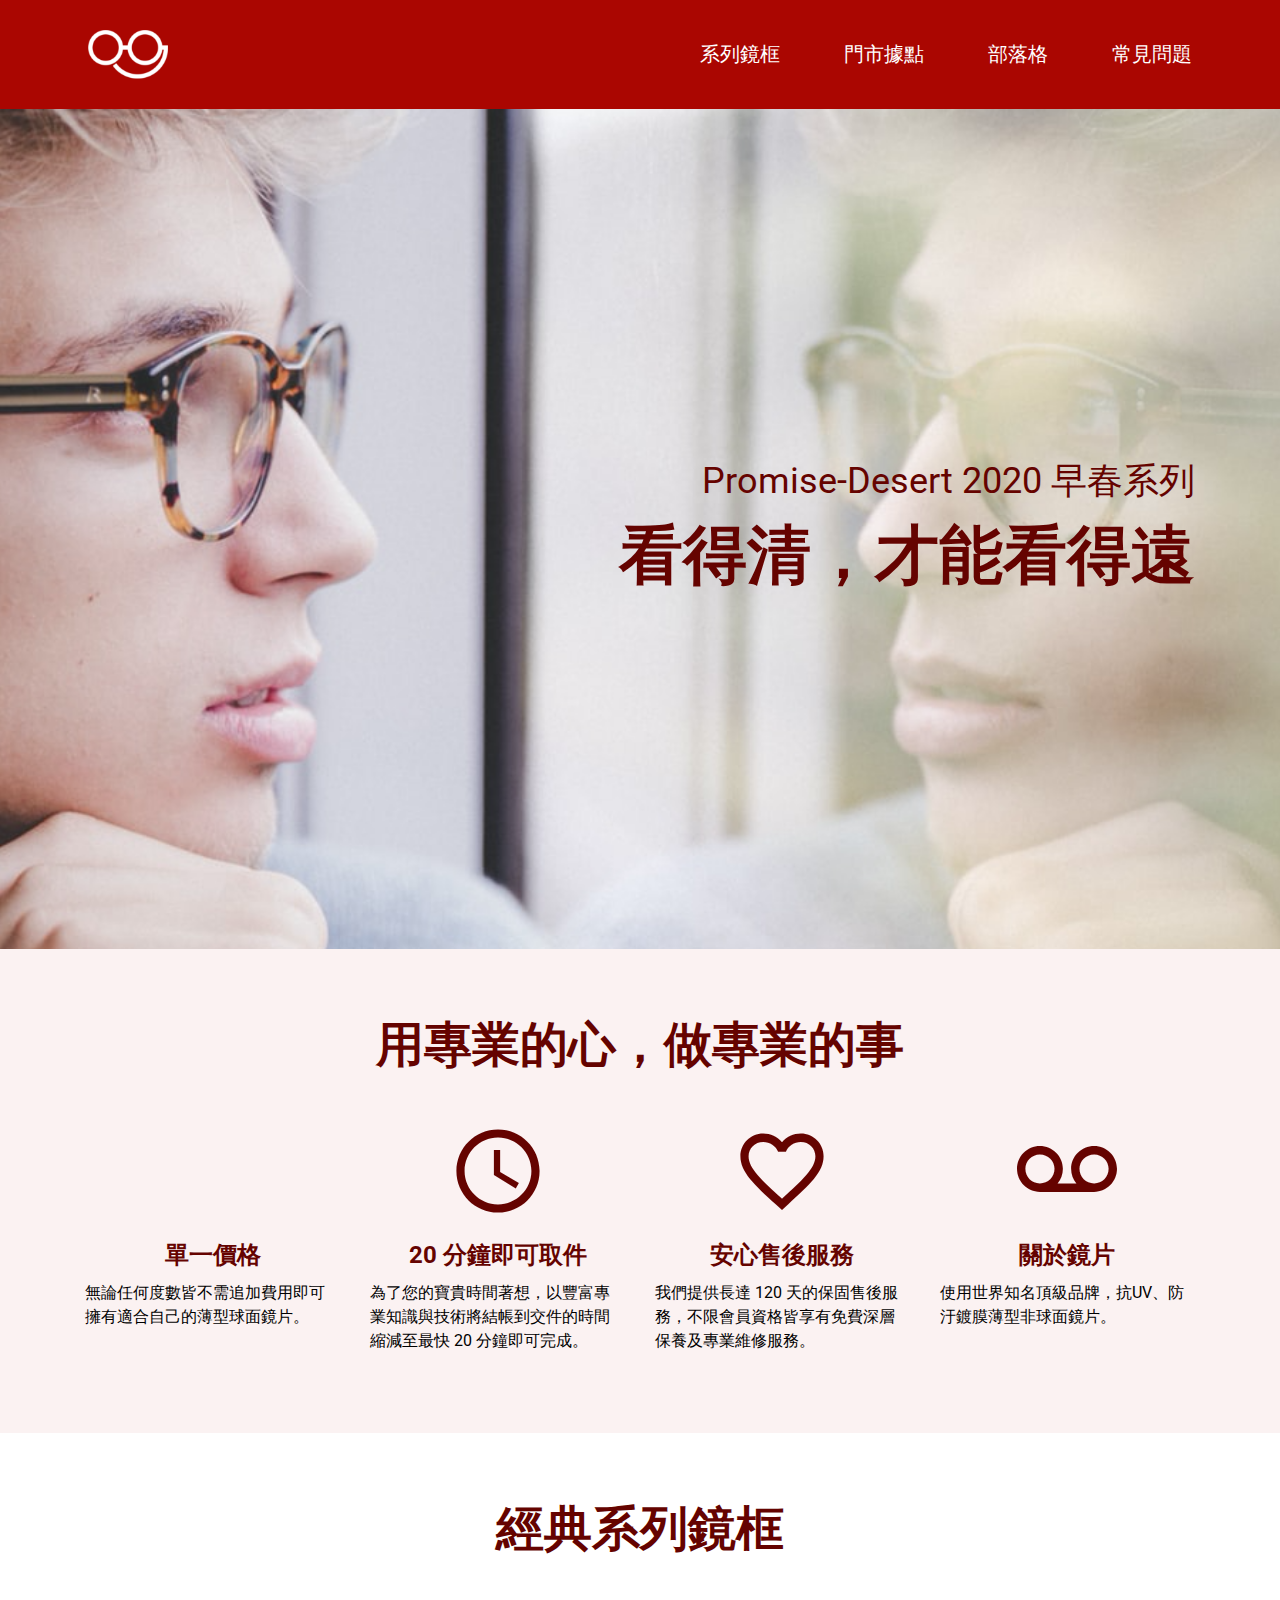
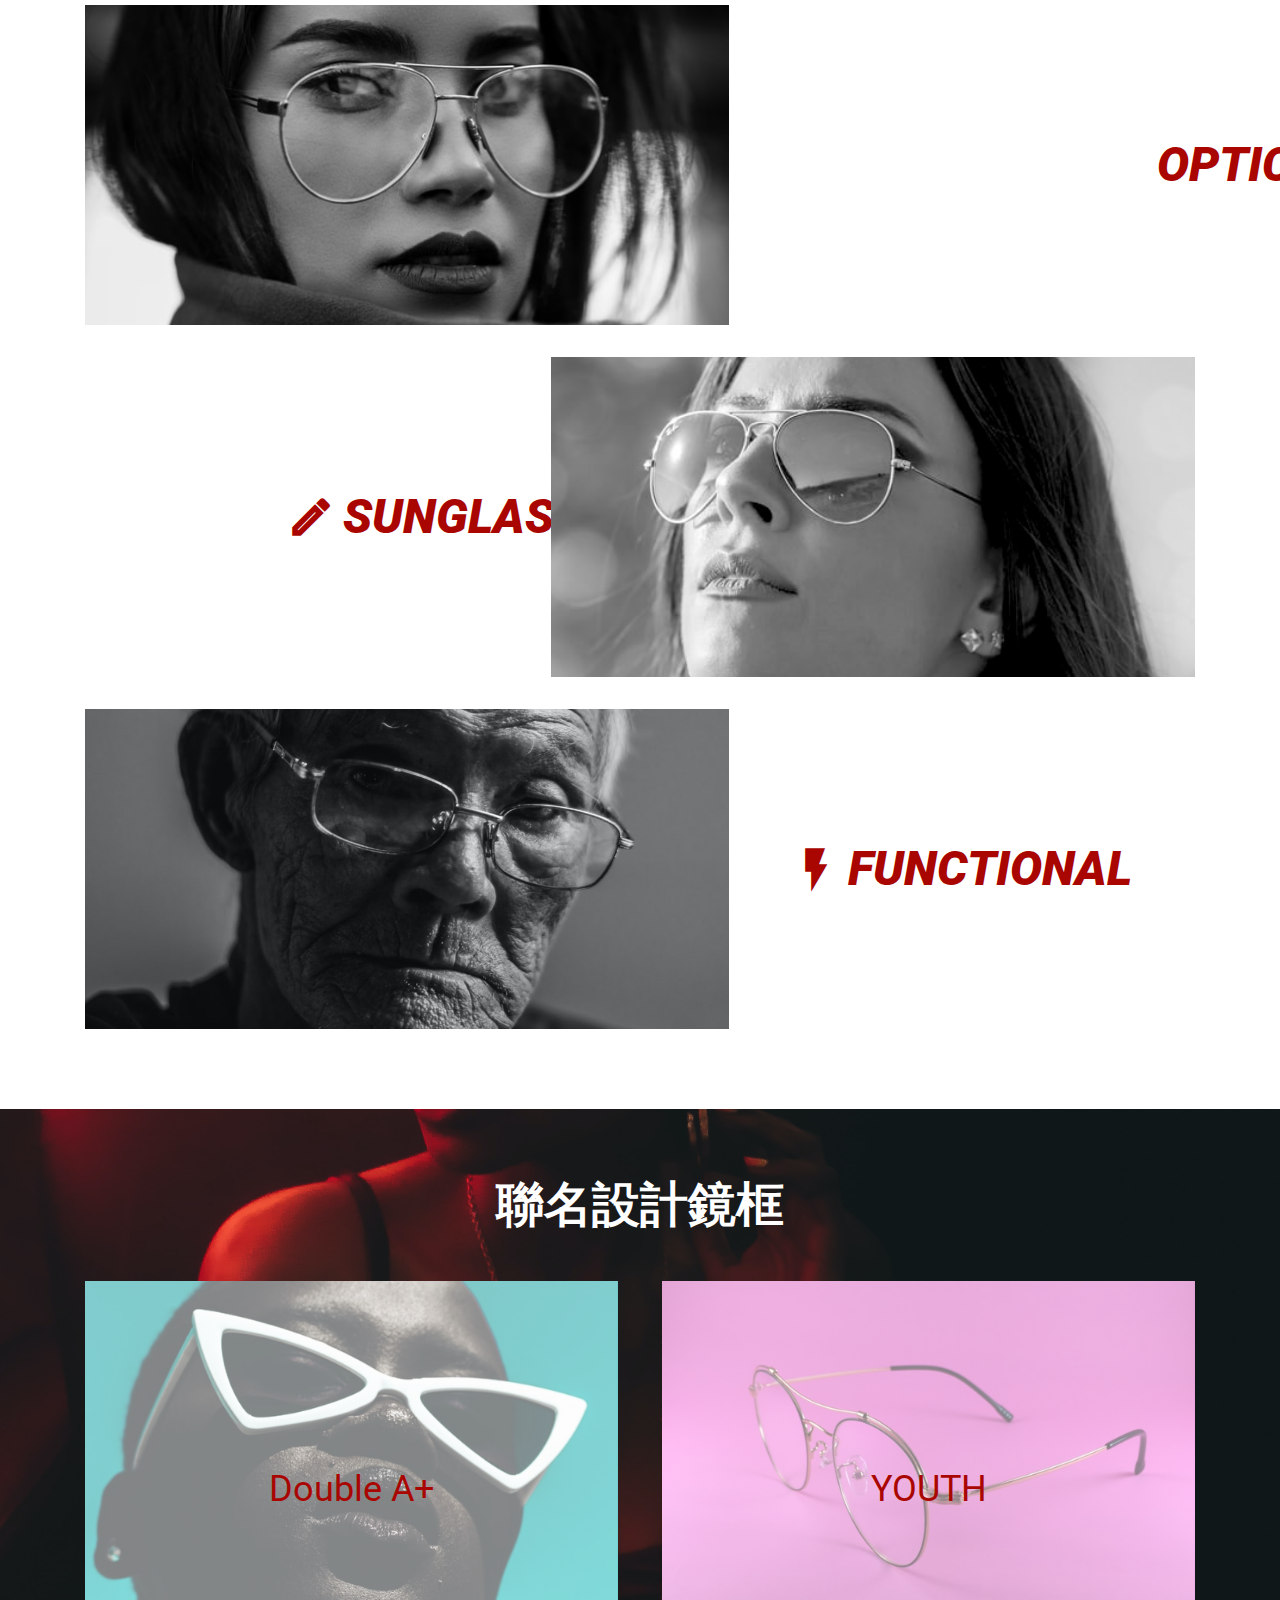
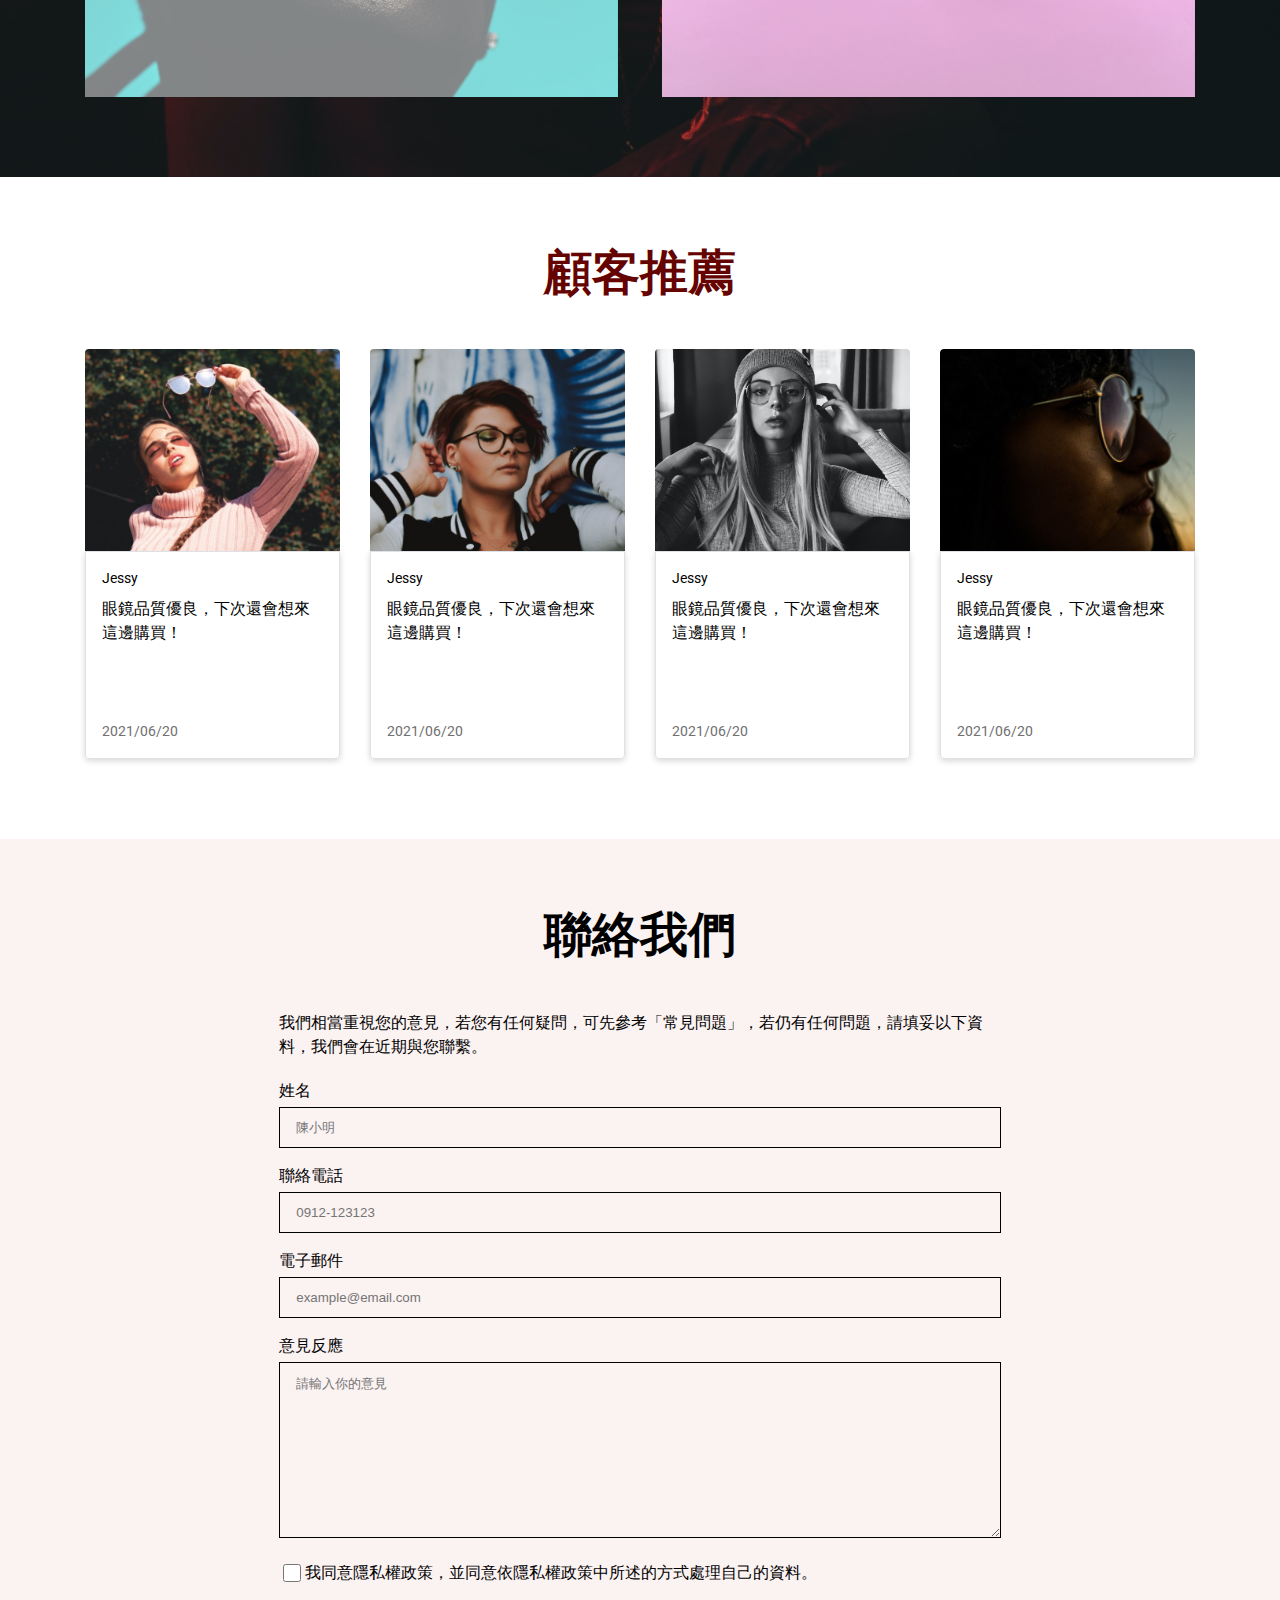
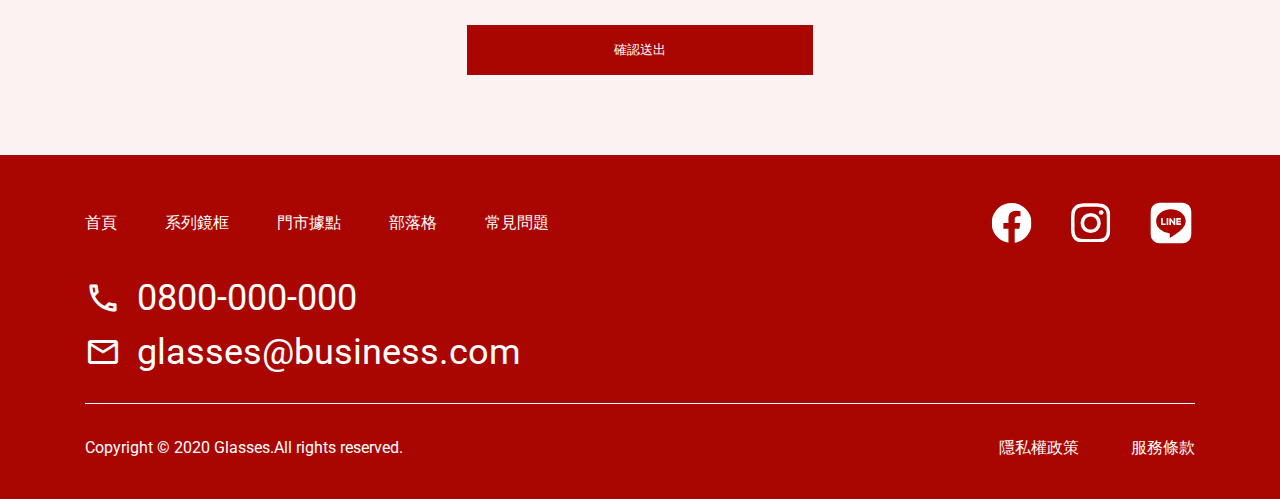
==== index.html @ 15dde813 "Update 2021-07-30T09:55:52.260Z" ====
<!DOCTYPE html>
<html lang="en">

<head>
  <meta charset="UTF-8">
  <meta name="viewport" content="width=device-width, initial-scale=1.0">
  <meta http-equiv="X-UA-Compatible" content="ie=edge">
  <title>首頁</title>
  <link href="https://fonts.googleapis.com/css?family=Material+Icons|Material+Icons+Outlined" rel="stylesheet" />
  <link rel="stylesheet" href="./assets/style/all.css">
</head>

<body>
  <header class="header bg-primary">
    <a class="header__logo" href="./index.html"><img class="img-fluid" src="./assets/images/logo.png" alt="logo"></a>
    <nav class="header__nav">
      <ul class="menu">
        <li class="menu__item border-sm"><a class="menu__link header__link-white" href="./product.html">系列鏡框</a></li>
        <li class="menu__item border-sm"><a class="menu__link header__link-white" href="./location.html">門市據點</a></li>
        <li class="menu__item border-sm"><a class="menu__link header__link-white" href="./blog.html">部落格</a></li>
        <li class="menu__item border-sm"><a class="menu__link header__link-white" href="./faq.html">常見問題</a></li>
      </ul>
    </nav>
  </header>
  <main>
    
<main>
  <section class="hero text-secondary bg_center-cover">
    <div class="hero__wrap container">
      <div>
        <h1 class="hero__title">
          <span class="hero__text">Promise-Desert 2020 早春系列</span
          >看得清，才能看得遠
        </h1>
      </div>
    </div>
  </section>
  <section class="service text-secondary">
    <div class="container">
      <h2 class="service__title">用專業的心，做專業的事</h2>
      <ul class="service__list">
        <li class="service__item">
          <div class="service__top">
            <span class="material-icons-outlined fz-100">paid</span>
          </div>
          <h3 class="service__subtitle">單一價格</h3>
          <p class="service__content text-black">
            無論任何度數皆不需追加費用即可擁有適合自己的薄型球面鏡片。
          </p>
        </li>
        <li class="service__item">
          <div class="service__top">
            <span class="material-icons-outlined fz-100">schedule</span>
          </div>
          <h3 class="service__subtitle">20 分鐘即可取件</h3>
          <p class="service__content text-black">
            為了您的寶貴時間著想，以豐富專業知識與技術將結帳到交件的時間縮減至最快
            20 分鐘即可完成。
          </p>
        </li>
        <li class="service__item">
          <div class="service__top">
            <span class="material-icons-outlined fz-100">favorite_border</span>
          </div>
          <h3 class="service__subtitle">安心售後服務</h3>
          <p class="service__content text-black">
            我們提供長達 120
            天的保固售後服務，不限會員資格皆享有免費深層保養及專業維修服務。
          </p>
        </li>
        <li class="service__item">
          <div class="service__top">
            <span class="material-icons-outlined fz-100">voicemail</span>
          </div>
          <h3 class="service__subtitle">關於鏡片</h3>
          <p class="service__content text-black">
            使用世界知名頂級品牌，抗UV、防汙鍍膜薄型非球面鏡片。
          </p>
        </li>
      </ul>
    </div>
  </section>
  <section class="series">
    <div class="container">
      <h2 class="series__title text-secondary">經典系列鏡框</h2>
      <ul class="series__list">
        <li class="series__item">
          <div
            class="series__image bg_center-cover"
            style="background-image: url('./assets/images/product-1.png');"
          ></div>
          <div class="series__content text-primary font_italic">
            <span class="material-icons-outlined"> auto_awesome </span>
            <p class="text-uppercase">
              optical
            </p>
          </div>
        </li>
        <li class="series__item series__even">
          <div
            class="series__image bg_center-cover"
            style="background-image: url('./assets/images/product-2.png');"
          ></div>
          <div class="series__content text-primary font_italic">
            <span class="material-icons-outlined"> light_mode </span>
            <p class="text-uppercase">
              sunglasses
            </p>
          </div>
        </li>
        <li class="series__item">
          <div
            class="series__image bg_center-cover"
            style="background-image: url('./assets/images/product-3.png');"
          ></div>
          <div class="series__content text-primary font_italic">
            <span class="material-icons-outlined"> flash_on </span>
            <p class="text-uppercase">
              functional
            </p>
          </div>
        </li>
      </ul>
    </div>
  </section>
  <section class="classic bg_center-cover">
    <div class="container">
      <h2 class="classic__title text-white">聯名設計鏡框</h2>
      <ul class="classic__list text-primary">
        <li class="classic__item bg_center-cover classic__img1">
          <h3 class="classic__content">Double A+</h3>
        </li>
        <li class="classic__item bg_center-cover classic__img2">
          <h3 class="classic__content">YOUTH</h3>
        </li>
      </ul>
    </div>
  </section>
  <section class="recommend">
    <div class="container">
      <h2 class="recommend__title text-secondary">顧客推薦</h2>
      <ul class="recommend__list">
        <li class="card">
          <img
            class="card__img"
            src="./assets/images/rec-1.png"
            alt="customer-img"
          />
          <div class="card__body">
            <h3 class="card__title">Jessy</h3>
            <p class="card__content">眼鏡品質優良，下次還會想來這邊購買！</p>
            <div class="card__footer">2021/06/20</div>
          </div>
        </li>
        <li class="card">
          <img
            class="card__img"
            src="./assets/images/rec-2.png"
            alt="customer-img"
          />
          <div class="card__body">
            <h3 class="card__title">Jessy</h3>
            <p class="card__content">眼鏡品質優良，下次還會想來這邊購買！</p>
            <div class="card__footer">2021/06/20</div>
          </div>
        </li>
        <li class="card">
          <img
            class="card__img"
            src="./assets/images/rec-3.png"
            alt="customer-img"
          />
          <div class="card__body">
            <h3 class="card__title">Jessy</h3>
            <p class="card__content">眼鏡品質優良，下次還會想來這邊購買！</p>
            <div class="card__footer">2021/06/20</div>
          </div>
        </li>
        <li class="card">
          <img
            class="card__img"
            src="./assets/images/rec-4.png"
            alt="customer-img"
          />
          <div class="card__body">
            <h3 class="card__title">Jessy</h3>
            <p class="card__content">眼鏡品質優良，下次還會想來這邊購買！</p>
            <div class="card__footer">2021/06/20</div>
          </div>
        </li>
      </ul>
    </div>
  </section>
  <section class="contactUs">
    <div class="container">
      <h2 class="contactUs__title">聯絡我們</h2>
      <div class="contactUs__body">
        <p class="contactUs__content">
          我們相當重視您的意見，若您有任何疑問，可先參考「常見問題」，若仍有任何問題，請填妥以下資料，我們會在近期與您聯繫。
        </p>
        <form class="userInfo" action="#">
          <div class="userInfo__item">
            <label class="d-block" for="">姓名</label>
            <input class="userInfo__input" type="text" placeholder="陳小明" />
          </div>
          <div class="userInfo__item">
            <label class="d-block" for="">聯絡電話</label>
            <input
              class="userInfo__input"
              type="text"
              placeholder="0912-123123"
            />
          </div>
          <div class="userInfo__item">
            <label class="d-block" for="">電子郵件</label>
            <input
              class="userInfo__input"
              type="text"
              placeholder="example@email.com"
            />
          </div>
          <div class="userInfo__item">
            <label class="d-block" for="">意見反應</label>
            <textarea
              class="userInfo__input"
              name=""
              id=""
              cols="30"
              rows="10"
              placeholder="請輸入你的意見"
            ></textarea>
          </div>
          <div class="userInfo__item userInfo__item-last">
            <input class="userInfo__checkbox" type="checkbox" id="vehicle1" name="vehicle1" value="Bike">
            <label for=""
              >我同意隱私權政策，並同意依隱私權政策中所述的方式處理自己的資料。</label
            >
          </div>
          <button type="button" class="userInfo__button">確認送出</button>
        </form>
      </div>
    </div>
  </section>
</main>

  </main>
  
  <footer class="footer">
    <div class="container">
      <div class="footer-wrap">
        <div>
          <ul class="footerMenu">
            <li class="footerMenu-item"><a class="footerMenu-link" href="">首頁</a></li>
            <li class="footerMenu-item"><a class="footerMenu-link" href="">系列鏡框</a></li>
            <li class="footerMenu-item"><a class="footerMenu-link" href="">門市據點</a></li>
            <li class="footerMenu-item"><a class="footerMenu-link" href="">部落格</a></li>
            <li class="footerMenu-item"><a class="footerMenu-link" href="">常見問題</a></li>
          </ul>
          <ul class="contact">
            <li><a href="#" class="contact-link"><span class="material-icons-outlined lg-36 md-24 sm-18">
              call
              </span>
              0800-000-000</a></li>
            <li><a href="#" class="contact-link"><span class="material-icons-outlined lg-36 md-24 sm-18">
              email
              </span>glasses@business.com</a></li>
          </ul>
        </div>
        <div>
          <ul class="social">
            <li class="social-item"><a class="social-link bg-fb" href="#"></a></li>
            <li class="social-item"><a class="social-link bg-ig" href="#"></a></li>
            <li class="social-item"><a class="social-link bg-line" href="#"></a></li>
          </ul>
        </div>
      </div>
      <div class="copyright">
        <p>Copyright © 2020 Glasses.All rights reserved.</p>
        <div class="term">
          <a href="#" class="term-link">隱私權政策</a>
          <a href="#" class="term-link">服務條款</a>
        </div>
      </div>
    </div>
  </footer>
  <script src="./assets/js/vendors.js"></script>
  <script src="./assets/js/all.js"></script>
</body>

</html>
---- assets/style/all.css ----
@import url("https://fonts.googleapis.com/css2?family=Roboto:ital,wght@0,400;0,500;0,700;0,900;1,400;1,500;1,700;1,900&display=swap");
@import url("https://fonts.googleapis.com/css2?family=Noto+Sans+TC:wght@400;500;700&display=swap");
/* http://meyerweb.com/eric/tools/css/reset/ 
   v2.0 | 20110126
   License: none (public domain)
*/
html, body, div, span, applet, object, iframe,
h1, h2, h3, h4, h5, h6, p, blockquote, pre,
a, abbr, acronym, address, big, cite, code,
del, dfn, em, img, ins, kbd, q, s, samp,
small, strike, strong, sub, sup, tt, var,
b, u, i, center,
dl, dt, dd, ol, ul, li,
fieldset, form, label, legend,
table, caption, tbody, tfoot, thead, tr, th, td,
article, aside, canvas, details, embed,
figure, figcaption, footer, header, hgroup,
menu, nav, output, ruby, section, summary,
time, mark, audio, video {
  margin: 0;
  padding: 0;
  border: 0;
  font-size: 100%;
  font: inherit;
  vertical-align: baseline; }

/* HTML5 display-role reset for older browsers */
article, aside, details, figcaption, figure,
footer, header, hgroup, menu, nav, section {
  display: block; }

body {
  line-height: 1; }

ol, ul {
  list-style: none; }

blockquote, q {
  quotes: none; }

blockquote:before, blockquote:after,
q:before, q:after {
  content: '';
  content: none; }

table {
  border-collapse: collapse;
  border-spacing: 0; }

*,
*::before,
*::after {
  -webkit-box-sizing: border-box;
          box-sizing: border-box; }

img {
  max-width: 100%;
  height: auto;
  display: block; }

a {
  text-decoration: none; }

body {
  font-family: "Roboto", "Noto Sans", sans-serif;
  line-height: 1.5; }

h1,
.h1 {
  font-size: 4rem; }

h2,
.h2 {
  font-size: 3rem; }

h3,
.h3 {
  font-size: 2.25rem; }

.header {
  display: -webkit-box;
  display: -ms-flexbox;
  display: flex;
  -webkit-box-pack: justify;
      -ms-flex-pack: justify;
          justify-content: space-between;
  -webkit-box-align: center;
      -ms-flex-align: center;
          align-items: center;
  padding: 30px 88px; }
  @media (max-width: 768px) {
    .header {
      padding: 30px 39px; } }
  @media (max-width: 375px) {
    .header {
      -webkit-box-orient: vertical;
      -webkit-box-direction: normal;
          -ms-flex-direction: column;
              flex-direction: column;
      padding: 0; } }
  .header__logo {
    display: block;
    width: 80px; }
    @media (max-width: 375px) {
      .header__logo {
        width: 48px;
        margin: 10px 0; } }
  @media (max-width: 375px) {
    .header__nav {
      width: 100%; } }
  .header .menu {
    display: -webkit-box;
    display: -ms-flexbox;
    display: flex;
    -ms-flex-wrap: wrap;
        flex-wrap: wrap; }
    @media (max-width: 375px) {
      .header .menu .menu__item {
        width: 50%;
        padding: 8px 0; } }
    .header .menu .menu__item + .menu__item {
      margin-left: 4rem; }
      @media (max-width: 768px) {
        .header .menu .menu__item + .menu__item {
          margin-left: 2.5rem; } }
      @media (max-width: 375px) {
        .header .menu .menu__item + .menu__item {
          margin-left: 0rem; } }
    .header .menu .menu__link {
      display: block; }
  .header .header__link-white {
    color: #fff;
    font-size: 1.25rem;
    line-height: 1.35; }
    @media (max-width: 768px) {
      .header .header__link-white {
        text-align: center; } }

.footer {
  background-color: #aa0601;
  padding-top: 44px;
  padding-bottom: 39px; }
  @media (max-width: 768px) {
    .footer {
      padding-top: 32px;
      padding-bottom: 21px; } }
  @media (max-width: 375px) {
    .footer {
      padding-top: 25px;
      padding-bottom: 24px; } }
  .footer .footer-wrap {
    display: -webkit-box;
    display: -ms-flexbox;
    display: flex;
    -webkit-box-pack: justify;
        -ms-flex-pack: justify;
            justify-content: space-between;
    margin-bottom: 1.5rem; }
    @media (max-width: 768px) {
      .footer .footer-wrap {
        margin-bottom: 1.25rem; } }
  .footer, .footer a {
    color: #fff; }
  .footer .footerMenu {
    display: -webkit-box;
    display: -ms-flexbox;
    display: flex;
    margin-bottom: 24px;
    padding: 12px 0; }
    @media (max-width: 768px) {
      .footer .footerMenu {
        padding: 0;
        margin-top: 6px;
        margin-bottom: 18px; } }
    @media (max-width: 375px) {
      .footer .footerMenu {
        display: none; } }
    .footer .footerMenu .footerMenu-item + .footerMenu-item {
      margin-left: 3rem; }
    .footer .footerMenu .footerMenu-link {
      font-size: 16px; }
  .footer .contact .contact-link {
    display: -webkit-box;
    display: -ms-flexbox;
    display: flex;
    -webkit-box-align: center;
        -ms-flex-align: center;
            align-items: center;
    font-size: 2.25rem; }
    @media (max-width: 768px) {
      .footer .contact .contact-link {
        font-size: 1.25rem; } }
    @media (max-width: 375px) {
      .footer .contact .contact-link {
        font-size: 1rem; } }
    .footer .contact .contact-link span {
      margin-right: 1rem; }
      @media (max-width: 768px) {
        .footer .contact .contact-link span {
          margin-right: 5px; } }
    @media (max-width: 768px) {
      .footer .contact .contact-link li + li {
        margin-top: 12px; } }
  .footer .social {
    display: -webkit-box;
    display: -ms-flexbox;
    display: flex; }
    .footer .social .social-link {
      display: block;
      width: 48px;
      height: 48px; }
      @media (max-width: 768px) {
        .footer .social .social-link {
          width: 24px;
          height: 24px; } }
    .footer .social .social-item + .social-item {
      margin-left: 2rem; }
      @media (max-width: 768px) {
        .footer .social .social-item + .social-item {
          margin-left: 1.5rem; } }
  .footer .copyright {
    padding-top: 2rem;
    border-top: 1px solid #fff;
    display: -webkit-box;
    display: -ms-flexbox;
    display: flex;
    -webkit-box-pack: justify;
        -ms-flex-pack: justify;
            justify-content: space-between; }
    @media (max-width: 768px) {
      .footer .copyright {
        padding-top: 1.5rem; } }
    @media (max-width: 375px) {
      .footer .copyright {
        padding-top: 1rem;
        -webkit-box-orient: vertical;
        -webkit-box-direction: normal;
            -ms-flex-direction: column;
                flex-direction: column; } }
    @media (max-width: 768px) {
      .footer .copyright .term {
        margin-top: 12px; } }
    @media (max-width: 375px) {
      .footer .copyright .term {
        margin-top: 0.5rem;
        display: -webkit-box;
        display: -ms-flexbox;
        display: flex;
        -webkit-box-orient: vertical;
        -webkit-box-direction: normal;
            -ms-flex-direction: column;
                flex-direction: column; } }
    .footer .copyright .term .term-link + .term-link {
      margin-left: 3rem; }
      @media (max-width: 768px) {
        .footer .copyright .term .term-link + .term-link {
          margin-left: 1.5rem; } }
      @media (max-width: 375px) {
        .footer .copyright .term .term-link + .term-link {
          margin-left: 0;
          margin-top: 0.5rem; } }

main {
  min-height: calc(100vh - 109px - 344px); }
  @media (max-width: 768px) {
    main {
      min-height: calc(100vh - 109px - 190px); } }
  @media (max-width: 375px) {
    main {
      min-height: calc(100vh - 146px - 233px); } }

.bg-primary {
  background-color: #aa0601; }

.text-white {
  color: #fff !important; }

.text-primary {
  color: #aa0601 !important; }

.text-secondary {
  color: #650300 !important; }

.text-black {
  color: #000 !important; }

.fz-100 {
  font-size: 100px; }

.font_italic {
  font-style: italic !important; }

.text-uppercase {
  text-transform: uppercase !important; }

.bg_center-cover {
  background-position: center center;
  background-size: cover;
  background-repeat: no-repeat; }

.container {
  max-width: 1140px;
  margin: 0 auto;
  padding: 0 15px; }
  @media (max-width: 768px) {
    .container {
      max-width: 720px; } }
  @media (max-width: 375px) {
    .container {
      max-width: 375px; } }

.img-fluid {
  max-width: 100%;
  height: auto; }

@media (max-width: 375px) {
  .border-sm {
    border: 1px solid #fff; } }

.d-block {
  display: block; }

.material-icons.sm-18,
.material-icons-outlined.sm-18 {
  font-size: 18px; }

.material-icons.sm-24,
.material-icons-outlined.sm-24 {
  font-size: 24px; }

.material-icons.sm-36,
.material-icons-outlined.sm-36 {
  font-size: 36px; }

.material-icons.sm-40,
.material-icons-outlined.sm-40 {
  font-size: 40px; }

.material-icons.sm-48,
.material-icons-outlined.sm-48 {
  font-size: 48px; }

.material-icons.md-18,
.material-icons-outlined.md-18 {
  font-size: 18px; }

.material-icons.md-24,
.material-icons-outlined.md-24 {
  font-size: 24px; }

.material-icons.md-36,
.material-icons-outlined.md-36 {
  font-size: 36px; }

.material-icons.md-40,
.material-icons-outlined.md-40 {
  font-size: 40px; }

.material-icons.md-48,
.material-icons-outlined.md-48 {
  font-size: 48px; }

.material-icons.lg-18,
.material-icons-outlined.lg-18 {
  font-size: 18px; }

.material-icons.lg-24,
.material-icons-outlined.lg-24 {
  font-size: 24px; }

.material-icons.lg-36,
.material-icons-outlined.lg-36 {
  font-size: 36px; }

.material-icons.lg-40,
.material-icons-outlined.lg-40 {
  font-size: 40px; }

.material-icons.lg-48,
.material-icons-outlined.lg-48 {
  font-size: 48px; }

.bg-fb {
  background-image: url("../images/icon-fb.svg");
  background-repeat: no-repeat;
  background-position: center center;
  background-size: cover; }

.bg-ig {
  background-image: url("../images/icon-ig.svg");
  background-repeat: no-repeat;
  background-position: center center;
  background-size: cover; }

.bg-line {
  background-image: url("../images/icon-line.svg");
  background-repeat: no-repeat;
  background-position: center center;
  background-size: cover; }

.m-0 {
  margin: 0; }

.my-0 {
  margin-top: 0;
  margin-bottom: 0; }

.mx-0 {
  margin-left: 0;
  margin-right: 0; }

.mt-0 {
  margin-top: 0; }

.mb-0 {
  margin-bottom: 0; }

.ms-0 {
  margin-left: 0; }

.me-0 {
  margin-right: 0; }

.m-1 {
  margin: 4px; }

.my-1 {
  margin-top: 4px;
  margin-bottom: 4px; }

.mx-1 {
  margin-left: 4px;
  margin-right: 4px; }

.mt-1 {
  margin-top: 4px; }

.mb-1 {
  margin-bottom: 4px; }

.ms-1 {
  margin-left: 4px; }

.me-1 {
  margin-right: 4px; }

.m-2 {
  margin: 8px; }

.my-2 {
  margin-top: 8px;
  margin-bottom: 8px; }

.mx-2 {
  margin-left: 8px;
  margin-right: 8px; }

.mt-2 {
  margin-top: 8px; }

.mb-2 {
  margin-bottom: 8px; }

.ms-2 {
  margin-left: 8px; }

.me-2 {
  margin-right: 8px; }

.m-3 {
  margin: 16px; }

.my-3 {
  margin-top: 16px;
  margin-bottom: 16px; }

.mx-3 {
  margin-left: 16px;
  margin-right: 16px; }

.mt-3 {
  margin-top: 16px; }

.mb-3 {
  margin-bottom: 16px; }

.ms-3 {
  margin-left: 16px; }

.me-3 {
  margin-right: 16px; }

.m-4 {
  margin: 24px; }

.my-4 {
  margin-top: 24px;
  margin-bottom: 24px; }

.mx-4 {
  margin-left: 24px;
  margin-right: 24px; }

.mt-4 {
  margin-top: 24px; }

.mb-4 {
  margin-bottom: 24px; }

.ms-4 {
  margin-left: 24px; }

.me-4 {
  margin-right: 24px; }

.m-5 {
  margin: 32px; }

.my-5 {
  margin-top: 32px;
  margin-bottom: 32px; }

.mx-5 {
  margin-left: 32px;
  margin-right: 32px; }

.mt-5 {
  margin-top: 32px; }

.mb-5 {
  margin-bottom: 32px; }

.ms-5 {
  margin-left: 32px; }

.me-5 {
  margin-right: 32px; }

.m-6 {
  margin: 40px; }

.my-6 {
  margin-top: 40px;
  margin-bottom: 40px; }

.mx-6 {
  margin-left: 40px;
  margin-right: 40px; }

.mt-6 {
  margin-top: 40px; }

.mb-6 {
  margin-bottom: 40px; }

.ms-6 {
  margin-left: 40px; }

.me-6 {
  margin-right: 40px; }

.m-7 {
  margin: 48px; }

.my-7 {
  margin-top: 48px;
  margin-bottom: 48px; }

.mx-7 {
  margin-left: 48px;
  margin-right: 48px; }

.mt-7 {
  margin-top: 48px; }

.mb-7 {
  margin-bottom: 48px; }

.ms-7 {
  margin-left: 48px; }

.me-7 {
  margin-right: 48px; }

.m-8 {
  margin: 56px; }

.my-8 {
  margin-top: 56px;
  margin-bottom: 56px; }

.mx-8 {
  margin-left: 56px;
  margin-right: 56px; }

.mt-8 {
  margin-top: 56px; }

.mb-8 {
  margin-bottom: 56px; }

.ms-8 {
  margin-left: 56px; }

.me-8 {
  margin-right: 56px; }

.m-9 {
  margin: 64px; }

.my-9 {
  margin-top: 64px;
  margin-bottom: 64px; }

.mx-9 {
  margin-left: 64px;
  margin-right: 64px; }

.mt-9 {
  margin-top: 64px; }

.mb-9 {
  margin-bottom: 64px; }

.ms-9 {
  margin-left: 64px; }

.me-9 {
  margin-right: 64px; }

.hero {
  width: 100%;
  height: 840px;
  background-image: url("../images/banner.png"); }
  @media (max-width: 375px) {
    .hero {
      height: 394px; } }
  .hero__wrap {
    height: 100%;
    width: 100%;
    display: -webkit-box;
    display: -ms-flexbox;
    display: flex;
    -webkit-box-pack: end;
        -ms-flex-pack: end;
            justify-content: flex-end;
    -webkit-box-align: center;
        -ms-flex-align: center;
            align-items: center; }
  .hero__title {
    font-size: 4rem;
    font-weight: bold;
    text-align: right; }
    @media (max-width: 768px) {
      .hero__title {
        font-size: 3rem; } }
    @media (max-width: 375px) {
      .hero__title {
        font-size: 2rem; } }
  .hero__text {
    display: block;
    font-size: 2.25rem;
    font-weight: normal; }
    @media (max-width: 768px) {
      .hero__text {
        font-size: 1.25rem; } }
    @media (max-width: 375px) {
      .hero__text {
        font-size: 1rem; } }

.service {
  padding-top: 60px;
  padding-bottom: 48px;
  background-color: #fbf2f2; }
  @media (max-width: 768px) {
    .service {
      padding-top: 40px;
      padding-bottom: 24px; } }
  @media (max-width: 375px) {
    .service {
      padding-top: 32px;
      padding-bottom: 2px; } }
  .service__title {
    text-align: center;
    font-weight: bold;
    margin-bottom: 40px; }
    @media (max-width: 768px) {
      .service__title {
        margin-bottom: 32px;
        font-size: 2rem; } }
    @media (max-width: 375px) {
      .service__title {
        margin-bottom: 20px;
        font-size: 1.5rem; } }
  .service__list {
    display: -webkit-box;
    display: -ms-flexbox;
    display: flex;
    -webkit-box-pack: justify;
        -ms-flex-pack: justify;
            justify-content: space-between;
    -ms-flex-wrap: wrap;
        flex-wrap: wrap; }
    @media (max-width: 768px) {
      .service__list {
        -ms-flex-pack: distribute;
            justify-content: space-around; } }
  .service__item {
    width: 23%;
    display: -webkit-box;
    display: -ms-flexbox;
    display: flex;
    -webkit-box-orient: vertical;
    -webkit-box-direction: normal;
        -ms-flex-direction: column;
            flex-direction: column;
    -webkit-box-align: center;
        -ms-flex-align: center;
            align-items: center;
    margin-bottom: 32px; }
    @media (max-width: 768px) {
      .service__item {
        width: 48%; } }
    @media (max-width: 375px) {
      .service__item {
        width: 100%; } }
  .service__top {
    display: -webkit-box;
    display: -ms-flexbox;
    display: flex;
    -webkit-box-pack: center;
        -ms-flex-pack: center;
            justify-content: center;
    margin-bottom: 1rem; }
  .service__subtitle {
    font-size: 24px;
    font-weight: bold;
    text-align: center;
    margin-bottom: 0.5rem; }
  .service__content {
    max-width: 255px; }

.series {
  padding-top: 60px;
  padding-bottom: 48px; }
  @media (max-width: 768px) {
    .series {
      padding-top: 40px; } }
  @media (max-width: 375px) {
    .series {
      padding-top: 32px;
      padding-bottom: 32px; } }
  .series__title {
    font-weight: bold;
    margin-bottom: 40px;
    text-align: center; }
    @media (max-width: 768px) {
      .series__title {
        margin-bottom: 32px;
        font-size: 2rem; } }
    @media (max-width: 375px) {
      .series__title {
        font-size: 1.25rem; } }
  .series__item {
    position: relative;
    display: -webkit-box;
    display: -ms-flexbox;
    display: flex;
    margin-bottom: 2rem; }
    @media (max-width: 768px) {
      .series__item {
        margin-bottom: 0.5rem; } }
    @media (max-width: 375px) {
      .series__item {
        padding: 49px 0; } }
  .series__even {
    -webkit-box-orient: horizontal;
    -webkit-box-direction: reverse;
        -ms-flex-direction: row-reverse;
            flex-direction: row-reverse; }
    @media (max-width: 768px) {
      .series__even {
        -webkit-box-orient: horizontal;
        -webkit-box-direction: normal;
            -ms-flex-direction: row;
                flex-direction: row; } }
  .series__image {
    width: 58%;
    min-height: 320px; }
    @media (max-width: 768px) {
      .series__image {
        min-height: 168px; } }
    @media (max-width: 375px) {
      .series__image {
        position: absolute;
        width: 100%;
        min-height: auto;
        top: 0;
        left: 0;
        right: 0;
        bottom: 0;
        z-index: -1; } }
  .series__content {
    width: 42%;
    padding: 30px;
    display: -webkit-box;
    display: -ms-flexbox;
    display: flex;
    -webkit-box-pack: center;
        -ms-flex-pack: center;
            justify-content: center;
    -webkit-box-align: center;
        -ms-flex-align: center;
            align-items: center; }
    @media (max-width: 375px) {
      .series__content {
        width: 100%;
        padding: 0px; } }
    .series__content,
    .series__content .material-icons-outlined {
      font-size: 3rem;
      font-weight: 900; }
      @media (max-width: 768px) {
        .series__content,
        .series__content .material-icons-outlined {
          font-size: 1.75rem; } }
    .series__content .material-icons-outlined {
      margin-right: 0.5rem; }

.classic {
  padding-top: 60px;
  padding-bottom: 80px;
  background-image: url("../images/bg.png"); }
  @media (max-width: 768px) {
    .classic {
      padding-top: 40px;
      padding-bottom: 56px; } }
  @media (max-width: 375px) {
    .classic {
      padding-top: 32px;
      padding-bottom: 24px; } }
  .classic__title {
    font-size: 3rem;
    text-align: center;
    margin-bottom: 40px;
    font-weight: bold; }
    @media (max-width: 768px) {
      .classic__title {
        font-size: 2rem;
        margin-bottom: 32px; } }
    @media (max-width: 375px) {
      .classic__title {
        font-size: 1.25rem;
        margin-bottom: 20px; } }
  .classic__list {
    display: -webkit-box;
    display: -ms-flexbox;
    display: flex;
    -webkit-box-pack: justify;
        -ms-flex-pack: justify;
            justify-content: space-between;
    -ms-flex-wrap: wrap;
        flex-wrap: wrap; }
  .classic__item {
    position: relative;
    width: 48%;
    padding: 181px 0;
    display: -webkit-box;
    display: -ms-flexbox;
    display: flex;
    -webkit-box-pack: center;
        -ms-flex-pack: center;
            justify-content: center;
    -webkit-box-align: center;
        -ms-flex-align: center;
            align-items: center; }
    @media (max-width: 375px) {
      .classic__item {
        width: 100%;
        margin-bottom: 1rem; } }
  .classic__img1 {
    background-image: -webkit-gradient(linear, left top, left bottom, from(rgba(255, 255, 255, 0.5)), to(rgba(255, 255, 255, 0.5))), url("../images/product-8.png");
    background-image: -o-linear-gradient(rgba(255, 255, 255, 0.5), rgba(255, 255, 255, 0.5)), url("../images/product-8.png");
    background-image: linear-gradient(rgba(255, 255, 255, 0.5), rgba(255, 255, 255, 0.5)), url("../images/product-8.png"); }
  .classic__img2 {
    background-image: -webkit-gradient(linear, left top, left bottom, from(rgba(255, 255, 255, 0.5)), to(rgba(255, 255, 255, 0.5))), url("../images/product-9.png");
    background-image: -o-linear-gradient(rgba(255, 255, 255, 0.5), rgba(255, 255, 255, 0.5)), url("../images/product-9.png");
    background-image: linear-gradient(rgba(255, 255, 255, 0.5), rgba(255, 255, 255, 0.5)), url("../images/product-9.png"); }

.recommend {
  padding-top: 60px;
  padding-bottom: 80px; }
  @media (max-width: 768px) {
    .recommend {
      padding-top: 40px;
      padding-bottom: 0px; } }
  @media (max-width: 375px) {
    .recommend {
      padding-top: 32px;
      padding-bottom: 24px; } }
  .recommend__title {
    font-size: 3rem;
    text-align: center;
    margin-bottom: 40px;
    font-weight: bold; }
    @media (max-width: 768px) {
      .recommend__title {
        font-size: 2rem;
        margin-bottom: 32px; } }
    @media (max-width: 375px) {
      .recommend__title {
        font-size: 1.25rem;
        margin-bottom: 20px; } }
  .recommend__list {
    display: -webkit-box;
    display: -ms-flexbox;
    display: flex;
    -webkit-box-pack: justify;
        -ms-flex-pack: justify;
            justify-content: space-between;
    -ms-flex-wrap: wrap;
        flex-wrap: wrap;
    margin: 0 auto; }
    @media (max-width: 768px) {
      .recommend__list {
        margin-bottom: 1.5rem; } }
    @media (max-width: 375px) {
      .recommend__list {
        -ms-flex-wrap: nowrap;
            flex-wrap: nowrap;
        -webkit-box-orient: vertical;
        -webkit-box-direction: normal;
            -ms-flex-direction: column;
                flex-direction: column; } }

.card {
  display: block;
  max-width: 23%;
  border-radius: 4px; }
  @media (max-width: 768px) {
    .card {
      max-width: 48%;
      margin-bottom: 2rem; } }
  @media (max-width: 375px) {
    .card {
      max-width: 100%;
      margin-bottom: 1rem; } }
  .card__title {
    font-size: 14px;
    margin-bottom: 0.5rem; }
  .card__img {
    border-radius: 4px 4px 0px 0px;
    width: 100%; }
  .card__body {
    padding: 1rem;
    font-size: 14px;
    border-radius: 0px 0px 4px 4px;
    border: 1px solid #dee2e6;
    -webkit-box-shadow: 0px 2px 6px #00000029;
            box-shadow: 0px 2px 6px #00000029; }
  .card__content {
    min-height: 108px;
    font-size: 16px; }
  .card__footer {
    margin-top: 1rem;
    color: #707070; }

.contactUs {
  background-color: #fbf2f2;
  padding-top: 60px;
  padding-bottom: 48px; }
  @media (max-width: 768px) {
    .contactUs {
      padding-top: 40px; } }
  @media (max-width: 375px) {
    .contactUs {
      padding-top: 30px;
      padding-bottom: 32px; } }
  .contactUs__title {
    text-align: center;
    margin-bottom: 1.5rem;
    font-weight: bold;
    margin-bottom: 40px;
    text-align: center; }
    @media (max-width: 768px) {
      .contactUs__title {
        font-size: 2rem;
        margin-bottom: 24px; } }
    @media (max-width: 375px) {
      .contactUs__title {
        font-size: 1.25rem;
        margin-bottom: 20px; } }
  .contactUs__body {
    width: 65%;
    margin: 0 auto; }
    @media (max-width: 768px) {
      .contactUs__body {
        width: 58%; } }
    @media (max-width: 375px) {
      .contactUs__body {
        width: 100%; } }
  .contactUs__content {
    margin-bottom: 1.25rem; }
    @media (max-width: 768px) {
      .contactUs__content {
        margin-bottom: 1rem; } }
    @media (max-width: 375px) {
      .contactUs__content {
        margin-bottom: 0.5rem; } }
  .contactUs .userInfo__item {
    margin-bottom: 1rem; }
    @media (max-width: 768px) {
      .contactUs .userInfo__item {
        margin-bottom: 0.5rem; } }
  .contactUs .userInfo__item-last {
    margin-bottom: 2.5rem;
    display: -webkit-box;
    display: -ms-flexbox;
    display: flex;
    -webkit-box-align: center;
        -ms-flex-align: center;
            align-items: center; }
    @media (max-width: 768px) {
      .contactUs .userInfo__item-last {
        margin-bottom: 1.25rem; } }
  .contactUs .userInfo__input {
    padding: 12px 16px;
    width: 100%;
    background-color: transparent;
    border: 1px solid #000;
    margin-top: 4px; }
    .contactUs .userInfo__input ::-webkit-input-placeholder {
      color: rgba(0, 0, 0, 0.2); }
    .contactUs .userInfo__input ::-moz-placeholder {
      color: rgba(0, 0, 0, 0.2); }
    .contactUs .userInfo__input :-ms-input-placeholder {
      color: rgba(0, 0, 0, 0.2); }
    .contactUs .userInfo__input ::-ms-input-placeholder {
      color: rgba(0, 0, 0, 0.2); }
    .contactUs .userInfo__input ::placeholder {
      color: rgba(0, 0, 0, 0.2); }
    .contactUs .userInfo__input:focus {
      background-color: #fff; }
  .contactUs .userInfo__checkbox {
    background-color: transparent;
    color: transparent;
    border: 1px solid #000;
    width: 18px;
    height: 18px;
    margin-right: 4px; }
  .contactUs .userInfo__button {
    display: block;
    width: 48%;
    margin: 0 auto;
    color: #fff;
    background-color: #aa0601;
    padding: 1rem;
    border-width: 0;
    margin-bottom: 2rem; }
    @media (max-width: 768px) {
      .contactUs .userInfo__button {
        padding: 10px;
        margin-bottom: 8px; } }

/*# sourceMappingURL=all.css.map */
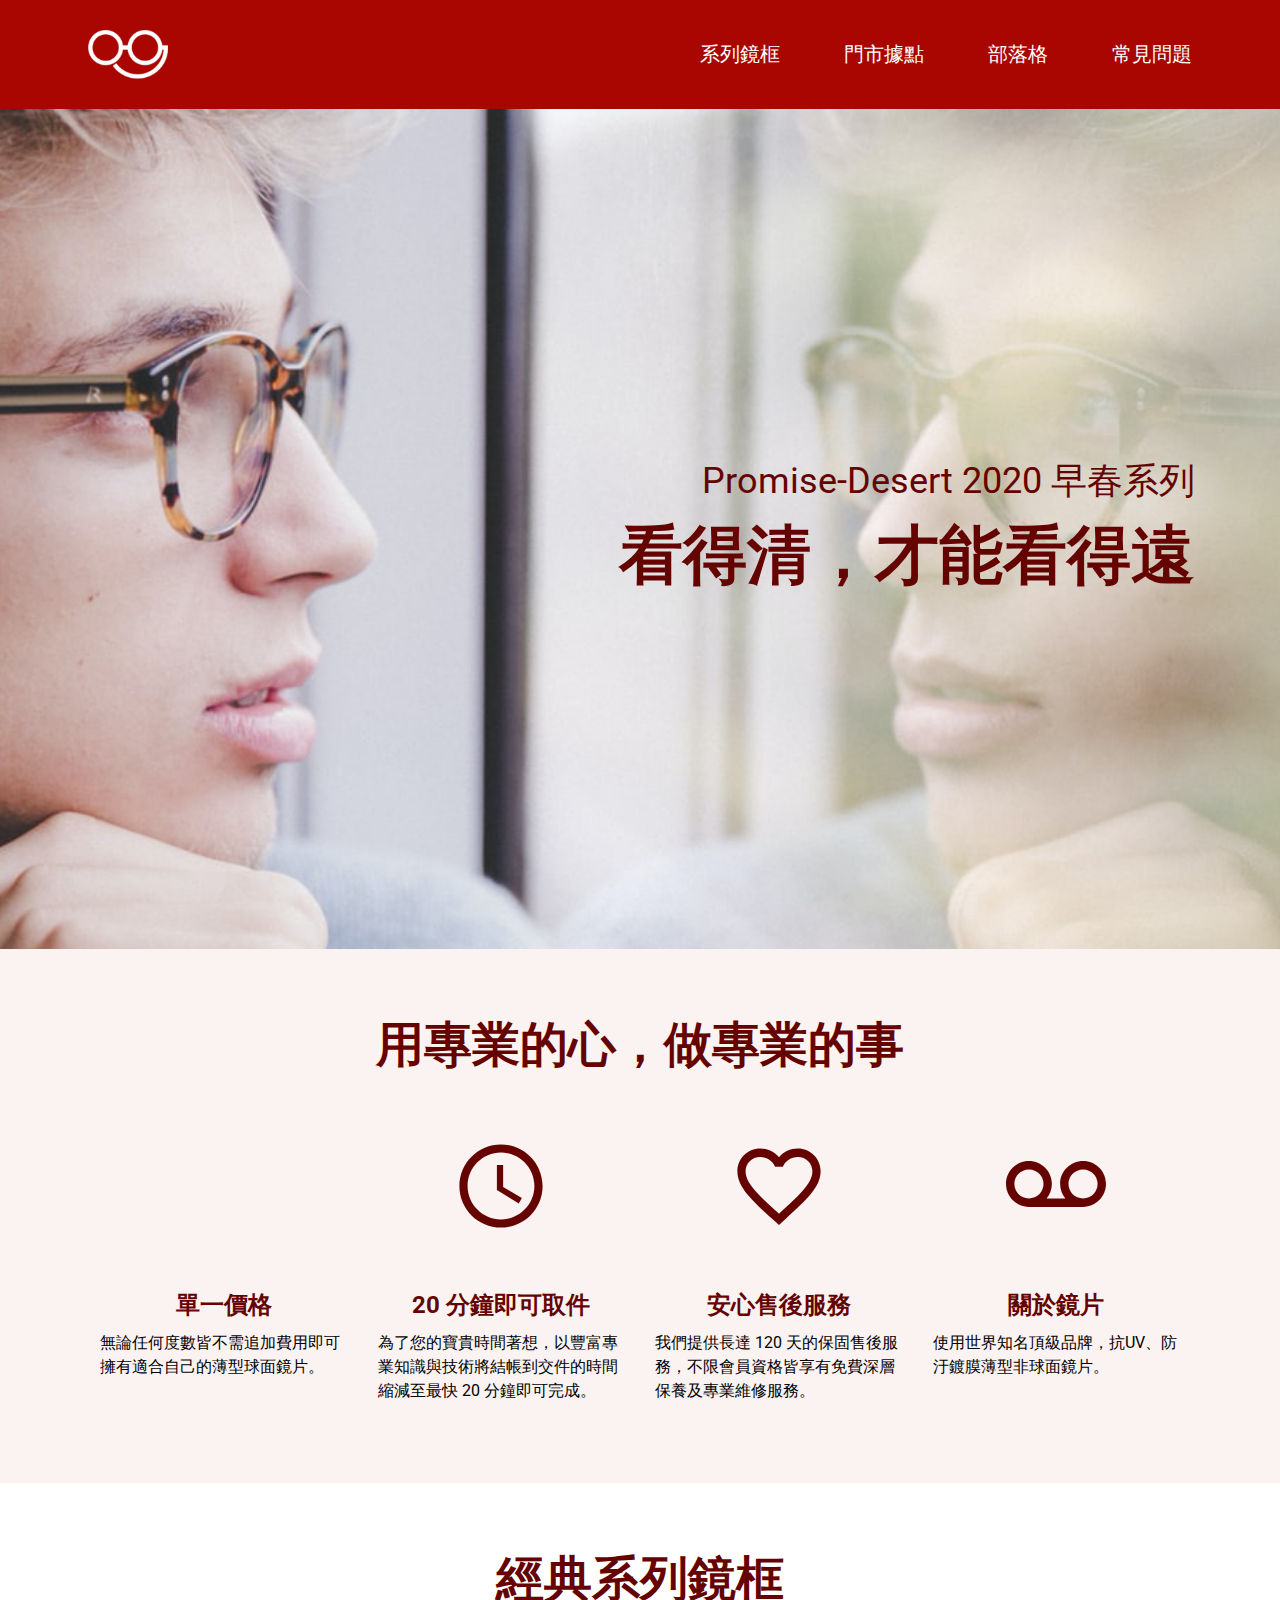
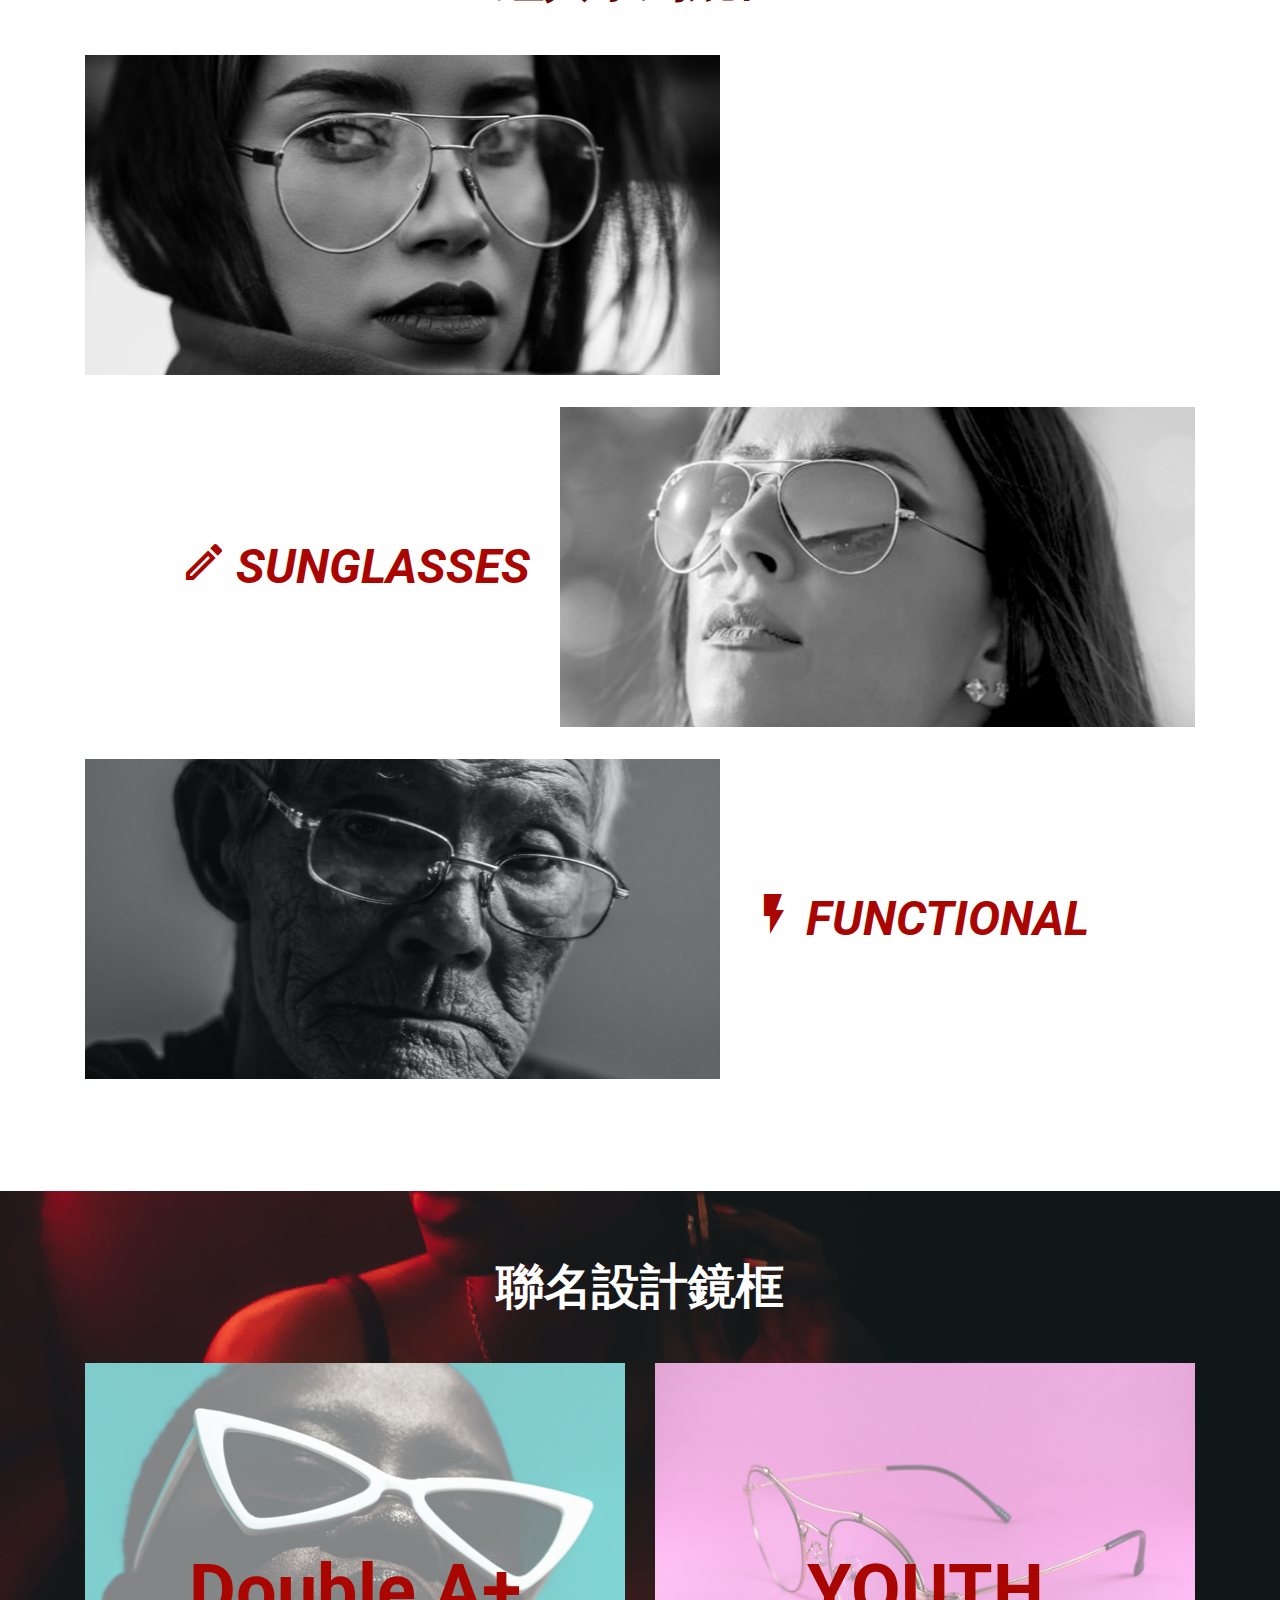
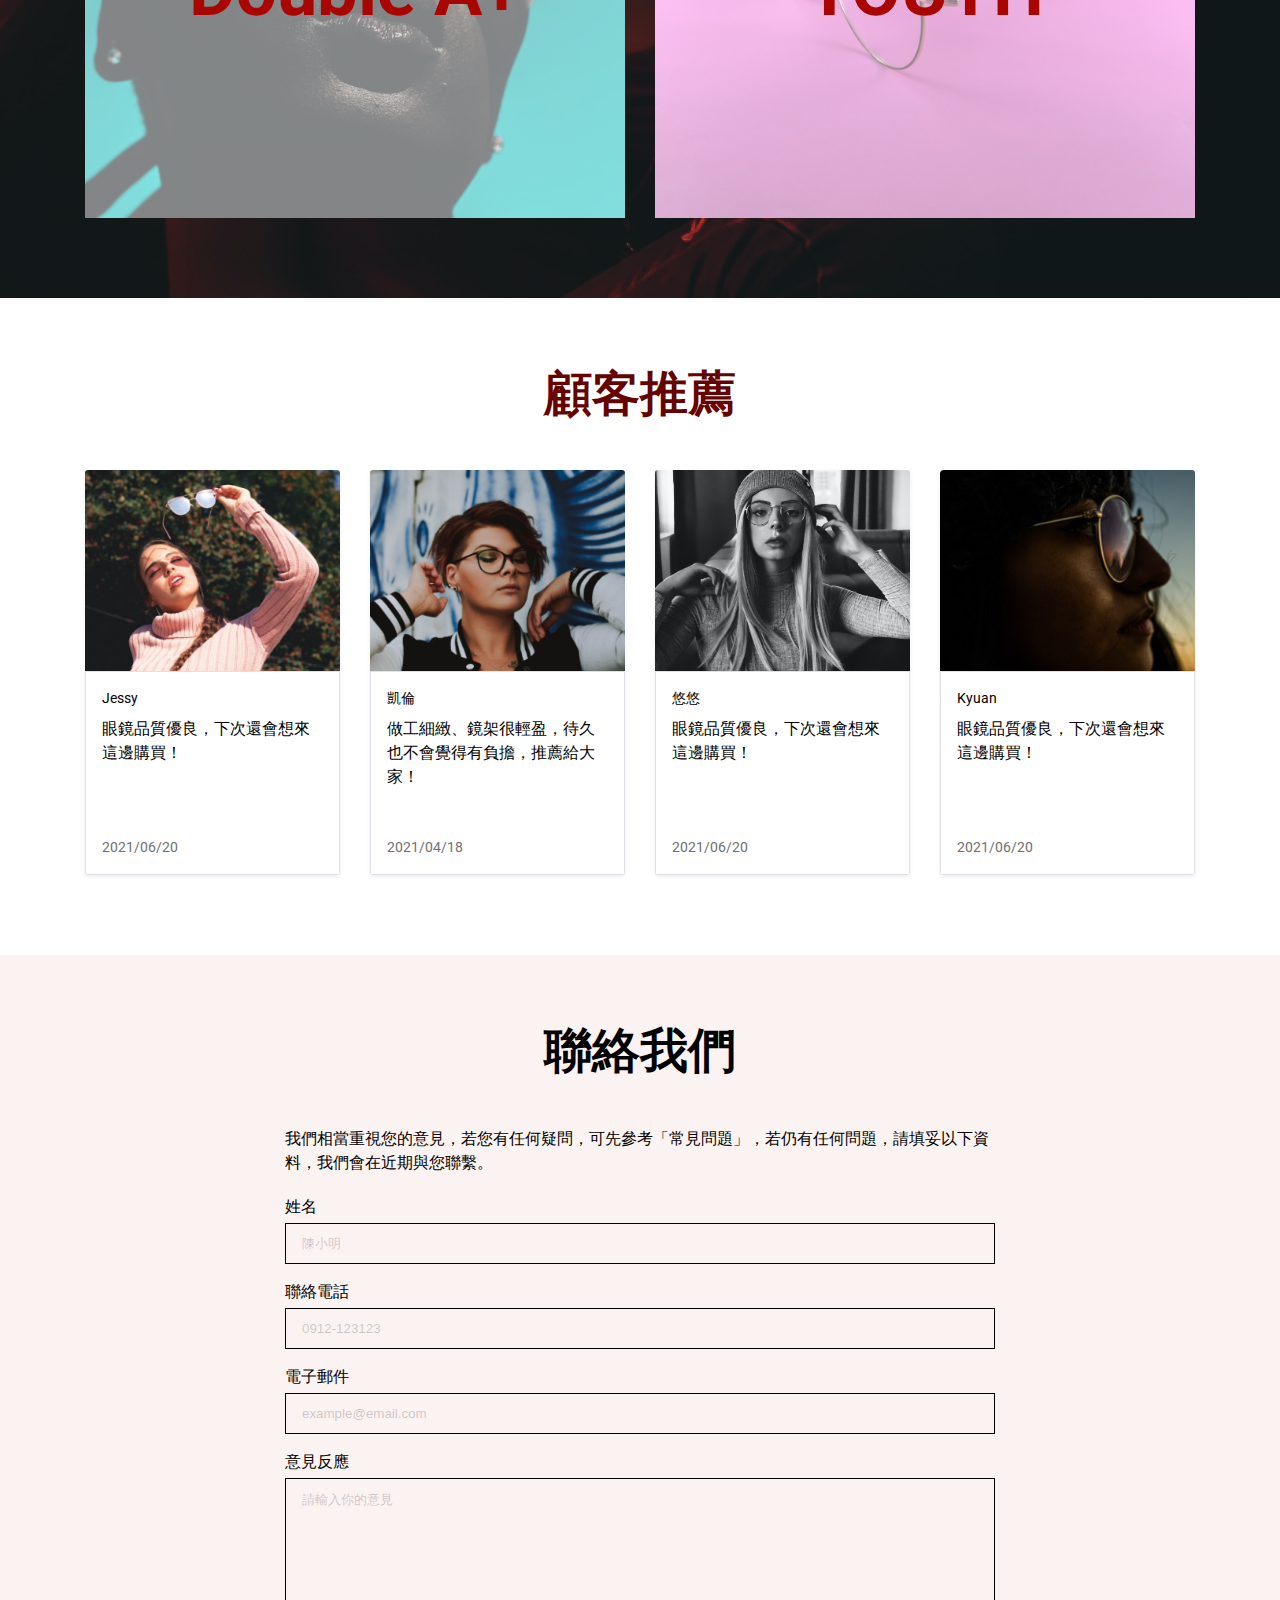
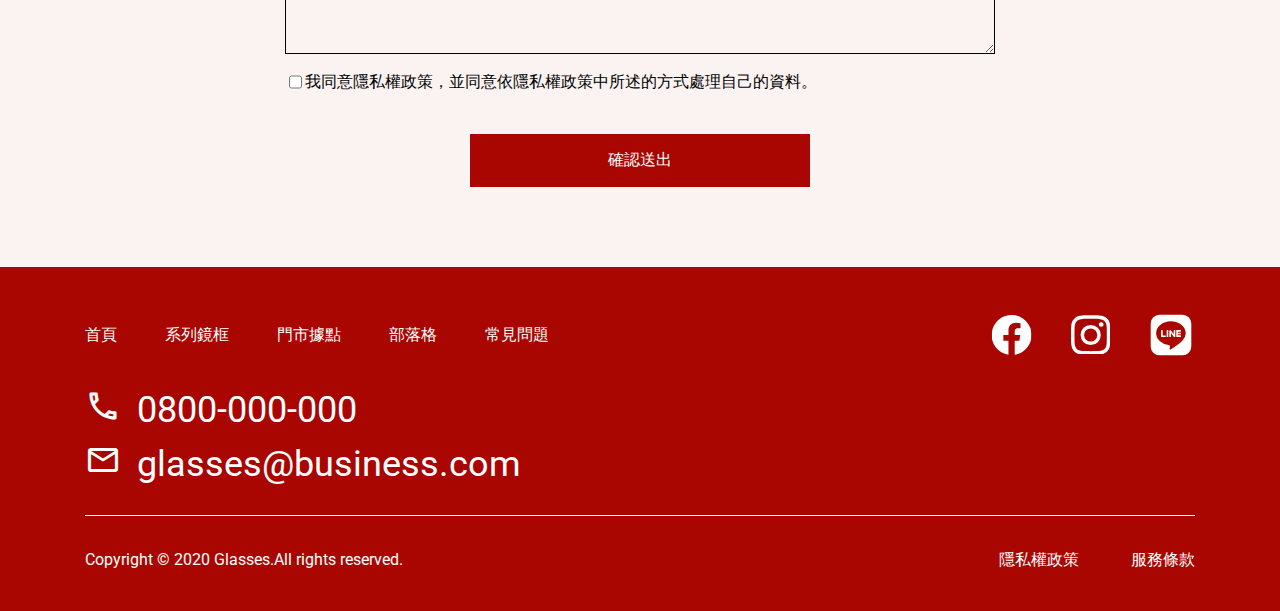
==== commit 61c1eb63: "Update 2021-08-01T11:05:45.981Z" ====
--- a/index.html
+++ b/index.html
@@ -5,7 +5,7 @@
   <meta charset="UTF-8">
   <meta name="viewport" content="width=device-width, initial-scale=1.0">
   <meta http-equiv="X-UA-Compatible" content="ie=edge">
-  <title>首頁</title>
+  <title>眼鏡電商-首頁</title>
   <link href="https://fonts.googleapis.com/css?family=Material+Icons|Material+Icons+Outlined" rel="stylesheet" />
   <link rel="stylesheet" href="./assets/style/all.css">
 </head>
@@ -22,99 +22,125 @@
       </ul>
     </nav>
   </header>
-  <main>
-    
+  
 <main>
-  <section class="hero text-secondary bg_center-cover">
-    <div class="hero__wrap container">
-      <div>
-        <h1 class="hero__title">
-          <span class="hero__text">Promise-Desert 2020 早春系列</span
-          >看得清，才能看得遠
-        </h1>
-      </div>
-    </div>
-  </section>
-  <section class="service text-secondary">
-    <div class="container">
-      <h2 class="service__title">用專業的心，做專業的事</h2>
-      <ul class="service__list">
-        <li class="service__item">
-          <div class="service__top">
-            <span class="material-icons-outlined fz-100">paid</span>
-          </div>
-          <h3 class="service__subtitle">單一價格</h3>
+  <section class="hero bg-center-cover hero__bg text-secondary ">
+    <div class="container h-100 d-flex justify-content-end align-items-center">
+      <h1 class="font-bold flex-grow-1 font-size-md-8 font-size-sm-6 text-end">
+        <span
+          class="d-block font-normal font-size-7 font-size-md-3 font-size-sm-2"
+          >Promise-Desert 2020 早春系列</span
+        >看得清，才能看得遠
+      </h1>
+    </div>
+  </section>
+  <section
+    class="service index-container text-secondary bg-light pb-md-4 pb-sm-2"
+  >
+    <div class="container">
+      <h2
+        class="text-center font-bold font-size-md-6 font-size-sm-4 mb-6 mb-md-5 mb-sm-3d5"
+      >
+        用專業的心，做專業的事
+      </h2>
+      <ul class="row mx-auto">
+        <li
+          class="col-3 col-md-6 col-sm-12 d-flex flex-column align-items-center pb-md-5"
+        >
+          <span class="material-icons-outlined font-size-xxl mb-3">paid</span>
+          <h3 class="font-bold text-center mb-2">單一價格</h3>
           <p class="service__content text-black">
             無論任何度數皆不需追加費用即可擁有適合自己的薄型球面鏡片。
           </p>
         </li>
-        <li class="service__item">
-          <div class="service__top">
-            <span class="material-icons-outlined fz-100">schedule</span>
-          </div>
-          <h3 class="service__subtitle">20 分鐘即可取件</h3>
-          <p class="service__content text-black">
-            為了您的寶貴時間著想，以豐富專業知識與技術將結帳到交件的時間縮減至最快
-            20 分鐘即可完成。
-          </p>
-        </li>
-        <li class="service__item">
-          <div class="service__top">
-            <span class="material-icons-outlined fz-100">favorite_border</span>
-          </div>
-          <h3 class="service__subtitle">安心售後服務</h3>
-          <p class="service__content text-black">
-            我們提供長達 120
-            天的保固售後服務，不限會員資格皆享有免費深層保養及專業維修服務。
-          </p>
-        </li>
-        <li class="service__item">
-          <div class="service__top">
-            <span class="material-icons-outlined fz-100">voicemail</span>
-          </div>
-          <h3 class="service__subtitle">關於鏡片</h3>
-          <p class="service__content text-black">
-            使用世界知名頂級品牌，抗UV、防汙鍍膜薄型非球面鏡片。
-          </p>
-        </li>
-      </ul>
-    </div>
-  </section>
-  <section class="series">
-    <div class="container">
-      <h2 class="series__title text-secondary">經典系列鏡框</h2>
-      <ul class="series__list">
-        <li class="series__item">
-          <div
-            class="series__image bg_center-cover"
-            style="background-image: url('./assets/images/product-1.png');"
-          ></div>
-          <div class="series__content text-primary font_italic">
-            <span class="material-icons-outlined"> auto_awesome </span>
+        <li class="col-3 col-md-6 col-sm-12">
+          <div class="d-flex flex-column align-items-center mb-md-5">
+            <span class="material-icons-outlined font-size-xxl mb-3"
+              >schedule</span
+            >
+            <h3 class="font-bold text-center mb-2">20 分鐘即可取件</h3>
+            <p class="service__content text-black">
+              為了您的寶貴時間著想，以豐富專業知識與技術將結帳到交件的時間縮減至最快
+              20 分鐘即可完成。
+            </p>
+          </div>
+        </li>
+        <li class="col-3 col-md-6 col-sm-12">
+          <div class="d-flex flex-column align-items-center mb-md-5">
+            <span class="material-icons-outlined font-size-xxl mb-3"
+              >favorite_border</span
+            >
+            <h3 class="font-bold text-center mb-2">安心售後服務</h3>
+            <p class="service__content text-black">
+              我們提供長達 120
+              天的保固售後服務，不限會員資格皆享有免費深層保養及專業維修服務。
+            </p>
+          </div>
+        </li>
+        <li class="col-3 col-md-6 col-sm-12">
+          <div class="d-flex flex-column align-items-center mb-md-5">
+            <span class="material-icons-outlined font-size-xxl mb-3"
+              >voicemail</span
+            >
+            <h3 class="font-bold text-center mb-2">關於鏡片</h3>
+            <p class="service__content text-black">
+              使用世界知名頂級品牌，抗UV、防汙鍍膜薄型非球面鏡片。
+            </p>
+          </div>
+        </li>
+      </ul>
+    </div>
+  </section>
+  <section class="series index-container pb-sm-5">
+    <div class="container">
+      <h2
+        class="text-center font-bold font-size-md-6 font-size-sm-4 text-secondary mb-6 mb-md-5 mb-sm-3d5"
+      >
+        經典系列鏡框
+      </h2>
+      <ul>
+        <li class="row position-relative mb-5 mb-md-2">
+          <div class="col-7">
+            <div class="series__image series__img1 bg-center-cover"></div>
+          </div>
+          <div
+            class="col-5 col-sm-12 font-size-9 font-size-md-5 d-flex justify-start justify-sm-center align-items-center text-primary font-bold font-italic py-sm-7"
+          >
+            <span class="material-icons-outlined text-reset me-2">
+              auto_awesome
+            </span>
             <p class="text-uppercase">
               optical
             </p>
           </div>
         </li>
-        <li class="series__item series__even">
-          <div
-            class="series__image bg_center-cover"
-            style="background-image: url('./assets/images/product-2.png');"
-          ></div>
-          <div class="series__content text-primary font_italic">
-            <span class="material-icons-outlined"> light_mode </span>
+        <li
+          class="row position-relative mb-5 mb-md-2 flex-row-reverse flex-md-row"
+        >
+          <div class="col-7">
+            <div class="series__image series__img2 bg-center-cover"></div>
+          </div>
+          <div
+            class="col-5 col-sm-12 font-size-9 font-size-md-5 d-flex justify-end justify-sm-center justify-md-start align-items-center text-primary font-bold font-italic py-sm-7"
+          >
+            <span class="material-icons-outlined text-reset me-2">
+              light_mode
+            </span>
             <p class="text-uppercase">
               sunglasses
             </p>
           </div>
         </li>
-        <li class="series__item">
-          <div
-            class="series__image bg_center-cover"
-            style="background-image: url('./assets/images/product-3.png');"
-          ></div>
-          <div class="series__content text-primary font_italic">
-            <span class="material-icons-outlined"> flash_on </span>
+        <li class="row position-relative mb-5 mb-md-2">
+          <div class="col-7">
+            <div class="series__image series__img3 bg-center-cover"></div>
+          </div>
+          <div
+            class="col-5 col-sm-12 font-size-9 font-size-md-5 d-flex justify-start justify-sm-center align-items-center text-primary font-bold font-italic py-sm-7"
+          >
+            <span class="material-icons-outlined text-reset me-2">
+              flash_on
+            </span>
             <p class="text-uppercase">
               functional
             </p>
@@ -123,106 +149,142 @@
       </ul>
     </div>
   </section>
-  <section class="classic bg_center-cover">
-    <div class="container">
-      <h2 class="classic__title text-white">聯名設計鏡框</h2>
-      <ul class="classic__list text-primary">
-        <li class="classic__item bg_center-cover classic__img1">
-          <h3 class="classic__content">Double A+</h3>
-        </li>
-        <li class="classic__item bg_center-cover classic__img2">
-          <h3 class="classic__content">YOUTH</h3>
-        </li>
-      </ul>
-    </div>
-  </section>
-  <section class="recommend">
-    <div class="container">
-      <h2 class="recommend__title text-secondary">顧客推薦</h2>
-      <ul class="recommend__list">
-        <li class="card">
-          <img
-            class="card__img"
-            src="./assets/images/rec-1.png"
-            alt="customer-img"
-          />
-          <div class="card__body">
-            <h3 class="card__title">Jessy</h3>
-            <p class="card__content">眼鏡品質優良，下次還會想來這邊購買！</p>
-            <div class="card__footer">2021/06/20</div>
-          </div>
-        </li>
-        <li class="card">
-          <img
-            class="card__img"
-            src="./assets/images/rec-2.png"
-            alt="customer-img"
-          />
-          <div class="card__body">
-            <h3 class="card__title">Jessy</h3>
-            <p class="card__content">眼鏡品質優良，下次還會想來這邊購買！</p>
-            <div class="card__footer">2021/06/20</div>
-          </div>
-        </li>
-        <li class="card">
-          <img
-            class="card__img"
-            src="./assets/images/rec-3.png"
-            alt="customer-img"
-          />
-          <div class="card__body">
-            <h3 class="card__title">Jessy</h3>
-            <p class="card__content">眼鏡品質優良，下次還會想來這邊購買！</p>
-            <div class="card__footer">2021/06/20</div>
-          </div>
-        </li>
-        <li class="card">
-          <img
-            class="card__img"
-            src="./assets/images/rec-4.png"
-            alt="customer-img"
-          />
-          <div class="card__body">
-            <h3 class="card__title">Jessy</h3>
-            <p class="card__content">眼鏡品質優良，下次還會想來這邊購買！</p>
-            <div class="card__footer">2021/06/20</div>
-          </div>
-        </li>
-      </ul>
-    </div>
-  </section>
-  <section class="contactUs">
-    <div class="container">
-      <h2 class="contactUs__title">聯絡我們</h2>
-      <div class="contactUs__body">
-        <p class="contactUs__content">
-          我們相當重視您的意見，若您有任何疑問，可先參考「常見問題」，若仍有任何問題，請填妥以下資料，我們會在近期與您聯繫。
-        </p>
-        <form class="userInfo" action="#">
-          <div class="userInfo__item">
+  <section class="classic index-container classic__bg bg-center-cover">
+    <div class="container">
+      <h2
+        class="text-center font-bold text-white font-size-md-6 font-size-sm-4 text-whit mb-6 mb-md-5 mb-sm-3d5"
+      >
+        聯名設計鏡框
+      </h2>
+      <ul class="row text-primary flex-sm-column">
+        <li class="col-6 col-sm-12 mb-sm-3">
+          <div
+            class="bg-center-cover classic__block classic__img1 d-flex justify-center align-items-center"
+          >
+            <h3 class="font-bold font-size-12 font-size-md-6">Double A+</h3>
+          </div>
+        </li>
+        <li class="col-6 col-sm-12">
+          <div
+            class="bg-center-cover classic__block classic__img2 d-flex justify-center align-items-center"
+          >
+            <h3 class="font-bold font-size-12 font-size-md-6">YOUTH</h3>
+          </div>
+        </li>
+      </ul>
+    </div>
+  </section>
+  <section class="recommend index-container pb-md-4 pb-sm-2">
+    <div class="container">
+      <h2
+        class="text-center font-bold font-size-md-6 font-size-sm-4 text-secondary mb-6 mb-md-5 mb-sm-3d5"
+      >
+        顧客推薦
+      </h2>
+      <ul class="row">
+        <li class="col-3 col-md-6 col-sm-12">
+          <div class="card font-size-1 shadow-sm rounded-1 mb-md-5">
+            <img
+              class="card__img w-100"
+              src="./assets/images/rec-1.png"
+              alt="customer-img"
+            />
+            <div class="border p-3 px-md-4">
+              <h3 class="text-reset">Jessy</h3>
+              <p class="card__content my-2 font-size-2">
+                眼鏡品質優良，下次還會想來這邊購買！
+              </p>
+              <div class="text-reset text-gray">2021/06/20</div>
+            </div>
+          </div>
+        </li>
+        <li class="col-3 col-md-6 col-sm-12">
+          <div class="card font-size-1 shadow-sm rounded-1 mb-md-5">
+            <img
+              class="card__img w-100"
+              src="./assets/images/rec-2.png"
+              alt="customer-img"
+            />
+            <div class="border p-3 px-md-4">
+              <h3 class="text-reset">凱倫</h3>
+              <p class="card__content my-2 font-size-2">
+                做工細緻、鏡架很輕盈，待久也不會覺得有負擔，推薦給大家！
+              </p>
+              <div class="text-reset text-gray">2021/04/18</div>
+            </div>
+          </div>
+        </li>
+        <li class="col-3 col-md-6 col-sm-12">
+          <div class="card font-size-1 shadow-sm rounded-1 mb-md-5">
+            <img
+              class="card__img w-100"
+              src="./assets/images/rec-3.png"
+              alt="customer-img"
+            />
+            <div class="border p-3 px-md-4">
+              <h3 class="text-reset">悠悠</h3>
+              <p class="card__content my-2 font-size-2">
+                眼鏡品質優良，下次還會想來這邊購買！
+              </p>
+              <div class="text-reset text-gray">2021/06/20</div>
+            </div>
+          </div>
+        </li>
+        <li class="col-3 col-md-6 col-sm-12">
+          <div class="card font-size-1 shadow-sm rounded-1 mb-md-5">
+            <img
+              class="card__img w-100"
+              src="./assets/images/rec-4.png"
+              alt="customer-img"
+            />
+            <div class="border p-3 px-md-4">
+              <h3 class="text-reset">Kyuan</h3>
+              <p class="card__content my-2 font-size-2">
+                眼鏡品質優良，下次還會想來這邊購買！
+              </p>
+              <div class="text-reset text-gray">2021/06/20</div>
+            </div>
+          </div>
+        </li>
+      </ul>
+    </div>
+  </section>
+  <section class="contactUs bg-light index-container">
+    <div class="container">
+      <h2
+        class="text-center text-black font-bold font-size-md-6 font-size-sm-4 text-secondary mb-6 mb-md-5 mb-sm-3d5"
+      >
+        聯絡我們
+      </h2>
+      <form action="#" class="font-size-md-1">
+        <div class="col-8 col-sm-12 mx-auto">
+          <p class="mb-3d5 mb-md-3 mb-sm-2">
+            我們相當重視您的意見，若您有任何疑問，可先參考「常見問題」，若仍有任何問題，請填妥以下資料，我們會在近期與您聯繫。
+          </p>
+          <div class="d-flex flex-column mb-3 mb-md-2">
             <label class="d-block" for="">姓名</label>
-            <input class="userInfo__input" type="text" placeholder="陳小明" />
-          </div>
-          <div class="userInfo__item">
+            <input class="contactUs__input" type="text" placeholder="陳小明" />
+          </div>
+          <div class="d-flex flex-column mb-3 mb-md-2">
             <label class="d-block" for="">聯絡電話</label>
             <input
-              class="userInfo__input"
+              class="contactUs__input"
               type="text"
               placeholder="0912-123123"
             />
           </div>
-          <div class="userInfo__item">
+          <div class="d-flex flex-column mb-3 mb-md-2">
             <label class="d-block" for="">電子郵件</label>
             <input
-              class="userInfo__input"
+              class="contactUs__input"
               type="text"
               placeholder="example@email.com"
             />
           </div>
-          <div class="userInfo__item">
+          <div class="d-flex flex-column mb-3 mb-md-2">
             <label class="d-block" for="">意見反應</label>
             <textarea
-              class="userInfo__input"
+              class="contactUs__input"
               name=""
               id=""
               cols="30"
@@ -230,31 +292,35 @@
               placeholder="請輸入你的意見"
             ></textarea>
           </div>
-          <div class="userInfo__item userInfo__item-last">
-            <input class="userInfo__checkbox" type="checkbox" id="vehicle1" name="vehicle1" value="Bike">
+          <div class="d-flex mb-6 mb-md-3d5">
+            <input
+              type="checkbox"
+              name="policy"
+              value="Bike"
+            />
             <label for=""
               >我同意隱私權政策，並同意依隱私權政策中所述的方式處理自己的資料。</label
             >
           </div>
-          <button type="button" class="userInfo__button">確認送出</button>
-        </form>
-      </div>
+        </div>
+        <div class="col-4 col-sm-6 mx-auto">
+          <button type="button" class="btn w-100 font-size-md-1">確認送出</button>
+        </div>
+      </form>
     </div>
   </section>
 </main>
 
-  </main>
-  
-  <footer class="footer">
+  <footer class="footer bg-primary">
     <div class="container">
       <div class="footer-wrap">
         <div>
           <ul class="footerMenu">
-            <li class="footerMenu-item"><a class="footerMenu-link" href="">首頁</a></li>
-            <li class="footerMenu-item"><a class="footerMenu-link" href="">系列鏡框</a></li>
-            <li class="footerMenu-item"><a class="footerMenu-link" href="">門市據點</a></li>
-            <li class="footerMenu-item"><a class="footerMenu-link" href="">部落格</a></li>
-            <li class="footerMenu-item"><a class="footerMenu-link" href="">常見問題</a></li>
+            <li class="footerMenu-item"><a class="footerMenu-link" href="./index.html">首頁</a></li>
+            <li class="footerMenu-item"><a class="footerMenu-link" href="./product.html">系列鏡框</a></li>
+            <li class="footerMenu-item"><a class="footerMenu-link" href="./location.html">門市據點</a></li>
+            <li class="footerMenu-item"><a class="footerMenu-link" href="./blog.html">部落格</a></li>
+            <li class="footerMenu-item"><a class="footerMenu-link" href="./faq.html">常見問題</a></li>
           </ul>
           <ul class="contact">
             <li><a href="#" class="contact-link"><span class="material-icons-outlined lg-36 md-24 sm-18">
@@ -268,9 +334,9 @@
         </div>
         <div>
           <ul class="social">
-            <li class="social-item"><a class="social-link bg-fb" href="#"></a></li>
-            <li class="social-item"><a class="social-link bg-ig" href="#"></a></li>
-            <li class="social-item"><a class="social-link bg-line" href="#"></a></li>
+            <li class="social-item"><a class="social-link social__bg-fb bg-center-cover" href="#"></a></li>
+            <li class="social-item"><a class="social-link social__bg-ig bg-center-cover" href="#"></a></li>
+            <li class="social-item"><a class="social-link social__bg-line bg-center-cover" href="#"></a></li>
           </ul>
         </div>
       </div>
--- a/assets/style/all.css
+++ b/assets/style/all.css
@@ -75,7 +75,298 @@
 
 h3,
 .h3 {
-  font-size: 2.25rem; }
+  font-size: 1.5rem; }
+
+h4,
+.h4 {
+  font-size: 1.5rem; }
+
+h5,
+.h5 {
+  font-size: 1rem; }
+
+h6,
+.h6 {
+  font-size: 0.875rem; }
+
+.material-icons, .material-icons-outlined {
+  display: inline-block;
+  font-size: inherit;
+  line-height: inherit;
+  vertical-align: middle;
+  -webkit-transform: translateY(-0.1em);
+      -ms-transform: translateY(-0.1em);
+          transform: translateY(-0.1em); }
+
+.container {
+  max-width: 1140px;
+  margin: 0 auto;
+  padding-left: 15px;
+  padding-right: 15px; }
+  @media (max-width: 768px) {
+    .container {
+      max-width: 720px; } }
+  @media (max-width: 375px) {
+    .container {
+      max-width: 375px; } }
+
+.container-fluid {
+  max-width: 100%;
+  margin: 0 auto;
+  padding-left: 15px;
+  padding-right: 15px; }
+  @media (max-width: 768px) {
+    .container-fluid {
+      max-width: 100%; } }
+  @media (max-width: 375px) {
+    .container-fluid {
+      max-width: 100%; } }
+
+.row {
+  display: -webkit-box;
+  display: -ms-flexbox;
+  display: flex;
+  -ms-flex-wrap: wrap;
+      flex-wrap: wrap;
+  margin-left: -15px;
+  margin-right: -15px; }
+
+.col-0 {
+  padding-left: 0;
+  padding-right: 0; }
+
+.col {
+  padding-left: 15px;
+  padding-right: 15px;
+  -webkit-box-flex: 1;
+      -ms-flex-positive: 1;
+          flex-grow: 1; }
+
+.col-1 {
+  padding-left: 15px;
+  padding-right: 15px;
+  width: 8.33333%; }
+
+.col-2 {
+  padding-left: 15px;
+  padding-right: 15px;
+  width: 16.66667%; }
+
+.col-3 {
+  padding-left: 15px;
+  padding-right: 15px;
+  width: 25%; }
+
+.col-4 {
+  padding-left: 15px;
+  padding-right: 15px;
+  width: 33.33333%; }
+
+.col-5 {
+  padding-left: 15px;
+  padding-right: 15px;
+  width: 41.66667%; }
+
+.col-6 {
+  padding-left: 15px;
+  padding-right: 15px;
+  width: 50%; }
+
+.col-7 {
+  padding-left: 15px;
+  padding-right: 15px;
+  width: 58.33333%; }
+
+.col-8 {
+  padding-left: 15px;
+  padding-right: 15px;
+  width: 66.66667%; }
+
+.col-9 {
+  padding-left: 15px;
+  padding-right: 15px;
+  width: 75%; }
+
+.col-10 {
+  padding-left: 15px;
+  padding-right: 15px;
+  width: 83.33333%; }
+
+.col-11 {
+  padding-left: 15px;
+  padding-right: 15px;
+  width: 91.66667%; }
+
+.col-12 {
+  padding-left: 15px;
+  padding-right: 15px;
+  width: 100%; }
+
+@media (max-width: 768px) {
+  .col-md-1 {
+    padding-left: 15px;
+    padding-right: 15px;
+    width: 8.33333%; } }
+
+@media (max-width: 768px) {
+  .col-md-2 {
+    padding-left: 15px;
+    padding-right: 15px;
+    width: 16.66667%; } }
+
+@media (max-width: 768px) {
+  .col-md-3 {
+    padding-left: 15px;
+    padding-right: 15px;
+    width: 25%; } }
+
+@media (max-width: 768px) {
+  .col-md-4 {
+    padding-left: 15px;
+    padding-right: 15px;
+    width: 33.33333%; } }
+
+@media (max-width: 768px) {
+  .col-md-5 {
+    padding-left: 15px;
+    padding-right: 15px;
+    width: 41.66667%; } }
+
+@media (max-width: 768px) {
+  .col-md-6 {
+    padding-left: 15px;
+    padding-right: 15px;
+    width: 50%; } }
+
+@media (max-width: 768px) {
+  .col-md-7 {
+    padding-left: 15px;
+    padding-right: 15px;
+    width: 58.33333%; } }
+
+@media (max-width: 768px) {
+  .col-md-8 {
+    padding-left: 15px;
+    padding-right: 15px;
+    width: 66.66667%; } }
+
+@media (max-width: 768px) {
+  .col-md-9 {
+    padding-left: 15px;
+    padding-right: 15px;
+    width: 75%; } }
+
+@media (max-width: 768px) {
+  .col-md-10 {
+    padding-left: 15px;
+    padding-right: 15px;
+    width: 83.33333%; } }
+
+@media (max-width: 768px) {
+  .col-md-11 {
+    padding-left: 15px;
+    padding-right: 15px;
+    width: 91.66667%; } }
+
+@media (max-width: 768px) {
+  .col-md-12 {
+    padding-left: 15px;
+    padding-right: 15px;
+    width: 100%; } }
+
+@media (max-width: 768px) {
+  .col-md-0 {
+    padding-left: 0;
+    padding-right: 0; }
+  .col {
+    padding-left: 15px;
+    padding-right: 15px;
+    -webkit-box-flex: 1;
+        -ms-flex-positive: 1;
+            flex-grow: 1; } }
+
+@media (max-width: 375px) {
+  .col-sm-1 {
+    padding-left: 15px;
+    padding-right: 15px;
+    width: 8.33333%; } }
+
+@media (max-width: 375px) {
+  .col-sm-2 {
+    padding-left: 15px;
+    padding-right: 15px;
+    width: 16.66667%; } }
+
+@media (max-width: 375px) {
+  .col-sm-3 {
+    padding-left: 15px;
+    padding-right: 15px;
+    width: 25%; } }
+
+@media (max-width: 375px) {
+  .col-sm-4 {
+    padding-left: 15px;
+    padding-right: 15px;
+    width: 33.33333%; } }
+
+@media (max-width: 375px) {
+  .col-sm-5 {
+    padding-left: 15px;
+    padding-right: 15px;
+    width: 41.66667%; } }
+
+@media (max-width: 375px) {
+  .col-sm-6 {
+    padding-left: 15px;
+    padding-right: 15px;
+    width: 50%; } }
+
+@media (max-width: 375px) {
+  .col-sm-7 {
+    padding-left: 15px;
+    padding-right: 15px;
+    width: 58.33333%; } }
+
+@media (max-width: 375px) {
+  .col-sm-8 {
+    padding-left: 15px;
+    padding-right: 15px;
+    width: 66.66667%; } }
+
+@media (max-width: 375px) {
+  .col-sm-9 {
+    padding-left: 15px;
+    padding-right: 15px;
+    width: 75%; } }
+
+@media (max-width: 375px) {
+  .col-sm-10 {
+    padding-left: 15px;
+    padding-right: 15px;
+    width: 83.33333%; } }
+
+@media (max-width: 375px) {
+  .col-sm-11 {
+    padding-left: 15px;
+    padding-right: 15px;
+    width: 91.66667%; } }
+
+@media (max-width: 375px) {
+  .col-sm-12 {
+    padding-left: 15px;
+    padding-right: 15px;
+    width: 100%; } }
+
+@media (max-width: 375px) {
+  .col-sm-0 {
+    padding-left: 0;
+    padding-right: 0; }
+  .col {
+    padding-left: 15px;
+    padding-right: 15px;
+    -webkit-box-flex: 1;
+        -ms-flex-positive: 1;
+            flex-grow: 1; } }
 
 .header {
   display: -webkit-box;
@@ -137,7 +428,6 @@
         text-align: center; } }
 
 .footer {
-  background-color: #aa0601;
   padding-top: 44px;
   padding-bottom: 39px; }
   @media (max-width: 768px) {
@@ -205,6 +495,12 @@
     display: -webkit-box;
     display: -ms-flexbox;
     display: flex; }
+    .footer .social__bg-fb {
+      background-image: url("../images/icon-fb.svg"); }
+    .footer .social__bg-ig {
+      background-image: url("../images/icon-ig.svg"); }
+    .footer .social__bg-line {
+      background-image: url("../images/icon-line.svg"); }
     .footer .social .social-link {
       display: block;
       width: 48px;
@@ -269,45 +565,360 @@
     main {
       min-height: calc(100vh - 146px - 233px); } }
 
+.categoryMenu__item {
+  padding: 27px 0;
+  background-image: -webkit-gradient(linear, left top, left bottom, from(rgba(170, 6, 1, 0.2)), to(rgba(170, 6, 1, 0.2)));
+  background-image: -o-linear-gradient(rgba(170, 6, 1, 0.2), rgba(170, 6, 1, 0.2));
+  background-image: linear-gradient(rgba(170, 6, 1, 0.2), rgba(170, 6, 1, 0.2));
+  background-position: left bottom;
+  background-size: 0 8px;
+  background-repeat: no-repeat;
+  -webkit-transition: background-size 0.3s;
+  -o-transition: background-size 0.3s;
+  transition: background-size 0.3s; }
+  @media (max-width: 768px) {
+    .categoryMenu__item {
+      padding: 14px 0; } }
+  @media (max-width: 375px) {
+    .categoryMenu__item {
+      padding: 6px 0; } }
+  .categoryMenu__item.active {
+    background-image: -webkit-gradient(linear, left top, left bottom, from(#aa0601), to(#aa0601));
+    background-image: -o-linear-gradient(#aa0601, #aa0601);
+    background-image: linear-gradient(#aa0601, #aa0601);
+    background-size: 100% 8px; }
+  .categoryMenu__item:not(.active):hover {
+    background-size: 100% 8px; }
+
+.banner__img {
+  min-height: 304px; }
+  @media (max-width: 375px) {
+    .banner__img {
+      min-height: 148px; } }
+
+.breadcrumb {
+  display: -webkit-box;
+  display: -ms-flexbox;
+  display: flex; }
+  .breadcrumb a {
+    color: #000; }
+  .breadcrumb-item.active {
+    color: #aa0601; }
+  .breadcrumb-item + .breadcrumb-item {
+    margin-left: 1.5rem;
+    position: relative; }
+    .breadcrumb-item + .breadcrumb-item::after {
+      content: '/';
+      position: absolute;
+      left: -0.75rem; }
+
+.text-reset {
+  font-size: inherit !important;
+  color: inherit !important; }
+
+.text-white {
+  color: #fff !important; }
+
+.text-primary {
+  color: #aa0601 !important; }
+
+.text-gray {
+  color: #707070 !important; }
+
+.text-gray500 {
+  color: #555555 !important; }
+
+.text-secondary {
+  color: #650300 !important; }
+
+.text-black {
+  color: #000 !important; }
+
+.text-uppercase {
+  text-transform: uppercase !important; }
+
+.text-lowercase {
+  text-transform: lowercase !important; }
+
+.text-start {
+  text-align: left; }
+
+.text-end {
+  text-align: right; }
+
+.text-center {
+  text-align: center; }
+
+@media (max-width: 768px) {
+  .text-md-reset {
+    font-size: inherit !important;
+    color: inherit !important; }
+  .text-md-white {
+    color: #fff !important; }
+  .text-md-primary {
+    color: #aa0601 !important; }
+  .text-md-gray {
+    color: #707070 !important; }
+  .text-md-gray500 {
+    color: #555555 !important; }
+  .text-md-secondary {
+    color: #650300 !important; }
+  .text-md-black {
+    color: #000 !important; }
+  .text-md-uppercase {
+    text-transform: uppercase !important; }
+  .text-md-lowercase {
+    text-transform: lowercase !important; }
+  .text-md-start {
+    text-align: left; }
+  .text-md-end {
+    text-align: right; }
+  .text-md-center {
+    text-align: center; } }
+
+@media (max-width: 375px) {
+  .text-sm-reset {
+    font-size: inherit !important;
+    color: inherit !important; }
+  .text-sm-white {
+    color: #fff !important; }
+  .text-sm-primary {
+    color: #aa0601 !important; }
+  .text-sm-gray {
+    color: #707070 !important; }
+  .text-sm-gray500 {
+    color: #555555 !important; }
+  .text-sm-secondary {
+    color: #650300 !important; }
+  .text-sm-black {
+    color: #000 !important; }
+  .text-sm-uppercase {
+    text-transform: uppercase !important; }
+  .text-sm-lowercase {
+    text-transform: lowercase !important; }
+  .text-sm-start {
+    text-align: left; }
+  .text-sm-end {
+    text-align: right; }
+  .text-sm-center {
+    text-align: center; } }
+
+.white-space-nowrap {
+  white-space: nowrap; }
+
 .bg-primary {
   background-color: #aa0601; }
 
-.text-white {
-  color: #fff !important; }
-
-.text-primary {
-  color: #aa0601 !important; }
-
-.text-secondary {
-  color: #650300 !important; }
-
-.text-black {
-  color: #000 !important; }
-
-.fz-100 {
-  font-size: 100px; }
-
-.font_italic {
-  font-style: italic !important; }
-
-.text-uppercase {
-  text-transform: uppercase !important; }
-
-.bg_center-cover {
+.bg-secondary {
+  background-color: #650300; }
+
+.bg-center-cover {
   background-position: center center;
   background-size: cover;
   background-repeat: no-repeat; }
 
-.container {
-  max-width: 1140px;
-  margin: 0 auto;
-  padding: 0 15px; }
-  @media (max-width: 768px) {
-    .container {
-      max-width: 720px; } }
-  @media (max-width: 375px) {
-    .container {
-      max-width: 375px; } }
+.bg-light {
+  background-color: #fbf2f2; }
+
+.bg-black {
+  background-color: #000 !important; }
+
+.font-bold {
+  font-weight: bold !important; }
+
+.font-italic {
+  font-style: italic !important; }
+
+.font-normal {
+  font-weight: normal !important; }
+
+.font-regular {
+  font-weight: 400 !important; }
+
+.font-medium {
+  font-weight: 500 !important; }
+
+.font-black {
+  font-weight: 900 !important; }
+
+@media (max-width: 375px) {
+  .font-sm-bold {
+    font-weight: bold !important; }
+  .font-sm-italic {
+    font-style: italic !important; }
+  .font-sm-normal {
+    font-weight: normal !important; }
+  .font-sm-regular {
+    font-weight: 400 !important; }
+  .font-sm-medium {
+    font-weight: 500 !important; }
+  .font-sm-black {
+    font-weight: 900 !important; } }
+
+.font-size-0 {
+  font-size: 0 !important; }
+
+.font-size-1 {
+  font-size: 0.875rem !important; }
+
+.font-size-2 {
+  font-size: 1rem !important; }
+
+.font-size-3 {
+  font-size: 1.25rem !important; }
+
+.font-size-4 {
+  font-size: 1.5rem !important; }
+
+.font-size-5 {
+  font-size: 1.75rem !important; }
+
+.font-size-6 {
+  font-size: 2rem !important; }
+
+.font-size-7 {
+  font-size: 2.25rem !important; }
+
+.font-size-8 {
+  font-size: 2.5rem !important; }
+
+.font-size-9 {
+  font-size: 3rem !important; }
+
+.font-size-10 {
+  font-size: 3.5rem !important; }
+
+.font-size-11 {
+  font-size: 4rem !important; }
+
+.font-size-12 {
+  font-size: 4.5rem !important; }
+
+.font-size-xxl {
+  font-size: 6.25rem !important; }
+
+.font-size-8d5 {
+  font-size: 2.625rem !important; }
+
+@media (max-width: 768px) {
+  .font-size-md-0 {
+    font-size: 0 !important; } }
+
+@media (max-width: 768px) {
+  .font-size-md-1 {
+    font-size: 0.875rem !important; } }
+
+@media (max-width: 768px) {
+  .font-size-md-2 {
+    font-size: 1rem !important; } }
+
+@media (max-width: 768px) {
+  .font-size-md-3 {
+    font-size: 1.25rem !important; } }
+
+@media (max-width: 768px) {
+  .font-size-md-4 {
+    font-size: 1.5rem !important; } }
+
+@media (max-width: 768px) {
+  .font-size-md-5 {
+    font-size: 1.75rem !important; } }
+
+@media (max-width: 768px) {
+  .font-size-md-6 {
+    font-size: 2rem !important; } }
+
+@media (max-width: 768px) {
+  .font-size-md-7 {
+    font-size: 2.25rem !important; } }
+
+@media (max-width: 768px) {
+  .font-size-md-8 {
+    font-size: 2.5rem !important; } }
+
+@media (max-width: 768px) {
+  .font-size-md-9 {
+    font-size: 3rem !important; } }
+
+@media (max-width: 768px) {
+  .font-size-md-10 {
+    font-size: 3.5rem !important; } }
+
+@media (max-width: 768px) {
+  .font-size-md-11 {
+    font-size: 4rem !important; } }
+
+@media (max-width: 768px) {
+  .font-size-md-12 {
+    font-size: 4.5rem !important; } }
+
+@media (max-width: 768px) {
+  .font-size-md-xxl {
+    font-size: 6.25rem !important; } }
+
+@media (max-width: 768px) {
+  .font-size-md-8d5 {
+    font-size: 2.625rem !important; } }
+
+@media (max-width: 375px) {
+  .font-size-sm-0 {
+    font-size: 0 !important; } }
+
+@media (max-width: 375px) {
+  .font-size-sm-1 {
+    font-size: 0.875rem !important; } }
+
+@media (max-width: 375px) {
+  .font-size-sm-2 {
+    font-size: 1rem !important; } }
+
+@media (max-width: 375px) {
+  .font-size-sm-3 {
+    font-size: 1.25rem !important; } }
+
+@media (max-width: 375px) {
+  .font-size-sm-4 {
+    font-size: 1.5rem !important; } }
+
+@media (max-width: 375px) {
+  .font-size-sm-5 {
+    font-size: 1.75rem !important; } }
+
+@media (max-width: 375px) {
+  .font-size-sm-6 {
+    font-size: 2rem !important; } }
+
+@media (max-width: 375px) {
+  .font-size-sm-7 {
+    font-size: 2.25rem !important; } }
+
+@media (max-width: 375px) {
+  .font-size-sm-8 {
+    font-size: 2.5rem !important; } }
+
+@media (max-width: 375px) {
+  .font-size-sm-9 {
+    font-size: 3rem !important; } }
+
+@media (max-width: 375px) {
+  .font-size-sm-10 {
+    font-size: 3.5rem !important; } }
+
+@media (max-width: 375px) {
+  .font-size-sm-11 {
+    font-size: 4rem !important; } }
+
+@media (max-width: 375px) {
+  .font-size-sm-12 {
+    font-size: 4.5rem !important; } }
+
+@media (max-width: 375px) {
+  .font-size-sm-xxl {
+    font-size: 6.25rem !important; } }
+
+@media (max-width: 375px) {
+  .font-size-sm-8d5 {
+    font-size: 2.625rem !important; } }
 
 .img-fluid {
   max-width: 100%;
@@ -317,749 +928,3329 @@
   .border-sm {
     border: 1px solid #fff; } }
 
+.border-bottom-1 {
+  border-bottom: 1px solid #707070; }
+
+.border-left-right-1 {
+  border-left: 1px solid #DCDCDC;
+  border-right: 1px solid #DCDCDC; }
+
+.rounded-4 {
+  border-radius: 4px; }
+
 .d-block {
   display: block; }
 
-.material-icons.sm-18,
-.material-icons-outlined.sm-18 {
-  font-size: 18px; }
-
-.material-icons.sm-24,
-.material-icons-outlined.sm-24 {
-  font-size: 24px; }
-
-.material-icons.sm-36,
-.material-icons-outlined.sm-36 {
-  font-size: 36px; }
-
-.material-icons.sm-40,
-.material-icons-outlined.sm-40 {
-  font-size: 40px; }
-
-.material-icons.sm-48,
-.material-icons-outlined.sm-48 {
-  font-size: 48px; }
-
-.material-icons.md-18,
-.material-icons-outlined.md-18 {
-  font-size: 18px; }
-
-.material-icons.md-24,
-.material-icons-outlined.md-24 {
-  font-size: 24px; }
-
-.material-icons.md-36,
-.material-icons-outlined.md-36 {
-  font-size: 36px; }
-
-.material-icons.md-40,
-.material-icons-outlined.md-40 {
-  font-size: 40px; }
-
-.material-icons.md-48,
-.material-icons-outlined.md-48 {
-  font-size: 48px; }
-
-.material-icons.lg-18,
-.material-icons-outlined.lg-18 {
-  font-size: 18px; }
-
-.material-icons.lg-24,
-.material-icons-outlined.lg-24 {
-  font-size: 24px; }
-
-.material-icons.lg-36,
-.material-icons-outlined.lg-36 {
-  font-size: 36px; }
-
-.material-icons.lg-40,
-.material-icons-outlined.lg-40 {
-  font-size: 40px; }
-
-.material-icons.lg-48,
-.material-icons-outlined.lg-48 {
-  font-size: 48px; }
-
-.bg-fb {
-  background-image: url("../images/icon-fb.svg");
-  background-repeat: no-repeat;
-  background-position: center center;
-  background-size: cover; }
-
-.bg-ig {
-  background-image: url("../images/icon-ig.svg");
-  background-repeat: no-repeat;
-  background-position: center center;
-  background-size: cover; }
-
-.bg-line {
-  background-image: url("../images/icon-line.svg");
-  background-repeat: no-repeat;
-  background-position: center center;
-  background-size: cover; }
-
-.m-0 {
-  margin: 0; }
-
-.my-0 {
-  margin-top: 0;
-  margin-bottom: 0; }
-
-.mx-0 {
-  margin-left: 0;
-  margin-right: 0; }
-
-.mt-0 {
-  margin-top: 0; }
-
-.mb-0 {
-  margin-bottom: 0; }
-
-.ms-0 {
-  margin-left: 0; }
-
-.me-0 {
-  margin-right: 0; }
-
-.m-1 {
-  margin: 4px; }
-
-.my-1 {
-  margin-top: 4px;
-  margin-bottom: 4px; }
-
-.mx-1 {
-  margin-left: 4px;
-  margin-right: 4px; }
-
-.mt-1 {
-  margin-top: 4px; }
-
-.mb-1 {
-  margin-bottom: 4px; }
-
-.ms-1 {
-  margin-left: 4px; }
-
-.me-1 {
-  margin-right: 4px; }
-
-.m-2 {
-  margin: 8px; }
-
-.my-2 {
-  margin-top: 8px;
-  margin-bottom: 8px; }
-
-.mx-2 {
-  margin-left: 8px;
-  margin-right: 8px; }
-
-.mt-2 {
-  margin-top: 8px; }
-
-.mb-2 {
-  margin-bottom: 8px; }
-
-.ms-2 {
-  margin-left: 8px; }
-
-.me-2 {
-  margin-right: 8px; }
-
-.m-3 {
-  margin: 16px; }
-
-.my-3 {
-  margin-top: 16px;
-  margin-bottom: 16px; }
-
-.mx-3 {
-  margin-left: 16px;
-  margin-right: 16px; }
-
-.mt-3 {
-  margin-top: 16px; }
-
-.mb-3 {
-  margin-bottom: 16px; }
-
-.ms-3 {
-  margin-left: 16px; }
-
-.me-3 {
-  margin-right: 16px; }
-
-.m-4 {
-  margin: 24px; }
-
-.my-4 {
-  margin-top: 24px;
-  margin-bottom: 24px; }
-
-.mx-4 {
-  margin-left: 24px;
-  margin-right: 24px; }
-
-.mt-4 {
-  margin-top: 24px; }
-
-.mb-4 {
-  margin-bottom: 24px; }
-
-.ms-4 {
-  margin-left: 24px; }
-
-.me-4 {
-  margin-right: 24px; }
-
-.m-5 {
-  margin: 32px; }
-
-.my-5 {
-  margin-top: 32px;
-  margin-bottom: 32px; }
-
-.mx-5 {
-  margin-left: 32px;
-  margin-right: 32px; }
-
-.mt-5 {
-  margin-top: 32px; }
-
-.mb-5 {
-  margin-bottom: 32px; }
-
-.ms-5 {
-  margin-left: 32px; }
-
-.me-5 {
-  margin-right: 32px; }
-
-.m-6 {
-  margin: 40px; }
-
-.my-6 {
-  margin-top: 40px;
-  margin-bottom: 40px; }
-
-.mx-6 {
-  margin-left: 40px;
-  margin-right: 40px; }
-
-.mt-6 {
-  margin-top: 40px; }
-
-.mb-6 {
-  margin-bottom: 40px; }
-
-.ms-6 {
-  margin-left: 40px; }
-
-.me-6 {
-  margin-right: 40px; }
-
-.m-7 {
-  margin: 48px; }
-
-.my-7 {
-  margin-top: 48px;
-  margin-bottom: 48px; }
-
-.mx-7 {
-  margin-left: 48px;
-  margin-right: 48px; }
-
-.mt-7 {
-  margin-top: 48px; }
-
-.mb-7 {
-  margin-bottom: 48px; }
-
-.ms-7 {
-  margin-left: 48px; }
-
-.me-7 {
-  margin-right: 48px; }
-
-.m-8 {
-  margin: 56px; }
-
-.my-8 {
-  margin-top: 56px;
-  margin-bottom: 56px; }
-
-.mx-8 {
-  margin-left: 56px;
-  margin-right: 56px; }
-
-.mt-8 {
-  margin-top: 56px; }
-
-.mb-8 {
-  margin-bottom: 56px; }
-
-.ms-8 {
-  margin-left: 56px; }
-
-.me-8 {
-  margin-right: 56px; }
-
-.m-9 {
-  margin: 64px; }
-
-.my-9 {
-  margin-top: 64px;
-  margin-bottom: 64px; }
-
-.mx-9 {
-  margin-left: 64px;
-  margin-right: 64px; }
-
-.mt-9 {
-  margin-top: 64px; }
-
-.mb-9 {
-  margin-bottom: 64px; }
-
-.ms-9 {
-  margin-left: 64px; }
-
-.me-9 {
-  margin-right: 64px; }
-
-.hero {
-  width: 100%;
-  height: 840px;
-  background-image: url("../images/banner.png"); }
-  @media (max-width: 375px) {
-    .hero {
-      height: 394px; } }
-  .hero__wrap {
-    height: 100%;
-    width: 100%;
+.d-none {
+  display: none; }
+
+.d-flex {
+  display: -webkit-box;
+  display: -ms-flexbox;
+  display: flex; }
+
+.d-inline {
+  display: inline; }
+
+.d-inline-block {
+  display: inline-block; }
+
+@media (max-width: 768px) {
+  .d-md-block {
+    display: block; }
+  .d-md-none {
+    display: none; }
+  .d-md-flex {
     display: -webkit-box;
     display: -ms-flexbox;
-    display: flex;
-    -webkit-box-pack: end;
-        -ms-flex-pack: end;
-            justify-content: flex-end;
-    -webkit-box-align: center;
-        -ms-flex-align: center;
-            align-items: center; }
-  .hero__title {
-    font-size: 4rem;
-    font-weight: bold;
-    text-align: right; }
-    @media (max-width: 768px) {
-      .hero__title {
-        font-size: 3rem; } }
-    @media (max-width: 375px) {
-      .hero__title {
-        font-size: 2rem; } }
-  .hero__text {
-    display: block;
-    font-size: 2.25rem;
-    font-weight: normal; }
-    @media (max-width: 768px) {
-      .hero__text {
-        font-size: 1.25rem; } }
-    @media (max-width: 375px) {
-      .hero__text {
-        font-size: 1rem; } }
-
-.service {
-  padding-top: 60px;
-  padding-bottom: 48px;
-  background-color: #fbf2f2; }
-  @media (max-width: 768px) {
-    .service {
-      padding-top: 40px;
-      padding-bottom: 24px; } }
-  @media (max-width: 375px) {
-    .service {
-      padding-top: 32px;
-      padding-bottom: 2px; } }
-  .service__title {
-    text-align: center;
-    font-weight: bold;
-    margin-bottom: 40px; }
-    @media (max-width: 768px) {
-      .service__title {
-        margin-bottom: 32px;
-        font-size: 2rem; } }
-    @media (max-width: 375px) {
-      .service__title {
-        margin-bottom: 20px;
-        font-size: 1.5rem; } }
-  .service__list {
+    display: flex; }
+  .d-md-inline {
+    display: inline; }
+  .d-md-inline-block {
+    display: inline-block; } }
+
+@media (max-width: 375px) {
+  .d-sm-block {
+    display: block; }
+  .d-sm-none {
+    display: none; }
+  .d-sm-flex {
     display: -webkit-box;
     display: -ms-flexbox;
-    display: flex;
-    -webkit-box-pack: justify;
-        -ms-flex-pack: justify;
-            justify-content: space-between;
-    -ms-flex-wrap: wrap;
-        flex-wrap: wrap; }
-    @media (max-width: 768px) {
-      .service__list {
-        -ms-flex-pack: distribute;
-            justify-content: space-around; } }
-  .service__item {
-    width: 23%;
-    display: -webkit-box;
-    display: -ms-flexbox;
-    display: flex;
-    -webkit-box-orient: vertical;
+    display: flex; }
+  .d-sm-inline {
+    display: inline; }
+  .d-sm-inline-block {
+    display: inline-block; } }
+
+.flex-row {
+  -webkit-box-orient: horizontal;
+  -webkit-box-direction: normal;
+      -ms-flex-direction: row;
+          flex-direction: row; }
+
+.flex-row-reverse {
+  -webkit-box-orient: horizontal;
+  -webkit-box-direction: reverse;
+      -ms-flex-direction: row-reverse;
+          flex-direction: row-reverse; }
+
+.flex-column {
+  -webkit-box-orient: vertical;
+  -webkit-box-direction: normal;
+      -ms-flex-direction: column;
+          flex-direction: column; }
+
+.flex-column-reverse {
+  -webkit-box-orient: vertical;
+  -webkit-box-direction: reverse;
+      -ms-flex-direction: column-reverse;
+          flex-direction: column-reverse; }
+
+.flex-wrap {
+  -ms-flex-wrap: wrap;
+      flex-wrap: wrap; }
+
+.flex-nowrap {
+  -ms-flex-wrap: nowrap;
+      flex-wrap: nowrap; }
+
+.flex-grow-1 {
+  -webkit-box-flex: 1;
+      -ms-flex-positive: 1;
+          flex-grow: 1; }
+
+@media (max-width: 768px) {
+  .flex-md-row {
+    -webkit-box-orient: horizontal;
     -webkit-box-direction: normal;
-        -ms-flex-direction: column;
-            flex-direction: column;
-    -webkit-box-align: center;
-        -ms-flex-align: center;
-            align-items: center;
-    margin-bottom: 32px; }
-    @media (max-width: 768px) {
-      .service__item {
-        width: 48%; } }
-    @media (max-width: 375px) {
-      .service__item {
-        width: 100%; } }
-  .service__top {
-    display: -webkit-box;
-    display: -ms-flexbox;
-    display: flex;
-    -webkit-box-pack: center;
-        -ms-flex-pack: center;
-            justify-content: center;
-    margin-bottom: 1rem; }
-  .service__subtitle {
-    font-size: 24px;
-    font-weight: bold;
-    text-align: center;
-    margin-bottom: 0.5rem; }
-  .service__content {
-    max-width: 255px; }
-
-.series {
-  padding-top: 60px;
-  padding-bottom: 48px; }
-  @media (max-width: 768px) {
-    .series {
-      padding-top: 40px; } }
-  @media (max-width: 375px) {
-    .series {
-      padding-top: 32px;
-      padding-bottom: 32px; } }
-  .series__title {
-    font-weight: bold;
-    margin-bottom: 40px;
-    text-align: center; }
-    @media (max-width: 768px) {
-      .series__title {
-        margin-bottom: 32px;
-        font-size: 2rem; } }
-    @media (max-width: 375px) {
-      .series__title {
-        font-size: 1.25rem; } }
-  .series__item {
-    position: relative;
-    display: -webkit-box;
-    display: -ms-flexbox;
-    display: flex;
-    margin-bottom: 2rem; }
-    @media (max-width: 768px) {
-      .series__item {
-        margin-bottom: 0.5rem; } }
-    @media (max-width: 375px) {
-      .series__item {
-        padding: 49px 0; } }
-  .series__even {
+        -ms-flex-direction: row;
+            flex-direction: row; }
+  .flex-md-row-reverse {
     -webkit-box-orient: horizontal;
     -webkit-box-direction: reverse;
         -ms-flex-direction: row-reverse;
             flex-direction: row-reverse; }
-    @media (max-width: 768px) {
-      .series__even {
-        -webkit-box-orient: horizontal;
-        -webkit-box-direction: normal;
-            -ms-flex-direction: row;
-                flex-direction: row; } }
-  .series__image {
-    width: 58%;
-    min-height: 320px; }
-    @media (max-width: 768px) {
-      .series__image {
-        min-height: 168px; } }
-    @media (max-width: 375px) {
-      .series__image {
-        position: absolute;
-        width: 100%;
-        min-height: auto;
-        top: 0;
-        left: 0;
-        right: 0;
-        bottom: 0;
-        z-index: -1; } }
-  .series__content {
-    width: 42%;
-    padding: 30px;
-    display: -webkit-box;
-    display: -ms-flexbox;
-    display: flex;
+  .flex-md-column {
+    -webkit-box-orient: vertical;
+    -webkit-box-direction: normal;
+        -ms-flex-direction: column;
+            flex-direction: column; }
+  .flex-md-column-reverse {
+    -webkit-box-orient: vertical;
+    -webkit-box-direction: reverse;
+        -ms-flex-direction: column-reverse;
+            flex-direction: column-reverse; }
+  .flex-md-wrap {
+    -ms-flex-wrap: wrap;
+        flex-wrap: wrap; }
+  .flex-md-nowrap {
+    -ms-flex-wrap: nowrap;
+        flex-wrap: nowrap; }
+  .flex-md-grow-1 {
+    -webkit-box-flex: 1;
+        -ms-flex-positive: 1;
+            flex-grow: 1; } }
+
+@media (max-width: 375px) {
+  .flex-sm-row {
+    -webkit-box-orient: horizontal;
+    -webkit-box-direction: normal;
+        -ms-flex-direction: row;
+            flex-direction: row; }
+  .flex-sm-row-reverse {
+    -webkit-box-orient: horizontal;
+    -webkit-box-direction: reverse;
+        -ms-flex-direction: row-reverse;
+            flex-direction: row-reverse; }
+  .flex-sm-column {
+    -webkit-box-orient: vertical;
+    -webkit-box-direction: normal;
+        -ms-flex-direction: column;
+            flex-direction: column; }
+  .flex-sm-column-reverse {
+    -webkit-box-orient: vertical;
+    -webkit-box-direction: reverse;
+        -ms-flex-direction: column-reverse;
+            flex-direction: column-reverse; }
+  .flex-sm-wrap {
+    -ms-flex-wrap: wrap;
+        flex-wrap: wrap; }
+  .flex-sm-nowrap {
+    -ms-flex-wrap: nowrap;
+        flex-wrap: nowrap; }
+  .flex-sm-grow-1 {
+    -webkit-box-flex: 1;
+        -ms-flex-positive: 1;
+            flex-grow: 1; } }
+
+.justify-start {
+  -webkit-box-pack: start;
+      -ms-flex-pack: start;
+          justify-content: flex-start; }
+
+.justify-end {
+  -webkit-box-pack: end;
+      -ms-flex-pack: end;
+          justify-content: flex-end; }
+
+.justify-center {
+  -webkit-box-pack: center;
+      -ms-flex-pack: center;
+          justify-content: center; }
+
+.justify-between {
+  -webkit-box-pack: justify;
+      -ms-flex-pack: justify;
+          justify-content: space-between; }
+
+.justify-around {
+  -ms-flex-pack: distribute;
+      justify-content: space-around; }
+
+@media (max-width: 768px) {
+  .justify-md-start {
+    -webkit-box-pack: start;
+        -ms-flex-pack: start;
+            justify-content: flex-start; }
+  .justify-md-end {
+    -webkit-box-pack: end;
+        -ms-flex-pack: end;
+            justify-content: flex-end; }
+  .justify-md-center {
     -webkit-box-pack: center;
         -ms-flex-pack: center;
-            justify-content: center;
+            justify-content: center; }
+  .justify-md-between {
+    -webkit-box-pack: justify;
+        -ms-flex-pack: justify;
+            justify-content: space-between; }
+  .justify-md-around {
+    -ms-flex-pack: distribute;
+        justify-content: space-around; } }
+
+@media (max-width: 375px) {
+  .justify-sm-start {
+    -webkit-box-pack: start;
+        -ms-flex-pack: start;
+            justify-content: flex-start; }
+  .justify-sm-end {
+    -webkit-box-pack: end;
+        -ms-flex-pack: end;
+            justify-content: flex-end; }
+  .justify-sm-center {
+    -webkit-box-pack: center;
+        -ms-flex-pack: center;
+            justify-content: center; }
+  .justify-sm-between {
+    -webkit-box-pack: justify;
+        -ms-flex-pack: justify;
+            justify-content: space-between; }
+  .justify-sm-around {
+    -ms-flex-pack: distribute;
+        justify-content: space-around; } }
+
+.align-items-start {
+  -webkit-box-align: start;
+      -ms-flex-align: start;
+          align-items: flex-start; }
+
+.align-items-end {
+  -webkit-box-align: end;
+      -ms-flex-align: end;
+          align-items: flex-end; }
+
+.align-items-center {
+  -webkit-box-align: center;
+      -ms-flex-align: center;
+          align-items: center; }
+
+.align-items-baseline {
+  -webkit-box-align: baseline;
+      -ms-flex-align: baseline;
+          align-items: baseline; }
+
+@media (max-width: 375px) {
+  .align-items-start {
+    -webkit-box-align: start;
+        -ms-flex-align: start;
+            align-items: flex-start; }
+  .align-items-end {
+    -webkit-box-align: end;
+        -ms-flex-align: end;
+            align-items: flex-end; }
+  .align-items-center {
     -webkit-box-align: center;
         -ms-flex-align: center;
             align-items: center; }
-    @media (max-width: 375px) {
-      .series__content {
-        width: 100%;
-        padding: 0px; } }
-    .series__content,
-    .series__content .material-icons-outlined {
-      font-size: 3rem;
-      font-weight: 900; }
-      @media (max-width: 768px) {
-        .series__content,
-        .series__content .material-icons-outlined {
-          font-size: 1.75rem; } }
-    .series__content .material-icons-outlined {
-      margin-right: 0.5rem; }
-
-.classic {
+  .align-items-baseline {
+    -webkit-box-align: baseline;
+        -ms-flex-align: baseline;
+            align-items: baseline; } }
+
+.order-0 {
+  -webkit-box-ordinal-group: 1;
+      -ms-flex-order: 0;
+          order: 0; }
+
+.order-1 {
+  -webkit-box-ordinal-group: 2;
+      -ms-flex-order: 1;
+          order: 1; }
+
+.order-2 {
+  -webkit-box-ordinal-group: 3;
+      -ms-flex-order: 2;
+          order: 2; }
+
+.order-3 {
+  -webkit-box-ordinal-group: 4;
+      -ms-flex-order: 3;
+          order: 3; }
+
+.order-last {
+  -webkit-box-ordinal-group: 100;
+      -ms-flex-order: 99;
+          order: 99; }
+
+@media (max-width: 375px) {
+  .order-sm-0 {
+    -webkit-box-ordinal-group: 1;
+        -ms-flex-order: 0;
+            order: 0; }
+  .order-sm-1 {
+    -webkit-box-ordinal-group: 2;
+        -ms-flex-order: 1;
+            order: 1; }
+  .order-sm-2 {
+    -webkit-box-ordinal-group: 3;
+        -ms-flex-order: 2;
+            order: 2; }
+  .order-sm-3 {
+    -webkit-box-ordinal-group: 4;
+        -ms-flex-order: 3;
+            order: 3; }
+  .order-sm-last {
+    -webkit-box-ordinal-group: 100;
+        -ms-flex-order: 99;
+            order: 99; } }
+
+.position-relative {
+  position: relative; }
+
+.position-absolute {
+  position: absolute; }
+
+.h-100 {
+  height: 100%; }
+
+.w-100 {
+  width: 100%; }
+
+.w-50 {
+  width: 50%; }
+
+.mx-auto {
+  margin: 0 auto; }
+
+.ms-auto {
+  margin-left: auto;
+  margin-right: 0; }
+
+.me-auto {
+  margin-left: 0;
+  margin-right: auto; }
+
+.shadow-sm {
+  -webkit-box-shadow: 0 0.125rem 0.25rem rgba(0, 0, 0, 0.075) !important;
+          box-shadow: 0 0.125rem 0.25rem rgba(0, 0, 0, 0.075) !important; }
+
+.rounded-1 {
+  border-radius: 0.2rem !important; }
+
+.border {
+  border: 1px solid #dee2e6 !important; }
+
+.border-start-8 {
+  border-left: 8px solid #000 !important; }
+
+.border-start-4 {
+  border-left: 4px solid #000 !important; }
+
+.border-bottom-1 {
+  border-bottom: 1px solid #000 !important; }
+
+@media (max-width: 768px) {
+  .border-md {
+    border: 1px solid #dee2e6 !important; }
+  .border-md-start-8 {
+    border-left: 8px solid #000 !important; }
+  .border-md-start-4 {
+    border-left: 4px solid #000 !important; }
+  .border-md-bottom-1 {
+    border-bottom: 1px solid #000 !important; } }
+
+.border-primary {
+  border-color: #aa0601 !important; }
+
+.border-gray100 {
+  border-color: #dee2e6 !important; }
+
+.m-n3d5 {
+  margin: -1.25rem !important; }
+
+.my-n3d5 {
+  margin-top: -1.25rem !important;
+  margin-bottom: -1.25rem !important; }
+
+.mx-n3d5 {
+  margin-left: -1.25rem !important;
+  margin-right: -1.25rem !important; }
+
+.mt-n3d5 {
+  margin-top: -1.25rem !important; }
+
+.mb-n3d5 {
+  margin-bottom: -1.25rem !important; }
+
+.ms-n3d5 {
+  margin-left: -1.25rem !important; }
+
+.me-n3d5 {
+  margin-right: -1.25rem !important; }
+
+.m-n2 {
+  margin: -0.5rem !important; }
+
+.my-n2 {
+  margin-top: -0.5rem !important;
+  margin-bottom: -0.5rem !important; }
+
+.mx-n2 {
+  margin-left: -0.5rem !important;
+  margin-right: -0.5rem !important; }
+
+.mt-n2 {
+  margin-top: -0.5rem !important; }
+
+.mb-n2 {
+  margin-bottom: -0.5rem !important; }
+
+.ms-n2 {
+  margin-left: -0.5rem !important; }
+
+.me-n2 {
+  margin-right: -0.5rem !important; }
+
+.m-n1 {
+  margin: -0.25rem !important; }
+
+.my-n1 {
+  margin-top: -0.25rem !important;
+  margin-bottom: -0.25rem !important; }
+
+.mx-n1 {
+  margin-left: -0.25rem !important;
+  margin-right: -0.25rem !important; }
+
+.mt-n1 {
+  margin-top: -0.25rem !important; }
+
+.mb-n1 {
+  margin-bottom: -0.25rem !important; }
+
+.ms-n1 {
+  margin-left: -0.25rem !important; }
+
+.me-n1 {
+  margin-right: -0.25rem !important; }
+
+.m-0 {
+  margin: 0 !important; }
+
+.my-0 {
+  margin-top: 0 !important;
+  margin-bottom: 0 !important; }
+
+.mx-0 {
+  margin-left: 0 !important;
+  margin-right: 0 !important; }
+
+.mt-0 {
+  margin-top: 0 !important; }
+
+.mb-0 {
+  margin-bottom: 0 !important; }
+
+.ms-0 {
+  margin-left: 0 !important; }
+
+.me-0 {
+  margin-right: 0 !important; }
+
+.m-1 {
+  margin: 0.25rem !important; }
+
+.my-1 {
+  margin-top: 0.25rem !important;
+  margin-bottom: 0.25rem !important; }
+
+.mx-1 {
+  margin-left: 0.25rem !important;
+  margin-right: 0.25rem !important; }
+
+.mt-1 {
+  margin-top: 0.25rem !important; }
+
+.mb-1 {
+  margin-bottom: 0.25rem !important; }
+
+.ms-1 {
+  margin-left: 0.25rem !important; }
+
+.me-1 {
+  margin-right: 0.25rem !important; }
+
+.m-2 {
+  margin: 0.5rem !important; }
+
+.my-2 {
+  margin-top: 0.5rem !important;
+  margin-bottom: 0.5rem !important; }
+
+.mx-2 {
+  margin-left: 0.5rem !important;
+  margin-right: 0.5rem !important; }
+
+.mt-2 {
+  margin-top: 0.5rem !important; }
+
+.mb-2 {
+  margin-bottom: 0.5rem !important; }
+
+.ms-2 {
+  margin-left: 0.5rem !important; }
+
+.me-2 {
+  margin-right: 0.5rem !important; }
+
+.m-3 {
+  margin: 1rem !important; }
+
+.my-3 {
+  margin-top: 1rem !important;
+  margin-bottom: 1rem !important; }
+
+.mx-3 {
+  margin-left: 1rem !important;
+  margin-right: 1rem !important; }
+
+.mt-3 {
+  margin-top: 1rem !important; }
+
+.mb-3 {
+  margin-bottom: 1rem !important; }
+
+.ms-3 {
+  margin-left: 1rem !important; }
+
+.me-3 {
+  margin-right: 1rem !important; }
+
+.m-4 {
+  margin: 1.5rem !important; }
+
+.my-4 {
+  margin-top: 1.5rem !important;
+  margin-bottom: 1.5rem !important; }
+
+.mx-4 {
+  margin-left: 1.5rem !important;
+  margin-right: 1.5rem !important; }
+
+.mt-4 {
+  margin-top: 1.5rem !important; }
+
+.mb-4 {
+  margin-bottom: 1.5rem !important; }
+
+.ms-4 {
+  margin-left: 1.5rem !important; }
+
+.me-4 {
+  margin-right: 1.5rem !important; }
+
+.m-5 {
+  margin: 2rem !important; }
+
+.my-5 {
+  margin-top: 2rem !important;
+  margin-bottom: 2rem !important; }
+
+.mx-5 {
+  margin-left: 2rem !important;
+  margin-right: 2rem !important; }
+
+.mt-5 {
+  margin-top: 2rem !important; }
+
+.mb-5 {
+  margin-bottom: 2rem !important; }
+
+.ms-5 {
+  margin-left: 2rem !important; }
+
+.me-5 {
+  margin-right: 2rem !important; }
+
+.m-6 {
+  margin: 2.5rem !important; }
+
+.my-6 {
+  margin-top: 2.5rem !important;
+  margin-bottom: 2.5rem !important; }
+
+.mx-6 {
+  margin-left: 2.5rem !important;
+  margin-right: 2.5rem !important; }
+
+.mt-6 {
+  margin-top: 2.5rem !important; }
+
+.mb-6 {
+  margin-bottom: 2.5rem !important; }
+
+.ms-6 {
+  margin-left: 2.5rem !important; }
+
+.me-6 {
+  margin-right: 2.5rem !important; }
+
+.m-7 {
+  margin: 3rem !important; }
+
+.my-7 {
+  margin-top: 3rem !important;
+  margin-bottom: 3rem !important; }
+
+.mx-7 {
+  margin-left: 3rem !important;
+  margin-right: 3rem !important; }
+
+.mt-7 {
+  margin-top: 3rem !important; }
+
+.mb-7 {
+  margin-bottom: 3rem !important; }
+
+.ms-7 {
+  margin-left: 3rem !important; }
+
+.me-7 {
+  margin-right: 3rem !important; }
+
+.m-8 {
+  margin: 3.5rem !important; }
+
+.my-8 {
+  margin-top: 3.5rem !important;
+  margin-bottom: 3.5rem !important; }
+
+.mx-8 {
+  margin-left: 3.5rem !important;
+  margin-right: 3.5rem !important; }
+
+.mt-8 {
+  margin-top: 3.5rem !important; }
+
+.mb-8 {
+  margin-bottom: 3.5rem !important; }
+
+.ms-8 {
+  margin-left: 3.5rem !important; }
+
+.me-8 {
+  margin-right: 3.5rem !important; }
+
+.m-9 {
+  margin: 4rem !important; }
+
+.my-9 {
+  margin-top: 4rem !important;
+  margin-bottom: 4rem !important; }
+
+.mx-9 {
+  margin-left: 4rem !important;
+  margin-right: 4rem !important; }
+
+.mt-9 {
+  margin-top: 4rem !important; }
+
+.mb-9 {
+  margin-bottom: 4rem !important; }
+
+.ms-9 {
+  margin-left: 4rem !important; }
+
+.me-9 {
+  margin-right: 4rem !important; }
+
+.m-10 {
+  margin: 4.5rem !important; }
+
+.my-10 {
+  margin-top: 4.5rem !important;
+  margin-bottom: 4.5rem !important; }
+
+.mx-10 {
+  margin-left: 4.5rem !important;
+  margin-right: 4.5rem !important; }
+
+.mt-10 {
+  margin-top: 4.5rem !important; }
+
+.mb-10 {
+  margin-bottom: 4.5rem !important; }
+
+.ms-10 {
+  margin-left: 4.5rem !important; }
+
+.me-10 {
+  margin-right: 4.5rem !important; }
+
+.m-11 {
+  margin: 5rem !important; }
+
+.my-11 {
+  margin-top: 5rem !important;
+  margin-bottom: 5rem !important; }
+
+.mx-11 {
+  margin-left: 5rem !important;
+  margin-right: 5rem !important; }
+
+.mt-11 {
+  margin-top: 5rem !important; }
+
+.mb-11 {
+  margin-bottom: 5rem !important; }
+
+.ms-11 {
+  margin-left: 5rem !important; }
+
+.me-11 {
+  margin-right: 5rem !important; }
+
+.m-1d5 {
+  margin: 0.75rem !important; }
+
+.my-1d5 {
+  margin-top: 0.75rem !important;
+  margin-bottom: 0.75rem !important; }
+
+.mx-1d5 {
+  margin-left: 0.75rem !important;
+  margin-right: 0.75rem !important; }
+
+.mt-1d5 {
+  margin-top: 0.75rem !important; }
+
+.mb-1d5 {
+  margin-bottom: 0.75rem !important; }
+
+.ms-1d5 {
+  margin-left: 0.75rem !important; }
+
+.me-1d5 {
+  margin-right: 0.75rem !important; }
+
+.m-3d5 {
+  margin: 1.25rem !important; }
+
+.my-3d5 {
+  margin-top: 1.25rem !important;
+  margin-bottom: 1.25rem !important; }
+
+.mx-3d5 {
+  margin-left: 1.25rem !important;
+  margin-right: 1.25rem !important; }
+
+.mt-3d5 {
+  margin-top: 1.25rem !important; }
+
+.mb-3d5 {
+  margin-bottom: 1.25rem !important; }
+
+.ms-3d5 {
+  margin-left: 1.25rem !important; }
+
+.me-3d5 {
+  margin-right: 1.25rem !important; }
+
+.m-4d5 {
+  margin: 1.75rem !important; }
+
+.my-4d5 {
+  margin-top: 1.75rem !important;
+  margin-bottom: 1.75rem !important; }
+
+.mx-4d5 {
+  margin-left: 1.75rem !important;
+  margin-right: 1.75rem !important; }
+
+.mt-4d5 {
+  margin-top: 1.75rem !important; }
+
+.mb-4d5 {
+  margin-bottom: 1.75rem !important; }
+
+.ms-4d5 {
+  margin-left: 1.75rem !important; }
+
+.me-4d5 {
+  margin-right: 1.75rem !important; }
+
+.m-5d5 {
+  margin: 2.25rem !important; }
+
+.my-5d5 {
+  margin-top: 2.25rem !important;
+  margin-bottom: 2.25rem !important; }
+
+.mx-5d5 {
+  margin-left: 2.25rem !important;
+  margin-right: 2.25rem !important; }
+
+.mt-5d5 {
+  margin-top: 2.25rem !important; }
+
+.mb-5d5 {
+  margin-bottom: 2.25rem !important; }
+
+.ms-5d5 {
+  margin-left: 2.25rem !important; }
+
+.me-5d5 {
+  margin-right: 2.25rem !important; }
+
+.m-7d5 {
+  margin: 3.75rem !important; }
+
+.my-7d5 {
+  margin-top: 3.75rem !important;
+  margin-bottom: 3.75rem !important; }
+
+.mx-7d5 {
+  margin-left: 3.75rem !important;
+  margin-right: 3.75rem !important; }
+
+.mt-7d5 {
+  margin-top: 3.75rem !important; }
+
+.mb-7d5 {
+  margin-bottom: 3.75rem !important; }
+
+.ms-7d5 {
+  margin-left: 3.75rem !important; }
+
+.me-7d5 {
+  margin-right: 3.75rem !important; }
+
+.m-xl {
+  margin: 6rem !important; }
+
+.my-xl {
+  margin-top: 6rem !important;
+  margin-bottom: 6rem !important; }
+
+.mx-xl {
+  margin-left: 6rem !important;
+  margin-right: 6rem !important; }
+
+.mt-xl {
+  margin-top: 6rem !important; }
+
+.mb-xl {
+  margin-bottom: 6rem !important; }
+
+.ms-xl {
+  margin-left: 6rem !important; }
+
+.me-xl {
+  margin-right: 6rem !important; }
+
+.m-xxl {
+  margin: 6.5rem !important; }
+
+.my-xxl {
+  margin-top: 6.5rem !important;
+  margin-bottom: 6.5rem !important; }
+
+.mx-xxl {
+  margin-left: 6.5rem !important;
+  margin-right: 6.5rem !important; }
+
+.mt-xxl {
+  margin-top: 6.5rem !important; }
+
+.mb-xxl {
+  margin-bottom: 6.5rem !important; }
+
+.ms-xxl {
+  margin-left: 6.5rem !important; }
+
+.me-xxl {
+  margin-right: 6.5rem !important; }
+
+.m-xxxl {
+  margin: 10rem !important; }
+
+.my-xxxl {
+  margin-top: 10rem !important;
+  margin-bottom: 10rem !important; }
+
+.mx-xxxl {
+  margin-left: 10rem !important;
+  margin-right: 10rem !important; }
+
+.mt-xxxl {
+  margin-top: 10rem !important; }
+
+.mb-xxxl {
+  margin-bottom: 10rem !important; }
+
+.ms-xxxl {
+  margin-left: 10rem !important; }
+
+.me-xxxl {
+  margin-right: 10rem !important; }
+
+@media (max-width: 768px) {
+  .m-md-n3d5 {
+    margin: -1.25rem !important; }
+  .my-md-n3d5 {
+    margin-top: -1.25rem !important;
+    margin-bottom: -1.25rem !important; }
+  .mx-md-n3d5 {
+    margin-left: -1.25rem !important;
+    margin-right: -1.25rem !important; }
+  .mt-md-n3d5 {
+    margin-top: -1.25rem !important; }
+  .mb-md-n3d5 {
+    margin-bottom: -1.25rem !important; }
+  .ms-md-n3d5 {
+    margin-left: -1.25rem !important; }
+  .me-md-n3d5 {
+    margin-right: -1.25rem !important; } }
+
+@media (max-width: 768px) {
+  .m-md-n2 {
+    margin: -0.5rem !important; }
+  .my-md-n2 {
+    margin-top: -0.5rem !important;
+    margin-bottom: -0.5rem !important; }
+  .mx-md-n2 {
+    margin-left: -0.5rem !important;
+    margin-right: -0.5rem !important; }
+  .mt-md-n2 {
+    margin-top: -0.5rem !important; }
+  .mb-md-n2 {
+    margin-bottom: -0.5rem !important; }
+  .ms-md-n2 {
+    margin-left: -0.5rem !important; }
+  .me-md-n2 {
+    margin-right: -0.5rem !important; } }
+
+@media (max-width: 768px) {
+  .m-md-n1 {
+    margin: -0.25rem !important; }
+  .my-md-n1 {
+    margin-top: -0.25rem !important;
+    margin-bottom: -0.25rem !important; }
+  .mx-md-n1 {
+    margin-left: -0.25rem !important;
+    margin-right: -0.25rem !important; }
+  .mt-md-n1 {
+    margin-top: -0.25rem !important; }
+  .mb-md-n1 {
+    margin-bottom: -0.25rem !important; }
+  .ms-md-n1 {
+    margin-left: -0.25rem !important; }
+  .me-md-n1 {
+    margin-right: -0.25rem !important; } }
+
+@media (max-width: 768px) {
+  .m-md-0 {
+    margin: 0 !important; }
+  .my-md-0 {
+    margin-top: 0 !important;
+    margin-bottom: 0 !important; }
+  .mx-md-0 {
+    margin-left: 0 !important;
+    margin-right: 0 !important; }
+  .mt-md-0 {
+    margin-top: 0 !important; }
+  .mb-md-0 {
+    margin-bottom: 0 !important; }
+  .ms-md-0 {
+    margin-left: 0 !important; }
+  .me-md-0 {
+    margin-right: 0 !important; } }
+
+@media (max-width: 768px) {
+  .m-md-1 {
+    margin: 0.25rem !important; }
+  .my-md-1 {
+    margin-top: 0.25rem !important;
+    margin-bottom: 0.25rem !important; }
+  .mx-md-1 {
+    margin-left: 0.25rem !important;
+    margin-right: 0.25rem !important; }
+  .mt-md-1 {
+    margin-top: 0.25rem !important; }
+  .mb-md-1 {
+    margin-bottom: 0.25rem !important; }
+  .ms-md-1 {
+    margin-left: 0.25rem !important; }
+  .me-md-1 {
+    margin-right: 0.25rem !important; } }
+
+@media (max-width: 768px) {
+  .m-md-2 {
+    margin: 0.5rem !important; }
+  .my-md-2 {
+    margin-top: 0.5rem !important;
+    margin-bottom: 0.5rem !important; }
+  .mx-md-2 {
+    margin-left: 0.5rem !important;
+    margin-right: 0.5rem !important; }
+  .mt-md-2 {
+    margin-top: 0.5rem !important; }
+  .mb-md-2 {
+    margin-bottom: 0.5rem !important; }
+  .ms-md-2 {
+    margin-left: 0.5rem !important; }
+  .me-md-2 {
+    margin-right: 0.5rem !important; } }
+
+@media (max-width: 768px) {
+  .m-md-3 {
+    margin: 1rem !important; }
+  .my-md-3 {
+    margin-top: 1rem !important;
+    margin-bottom: 1rem !important; }
+  .mx-md-3 {
+    margin-left: 1rem !important;
+    margin-right: 1rem !important; }
+  .mt-md-3 {
+    margin-top: 1rem !important; }
+  .mb-md-3 {
+    margin-bottom: 1rem !important; }
+  .ms-md-3 {
+    margin-left: 1rem !important; }
+  .me-md-3 {
+    margin-right: 1rem !important; } }
+
+@media (max-width: 768px) {
+  .m-md-4 {
+    margin: 1.5rem !important; }
+  .my-md-4 {
+    margin-top: 1.5rem !important;
+    margin-bottom: 1.5rem !important; }
+  .mx-md-4 {
+    margin-left: 1.5rem !important;
+    margin-right: 1.5rem !important; }
+  .mt-md-4 {
+    margin-top: 1.5rem !important; }
+  .mb-md-4 {
+    margin-bottom: 1.5rem !important; }
+  .ms-md-4 {
+    margin-left: 1.5rem !important; }
+  .me-md-4 {
+    margin-right: 1.5rem !important; } }
+
+@media (max-width: 768px) {
+  .m-md-5 {
+    margin: 2rem !important; }
+  .my-md-5 {
+    margin-top: 2rem !important;
+    margin-bottom: 2rem !important; }
+  .mx-md-5 {
+    margin-left: 2rem !important;
+    margin-right: 2rem !important; }
+  .mt-md-5 {
+    margin-top: 2rem !important; }
+  .mb-md-5 {
+    margin-bottom: 2rem !important; }
+  .ms-md-5 {
+    margin-left: 2rem !important; }
+  .me-md-5 {
+    margin-right: 2rem !important; } }
+
+@media (max-width: 768px) {
+  .m-md-6 {
+    margin: 2.5rem !important; }
+  .my-md-6 {
+    margin-top: 2.5rem !important;
+    margin-bottom: 2.5rem !important; }
+  .mx-md-6 {
+    margin-left: 2.5rem !important;
+    margin-right: 2.5rem !important; }
+  .mt-md-6 {
+    margin-top: 2.5rem !important; }
+  .mb-md-6 {
+    margin-bottom: 2.5rem !important; }
+  .ms-md-6 {
+    margin-left: 2.5rem !important; }
+  .me-md-6 {
+    margin-right: 2.5rem !important; } }
+
+@media (max-width: 768px) {
+  .m-md-7 {
+    margin: 3rem !important; }
+  .my-md-7 {
+    margin-top: 3rem !important;
+    margin-bottom: 3rem !important; }
+  .mx-md-7 {
+    margin-left: 3rem !important;
+    margin-right: 3rem !important; }
+  .mt-md-7 {
+    margin-top: 3rem !important; }
+  .mb-md-7 {
+    margin-bottom: 3rem !important; }
+  .ms-md-7 {
+    margin-left: 3rem !important; }
+  .me-md-7 {
+    margin-right: 3rem !important; } }
+
+@media (max-width: 768px) {
+  .m-md-8 {
+    margin: 3.5rem !important; }
+  .my-md-8 {
+    margin-top: 3.5rem !important;
+    margin-bottom: 3.5rem !important; }
+  .mx-md-8 {
+    margin-left: 3.5rem !important;
+    margin-right: 3.5rem !important; }
+  .mt-md-8 {
+    margin-top: 3.5rem !important; }
+  .mb-md-8 {
+    margin-bottom: 3.5rem !important; }
+  .ms-md-8 {
+    margin-left: 3.5rem !important; }
+  .me-md-8 {
+    margin-right: 3.5rem !important; } }
+
+@media (max-width: 768px) {
+  .m-md-9 {
+    margin: 4rem !important; }
+  .my-md-9 {
+    margin-top: 4rem !important;
+    margin-bottom: 4rem !important; }
+  .mx-md-9 {
+    margin-left: 4rem !important;
+    margin-right: 4rem !important; }
+  .mt-md-9 {
+    margin-top: 4rem !important; }
+  .mb-md-9 {
+    margin-bottom: 4rem !important; }
+  .ms-md-9 {
+    margin-left: 4rem !important; }
+  .me-md-9 {
+    margin-right: 4rem !important; } }
+
+@media (max-width: 768px) {
+  .m-md-10 {
+    margin: 4.5rem !important; }
+  .my-md-10 {
+    margin-top: 4.5rem !important;
+    margin-bottom: 4.5rem !important; }
+  .mx-md-10 {
+    margin-left: 4.5rem !important;
+    margin-right: 4.5rem !important; }
+  .mt-md-10 {
+    margin-top: 4.5rem !important; }
+  .mb-md-10 {
+    margin-bottom: 4.5rem !important; }
+  .ms-md-10 {
+    margin-left: 4.5rem !important; }
+  .me-md-10 {
+    margin-right: 4.5rem !important; } }
+
+@media (max-width: 768px) {
+  .m-md-11 {
+    margin: 5rem !important; }
+  .my-md-11 {
+    margin-top: 5rem !important;
+    margin-bottom: 5rem !important; }
+  .mx-md-11 {
+    margin-left: 5rem !important;
+    margin-right: 5rem !important; }
+  .mt-md-11 {
+    margin-top: 5rem !important; }
+  .mb-md-11 {
+    margin-bottom: 5rem !important; }
+  .ms-md-11 {
+    margin-left: 5rem !important; }
+  .me-md-11 {
+    margin-right: 5rem !important; } }
+
+@media (max-width: 768px) {
+  .m-md-1d5 {
+    margin: 0.75rem !important; }
+  .my-md-1d5 {
+    margin-top: 0.75rem !important;
+    margin-bottom: 0.75rem !important; }
+  .mx-md-1d5 {
+    margin-left: 0.75rem !important;
+    margin-right: 0.75rem !important; }
+  .mt-md-1d5 {
+    margin-top: 0.75rem !important; }
+  .mb-md-1d5 {
+    margin-bottom: 0.75rem !important; }
+  .ms-md-1d5 {
+    margin-left: 0.75rem !important; }
+  .me-md-1d5 {
+    margin-right: 0.75rem !important; } }
+
+@media (max-width: 768px) {
+  .m-md-3d5 {
+    margin: 1.25rem !important; }
+  .my-md-3d5 {
+    margin-top: 1.25rem !important;
+    margin-bottom: 1.25rem !important; }
+  .mx-md-3d5 {
+    margin-left: 1.25rem !important;
+    margin-right: 1.25rem !important; }
+  .mt-md-3d5 {
+    margin-top: 1.25rem !important; }
+  .mb-md-3d5 {
+    margin-bottom: 1.25rem !important; }
+  .ms-md-3d5 {
+    margin-left: 1.25rem !important; }
+  .me-md-3d5 {
+    margin-right: 1.25rem !important; } }
+
+@media (max-width: 768px) {
+  .m-md-4d5 {
+    margin: 1.75rem !important; }
+  .my-md-4d5 {
+    margin-top: 1.75rem !important;
+    margin-bottom: 1.75rem !important; }
+  .mx-md-4d5 {
+    margin-left: 1.75rem !important;
+    margin-right: 1.75rem !important; }
+  .mt-md-4d5 {
+    margin-top: 1.75rem !important; }
+  .mb-md-4d5 {
+    margin-bottom: 1.75rem !important; }
+  .ms-md-4d5 {
+    margin-left: 1.75rem !important; }
+  .me-md-4d5 {
+    margin-right: 1.75rem !important; } }
+
+@media (max-width: 768px) {
+  .m-md-5d5 {
+    margin: 2.25rem !important; }
+  .my-md-5d5 {
+    margin-top: 2.25rem !important;
+    margin-bottom: 2.25rem !important; }
+  .mx-md-5d5 {
+    margin-left: 2.25rem !important;
+    margin-right: 2.25rem !important; }
+  .mt-md-5d5 {
+    margin-top: 2.25rem !important; }
+  .mb-md-5d5 {
+    margin-bottom: 2.25rem !important; }
+  .ms-md-5d5 {
+    margin-left: 2.25rem !important; }
+  .me-md-5d5 {
+    margin-right: 2.25rem !important; } }
+
+@media (max-width: 768px) {
+  .m-md-7d5 {
+    margin: 3.75rem !important; }
+  .my-md-7d5 {
+    margin-top: 3.75rem !important;
+    margin-bottom: 3.75rem !important; }
+  .mx-md-7d5 {
+    margin-left: 3.75rem !important;
+    margin-right: 3.75rem !important; }
+  .mt-md-7d5 {
+    margin-top: 3.75rem !important; }
+  .mb-md-7d5 {
+    margin-bottom: 3.75rem !important; }
+  .ms-md-7d5 {
+    margin-left: 3.75rem !important; }
+  .me-md-7d5 {
+    margin-right: 3.75rem !important; } }
+
+@media (max-width: 768px) {
+  .m-md-xl {
+    margin: 6rem !important; }
+  .my-md-xl {
+    margin-top: 6rem !important;
+    margin-bottom: 6rem !important; }
+  .mx-md-xl {
+    margin-left: 6rem !important;
+    margin-right: 6rem !important; }
+  .mt-md-xl {
+    margin-top: 6rem !important; }
+  .mb-md-xl {
+    margin-bottom: 6rem !important; }
+  .ms-md-xl {
+    margin-left: 6rem !important; }
+  .me-md-xl {
+    margin-right: 6rem !important; } }
+
+@media (max-width: 768px) {
+  .m-md-xxl {
+    margin: 6.5rem !important; }
+  .my-md-xxl {
+    margin-top: 6.5rem !important;
+    margin-bottom: 6.5rem !important; }
+  .mx-md-xxl {
+    margin-left: 6.5rem !important;
+    margin-right: 6.5rem !important; }
+  .mt-md-xxl {
+    margin-top: 6.5rem !important; }
+  .mb-md-xxl {
+    margin-bottom: 6.5rem !important; }
+  .ms-md-xxl {
+    margin-left: 6.5rem !important; }
+  .me-md-xxl {
+    margin-right: 6.5rem !important; } }
+
+@media (max-width: 768px) {
+  .m-md-xxxl {
+    margin: 10rem !important; }
+  .my-md-xxxl {
+    margin-top: 10rem !important;
+    margin-bottom: 10rem !important; }
+  .mx-md-xxxl {
+    margin-left: 10rem !important;
+    margin-right: 10rem !important; }
+  .mt-md-xxxl {
+    margin-top: 10rem !important; }
+  .mb-md-xxxl {
+    margin-bottom: 10rem !important; }
+  .ms-md-xxxl {
+    margin-left: 10rem !important; }
+  .me-md-xxxl {
+    margin-right: 10rem !important; } }
+
+@media (max-width: 375px) {
+  .m-sm-n3d5 {
+    margin: -1.25rem !important; }
+  .my-sm-n3d5 {
+    margin-top: -1.25rem !important;
+    margin-bottom: -1.25rem !important; }
+  .mx-sm-n3d5 {
+    margin-left: -1.25rem !important;
+    margin-right: -1.25rem !important; }
+  .mt-sm-n3d5 {
+    margin-top: -1.25rem !important; }
+  .mb-sm-n3d5 {
+    margin-bottom: -1.25rem !important; }
+  .ms-sm-n3d5 {
+    margin-left: -1.25rem !important; }
+  .me-sm-n3d5 {
+    margin-right: -1.25rem !important; } }
+
+@media (max-width: 375px) {
+  .m-sm-n2 {
+    margin: -0.5rem !important; }
+  .my-sm-n2 {
+    margin-top: -0.5rem !important;
+    margin-bottom: -0.5rem !important; }
+  .mx-sm-n2 {
+    margin-left: -0.5rem !important;
+    margin-right: -0.5rem !important; }
+  .mt-sm-n2 {
+    margin-top: -0.5rem !important; }
+  .mb-sm-n2 {
+    margin-bottom: -0.5rem !important; }
+  .ms-sm-n2 {
+    margin-left: -0.5rem !important; }
+  .me-sm-n2 {
+    margin-right: -0.5rem !important; } }
+
+@media (max-width: 375px) {
+  .m-sm-n1 {
+    margin: -0.25rem !important; }
+  .my-sm-n1 {
+    margin-top: -0.25rem !important;
+    margin-bottom: -0.25rem !important; }
+  .mx-sm-n1 {
+    margin-left: -0.25rem !important;
+    margin-right: -0.25rem !important; }
+  .mt-sm-n1 {
+    margin-top: -0.25rem !important; }
+  .mb-sm-n1 {
+    margin-bottom: -0.25rem !important; }
+  .ms-sm-n1 {
+    margin-left: -0.25rem !important; }
+  .me-sm-n1 {
+    margin-right: -0.25rem !important; } }
+
+@media (max-width: 375px) {
+  .m-sm-0 {
+    margin: 0 !important; }
+  .my-sm-0 {
+    margin-top: 0 !important;
+    margin-bottom: 0 !important; }
+  .mx-sm-0 {
+    margin-left: 0 !important;
+    margin-right: 0 !important; }
+  .mt-sm-0 {
+    margin-top: 0 !important; }
+  .mb-sm-0 {
+    margin-bottom: 0 !important; }
+  .ms-sm-0 {
+    margin-left: 0 !important; }
+  .me-sm-0 {
+    margin-right: 0 !important; } }
+
+@media (max-width: 375px) {
+  .m-sm-1 {
+    margin: 0.25rem !important; }
+  .my-sm-1 {
+    margin-top: 0.25rem !important;
+    margin-bottom: 0.25rem !important; }
+  .mx-sm-1 {
+    margin-left: 0.25rem !important;
+    margin-right: 0.25rem !important; }
+  .mt-sm-1 {
+    margin-top: 0.25rem !important; }
+  .mb-sm-1 {
+    margin-bottom: 0.25rem !important; }
+  .ms-sm-1 {
+    margin-left: 0.25rem !important; }
+  .me-sm-1 {
+    margin-right: 0.25rem !important; } }
+
+@media (max-width: 375px) {
+  .m-sm-2 {
+    margin: 0.5rem !important; }
+  .my-sm-2 {
+    margin-top: 0.5rem !important;
+    margin-bottom: 0.5rem !important; }
+  .mx-sm-2 {
+    margin-left: 0.5rem !important;
+    margin-right: 0.5rem !important; }
+  .mt-sm-2 {
+    margin-top: 0.5rem !important; }
+  .mb-sm-2 {
+    margin-bottom: 0.5rem !important; }
+  .ms-sm-2 {
+    margin-left: 0.5rem !important; }
+  .me-sm-2 {
+    margin-right: 0.5rem !important; } }
+
+@media (max-width: 375px) {
+  .m-sm-3 {
+    margin: 1rem !important; }
+  .my-sm-3 {
+    margin-top: 1rem !important;
+    margin-bottom: 1rem !important; }
+  .mx-sm-3 {
+    margin-left: 1rem !important;
+    margin-right: 1rem !important; }
+  .mt-sm-3 {
+    margin-top: 1rem !important; }
+  .mb-sm-3 {
+    margin-bottom: 1rem !important; }
+  .ms-sm-3 {
+    margin-left: 1rem !important; }
+  .me-sm-3 {
+    margin-right: 1rem !important; } }
+
+@media (max-width: 375px) {
+  .m-sm-4 {
+    margin: 1.5rem !important; }
+  .my-sm-4 {
+    margin-top: 1.5rem !important;
+    margin-bottom: 1.5rem !important; }
+  .mx-sm-4 {
+    margin-left: 1.5rem !important;
+    margin-right: 1.5rem !important; }
+  .mt-sm-4 {
+    margin-top: 1.5rem !important; }
+  .mb-sm-4 {
+    margin-bottom: 1.5rem !important; }
+  .ms-sm-4 {
+    margin-left: 1.5rem !important; }
+  .me-sm-4 {
+    margin-right: 1.5rem !important; } }
+
+@media (max-width: 375px) {
+  .m-sm-5 {
+    margin: 2rem !important; }
+  .my-sm-5 {
+    margin-top: 2rem !important;
+    margin-bottom: 2rem !important; }
+  .mx-sm-5 {
+    margin-left: 2rem !important;
+    margin-right: 2rem !important; }
+  .mt-sm-5 {
+    margin-top: 2rem !important; }
+  .mb-sm-5 {
+    margin-bottom: 2rem !important; }
+  .ms-sm-5 {
+    margin-left: 2rem !important; }
+  .me-sm-5 {
+    margin-right: 2rem !important; } }
+
+@media (max-width: 375px) {
+  .m-sm-6 {
+    margin: 2.5rem !important; }
+  .my-sm-6 {
+    margin-top: 2.5rem !important;
+    margin-bottom: 2.5rem !important; }
+  .mx-sm-6 {
+    margin-left: 2.5rem !important;
+    margin-right: 2.5rem !important; }
+  .mt-sm-6 {
+    margin-top: 2.5rem !important; }
+  .mb-sm-6 {
+    margin-bottom: 2.5rem !important; }
+  .ms-sm-6 {
+    margin-left: 2.5rem !important; }
+  .me-sm-6 {
+    margin-right: 2.5rem !important; } }
+
+@media (max-width: 375px) {
+  .m-sm-7 {
+    margin: 3rem !important; }
+  .my-sm-7 {
+    margin-top: 3rem !important;
+    margin-bottom: 3rem !important; }
+  .mx-sm-7 {
+    margin-left: 3rem !important;
+    margin-right: 3rem !important; }
+  .mt-sm-7 {
+    margin-top: 3rem !important; }
+  .mb-sm-7 {
+    margin-bottom: 3rem !important; }
+  .ms-sm-7 {
+    margin-left: 3rem !important; }
+  .me-sm-7 {
+    margin-right: 3rem !important; } }
+
+@media (max-width: 375px) {
+  .m-sm-8 {
+    margin: 3.5rem !important; }
+  .my-sm-8 {
+    margin-top: 3.5rem !important;
+    margin-bottom: 3.5rem !important; }
+  .mx-sm-8 {
+    margin-left: 3.5rem !important;
+    margin-right: 3.5rem !important; }
+  .mt-sm-8 {
+    margin-top: 3.5rem !important; }
+  .mb-sm-8 {
+    margin-bottom: 3.5rem !important; }
+  .ms-sm-8 {
+    margin-left: 3.5rem !important; }
+  .me-sm-8 {
+    margin-right: 3.5rem !important; } }
+
+@media (max-width: 375px) {
+  .m-sm-9 {
+    margin: 4rem !important; }
+  .my-sm-9 {
+    margin-top: 4rem !important;
+    margin-bottom: 4rem !important; }
+  .mx-sm-9 {
+    margin-left: 4rem !important;
+    margin-right: 4rem !important; }
+  .mt-sm-9 {
+    margin-top: 4rem !important; }
+  .mb-sm-9 {
+    margin-bottom: 4rem !important; }
+  .ms-sm-9 {
+    margin-left: 4rem !important; }
+  .me-sm-9 {
+    margin-right: 4rem !important; } }
+
+@media (max-width: 375px) {
+  .m-sm-10 {
+    margin: 4.5rem !important; }
+  .my-sm-10 {
+    margin-top: 4.5rem !important;
+    margin-bottom: 4.5rem !important; }
+  .mx-sm-10 {
+    margin-left: 4.5rem !important;
+    margin-right: 4.5rem !important; }
+  .mt-sm-10 {
+    margin-top: 4.5rem !important; }
+  .mb-sm-10 {
+    margin-bottom: 4.5rem !important; }
+  .ms-sm-10 {
+    margin-left: 4.5rem !important; }
+  .me-sm-10 {
+    margin-right: 4.5rem !important; } }
+
+@media (max-width: 375px) {
+  .m-sm-11 {
+    margin: 5rem !important; }
+  .my-sm-11 {
+    margin-top: 5rem !important;
+    margin-bottom: 5rem !important; }
+  .mx-sm-11 {
+    margin-left: 5rem !important;
+    margin-right: 5rem !important; }
+  .mt-sm-11 {
+    margin-top: 5rem !important; }
+  .mb-sm-11 {
+    margin-bottom: 5rem !important; }
+  .ms-sm-11 {
+    margin-left: 5rem !important; }
+  .me-sm-11 {
+    margin-right: 5rem !important; } }
+
+@media (max-width: 375px) {
+  .m-sm-1d5 {
+    margin: 0.75rem !important; }
+  .my-sm-1d5 {
+    margin-top: 0.75rem !important;
+    margin-bottom: 0.75rem !important; }
+  .mx-sm-1d5 {
+    margin-left: 0.75rem !important;
+    margin-right: 0.75rem !important; }
+  .mt-sm-1d5 {
+    margin-top: 0.75rem !important; }
+  .mb-sm-1d5 {
+    margin-bottom: 0.75rem !important; }
+  .ms-sm-1d5 {
+    margin-left: 0.75rem !important; }
+  .me-sm-1d5 {
+    margin-right: 0.75rem !important; } }
+
+@media (max-width: 375px) {
+  .m-sm-3d5 {
+    margin: 1.25rem !important; }
+  .my-sm-3d5 {
+    margin-top: 1.25rem !important;
+    margin-bottom: 1.25rem !important; }
+  .mx-sm-3d5 {
+    margin-left: 1.25rem !important;
+    margin-right: 1.25rem !important; }
+  .mt-sm-3d5 {
+    margin-top: 1.25rem !important; }
+  .mb-sm-3d5 {
+    margin-bottom: 1.25rem !important; }
+  .ms-sm-3d5 {
+    margin-left: 1.25rem !important; }
+  .me-sm-3d5 {
+    margin-right: 1.25rem !important; } }
+
+@media (max-width: 375px) {
+  .m-sm-4d5 {
+    margin: 1.75rem !important; }
+  .my-sm-4d5 {
+    margin-top: 1.75rem !important;
+    margin-bottom: 1.75rem !important; }
+  .mx-sm-4d5 {
+    margin-left: 1.75rem !important;
+    margin-right: 1.75rem !important; }
+  .mt-sm-4d5 {
+    margin-top: 1.75rem !important; }
+  .mb-sm-4d5 {
+    margin-bottom: 1.75rem !important; }
+  .ms-sm-4d5 {
+    margin-left: 1.75rem !important; }
+  .me-sm-4d5 {
+    margin-right: 1.75rem !important; } }
+
+@media (max-width: 375px) {
+  .m-sm-5d5 {
+    margin: 2.25rem !important; }
+  .my-sm-5d5 {
+    margin-top: 2.25rem !important;
+    margin-bottom: 2.25rem !important; }
+  .mx-sm-5d5 {
+    margin-left: 2.25rem !important;
+    margin-right: 2.25rem !important; }
+  .mt-sm-5d5 {
+    margin-top: 2.25rem !important; }
+  .mb-sm-5d5 {
+    margin-bottom: 2.25rem !important; }
+  .ms-sm-5d5 {
+    margin-left: 2.25rem !important; }
+  .me-sm-5d5 {
+    margin-right: 2.25rem !important; } }
+
+@media (max-width: 375px) {
+  .m-sm-7d5 {
+    margin: 3.75rem !important; }
+  .my-sm-7d5 {
+    margin-top: 3.75rem !important;
+    margin-bottom: 3.75rem !important; }
+  .mx-sm-7d5 {
+    margin-left: 3.75rem !important;
+    margin-right: 3.75rem !important; }
+  .mt-sm-7d5 {
+    margin-top: 3.75rem !important; }
+  .mb-sm-7d5 {
+    margin-bottom: 3.75rem !important; }
+  .ms-sm-7d5 {
+    margin-left: 3.75rem !important; }
+  .me-sm-7d5 {
+    margin-right: 3.75rem !important; } }
+
+@media (max-width: 375px) {
+  .m-sm-xl {
+    margin: 6rem !important; }
+  .my-sm-xl {
+    margin-top: 6rem !important;
+    margin-bottom: 6rem !important; }
+  .mx-sm-xl {
+    margin-left: 6rem !important;
+    margin-right: 6rem !important; }
+  .mt-sm-xl {
+    margin-top: 6rem !important; }
+  .mb-sm-xl {
+    margin-bottom: 6rem !important; }
+  .ms-sm-xl {
+    margin-left: 6rem !important; }
+  .me-sm-xl {
+    margin-right: 6rem !important; } }
+
+@media (max-width: 375px) {
+  .m-sm-xxl {
+    margin: 6.5rem !important; }
+  .my-sm-xxl {
+    margin-top: 6.5rem !important;
+    margin-bottom: 6.5rem !important; }
+  .mx-sm-xxl {
+    margin-left: 6.5rem !important;
+    margin-right: 6.5rem !important; }
+  .mt-sm-xxl {
+    margin-top: 6.5rem !important; }
+  .mb-sm-xxl {
+    margin-bottom: 6.5rem !important; }
+  .ms-sm-xxl {
+    margin-left: 6.5rem !important; }
+  .me-sm-xxl {
+    margin-right: 6.5rem !important; } }
+
+@media (max-width: 375px) {
+  .m-sm-xxxl {
+    margin: 10rem !important; }
+  .my-sm-xxxl {
+    margin-top: 10rem !important;
+    margin-bottom: 10rem !important; }
+  .mx-sm-xxxl {
+    margin-left: 10rem !important;
+    margin-right: 10rem !important; }
+  .mt-sm-xxxl {
+    margin-top: 10rem !important; }
+  .mb-sm-xxxl {
+    margin-bottom: 10rem !important; }
+  .ms-sm-xxxl {
+    margin-left: 10rem !important; }
+  .me-sm-xxxl {
+    margin-right: 10rem !important; } }
+
+.p-n3d5 {
+  padding: -1.25rem !important; }
+
+.py-n3d5 {
+  padding-top: -1.25rem !important;
+  padding-bottom: -1.25rem !important; }
+
+.px-n3d5 {
+  padding-left: -1.25rem !important;
+  padding-right: -1.25rem !important; }
+
+.pt-n3d5 {
+  padding-top: -1.25rem !important; }
+
+.pb-n3d5 {
+  padding-bottom: -1.25rem !important; }
+
+.ps-n3d5 {
+  padding-left: -1.25rem !important; }
+
+.pe-n3d5 {
+  padding-right: -1.25rem !important; }
+
+.p-n2 {
+  padding: -0.5rem !important; }
+
+.py-n2 {
+  padding-top: -0.5rem !important;
+  padding-bottom: -0.5rem !important; }
+
+.px-n2 {
+  padding-left: -0.5rem !important;
+  padding-right: -0.5rem !important; }
+
+.pt-n2 {
+  padding-top: -0.5rem !important; }
+
+.pb-n2 {
+  padding-bottom: -0.5rem !important; }
+
+.ps-n2 {
+  padding-left: -0.5rem !important; }
+
+.pe-n2 {
+  padding-right: -0.5rem !important; }
+
+.p-n1 {
+  padding: -0.25rem !important; }
+
+.py-n1 {
+  padding-top: -0.25rem !important;
+  padding-bottom: -0.25rem !important; }
+
+.px-n1 {
+  padding-left: -0.25rem !important;
+  padding-right: -0.25rem !important; }
+
+.pt-n1 {
+  padding-top: -0.25rem !important; }
+
+.pb-n1 {
+  padding-bottom: -0.25rem !important; }
+
+.ps-n1 {
+  padding-left: -0.25rem !important; }
+
+.pe-n1 {
+  padding-right: -0.25rem !important; }
+
+.p-0 {
+  padding: 0 !important; }
+
+.py-0 {
+  padding-top: 0 !important;
+  padding-bottom: 0 !important; }
+
+.px-0 {
+  padding-left: 0 !important;
+  padding-right: 0 !important; }
+
+.pt-0 {
+  padding-top: 0 !important; }
+
+.pb-0 {
+  padding-bottom: 0 !important; }
+
+.ps-0 {
+  padding-left: 0 !important; }
+
+.pe-0 {
+  padding-right: 0 !important; }
+
+.p-1 {
+  padding: 0.25rem !important; }
+
+.py-1 {
+  padding-top: 0.25rem !important;
+  padding-bottom: 0.25rem !important; }
+
+.px-1 {
+  padding-left: 0.25rem !important;
+  padding-right: 0.25rem !important; }
+
+.pt-1 {
+  padding-top: 0.25rem !important; }
+
+.pb-1 {
+  padding-bottom: 0.25rem !important; }
+
+.ps-1 {
+  padding-left: 0.25rem !important; }
+
+.pe-1 {
+  padding-right: 0.25rem !important; }
+
+.p-2 {
+  padding: 0.5rem !important; }
+
+.py-2 {
+  padding-top: 0.5rem !important;
+  padding-bottom: 0.5rem !important; }
+
+.px-2 {
+  padding-left: 0.5rem !important;
+  padding-right: 0.5rem !important; }
+
+.pt-2 {
+  padding-top: 0.5rem !important; }
+
+.pb-2 {
+  padding-bottom: 0.5rem !important; }
+
+.ps-2 {
+  padding-left: 0.5rem !important; }
+
+.pe-2 {
+  padding-right: 0.5rem !important; }
+
+.p-3 {
+  padding: 1rem !important; }
+
+.py-3 {
+  padding-top: 1rem !important;
+  padding-bottom: 1rem !important; }
+
+.px-3 {
+  padding-left: 1rem !important;
+  padding-right: 1rem !important; }
+
+.pt-3 {
+  padding-top: 1rem !important; }
+
+.pb-3 {
+  padding-bottom: 1rem !important; }
+
+.ps-3 {
+  padding-left: 1rem !important; }
+
+.pe-3 {
+  padding-right: 1rem !important; }
+
+.p-4 {
+  padding: 1.5rem !important; }
+
+.py-4 {
+  padding-top: 1.5rem !important;
+  padding-bottom: 1.5rem !important; }
+
+.px-4 {
+  padding-left: 1.5rem !important;
+  padding-right: 1.5rem !important; }
+
+.pt-4 {
+  padding-top: 1.5rem !important; }
+
+.pb-4 {
+  padding-bottom: 1.5rem !important; }
+
+.ps-4 {
+  padding-left: 1.5rem !important; }
+
+.pe-4 {
+  padding-right: 1.5rem !important; }
+
+.p-5 {
+  padding: 2rem !important; }
+
+.py-5 {
+  padding-top: 2rem !important;
+  padding-bottom: 2rem !important; }
+
+.px-5 {
+  padding-left: 2rem !important;
+  padding-right: 2rem !important; }
+
+.pt-5 {
+  padding-top: 2rem !important; }
+
+.pb-5 {
+  padding-bottom: 2rem !important; }
+
+.ps-5 {
+  padding-left: 2rem !important; }
+
+.pe-5 {
+  padding-right: 2rem !important; }
+
+.p-6 {
+  padding: 2.5rem !important; }
+
+.py-6 {
+  padding-top: 2.5rem !important;
+  padding-bottom: 2.5rem !important; }
+
+.px-6 {
+  padding-left: 2.5rem !important;
+  padding-right: 2.5rem !important; }
+
+.pt-6 {
+  padding-top: 2.5rem !important; }
+
+.pb-6 {
+  padding-bottom: 2.5rem !important; }
+
+.ps-6 {
+  padding-left: 2.5rem !important; }
+
+.pe-6 {
+  padding-right: 2.5rem !important; }
+
+.p-7 {
+  padding: 3rem !important; }
+
+.py-7 {
+  padding-top: 3rem !important;
+  padding-bottom: 3rem !important; }
+
+.px-7 {
+  padding-left: 3rem !important;
+  padding-right: 3rem !important; }
+
+.pt-7 {
+  padding-top: 3rem !important; }
+
+.pb-7 {
+  padding-bottom: 3rem !important; }
+
+.ps-7 {
+  padding-left: 3rem !important; }
+
+.pe-7 {
+  padding-right: 3rem !important; }
+
+.p-8 {
+  padding: 3.5rem !important; }
+
+.py-8 {
+  padding-top: 3.5rem !important;
+  padding-bottom: 3.5rem !important; }
+
+.px-8 {
+  padding-left: 3.5rem !important;
+  padding-right: 3.5rem !important; }
+
+.pt-8 {
+  padding-top: 3.5rem !important; }
+
+.pb-8 {
+  padding-bottom: 3.5rem !important; }
+
+.ps-8 {
+  padding-left: 3.5rem !important; }
+
+.pe-8 {
+  padding-right: 3.5rem !important; }
+
+.p-9 {
+  padding: 4rem !important; }
+
+.py-9 {
+  padding-top: 4rem !important;
+  padding-bottom: 4rem !important; }
+
+.px-9 {
+  padding-left: 4rem !important;
+  padding-right: 4rem !important; }
+
+.pt-9 {
+  padding-top: 4rem !important; }
+
+.pb-9 {
+  padding-bottom: 4rem !important; }
+
+.ps-9 {
+  padding-left: 4rem !important; }
+
+.pe-9 {
+  padding-right: 4rem !important; }
+
+.p-10 {
+  padding: 4.5rem !important; }
+
+.py-10 {
+  padding-top: 4.5rem !important;
+  padding-bottom: 4.5rem !important; }
+
+.px-10 {
+  padding-left: 4.5rem !important;
+  padding-right: 4.5rem !important; }
+
+.pt-10 {
+  padding-top: 4.5rem !important; }
+
+.pb-10 {
+  padding-bottom: 4.5rem !important; }
+
+.ps-10 {
+  padding-left: 4.5rem !important; }
+
+.pe-10 {
+  padding-right: 4.5rem !important; }
+
+.p-11 {
+  padding: 5rem !important; }
+
+.py-11 {
+  padding-top: 5rem !important;
+  padding-bottom: 5rem !important; }
+
+.px-11 {
+  padding-left: 5rem !important;
+  padding-right: 5rem !important; }
+
+.pt-11 {
+  padding-top: 5rem !important; }
+
+.pb-11 {
+  padding-bottom: 5rem !important; }
+
+.ps-11 {
+  padding-left: 5rem !important; }
+
+.pe-11 {
+  padding-right: 5rem !important; }
+
+.p-1d5 {
+  padding: 0.75rem !important; }
+
+.py-1d5 {
+  padding-top: 0.75rem !important;
+  padding-bottom: 0.75rem !important; }
+
+.px-1d5 {
+  padding-left: 0.75rem !important;
+  padding-right: 0.75rem !important; }
+
+.pt-1d5 {
+  padding-top: 0.75rem !important; }
+
+.pb-1d5 {
+  padding-bottom: 0.75rem !important; }
+
+.ps-1d5 {
+  padding-left: 0.75rem !important; }
+
+.pe-1d5 {
+  padding-right: 0.75rem !important; }
+
+.p-3d5 {
+  padding: 1.25rem !important; }
+
+.py-3d5 {
+  padding-top: 1.25rem !important;
+  padding-bottom: 1.25rem !important; }
+
+.px-3d5 {
+  padding-left: 1.25rem !important;
+  padding-right: 1.25rem !important; }
+
+.pt-3d5 {
+  padding-top: 1.25rem !important; }
+
+.pb-3d5 {
+  padding-bottom: 1.25rem !important; }
+
+.ps-3d5 {
+  padding-left: 1.25rem !important; }
+
+.pe-3d5 {
+  padding-right: 1.25rem !important; }
+
+.p-4d5 {
+  padding: 1.75rem !important; }
+
+.py-4d5 {
+  padding-top: 1.75rem !important;
+  padding-bottom: 1.75rem !important; }
+
+.px-4d5 {
+  padding-left: 1.75rem !important;
+  padding-right: 1.75rem !important; }
+
+.pt-4d5 {
+  padding-top: 1.75rem !important; }
+
+.pb-4d5 {
+  padding-bottom: 1.75rem !important; }
+
+.ps-4d5 {
+  padding-left: 1.75rem !important; }
+
+.pe-4d5 {
+  padding-right: 1.75rem !important; }
+
+.p-5d5 {
+  padding: 2.25rem !important; }
+
+.py-5d5 {
+  padding-top: 2.25rem !important;
+  padding-bottom: 2.25rem !important; }
+
+.px-5d5 {
+  padding-left: 2.25rem !important;
+  padding-right: 2.25rem !important; }
+
+.pt-5d5 {
+  padding-top: 2.25rem !important; }
+
+.pb-5d5 {
+  padding-bottom: 2.25rem !important; }
+
+.ps-5d5 {
+  padding-left: 2.25rem !important; }
+
+.pe-5d5 {
+  padding-right: 2.25rem !important; }
+
+.p-7d5 {
+  padding: 3.75rem !important; }
+
+.py-7d5 {
+  padding-top: 3.75rem !important;
+  padding-bottom: 3.75rem !important; }
+
+.px-7d5 {
+  padding-left: 3.75rem !important;
+  padding-right: 3.75rem !important; }
+
+.pt-7d5 {
+  padding-top: 3.75rem !important; }
+
+.pb-7d5 {
+  padding-bottom: 3.75rem !important; }
+
+.ps-7d5 {
+  padding-left: 3.75rem !important; }
+
+.pe-7d5 {
+  padding-right: 3.75rem !important; }
+
+.p-xl {
+  padding: 6rem !important; }
+
+.py-xl {
+  padding-top: 6rem !important;
+  padding-bottom: 6rem !important; }
+
+.px-xl {
+  padding-left: 6rem !important;
+  padding-right: 6rem !important; }
+
+.pt-xl {
+  padding-top: 6rem !important; }
+
+.pb-xl {
+  padding-bottom: 6rem !important; }
+
+.ps-xl {
+  padding-left: 6rem !important; }
+
+.pe-xl {
+  padding-right: 6rem !important; }
+
+.p-xxl {
+  padding: 6.5rem !important; }
+
+.py-xxl {
+  padding-top: 6.5rem !important;
+  padding-bottom: 6.5rem !important; }
+
+.px-xxl {
+  padding-left: 6.5rem !important;
+  padding-right: 6.5rem !important; }
+
+.pt-xxl {
+  padding-top: 6.5rem !important; }
+
+.pb-xxl {
+  padding-bottom: 6.5rem !important; }
+
+.ps-xxl {
+  padding-left: 6.5rem !important; }
+
+.pe-xxl {
+  padding-right: 6.5rem !important; }
+
+.p-xxxl {
+  padding: 10rem !important; }
+
+.py-xxxl {
+  padding-top: 10rem !important;
+  padding-bottom: 10rem !important; }
+
+.px-xxxl {
+  padding-left: 10rem !important;
+  padding-right: 10rem !important; }
+
+.pt-xxxl {
+  padding-top: 10rem !important; }
+
+.pb-xxxl {
+  padding-bottom: 10rem !important; }
+
+.ps-xxxl {
+  padding-left: 10rem !important; }
+
+.pe-xxxl {
+  padding-right: 10rem !important; }
+
+@media (max-width: 768px) {
+  .p-md-n3d5 {
+    padding: -1.25rem !important; }
+  .py-md-n3d5 {
+    padding-top: -1.25rem !important;
+    padding-bottom: -1.25rem !important; }
+  .px-md-n3d5 {
+    padding-left: -1.25rem !important;
+    padding-right: -1.25rem !important; }
+  .pt-md-n3d5 {
+    padding-top: -1.25rem !important; }
+  .pb-md-n3d5 {
+    padding-bottom: -1.25rem !important; }
+  .ps-md-n3d5 {
+    padding-left: -1.25rem !important; }
+  .pe-md-n3d5 {
+    padding-right: -1.25rem !important; } }
+
+@media (max-width: 768px) {
+  .p-md-n2 {
+    padding: -0.5rem !important; }
+  .py-md-n2 {
+    padding-top: -0.5rem !important;
+    padding-bottom: -0.5rem !important; }
+  .px-md-n2 {
+    padding-left: -0.5rem !important;
+    padding-right: -0.5rem !important; }
+  .pt-md-n2 {
+    padding-top: -0.5rem !important; }
+  .pb-md-n2 {
+    padding-bottom: -0.5rem !important; }
+  .ps-md-n2 {
+    padding-left: -0.5rem !important; }
+  .pe-md-n2 {
+    padding-right: -0.5rem !important; } }
+
+@media (max-width: 768px) {
+  .p-md-n1 {
+    padding: -0.25rem !important; }
+  .py-md-n1 {
+    padding-top: -0.25rem !important;
+    padding-bottom: -0.25rem !important; }
+  .px-md-n1 {
+    padding-left: -0.25rem !important;
+    padding-right: -0.25rem !important; }
+  .pt-md-n1 {
+    padding-top: -0.25rem !important; }
+  .pb-md-n1 {
+    padding-bottom: -0.25rem !important; }
+  .ps-md-n1 {
+    padding-left: -0.25rem !important; }
+  .pe-md-n1 {
+    padding-right: -0.25rem !important; } }
+
+@media (max-width: 768px) {
+  .p-md-0 {
+    padding: 0 !important; }
+  .py-md-0 {
+    padding-top: 0 !important;
+    padding-bottom: 0 !important; }
+  .px-md-0 {
+    padding-left: 0 !important;
+    padding-right: 0 !important; }
+  .pt-md-0 {
+    padding-top: 0 !important; }
+  .pb-md-0 {
+    padding-bottom: 0 !important; }
+  .ps-md-0 {
+    padding-left: 0 !important; }
+  .pe-md-0 {
+    padding-right: 0 !important; } }
+
+@media (max-width: 768px) {
+  .p-md-1 {
+    padding: 0.25rem !important; }
+  .py-md-1 {
+    padding-top: 0.25rem !important;
+    padding-bottom: 0.25rem !important; }
+  .px-md-1 {
+    padding-left: 0.25rem !important;
+    padding-right: 0.25rem !important; }
+  .pt-md-1 {
+    padding-top: 0.25rem !important; }
+  .pb-md-1 {
+    padding-bottom: 0.25rem !important; }
+  .ps-md-1 {
+    padding-left: 0.25rem !important; }
+  .pe-md-1 {
+    padding-right: 0.25rem !important; } }
+
+@media (max-width: 768px) {
+  .p-md-2 {
+    padding: 0.5rem !important; }
+  .py-md-2 {
+    padding-top: 0.5rem !important;
+    padding-bottom: 0.5rem !important; }
+  .px-md-2 {
+    padding-left: 0.5rem !important;
+    padding-right: 0.5rem !important; }
+  .pt-md-2 {
+    padding-top: 0.5rem !important; }
+  .pb-md-2 {
+    padding-bottom: 0.5rem !important; }
+  .ps-md-2 {
+    padding-left: 0.5rem !important; }
+  .pe-md-2 {
+    padding-right: 0.5rem !important; } }
+
+@media (max-width: 768px) {
+  .p-md-3 {
+    padding: 1rem !important; }
+  .py-md-3 {
+    padding-top: 1rem !important;
+    padding-bottom: 1rem !important; }
+  .px-md-3 {
+    padding-left: 1rem !important;
+    padding-right: 1rem !important; }
+  .pt-md-3 {
+    padding-top: 1rem !important; }
+  .pb-md-3 {
+    padding-bottom: 1rem !important; }
+  .ps-md-3 {
+    padding-left: 1rem !important; }
+  .pe-md-3 {
+    padding-right: 1rem !important; } }
+
+@media (max-width: 768px) {
+  .p-md-4 {
+    padding: 1.5rem !important; }
+  .py-md-4 {
+    padding-top: 1.5rem !important;
+    padding-bottom: 1.5rem !important; }
+  .px-md-4 {
+    padding-left: 1.5rem !important;
+    padding-right: 1.5rem !important; }
+  .pt-md-4 {
+    padding-top: 1.5rem !important; }
+  .pb-md-4 {
+    padding-bottom: 1.5rem !important; }
+  .ps-md-4 {
+    padding-left: 1.5rem !important; }
+  .pe-md-4 {
+    padding-right: 1.5rem !important; } }
+
+@media (max-width: 768px) {
+  .p-md-5 {
+    padding: 2rem !important; }
+  .py-md-5 {
+    padding-top: 2rem !important;
+    padding-bottom: 2rem !important; }
+  .px-md-5 {
+    padding-left: 2rem !important;
+    padding-right: 2rem !important; }
+  .pt-md-5 {
+    padding-top: 2rem !important; }
+  .pb-md-5 {
+    padding-bottom: 2rem !important; }
+  .ps-md-5 {
+    padding-left: 2rem !important; }
+  .pe-md-5 {
+    padding-right: 2rem !important; } }
+
+@media (max-width: 768px) {
+  .p-md-6 {
+    padding: 2.5rem !important; }
+  .py-md-6 {
+    padding-top: 2.5rem !important;
+    padding-bottom: 2.5rem !important; }
+  .px-md-6 {
+    padding-left: 2.5rem !important;
+    padding-right: 2.5rem !important; }
+  .pt-md-6 {
+    padding-top: 2.5rem !important; }
+  .pb-md-6 {
+    padding-bottom: 2.5rem !important; }
+  .ps-md-6 {
+    padding-left: 2.5rem !important; }
+  .pe-md-6 {
+    padding-right: 2.5rem !important; } }
+
+@media (max-width: 768px) {
+  .p-md-7 {
+    padding: 3rem !important; }
+  .py-md-7 {
+    padding-top: 3rem !important;
+    padding-bottom: 3rem !important; }
+  .px-md-7 {
+    padding-left: 3rem !important;
+    padding-right: 3rem !important; }
+  .pt-md-7 {
+    padding-top: 3rem !important; }
+  .pb-md-7 {
+    padding-bottom: 3rem !important; }
+  .ps-md-7 {
+    padding-left: 3rem !important; }
+  .pe-md-7 {
+    padding-right: 3rem !important; } }
+
+@media (max-width: 768px) {
+  .p-md-8 {
+    padding: 3.5rem !important; }
+  .py-md-8 {
+    padding-top: 3.5rem !important;
+    padding-bottom: 3.5rem !important; }
+  .px-md-8 {
+    padding-left: 3.5rem !important;
+    padding-right: 3.5rem !important; }
+  .pt-md-8 {
+    padding-top: 3.5rem !important; }
+  .pb-md-8 {
+    padding-bottom: 3.5rem !important; }
+  .ps-md-8 {
+    padding-left: 3.5rem !important; }
+  .pe-md-8 {
+    padding-right: 3.5rem !important; } }
+
+@media (max-width: 768px) {
+  .p-md-9 {
+    padding: 4rem !important; }
+  .py-md-9 {
+    padding-top: 4rem !important;
+    padding-bottom: 4rem !important; }
+  .px-md-9 {
+    padding-left: 4rem !important;
+    padding-right: 4rem !important; }
+  .pt-md-9 {
+    padding-top: 4rem !important; }
+  .pb-md-9 {
+    padding-bottom: 4rem !important; }
+  .ps-md-9 {
+    padding-left: 4rem !important; }
+  .pe-md-9 {
+    padding-right: 4rem !important; } }
+
+@media (max-width: 768px) {
+  .p-md-10 {
+    padding: 4.5rem !important; }
+  .py-md-10 {
+    padding-top: 4.5rem !important;
+    padding-bottom: 4.5rem !important; }
+  .px-md-10 {
+    padding-left: 4.5rem !important;
+    padding-right: 4.5rem !important; }
+  .pt-md-10 {
+    padding-top: 4.5rem !important; }
+  .pb-md-10 {
+    padding-bottom: 4.5rem !important; }
+  .ps-md-10 {
+    padding-left: 4.5rem !important; }
+  .pe-md-10 {
+    padding-right: 4.5rem !important; } }
+
+@media (max-width: 768px) {
+  .p-md-11 {
+    padding: 5rem !important; }
+  .py-md-11 {
+    padding-top: 5rem !important;
+    padding-bottom: 5rem !important; }
+  .px-md-11 {
+    padding-left: 5rem !important;
+    padding-right: 5rem !important; }
+  .pt-md-11 {
+    padding-top: 5rem !important; }
+  .pb-md-11 {
+    padding-bottom: 5rem !important; }
+  .ps-md-11 {
+    padding-left: 5rem !important; }
+  .pe-md-11 {
+    padding-right: 5rem !important; } }
+
+@media (max-width: 768px) {
+  .p-md-1d5 {
+    padding: 0.75rem !important; }
+  .py-md-1d5 {
+    padding-top: 0.75rem !important;
+    padding-bottom: 0.75rem !important; }
+  .px-md-1d5 {
+    padding-left: 0.75rem !important;
+    padding-right: 0.75rem !important; }
+  .pt-md-1d5 {
+    padding-top: 0.75rem !important; }
+  .pb-md-1d5 {
+    padding-bottom: 0.75rem !important; }
+  .ps-md-1d5 {
+    padding-left: 0.75rem !important; }
+  .pe-md-1d5 {
+    padding-right: 0.75rem !important; } }
+
+@media (max-width: 768px) {
+  .p-md-3d5 {
+    padding: 1.25rem !important; }
+  .py-md-3d5 {
+    padding-top: 1.25rem !important;
+    padding-bottom: 1.25rem !important; }
+  .px-md-3d5 {
+    padding-left: 1.25rem !important;
+    padding-right: 1.25rem !important; }
+  .pt-md-3d5 {
+    padding-top: 1.25rem !important; }
+  .pb-md-3d5 {
+    padding-bottom: 1.25rem !important; }
+  .ps-md-3d5 {
+    padding-left: 1.25rem !important; }
+  .pe-md-3d5 {
+    padding-right: 1.25rem !important; } }
+
+@media (max-width: 768px) {
+  .p-md-4d5 {
+    padding: 1.75rem !important; }
+  .py-md-4d5 {
+    padding-top: 1.75rem !important;
+    padding-bottom: 1.75rem !important; }
+  .px-md-4d5 {
+    padding-left: 1.75rem !important;
+    padding-right: 1.75rem !important; }
+  .pt-md-4d5 {
+    padding-top: 1.75rem !important; }
+  .pb-md-4d5 {
+    padding-bottom: 1.75rem !important; }
+  .ps-md-4d5 {
+    padding-left: 1.75rem !important; }
+  .pe-md-4d5 {
+    padding-right: 1.75rem !important; } }
+
+@media (max-width: 768px) {
+  .p-md-5d5 {
+    padding: 2.25rem !important; }
+  .py-md-5d5 {
+    padding-top: 2.25rem !important;
+    padding-bottom: 2.25rem !important; }
+  .px-md-5d5 {
+    padding-left: 2.25rem !important;
+    padding-right: 2.25rem !important; }
+  .pt-md-5d5 {
+    padding-top: 2.25rem !important; }
+  .pb-md-5d5 {
+    padding-bottom: 2.25rem !important; }
+  .ps-md-5d5 {
+    padding-left: 2.25rem !important; }
+  .pe-md-5d5 {
+    padding-right: 2.25rem !important; } }
+
+@media (max-width: 768px) {
+  .p-md-7d5 {
+    padding: 3.75rem !important; }
+  .py-md-7d5 {
+    padding-top: 3.75rem !important;
+    padding-bottom: 3.75rem !important; }
+  .px-md-7d5 {
+    padding-left: 3.75rem !important;
+    padding-right: 3.75rem !important; }
+  .pt-md-7d5 {
+    padding-top: 3.75rem !important; }
+  .pb-md-7d5 {
+    padding-bottom: 3.75rem !important; }
+  .ps-md-7d5 {
+    padding-left: 3.75rem !important; }
+  .pe-md-7d5 {
+    padding-right: 3.75rem !important; } }
+
+@media (max-width: 768px) {
+  .p-md-xl {
+    padding: 6rem !important; }
+  .py-md-xl {
+    padding-top: 6rem !important;
+    padding-bottom: 6rem !important; }
+  .px-md-xl {
+    padding-left: 6rem !important;
+    padding-right: 6rem !important; }
+  .pt-md-xl {
+    padding-top: 6rem !important; }
+  .pb-md-xl {
+    padding-bottom: 6rem !important; }
+  .ps-md-xl {
+    padding-left: 6rem !important; }
+  .pe-md-xl {
+    padding-right: 6rem !important; } }
+
+@media (max-width: 768px) {
+  .p-md-xxl {
+    padding: 6.5rem !important; }
+  .py-md-xxl {
+    padding-top: 6.5rem !important;
+    padding-bottom: 6.5rem !important; }
+  .px-md-xxl {
+    padding-left: 6.5rem !important;
+    padding-right: 6.5rem !important; }
+  .pt-md-xxl {
+    padding-top: 6.5rem !important; }
+  .pb-md-xxl {
+    padding-bottom: 6.5rem !important; }
+  .ps-md-xxl {
+    padding-left: 6.5rem !important; }
+  .pe-md-xxl {
+    padding-right: 6.5rem !important; } }
+
+@media (max-width: 768px) {
+  .p-md-xxxl {
+    padding: 10rem !important; }
+  .py-md-xxxl {
+    padding-top: 10rem !important;
+    padding-bottom: 10rem !important; }
+  .px-md-xxxl {
+    padding-left: 10rem !important;
+    padding-right: 10rem !important; }
+  .pt-md-xxxl {
+    padding-top: 10rem !important; }
+  .pb-md-xxxl {
+    padding-bottom: 10rem !important; }
+  .ps-md-xxxl {
+    padding-left: 10rem !important; }
+  .pe-md-xxxl {
+    padding-right: 10rem !important; } }
+
+@media (max-width: 375px) {
+  .p-sm-n3d5 {
+    padding: -1.25rem !important; }
+  .py-sm-n3d5 {
+    padding-top: -1.25rem !important;
+    padding-bottom: -1.25rem !important; }
+  .px-sm-n3d5 {
+    padding-left: -1.25rem !important;
+    padding-right: -1.25rem !important; }
+  .pt-sm-n3d5 {
+    padding-top: -1.25rem !important; }
+  .pb-sm-n3d5 {
+    padding-bottom: -1.25rem !important; }
+  .ps-sm-n3d5 {
+    padding-left: -1.25rem !important; }
+  .pe-sm-n3d5 {
+    padding-right: -1.25rem !important; } }
+
+@media (max-width: 375px) {
+  .p-sm-n2 {
+    padding: -0.5rem !important; }
+  .py-sm-n2 {
+    padding-top: -0.5rem !important;
+    padding-bottom: -0.5rem !important; }
+  .px-sm-n2 {
+    padding-left: -0.5rem !important;
+    padding-right: -0.5rem !important; }
+  .pt-sm-n2 {
+    padding-top: -0.5rem !important; }
+  .pb-sm-n2 {
+    padding-bottom: -0.5rem !important; }
+  .ps-sm-n2 {
+    padding-left: -0.5rem !important; }
+  .pe-sm-n2 {
+    padding-right: -0.5rem !important; } }
+
+@media (max-width: 375px) {
+  .p-sm-n1 {
+    padding: -0.25rem !important; }
+  .py-sm-n1 {
+    padding-top: -0.25rem !important;
+    padding-bottom: -0.25rem !important; }
+  .px-sm-n1 {
+    padding-left: -0.25rem !important;
+    padding-right: -0.25rem !important; }
+  .pt-sm-n1 {
+    padding-top: -0.25rem !important; }
+  .pb-sm-n1 {
+    padding-bottom: -0.25rem !important; }
+  .ps-sm-n1 {
+    padding-left: -0.25rem !important; }
+  .pe-sm-n1 {
+    padding-right: -0.25rem !important; } }
+
+@media (max-width: 375px) {
+  .p-sm-0 {
+    padding: 0 !important; }
+  .py-sm-0 {
+    padding-top: 0 !important;
+    padding-bottom: 0 !important; }
+  .px-sm-0 {
+    padding-left: 0 !important;
+    padding-right: 0 !important; }
+  .pt-sm-0 {
+    padding-top: 0 !important; }
+  .pb-sm-0 {
+    padding-bottom: 0 !important; }
+  .ps-sm-0 {
+    padding-left: 0 !important; }
+  .pe-sm-0 {
+    padding-right: 0 !important; } }
+
+@media (max-width: 375px) {
+  .p-sm-1 {
+    padding: 0.25rem !important; }
+  .py-sm-1 {
+    padding-top: 0.25rem !important;
+    padding-bottom: 0.25rem !important; }
+  .px-sm-1 {
+    padding-left: 0.25rem !important;
+    padding-right: 0.25rem !important; }
+  .pt-sm-1 {
+    padding-top: 0.25rem !important; }
+  .pb-sm-1 {
+    padding-bottom: 0.25rem !important; }
+  .ps-sm-1 {
+    padding-left: 0.25rem !important; }
+  .pe-sm-1 {
+    padding-right: 0.25rem !important; } }
+
+@media (max-width: 375px) {
+  .p-sm-2 {
+    padding: 0.5rem !important; }
+  .py-sm-2 {
+    padding-top: 0.5rem !important;
+    padding-bottom: 0.5rem !important; }
+  .px-sm-2 {
+    padding-left: 0.5rem !important;
+    padding-right: 0.5rem !important; }
+  .pt-sm-2 {
+    padding-top: 0.5rem !important; }
+  .pb-sm-2 {
+    padding-bottom: 0.5rem !important; }
+  .ps-sm-2 {
+    padding-left: 0.5rem !important; }
+  .pe-sm-2 {
+    padding-right: 0.5rem !important; } }
+
+@media (max-width: 375px) {
+  .p-sm-3 {
+    padding: 1rem !important; }
+  .py-sm-3 {
+    padding-top: 1rem !important;
+    padding-bottom: 1rem !important; }
+  .px-sm-3 {
+    padding-left: 1rem !important;
+    padding-right: 1rem !important; }
+  .pt-sm-3 {
+    padding-top: 1rem !important; }
+  .pb-sm-3 {
+    padding-bottom: 1rem !important; }
+  .ps-sm-3 {
+    padding-left: 1rem !important; }
+  .pe-sm-3 {
+    padding-right: 1rem !important; } }
+
+@media (max-width: 375px) {
+  .p-sm-4 {
+    padding: 1.5rem !important; }
+  .py-sm-4 {
+    padding-top: 1.5rem !important;
+    padding-bottom: 1.5rem !important; }
+  .px-sm-4 {
+    padding-left: 1.5rem !important;
+    padding-right: 1.5rem !important; }
+  .pt-sm-4 {
+    padding-top: 1.5rem !important; }
+  .pb-sm-4 {
+    padding-bottom: 1.5rem !important; }
+  .ps-sm-4 {
+    padding-left: 1.5rem !important; }
+  .pe-sm-4 {
+    padding-right: 1.5rem !important; } }
+
+@media (max-width: 375px) {
+  .p-sm-5 {
+    padding: 2rem !important; }
+  .py-sm-5 {
+    padding-top: 2rem !important;
+    padding-bottom: 2rem !important; }
+  .px-sm-5 {
+    padding-left: 2rem !important;
+    padding-right: 2rem !important; }
+  .pt-sm-5 {
+    padding-top: 2rem !important; }
+  .pb-sm-5 {
+    padding-bottom: 2rem !important; }
+  .ps-sm-5 {
+    padding-left: 2rem !important; }
+  .pe-sm-5 {
+    padding-right: 2rem !important; } }
+
+@media (max-width: 375px) {
+  .p-sm-6 {
+    padding: 2.5rem !important; }
+  .py-sm-6 {
+    padding-top: 2.5rem !important;
+    padding-bottom: 2.5rem !important; }
+  .px-sm-6 {
+    padding-left: 2.5rem !important;
+    padding-right: 2.5rem !important; }
+  .pt-sm-6 {
+    padding-top: 2.5rem !important; }
+  .pb-sm-6 {
+    padding-bottom: 2.5rem !important; }
+  .ps-sm-6 {
+    padding-left: 2.5rem !important; }
+  .pe-sm-6 {
+    padding-right: 2.5rem !important; } }
+
+@media (max-width: 375px) {
+  .p-sm-7 {
+    padding: 3rem !important; }
+  .py-sm-7 {
+    padding-top: 3rem !important;
+    padding-bottom: 3rem !important; }
+  .px-sm-7 {
+    padding-left: 3rem !important;
+    padding-right: 3rem !important; }
+  .pt-sm-7 {
+    padding-top: 3rem !important; }
+  .pb-sm-7 {
+    padding-bottom: 3rem !important; }
+  .ps-sm-7 {
+    padding-left: 3rem !important; }
+  .pe-sm-7 {
+    padding-right: 3rem !important; } }
+
+@media (max-width: 375px) {
+  .p-sm-8 {
+    padding: 3.5rem !important; }
+  .py-sm-8 {
+    padding-top: 3.5rem !important;
+    padding-bottom: 3.5rem !important; }
+  .px-sm-8 {
+    padding-left: 3.5rem !important;
+    padding-right: 3.5rem !important; }
+  .pt-sm-8 {
+    padding-top: 3.5rem !important; }
+  .pb-sm-8 {
+    padding-bottom: 3.5rem !important; }
+  .ps-sm-8 {
+    padding-left: 3.5rem !important; }
+  .pe-sm-8 {
+    padding-right: 3.5rem !important; } }
+
+@media (max-width: 375px) {
+  .p-sm-9 {
+    padding: 4rem !important; }
+  .py-sm-9 {
+    padding-top: 4rem !important;
+    padding-bottom: 4rem !important; }
+  .px-sm-9 {
+    padding-left: 4rem !important;
+    padding-right: 4rem !important; }
+  .pt-sm-9 {
+    padding-top: 4rem !important; }
+  .pb-sm-9 {
+    padding-bottom: 4rem !important; }
+  .ps-sm-9 {
+    padding-left: 4rem !important; }
+  .pe-sm-9 {
+    padding-right: 4rem !important; } }
+
+@media (max-width: 375px) {
+  .p-sm-10 {
+    padding: 4.5rem !important; }
+  .py-sm-10 {
+    padding-top: 4.5rem !important;
+    padding-bottom: 4.5rem !important; }
+  .px-sm-10 {
+    padding-left: 4.5rem !important;
+    padding-right: 4.5rem !important; }
+  .pt-sm-10 {
+    padding-top: 4.5rem !important; }
+  .pb-sm-10 {
+    padding-bottom: 4.5rem !important; }
+  .ps-sm-10 {
+    padding-left: 4.5rem !important; }
+  .pe-sm-10 {
+    padding-right: 4.5rem !important; } }
+
+@media (max-width: 375px) {
+  .p-sm-11 {
+    padding: 5rem !important; }
+  .py-sm-11 {
+    padding-top: 5rem !important;
+    padding-bottom: 5rem !important; }
+  .px-sm-11 {
+    padding-left: 5rem !important;
+    padding-right: 5rem !important; }
+  .pt-sm-11 {
+    padding-top: 5rem !important; }
+  .pb-sm-11 {
+    padding-bottom: 5rem !important; }
+  .ps-sm-11 {
+    padding-left: 5rem !important; }
+  .pe-sm-11 {
+    padding-right: 5rem !important; } }
+
+@media (max-width: 375px) {
+  .p-sm-1d5 {
+    padding: 0.75rem !important; }
+  .py-sm-1d5 {
+    padding-top: 0.75rem !important;
+    padding-bottom: 0.75rem !important; }
+  .px-sm-1d5 {
+    padding-left: 0.75rem !important;
+    padding-right: 0.75rem !important; }
+  .pt-sm-1d5 {
+    padding-top: 0.75rem !important; }
+  .pb-sm-1d5 {
+    padding-bottom: 0.75rem !important; }
+  .ps-sm-1d5 {
+    padding-left: 0.75rem !important; }
+  .pe-sm-1d5 {
+    padding-right: 0.75rem !important; } }
+
+@media (max-width: 375px) {
+  .p-sm-3d5 {
+    padding: 1.25rem !important; }
+  .py-sm-3d5 {
+    padding-top: 1.25rem !important;
+    padding-bottom: 1.25rem !important; }
+  .px-sm-3d5 {
+    padding-left: 1.25rem !important;
+    padding-right: 1.25rem !important; }
+  .pt-sm-3d5 {
+    padding-top: 1.25rem !important; }
+  .pb-sm-3d5 {
+    padding-bottom: 1.25rem !important; }
+  .ps-sm-3d5 {
+    padding-left: 1.25rem !important; }
+  .pe-sm-3d5 {
+    padding-right: 1.25rem !important; } }
+
+@media (max-width: 375px) {
+  .p-sm-4d5 {
+    padding: 1.75rem !important; }
+  .py-sm-4d5 {
+    padding-top: 1.75rem !important;
+    padding-bottom: 1.75rem !important; }
+  .px-sm-4d5 {
+    padding-left: 1.75rem !important;
+    padding-right: 1.75rem !important; }
+  .pt-sm-4d5 {
+    padding-top: 1.75rem !important; }
+  .pb-sm-4d5 {
+    padding-bottom: 1.75rem !important; }
+  .ps-sm-4d5 {
+    padding-left: 1.75rem !important; }
+  .pe-sm-4d5 {
+    padding-right: 1.75rem !important; } }
+
+@media (max-width: 375px) {
+  .p-sm-5d5 {
+    padding: 2.25rem !important; }
+  .py-sm-5d5 {
+    padding-top: 2.25rem !important;
+    padding-bottom: 2.25rem !important; }
+  .px-sm-5d5 {
+    padding-left: 2.25rem !important;
+    padding-right: 2.25rem !important; }
+  .pt-sm-5d5 {
+    padding-top: 2.25rem !important; }
+  .pb-sm-5d5 {
+    padding-bottom: 2.25rem !important; }
+  .ps-sm-5d5 {
+    padding-left: 2.25rem !important; }
+  .pe-sm-5d5 {
+    padding-right: 2.25rem !important; } }
+
+@media (max-width: 375px) {
+  .p-sm-7d5 {
+    padding: 3.75rem !important; }
+  .py-sm-7d5 {
+    padding-top: 3.75rem !important;
+    padding-bottom: 3.75rem !important; }
+  .px-sm-7d5 {
+    padding-left: 3.75rem !important;
+    padding-right: 3.75rem !important; }
+  .pt-sm-7d5 {
+    padding-top: 3.75rem !important; }
+  .pb-sm-7d5 {
+    padding-bottom: 3.75rem !important; }
+  .ps-sm-7d5 {
+    padding-left: 3.75rem !important; }
+  .pe-sm-7d5 {
+    padding-right: 3.75rem !important; } }
+
+@media (max-width: 375px) {
+  .p-sm-xl {
+    padding: 6rem !important; }
+  .py-sm-xl {
+    padding-top: 6rem !important;
+    padding-bottom: 6rem !important; }
+  .px-sm-xl {
+    padding-left: 6rem !important;
+    padding-right: 6rem !important; }
+  .pt-sm-xl {
+    padding-top: 6rem !important; }
+  .pb-sm-xl {
+    padding-bottom: 6rem !important; }
+  .ps-sm-xl {
+    padding-left: 6rem !important; }
+  .pe-sm-xl {
+    padding-right: 6rem !important; } }
+
+@media (max-width: 375px) {
+  .p-sm-xxl {
+    padding: 6.5rem !important; }
+  .py-sm-xxl {
+    padding-top: 6.5rem !important;
+    padding-bottom: 6.5rem !important; }
+  .px-sm-xxl {
+    padding-left: 6.5rem !important;
+    padding-right: 6.5rem !important; }
+  .pt-sm-xxl {
+    padding-top: 6.5rem !important; }
+  .pb-sm-xxl {
+    padding-bottom: 6.5rem !important; }
+  .ps-sm-xxl {
+    padding-left: 6.5rem !important; }
+  .pe-sm-xxl {
+    padding-right: 6.5rem !important; } }
+
+@media (max-width: 375px) {
+  .p-sm-xxxl {
+    padding: 10rem !important; }
+  .py-sm-xxxl {
+    padding-top: 10rem !important;
+    padding-bottom: 10rem !important; }
+  .px-sm-xxxl {
+    padding-left: 10rem !important;
+    padding-right: 10rem !important; }
+  .pt-sm-xxxl {
+    padding-top: 10rem !important; }
+  .pb-sm-xxxl {
+    padding-bottom: 10rem !important; }
+  .ps-sm-xxxl {
+    padding-left: 10rem !important; }
+  .pe-sm-xxxl {
+    padding-right: 10rem !important; } }
+
+.btn {
+  font-size: 1rem;
+  padding: 1rem;
+  margin: 0 auto;
+  color: #fff;
+  background-color: #aa0601;
+  border-width: 0;
+  -webkit-transition: background-color 1s linear;
+  -o-transition: background-color 1s linear;
+  transition: background-color 1s linear; }
+  .btn:hover {
+    background-color: #910501; }
+
+.pagination {
+  display: -webkit-box;
+  display: -ms-flexbox;
+  display: flex;
+  padding-left: 0;
+  list-style: none; }
+  .pagination .page-link {
+    padding: 0.375rem 0.75rem;
+    position: relative;
+    display: block;
+    color: #555555;
+    background-color: #fff;
+    border: 1px solid #555555;
+    -webkit-transition: color 0.15s ease-in-out, background-color 0.15s ease-in-out, border-color 0.15s ease-in-out, -webkit-box-shadow 0.15s ease-in-out;
+    transition: color 0.15s ease-in-out, background-color 0.15s ease-in-out, border-color 0.15s ease-in-out, -webkit-box-shadow 0.15s ease-in-out;
+    -o-transition: color 0.15s ease-in-out, background-color 0.15s ease-in-out, border-color 0.15s ease-in-out, box-shadow 0.15s ease-in-out;
+    transition: color 0.15s ease-in-out, background-color 0.15s ease-in-out, border-color 0.15s ease-in-out, box-shadow 0.15s ease-in-out;
+    transition: color 0.15s ease-in-out, background-color 0.15s ease-in-out, border-color 0.15s ease-in-out, box-shadow 0.15s ease-in-out, -webkit-box-shadow 0.15s ease-in-out; }
+    .pagination .page-link.active {
+      background-color: #000;
+      color: #fff; }
+    .pagination .page-link.disabled {
+      background-color: #F2F2F2; }
+  .pagination .page-item:not(:first-child) .page-link {
+    margin-left: -1px; }
+
+.hero {
+  width: 100%;
+  height: 840px; }
+  .hero__bg {
+    background-image: url("../images/banner.png"); }
+    @media (max-width: 768px) {
+      .hero__bg {
+        background-image: url("../images/banner-sm.png"); } }
+  @media (max-width: 375px) {
+    .hero {
+      min-height: 394px; } }
+
+.index-container {
   padding-top: 60px;
-  padding-bottom: 80px;
-  background-image: url("../images/bg.png"); }
+  padding-bottom: 80px; }
   @media (max-width: 768px) {
-    .classic {
+    .index-container {
       padding-top: 40px;
       padding-bottom: 56px; } }
   @media (max-width: 375px) {
-    .classic {
+    .index-container {
       padding-top: 32px;
-      padding-bottom: 24px; } }
-  .classic__title {
-    font-size: 3rem;
-    text-align: center;
-    margin-bottom: 40px;
-    font-weight: bold; }
+      padding-bottom: 40px; } }
+
+.service__content {
+  max-width: 255px; }
+
+.series__img1 {
+  background-image: url("../images/product-1.png"); }
+
+.series__img2 {
+  background-image: url("../images/product-2.png"); }
+
+.series__img3 {
+  background-image: url("../images/product-3.png"); }
+
+.series__image {
+  min-height: 320px; }
+  @media (max-width: 768px) {
+    .series__image {
+      min-height: 168px; } }
+  @media (max-width: 375px) {
+    .series__image {
+      position: absolute;
+      max-width: 100%;
+      min-height: 134px;
+      top: 0;
+      left: 15px;
+      right: 15px;
+      bottom: 0;
+      z-index: -1; } }
+
+.classic__bg {
+  background-image: url("../images/bg.png"); }
+
+.classic__img1 {
+  background-image: -webkit-gradient(linear, left top, left bottom, from(rgba(255, 255, 255, 0.5)), to(rgba(255, 255, 255, 0.5))), url("../images/product-8.png");
+  background-image: -o-linear-gradient(rgba(255, 255, 255, 0.5), rgba(255, 255, 255, 0.5)), url("../images/product-8.png");
+  background-image: linear-gradient(rgba(255, 255, 255, 0.5), rgba(255, 255, 255, 0.5)), url("../images/product-8.png"); }
+
+.classic__img2 {
+  background-image: -webkit-gradient(linear, left top, left bottom, from(rgba(255, 255, 255, 0.5)), to(rgba(255, 255, 255, 0.5))), url("../images/product-9.png");
+  background-image: -o-linear-gradient(rgba(255, 255, 255, 0.5), rgba(255, 255, 255, 0.5)), url("../images/product-9.png");
+  background-image: linear-gradient(rgba(255, 255, 255, 0.5), rgba(255, 255, 255, 0.5)), url("../images/product-9.png"); }
+
+.classic__block {
+  min-height: 455px; }
+  @media (max-width: 768px) {
+    .classic__block {
+      min-height: 278px; } }
+  @media (max-width: 375px) {
+    .classic__block {
+      min-height: 291px; } }
+
+.card {
+  overflow: hidden; }
+  .card__content {
+    min-height: 112px; }
+
+.contactUs__input {
+  padding: 12px 16px;
+  background-color: transparent;
+  border: 1px solid #000;
+  margin-top: 4px; }
+  .contactUs__input::-webkit-input-placeholder {
+    color: rgba(0, 0, 0, 0.2); }
+  .contactUs__input::-moz-placeholder {
+    color: rgba(0, 0, 0, 0.2); }
+  .contactUs__input:-ms-input-placeholder {
+    color: rgba(0, 0, 0, 0.2); }
+  .contactUs__input::-ms-input-placeholder {
+    color: rgba(0, 0, 0, 0.2); }
+  .contactUs__input::placeholder {
+    color: rgba(0, 0, 0, 0.2); }
+  .contactUs__input:focus, .contactUs__input:hover {
+    background-color: #fff;
+    border: 1px solid #000; }
+
+.product__bg1 {
+  background-image: url("../images/banner-1.png"); }
+  @media (max-width: 768px) {
+    .product__bg1 {
+      background-image: url("../images/banner-1-md.png"); } }
+
+.product__bg2 {
+  background-image: url("../images/banner-2.png"); }
+  @media (max-width: 768px) {
+    .product__bg2 {
+      background-image: url("../images/banner-2-md.png"); } }
+
+.product__bg3 {
+  background-image: url("../images/banner-3.png"); }
+  @media (max-width: 768px) {
+    .product__bg3 {
+      background-image: url("../images/banner-3-md.png"); } }
+
+.product__bg4 {
+  background-image: url("../images/banner-4.png"); }
+  @media (max-width: 768px) {
+    .product__bg4 {
+      background-image: url("../images/banner-4-md.png"); } }
+
+.product__img {
+  height: 164px;
+  -o-object-fit: cover;
+     object-fit: cover; }
+  @media (max-width: 375px) {
+    .product__img {
+      height: 166px; } }
+
+.colors__list {
+  display: -webkit-box;
+  display: -ms-flexbox;
+  display: flex; }
+
+.colors__box {
+  width: 24px;
+  height: 24px;
+  text-indent: 101%;
+  overflow: hidden;
+  white-space: nowrap; }
+
+.colors__red {
+  background-color: #aa0601; }
+
+.colors__black {
+  background-color: #000; }
+
+.location {
+  padding-top: 6rem;
+  padding-bottom: 8rem; }
+  @media (max-width: 768px) {
+    .location {
+      padding-top: 3.75rem;
+      padding-bottom: 6rem; } }
+  @media (max-width: 375px) {
+    .location {
+      padding-top: 1.75rem;
+      padding-bottom: 2.5rem; } }
+  .location .input__select {
+    height: 45px;
+    border: 1px solid #CED4DA; }
+    @media (max-width: 375px) {
+      .location .input__select {
+        height: 36px; } }
+  .location__img {
+    height: 224px; }
     @media (max-width: 768px) {
-      .classic__title {
-        font-size: 2rem;
-        margin-bottom: 32px; } }
+      .location__img {
+        height: 164px; } }
+  .location__map {
+    min-height: 422px; }
     @media (max-width: 375px) {
-      .classic__title {
-        font-size: 1.25rem;
-        margin-bottom: 20px; } }
-  .classic__list {
-    display: -webkit-box;
-    display: -ms-flexbox;
-    display: flex;
-    -webkit-box-pack: justify;
-        -ms-flex-pack: justify;
-            justify-content: space-between;
-    -ms-flex-wrap: wrap;
-        flex-wrap: wrap; }
-  .classic__item {
-    position: relative;
-    width: 48%;
-    padding: 181px 0;
-    display: -webkit-box;
-    display: -ms-flexbox;
-    display: flex;
-    -webkit-box-pack: center;
-        -ms-flex-pack: center;
-            justify-content: center;
-    -webkit-box-align: center;
-        -ms-flex-align: center;
-            align-items: center; }
+      .location__map {
+        min-height: 211px; } }
+
+.location {
+  padding-top: 6rem;
+  padding-bottom: 8rem; }
+  @media (max-width: 768px) {
+    .location {
+      padding-top: 3.75rem;
+      padding-bottom: 6rem; } }
+  @media (max-width: 375px) {
+    .location {
+      padding-top: 1.75rem;
+      padding-bottom: 2.5rem; } }
+  .location .input__select {
+    height: 45px;
+    border: 1px solid #CED4DA; }
     @media (max-width: 375px) {
-      .classic__item {
-        width: 100%;
-        margin-bottom: 1rem; } }
-  .classic__img1 {
-    background-image: -webkit-gradient(linear, left top, left bottom, from(rgba(255, 255, 255, 0.5)), to(rgba(255, 255, 255, 0.5))), url("../images/product-8.png");
-    background-image: -o-linear-gradient(rgba(255, 255, 255, 0.5), rgba(255, 255, 255, 0.5)), url("../images/product-8.png");
-    background-image: linear-gradient(rgba(255, 255, 255, 0.5), rgba(255, 255, 255, 0.5)), url("../images/product-8.png"); }
-  .classic__img2 {
-    background-image: -webkit-gradient(linear, left top, left bottom, from(rgba(255, 255, 255, 0.5)), to(rgba(255, 255, 255, 0.5))), url("../images/product-9.png");
-    background-image: -o-linear-gradient(rgba(255, 255, 255, 0.5), rgba(255, 255, 255, 0.5)), url("../images/product-9.png");
-    background-image: linear-gradient(rgba(255, 255, 255, 0.5), rgba(255, 255, 255, 0.5)), url("../images/product-9.png"); }
-
-.recommend {
-  padding-top: 60px;
-  padding-bottom: 80px; }
-  @media (max-width: 768px) {
-    .recommend {
-      padding-top: 40px;
-      padding-bottom: 0px; } }
-  @media (max-width: 375px) {
-    .recommend {
-      padding-top: 32px;
-      padding-bottom: 24px; } }
-  .recommend__title {
-    font-size: 3rem;
-    text-align: center;
-    margin-bottom: 40px;
-    font-weight: bold; }
+      .location .input__select {
+        height: 36px; } }
+  .location__img {
+    height: 224px; }
     @media (max-width: 768px) {
-      .recommend__title {
-        font-size: 2rem;
-        margin-bottom: 32px; } }
+      .location__img {
+        height: 164px; } }
+  .location__map {
+    min-height: 422px; }
     @media (max-width: 375px) {
-      .recommend__title {
-        font-size: 1.25rem;
-        margin-bottom: 20px; } }
-  .recommend__list {
-    display: -webkit-box;
-    display: -ms-flexbox;
-    display: flex;
-    -webkit-box-pack: justify;
-        -ms-flex-pack: justify;
-            justify-content: space-between;
-    -ms-flex-wrap: wrap;
-        flex-wrap: wrap;
-    margin: 0 auto; }
-    @media (max-width: 768px) {
-      .recommend__list {
-        margin-bottom: 1.5rem; } }
-    @media (max-width: 375px) {
-      .recommend__list {
-        -ms-flex-wrap: nowrap;
-            flex-wrap: nowrap;
-        -webkit-box-orient: vertical;
-        -webkit-box-direction: normal;
-            -ms-flex-direction: column;
-                flex-direction: column; } }
-
-.card {
-  display: block;
-  max-width: 23%;
-  border-radius: 4px; }
-  @media (max-width: 768px) {
-    .card {
-      max-width: 48%;
-      margin-bottom: 2rem; } }
-  @media (max-width: 375px) {
-    .card {
-      max-width: 100%;
-      margin-bottom: 1rem; } }
-  .card__title {
-    font-size: 14px;
-    margin-bottom: 0.5rem; }
-  .card__img {
-    border-radius: 4px 4px 0px 0px;
-    width: 100%; }
-  .card__body {
-    padding: 1rem;
-    font-size: 14px;
-    border-radius: 0px 0px 4px 4px;
-    border: 1px solid #dee2e6;
-    -webkit-box-shadow: 0px 2px 6px #00000029;
-            box-shadow: 0px 2px 6px #00000029; }
-  .card__content {
-    min-height: 108px;
-    font-size: 16px; }
-  .card__footer {
-    margin-top: 1rem;
-    color: #707070; }
-
-.contactUs {
-  background-color: #fbf2f2;
-  padding-top: 60px;
-  padding-bottom: 48px; }
-  @media (max-width: 768px) {
-    .contactUs {
-      padding-top: 40px; } }
-  @media (max-width: 375px) {
-    .contactUs {
-      padding-top: 30px;
-      padding-bottom: 32px; } }
-  .contactUs__title {
-    text-align: center;
-    margin-bottom: 1.5rem;
-    font-weight: bold;
-    margin-bottom: 40px;
-    text-align: center; }
-    @media (max-width: 768px) {
-      .contactUs__title {
-        font-size: 2rem;
-        margin-bottom: 24px; } }
-    @media (max-width: 375px) {
-      .contactUs__title {
-        font-size: 1.25rem;
-        margin-bottom: 20px; } }
-  .contactUs__body {
-    width: 65%;
-    margin: 0 auto; }
-    @media (max-width: 768px) {
-      .contactUs__body {
-        width: 58%; } }
-    @media (max-width: 375px) {
-      .contactUs__body {
-        width: 100%; } }
-  .contactUs__content {
-    margin-bottom: 1.25rem; }
-    @media (max-width: 768px) {
-      .contactUs__content {
-        margin-bottom: 1rem; } }
-    @media (max-width: 375px) {
-      .contactUs__content {
-        margin-bottom: 0.5rem; } }
-  .contactUs .userInfo__item {
-    margin-bottom: 1rem; }
-    @media (max-width: 768px) {
-      .contactUs .userInfo__item {
-        margin-bottom: 0.5rem; } }
-  .contactUs .userInfo__item-last {
-    margin-bottom: 2.5rem;
-    display: -webkit-box;
-    display: -ms-flexbox;
-    display: flex;
-    -webkit-box-align: center;
-        -ms-flex-align: center;
-            align-items: center; }
-    @media (max-width: 768px) {
-      .contactUs .userInfo__item-last {
-        margin-bottom: 1.25rem; } }
-  .contactUs .userInfo__input {
-    padding: 12px 16px;
-    width: 100%;
-    background-color: transparent;
-    border: 1px solid #000;
-    margin-top: 4px; }
-    .contactUs .userInfo__input ::-webkit-input-placeholder {
-      color: rgba(0, 0, 0, 0.2); }
-    .contactUs .userInfo__input ::-moz-placeholder {
-      color: rgba(0, 0, 0, 0.2); }
-    .contactUs .userInfo__input :-ms-input-placeholder {
-      color: rgba(0, 0, 0, 0.2); }
-    .contactUs .userInfo__input ::-ms-input-placeholder {
-      color: rgba(0, 0, 0, 0.2); }
-    .contactUs .userInfo__input ::placeholder {
-      color: rgba(0, 0, 0, 0.2); }
-    .contactUs .userInfo__input:focus {
-      background-color: #fff; }
-  .contactUs .userInfo__checkbox {
-    background-color: transparent;
-    color: transparent;
-    border: 1px solid #000;
-    width: 18px;
-    height: 18px;
-    margin-right: 4px; }
-  .contactUs .userInfo__button {
-    display: block;
-    width: 48%;
-    margin: 0 auto;
-    color: #fff;
-    background-color: #aa0601;
-    padding: 1rem;
-    border-width: 0;
-    margin-bottom: 2rem; }
-    @media (max-width: 768px) {
-      .contactUs .userInfo__button {
-        padding: 10px;
-        margin-bottom: 8px; } }
+      .location__map {
+        min-height: 211px; } }
 
 /*# sourceMappingURL=all.css.map */
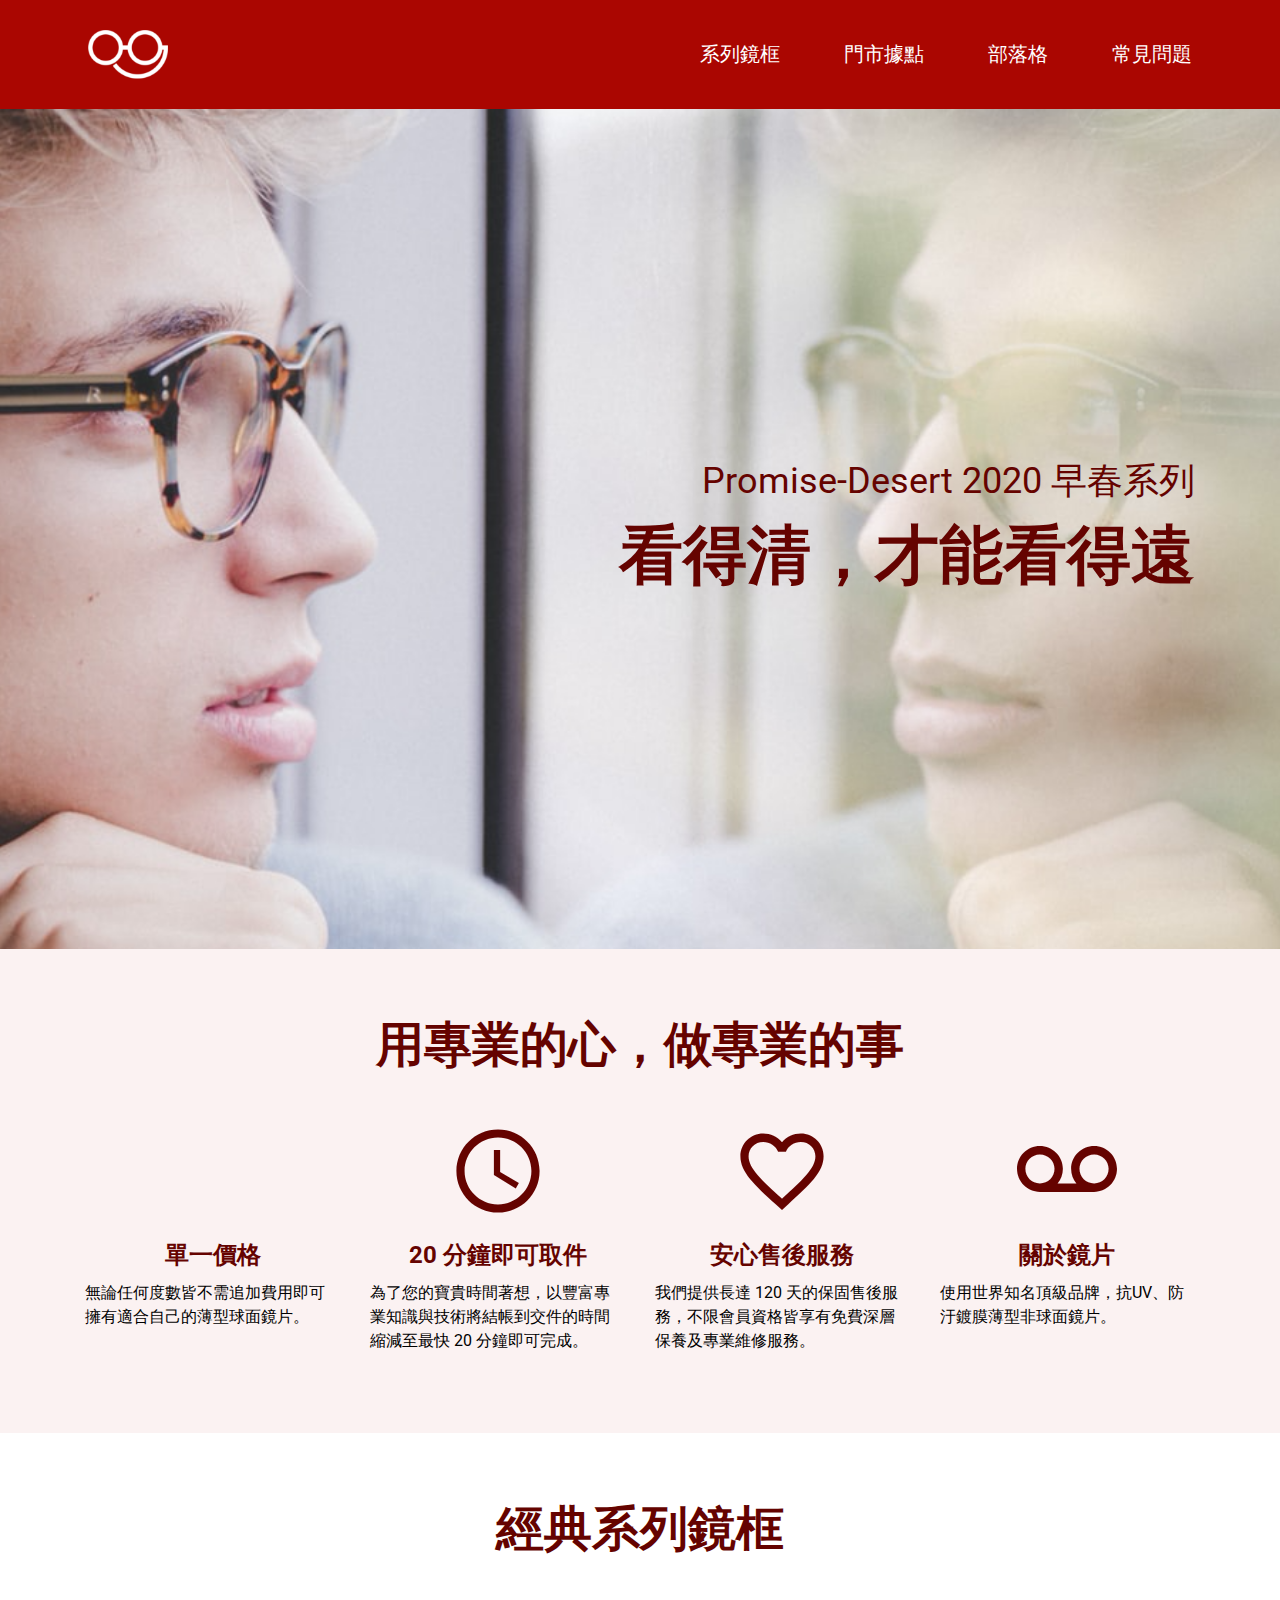
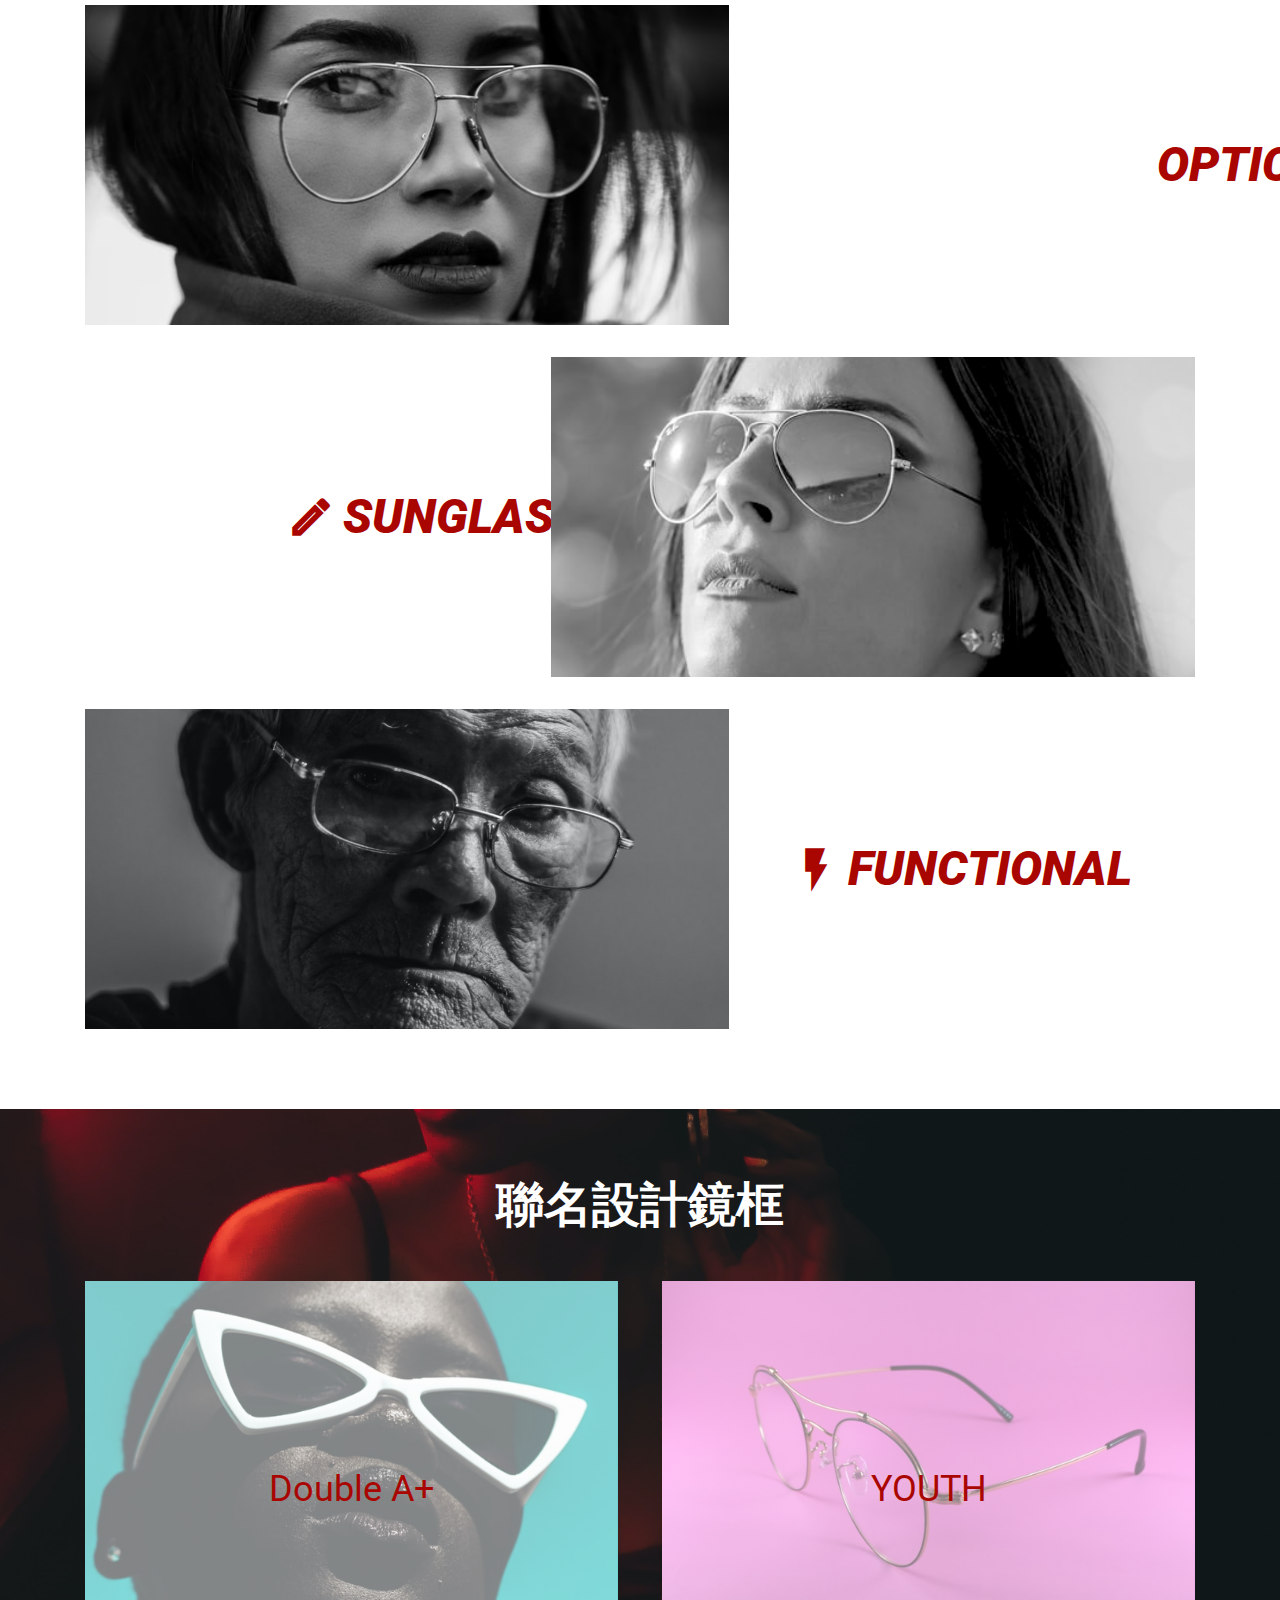
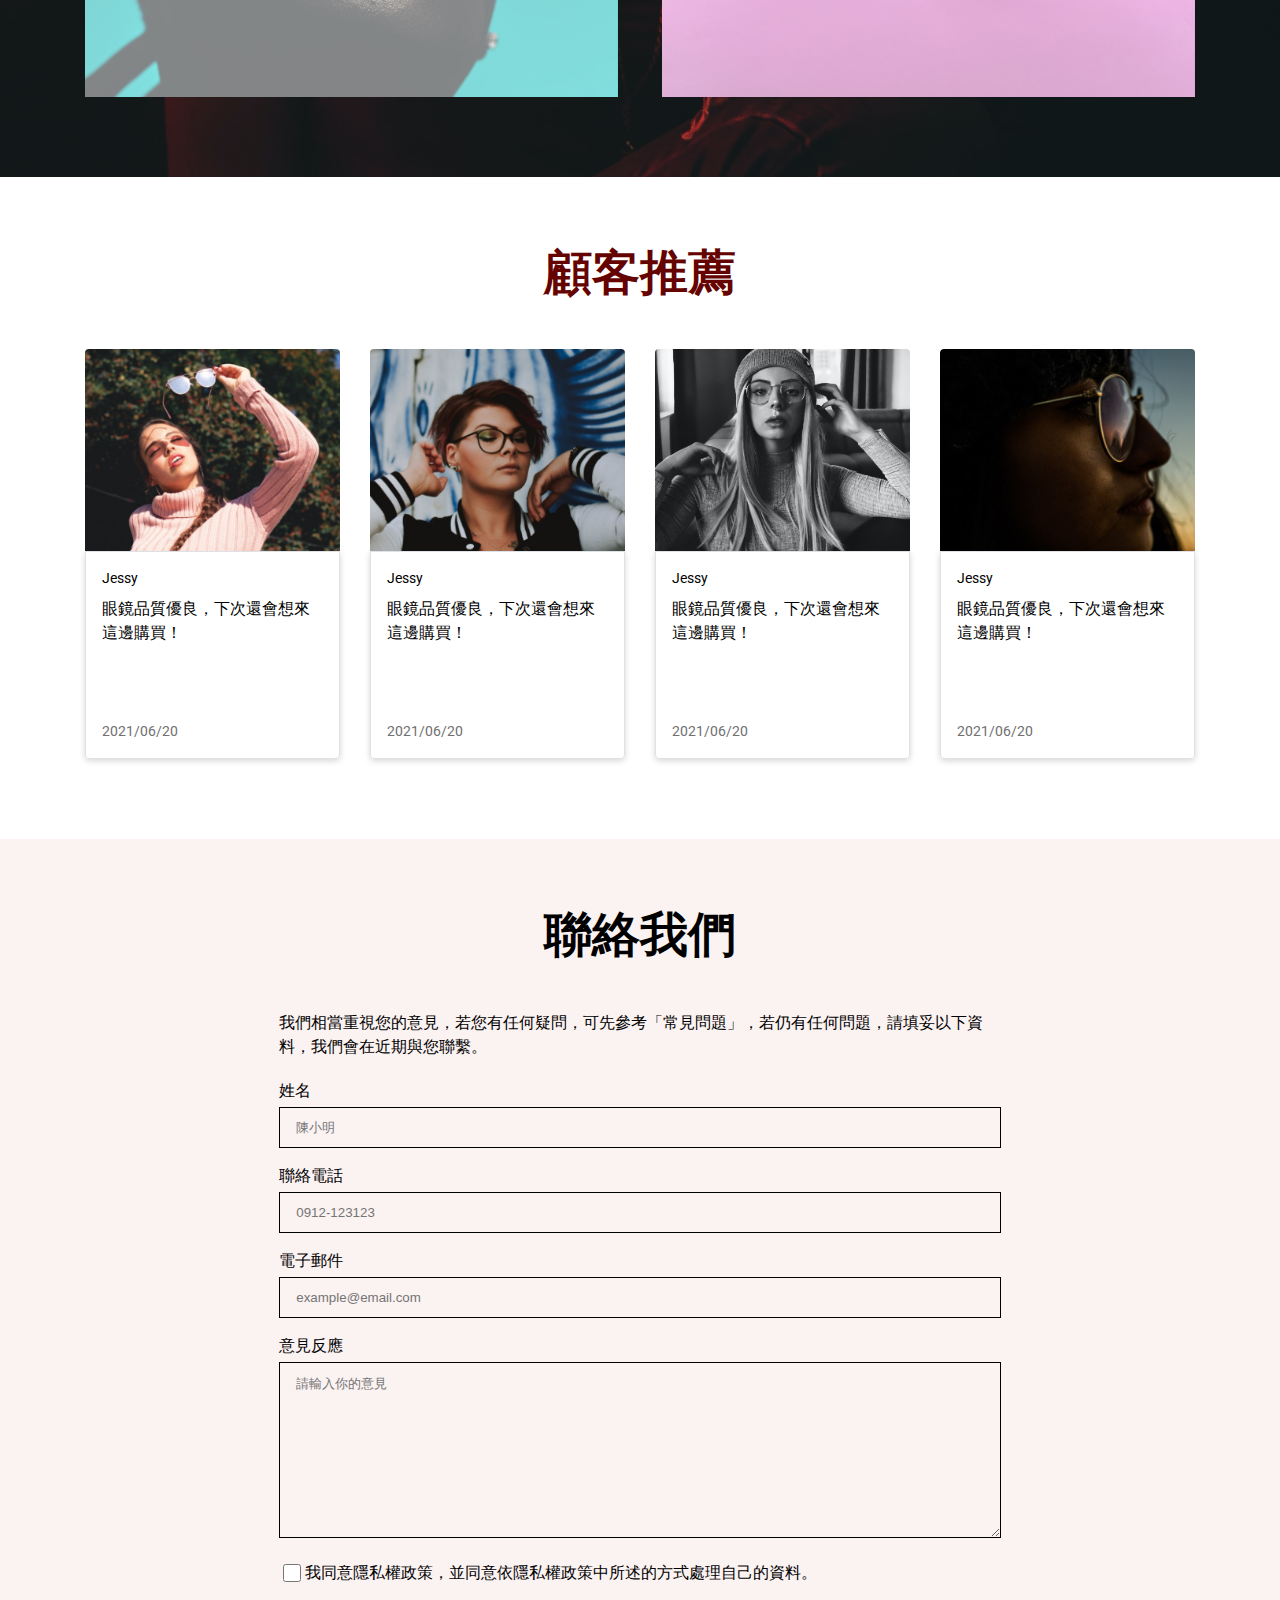
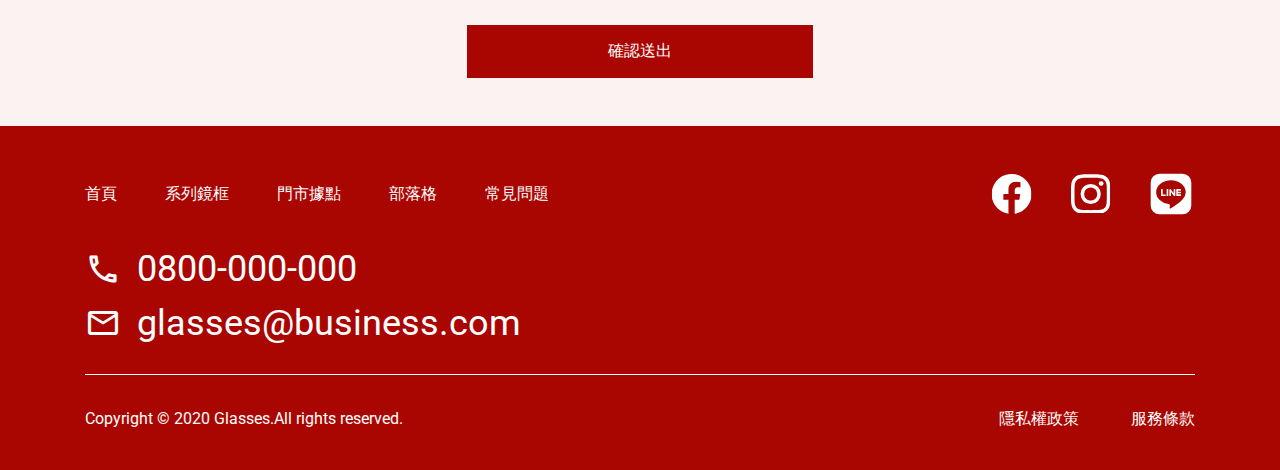
==== commit 2ca4446d: "Update 2021-08-06T08:03:08.955Z" ====
--- a/index.html
+++ b/index.html
@@ -5,14 +5,14 @@
   <meta charset="UTF-8">
   <meta name="viewport" content="width=device-width, initial-scale=1.0">
   <meta http-equiv="X-UA-Compatible" content="ie=edge">
-  <title>眼鏡電商-首頁</title>
+  <title>首頁</title>
   <link href="https://fonts.googleapis.com/css?family=Material+Icons|Material+Icons+Outlined" rel="stylesheet" />
   <link rel="stylesheet" href="./assets/style/all.css">
 </head>
 
 <body>
   <header class="header bg-primary">
-    <a class="header__logo" href="./index.html"><img class="img-fluid" src="./assets/images/logo.png" alt="logo"></a>
+    <h1><a class="header__logo" href="./index.html">眼鏡電商</a></h1>
     <nav class="header__nav">
       <ul class="menu">
         <li class="menu__item border-sm"><a class="menu__link header__link-white" href="./product.html">系列鏡框</a></li>
@@ -22,125 +22,99 @@
       </ul>
     </nav>
   </header>
-  
+  <main>
+    
 <main>
-  <section class="hero bg-center-cover hero__bg text-secondary ">
-    <div class="container h-100 d-flex justify-content-end align-items-center">
-      <h1 class="font-bold flex-grow-1 font-size-md-8 font-size-sm-6 text-end">
-        <span
-          class="d-block font-normal font-size-7 font-size-md-3 font-size-sm-2"
-          >Promise-Desert 2020 早春系列</span
-        >看得清，才能看得遠
-      </h1>
-    </div>
-  </section>
-  <section
-    class="service index-container text-secondary bg-light pb-md-4 pb-sm-2"
-  >
-    <div class="container">
-      <h2
-        class="text-center font-bold font-size-md-6 font-size-sm-4 mb-6 mb-md-5 mb-sm-3d5"
-      >
-        用專業的心，做專業的事
-      </h2>
-      <ul class="row mx-auto">
-        <li
-          class="col-3 col-md-6 col-sm-12 d-flex flex-column align-items-center pb-md-5"
-        >
-          <span class="material-icons-outlined font-size-xxl mb-3">paid</span>
-          <h3 class="font-bold text-center mb-2">單一價格</h3>
+  <section class="hero text-secondary bg_center-cover">
+    <div class="hero__wrap container">
+      <div>
+        <h1 class="hero__title">
+          <span class="hero__text">Promise-Desert 2020 早春系列</span
+          >看得清，才能看得遠
+        </h1>
+      </div>
+    </div>
+  </section>
+  <section class="service text-secondary">
+    <div class="container">
+      <h2 class="service__title">用專業的心，做專業的事</h2>
+      <ul class="service__list">
+        <li class="service__item">
+          <div class="service__top">
+            <span class="material-icons-outlined fz-100">paid</span>
+          </div>
+          <h3 class="service__subtitle">單一價格</h3>
           <p class="service__content text-black">
             無論任何度數皆不需追加費用即可擁有適合自己的薄型球面鏡片。
           </p>
         </li>
-        <li class="col-3 col-md-6 col-sm-12">
-          <div class="d-flex flex-column align-items-center mb-md-5">
-            <span class="material-icons-outlined font-size-xxl mb-3"
-              >schedule</span
-            >
-            <h3 class="font-bold text-center mb-2">20 分鐘即可取件</h3>
-            <p class="service__content text-black">
-              為了您的寶貴時間著想，以豐富專業知識與技術將結帳到交件的時間縮減至最快
-              20 分鐘即可完成。
-            </p>
-          </div>
-        </li>
-        <li class="col-3 col-md-6 col-sm-12">
-          <div class="d-flex flex-column align-items-center mb-md-5">
-            <span class="material-icons-outlined font-size-xxl mb-3"
-              >favorite_border</span
-            >
-            <h3 class="font-bold text-center mb-2">安心售後服務</h3>
-            <p class="service__content text-black">
-              我們提供長達 120
-              天的保固售後服務，不限會員資格皆享有免費深層保養及專業維修服務。
-            </p>
-          </div>
-        </li>
-        <li class="col-3 col-md-6 col-sm-12">
-          <div class="d-flex flex-column align-items-center mb-md-5">
-            <span class="material-icons-outlined font-size-xxl mb-3"
-              >voicemail</span
-            >
-            <h3 class="font-bold text-center mb-2">關於鏡片</h3>
-            <p class="service__content text-black">
-              使用世界知名頂級品牌，抗UV、防汙鍍膜薄型非球面鏡片。
-            </p>
-          </div>
-        </li>
-      </ul>
-    </div>
-  </section>
-  <section class="series index-container pb-sm-5">
-    <div class="container">
-      <h2
-        class="text-center font-bold font-size-md-6 font-size-sm-4 text-secondary mb-6 mb-md-5 mb-sm-3d5"
-      >
-        經典系列鏡框
-      </h2>
-      <ul>
-        <li class="row position-relative mb-5 mb-md-2">
-          <div class="col-7">
-            <div class="series__image series__img1 bg-center-cover"></div>
-          </div>
+        <li class="service__item">
+          <div class="service__top">
+            <span class="material-icons-outlined fz-100">schedule</span>
+          </div>
+          <h3 class="service__subtitle">20 分鐘即可取件</h3>
+          <p class="service__content text-black">
+            為了您的寶貴時間著想，以豐富專業知識與技術將結帳到交件的時間縮減至最快
+            20 分鐘即可完成。
+          </p>
+        </li>
+        <li class="service__item">
+          <div class="service__top">
+            <span class="material-icons-outlined fz-100">favorite_border</span>
+          </div>
+          <h3 class="service__subtitle">安心售後服務</h3>
+          <p class="service__content text-black">
+            我們提供長達 120
+            天的保固售後服務，不限會員資格皆享有免費深層保養及專業維修服務。
+          </p>
+        </li>
+        <li class="service__item">
+          <div class="service__top">
+            <span class="material-icons-outlined fz-100">voicemail</span>
+          </div>
+          <h3 class="service__subtitle">關於鏡片</h3>
+          <p class="service__content text-black">
+            使用世界知名頂級品牌，抗UV、防汙鍍膜薄型非球面鏡片。
+          </p>
+        </li>
+      </ul>
+    </div>
+  </section>
+  <section class="series">
+    <div class="container">
+      <h2 class="series__title text-secondary">經典系列鏡框</h2>
+      <ul class="series__list">
+        <li class="series__item">
           <div
-            class="col-5 col-sm-12 font-size-9 font-size-md-5 d-flex justify-start justify-sm-center align-items-center text-primary font-bold font-italic py-sm-7"
-          >
-            <span class="material-icons-outlined text-reset me-2">
-              auto_awesome
-            </span>
+            class="series__image bg_center-cover"
+            style="background-image: url('./assets/images/product-1.png');"
+          ></div>
+          <div class="series__content text-primary font_italic">
+            <span class="material-icons-outlined"> auto_awesome </span>
             <p class="text-uppercase">
               optical
             </p>
           </div>
         </li>
-        <li
-          class="row position-relative mb-5 mb-md-2 flex-row-reverse flex-md-row"
-        >
-          <div class="col-7">
-            <div class="series__image series__img2 bg-center-cover"></div>
-          </div>
+        <li class="series__item series__even">
           <div
-            class="col-5 col-sm-12 font-size-9 font-size-md-5 d-flex justify-end justify-sm-center justify-md-start align-items-center text-primary font-bold font-italic py-sm-7"
-          >
-            <span class="material-icons-outlined text-reset me-2">
-              light_mode
-            </span>
+            class="series__image bg_center-cover"
+            style="background-image: url('./assets/images/product-2.png');"
+          ></div>
+          <div class="series__content text-primary font_italic">
+            <span class="material-icons-outlined"> light_mode </span>
             <p class="text-uppercase">
               sunglasses
             </p>
           </div>
         </li>
-        <li class="row position-relative mb-5 mb-md-2">
-          <div class="col-7">
-            <div class="series__image series__img3 bg-center-cover"></div>
-          </div>
+        <li class="series__item">
           <div
-            class="col-5 col-sm-12 font-size-9 font-size-md-5 d-flex justify-start justify-sm-center align-items-center text-primary font-bold font-italic py-sm-7"
-          >
-            <span class="material-icons-outlined text-reset me-2">
-              flash_on
-            </span>
+            class="series__image bg_center-cover"
+            style="background-image: url('./assets/images/product-3.png');"
+          ></div>
+          <div class="series__content text-primary font_italic">
+            <span class="material-icons-outlined"> flash_on </span>
             <p class="text-uppercase">
               functional
             </p>
@@ -149,178 +123,154 @@
       </ul>
     </div>
   </section>
-  <section class="classic index-container classic__bg bg-center-cover">
-    <div class="container">
-      <h2
-        class="text-center font-bold text-white font-size-md-6 font-size-sm-4 text-whit mb-6 mb-md-5 mb-sm-3d5"
-      >
-        聯名設計鏡框
-      </h2>
-      <ul class="row text-primary flex-sm-column">
-        <li class="col-6 col-sm-12 mb-sm-3">
-          <div
-            class="bg-center-cover classic__block classic__img1 d-flex justify-center align-items-center"
-          >
-            <h3 class="font-bold font-size-12 font-size-md-6">Double A+</h3>
-          </div>
-        </li>
-        <li class="col-6 col-sm-12">
-          <div
-            class="bg-center-cover classic__block classic__img2 d-flex justify-center align-items-center"
-          >
-            <h3 class="font-bold font-size-12 font-size-md-6">YOUTH</h3>
-          </div>
-        </li>
-      </ul>
-    </div>
-  </section>
-  <section class="recommend index-container pb-md-4 pb-sm-2">
-    <div class="container">
-      <h2
-        class="text-center font-bold font-size-md-6 font-size-sm-4 text-secondary mb-6 mb-md-5 mb-sm-3d5"
-      >
-        顧客推薦
-      </h2>
-      <ul class="row">
-        <li class="col-3 col-md-6 col-sm-12">
-          <div class="card font-size-1 shadow-sm rounded-1 mb-md-5">
-            <img
-              class="card__img w-100"
-              src="./assets/images/rec-1.png"
-              alt="customer-img"
+  <section class="classic bg_center-cover">
+    <div class="container">
+      <h2 class="classic__title text-white">聯名設計鏡框</h2>
+      <ul class="classic__list text-primary">
+        <li class="classic__item bg_center-cover classic__img1">
+          <h3 class="classic__content">Double A+</h3>
+        </li>
+        <li class="classic__item bg_center-cover classic__img2">
+          <h3 class="classic__content">YOUTH</h3>
+        </li>
+      </ul>
+    </div>
+  </section>
+  <section class="recommend">
+    <div class="container">
+      <h2 class="recommend__title text-secondary">顧客推薦</h2>
+      <ul class="recommend__list">
+        <li class="card">
+          <img
+            class="card__img"
+            src="./assets/images/rec-1.png"
+            alt="customer-img"
+          />
+          <div class="card__body">
+            <h3 class="card__title">Jessy</h3>
+            <p class="card__content">眼鏡品質優良，下次還會想來這邊購買！</p>
+            <div class="card__footer">2021/06/20</div>
+          </div>
+        </li>
+        <li class="card">
+          <img
+            class="card__img"
+            src="./assets/images/rec-2.png"
+            alt="customer-img"
+          />
+          <div class="card__body">
+            <h3 class="card__title">Jessy</h3>
+            <p class="card__content">眼鏡品質優良，下次還會想來這邊購買！</p>
+            <div class="card__footer">2021/06/20</div>
+          </div>
+        </li>
+        <li class="card">
+          <img
+            class="card__img"
+            src="./assets/images/rec-3.png"
+            alt="customer-img"
+          />
+          <div class="card__body">
+            <h3 class="card__title">Jessy</h3>
+            <p class="card__content">眼鏡品質優良，下次還會想來這邊購買！</p>
+            <div class="card__footer">2021/06/20</div>
+          </div>
+        </li>
+        <li class="card">
+          <img
+            class="card__img"
+            src="./assets/images/rec-4.png"
+            alt="customer-img"
+          />
+          <div class="card__body">
+            <h3 class="card__title">Jessy</h3>
+            <p class="card__content">眼鏡品質優良，下次還會想來這邊購買！</p>
+            <div class="card__footer">2021/06/20</div>
+          </div>
+        </li>
+      </ul>
+    </div>
+  </section>
+  <section class="contactUs">
+    <div class="container">
+      <h2 class="contactUs__title">聯絡我們</h2>
+      <div class="contactUs__body">
+        <p class="contactUs__content">
+          我們相當重視您的意見，若您有任何疑問，可先參考「常見問題」，若仍有任何問題，請填妥以下資料，我們會在近期與您聯繫。
+        </p>
+        <form class="userInfo" action="#">
+          <div class="userInfo__item">
+            <label class="d-block" for="name">姓名</label>
+            <input
+              class="userInfo__input"
+              type="text"
+              id="name"
+              name="name"
+              placeholder="陳小明"
             />
-            <div class="border p-3 px-md-4">
-              <h3 class="text-reset">Jessy</h3>
-              <p class="card__content my-2 font-size-2">
-                眼鏡品質優良，下次還會想來這邊購買！
-              </p>
-              <div class="text-reset text-gray">2021/06/20</div>
-            </div>
-          </div>
-        </li>
-        <li class="col-3 col-md-6 col-sm-12">
-          <div class="card font-size-1 shadow-sm rounded-1 mb-md-5">
-            <img
-              class="card__img w-100"
-              src="./assets/images/rec-2.png"
-              alt="customer-img"
-            />
-            <div class="border p-3 px-md-4">
-              <h3 class="text-reset">凱倫</h3>
-              <p class="card__content my-2 font-size-2">
-                做工細緻、鏡架很輕盈，待久也不會覺得有負擔，推薦給大家！
-              </p>
-              <div class="text-reset text-gray">2021/04/18</div>
-            </div>
-          </div>
-        </li>
-        <li class="col-3 col-md-6 col-sm-12">
-          <div class="card font-size-1 shadow-sm rounded-1 mb-md-5">
-            <img
-              class="card__img w-100"
-              src="./assets/images/rec-3.png"
-              alt="customer-img"
-            />
-            <div class="border p-3 px-md-4">
-              <h3 class="text-reset">悠悠</h3>
-              <p class="card__content my-2 font-size-2">
-                眼鏡品質優良，下次還會想來這邊購買！
-              </p>
-              <div class="text-reset text-gray">2021/06/20</div>
-            </div>
-          </div>
-        </li>
-        <li class="col-3 col-md-6 col-sm-12">
-          <div class="card font-size-1 shadow-sm rounded-1 mb-md-5">
-            <img
-              class="card__img w-100"
-              src="./assets/images/rec-4.png"
-              alt="customer-img"
-            />
-            <div class="border p-3 px-md-4">
-              <h3 class="text-reset">Kyuan</h3>
-              <p class="card__content my-2 font-size-2">
-                眼鏡品質優良，下次還會想來這邊購買！
-              </p>
-              <div class="text-reset text-gray">2021/06/20</div>
-            </div>
-          </div>
-        </li>
-      </ul>
-    </div>
-  </section>
-  <section class="contactUs bg-light index-container">
-    <div class="container">
-      <h2
-        class="text-center text-black font-bold font-size-md-6 font-size-sm-4 text-secondary mb-6 mb-md-5 mb-sm-3d5"
-      >
-        聯絡我們
-      </h2>
-      <form action="#" class="font-size-md-1">
-        <div class="col-8 col-sm-12 mx-auto">
-          <p class="mb-3d5 mb-md-3 mb-sm-2">
-            我們相當重視您的意見，若您有任何疑問，可先參考「常見問題」，若仍有任何問題，請填妥以下資料，我們會在近期與您聯繫。
-          </p>
-          <div class="d-flex flex-column mb-3 mb-md-2">
-            <label class="d-block" for="">姓名</label>
-            <input class="contactUs__input" type="text" placeholder="陳小明" />
-          </div>
-          <div class="d-flex flex-column mb-3 mb-md-2">
-            <label class="d-block" for="">聯絡電話</label>
+          </div>
+          <div class="userInfo__item">
+            <label class="d-block" for="tel">聯絡電話</label>
             <input
-              class="contactUs__input"
+              class="userInfo__input"
               type="text"
+              name="tel"
+              id="tel"
               placeholder="0912-123123"
             />
           </div>
-          <div class="d-flex flex-column mb-3 mb-md-2">
-            <label class="d-block" for="">電子郵件</label>
+          <div class="userInfo__item">
+            <label class="d-block" for="email">電子郵件</label>
             <input
-              class="contactUs__input"
+              class="userInfo__input"
               type="text"
               placeholder="example@email.com"
+              id="email"
             />
           </div>
-          <div class="d-flex flex-column mb-3 mb-md-2">
-            <label class="d-block" for="">意見反應</label>
+          <div class="userInfo__item">
+            <label class="d-block" for="comment">意見反應</label>
             <textarea
-              class="contactUs__input"
-              name=""
-              id=""
+              class="userInfo__input"
+              name="comment"
+              id="comment"
               cols="30"
               rows="10"
               placeholder="請輸入你的意見"
             ></textarea>
           </div>
-          <div class="d-flex mb-6 mb-md-3d5">
+          <div class="userInfo__item userInfo__item-last">
             <input
+              class="userInfo__checkbox"
               type="checkbox"
-              name="policy"
-              value="Bike"
+              id="term"
+              name="term"
             />
-            <label for=""
+            <label for="term"
               >我同意隱私權政策，並同意依隱私權政策中所述的方式處理自己的資料。</label
             >
           </div>
-        </div>
-        <div class="col-4 col-sm-6 mx-auto">
-          <button type="button" class="btn w-100 font-size-md-1">確認送出</button>
-        </div>
-      </form>
+          <div>
+            <button type="button" class="userInfo__button btn">確認送出</button>
+          </div>
+        </form>
+      </div>
     </div>
   </section>
 </main>
 
-  <footer class="footer bg-primary">
+  </main>
+  
+  <footer class="footer">
     <div class="container">
       <div class="footer-wrap">
         <div>
           <ul class="footerMenu">
-            <li class="footerMenu-item"><a class="footerMenu-link" href="./index.html">首頁</a></li>
-            <li class="footerMenu-item"><a class="footerMenu-link" href="./product.html">系列鏡框</a></li>
-            <li class="footerMenu-item"><a class="footerMenu-link" href="./location.html">門市據點</a></li>
-            <li class="footerMenu-item"><a class="footerMenu-link" href="./blog.html">部落格</a></li>
-            <li class="footerMenu-item"><a class="footerMenu-link" href="./faq.html">常見問題</a></li>
+            <li class="footerMenu-item"><a class="footerMenu-link" href="">首頁</a></li>
+            <li class="footerMenu-item"><a class="footerMenu-link" href="">系列鏡框</a></li>
+            <li class="footerMenu-item"><a class="footerMenu-link" href="">門市據點</a></li>
+            <li class="footerMenu-item"><a class="footerMenu-link" href="">部落格</a></li>
+            <li class="footerMenu-item"><a class="footerMenu-link" href="">常見問題</a></li>
           </ul>
           <ul class="contact">
             <li><a href="#" class="contact-link"><span class="material-icons-outlined lg-36 md-24 sm-18">
@@ -334,9 +284,9 @@
         </div>
         <div>
           <ul class="social">
-            <li class="social-item"><a class="social-link social__bg-fb bg-center-cover" href="#"></a></li>
-            <li class="social-item"><a class="social-link social__bg-ig bg-center-cover" href="#"></a></li>
-            <li class="social-item"><a class="social-link social__bg-line bg-center-cover" href="#"></a></li>
+            <li class="social-item"><a class="social-link bg-fb" href="#"></a></li>
+            <li class="social-item"><a class="social-link bg-ig" href="#"></a></li>
+            <li class="social-item"><a class="social-link bg-line" href="#"></a></li>
           </ul>
         </div>
       </div>
--- a/assets/style/all.css
+++ b/assets/style/all.css
@@ -75,298 +75,7 @@
 
 h3,
 .h3 {
-  font-size: 1.5rem; }
-
-h4,
-.h4 {
-  font-size: 1.5rem; }
-
-h5,
-.h5 {
-  font-size: 1rem; }
-
-h6,
-.h6 {
-  font-size: 0.875rem; }
-
-.material-icons, .material-icons-outlined {
-  display: inline-block;
-  font-size: inherit;
-  line-height: inherit;
-  vertical-align: middle;
-  -webkit-transform: translateY(-0.1em);
-      -ms-transform: translateY(-0.1em);
-          transform: translateY(-0.1em); }
-
-.container {
-  max-width: 1140px;
-  margin: 0 auto;
-  padding-left: 15px;
-  padding-right: 15px; }
-  @media (max-width: 768px) {
-    .container {
-      max-width: 720px; } }
-  @media (max-width: 375px) {
-    .container {
-      max-width: 375px; } }
-
-.container-fluid {
-  max-width: 100%;
-  margin: 0 auto;
-  padding-left: 15px;
-  padding-right: 15px; }
-  @media (max-width: 768px) {
-    .container-fluid {
-      max-width: 100%; } }
-  @media (max-width: 375px) {
-    .container-fluid {
-      max-width: 100%; } }
-
-.row {
-  display: -webkit-box;
-  display: -ms-flexbox;
-  display: flex;
-  -ms-flex-wrap: wrap;
-      flex-wrap: wrap;
-  margin-left: -15px;
-  margin-right: -15px; }
-
-.col-0 {
-  padding-left: 0;
-  padding-right: 0; }
-
-.col {
-  padding-left: 15px;
-  padding-right: 15px;
-  -webkit-box-flex: 1;
-      -ms-flex-positive: 1;
-          flex-grow: 1; }
-
-.col-1 {
-  padding-left: 15px;
-  padding-right: 15px;
-  width: 8.33333%; }
-
-.col-2 {
-  padding-left: 15px;
-  padding-right: 15px;
-  width: 16.66667%; }
-
-.col-3 {
-  padding-left: 15px;
-  padding-right: 15px;
-  width: 25%; }
-
-.col-4 {
-  padding-left: 15px;
-  padding-right: 15px;
-  width: 33.33333%; }
-
-.col-5 {
-  padding-left: 15px;
-  padding-right: 15px;
-  width: 41.66667%; }
-
-.col-6 {
-  padding-left: 15px;
-  padding-right: 15px;
-  width: 50%; }
-
-.col-7 {
-  padding-left: 15px;
-  padding-right: 15px;
-  width: 58.33333%; }
-
-.col-8 {
-  padding-left: 15px;
-  padding-right: 15px;
-  width: 66.66667%; }
-
-.col-9 {
-  padding-left: 15px;
-  padding-right: 15px;
-  width: 75%; }
-
-.col-10 {
-  padding-left: 15px;
-  padding-right: 15px;
-  width: 83.33333%; }
-
-.col-11 {
-  padding-left: 15px;
-  padding-right: 15px;
-  width: 91.66667%; }
-
-.col-12 {
-  padding-left: 15px;
-  padding-right: 15px;
-  width: 100%; }
-
-@media (max-width: 768px) {
-  .col-md-1 {
-    padding-left: 15px;
-    padding-right: 15px;
-    width: 8.33333%; } }
-
-@media (max-width: 768px) {
-  .col-md-2 {
-    padding-left: 15px;
-    padding-right: 15px;
-    width: 16.66667%; } }
-
-@media (max-width: 768px) {
-  .col-md-3 {
-    padding-left: 15px;
-    padding-right: 15px;
-    width: 25%; } }
-
-@media (max-width: 768px) {
-  .col-md-4 {
-    padding-left: 15px;
-    padding-right: 15px;
-    width: 33.33333%; } }
-
-@media (max-width: 768px) {
-  .col-md-5 {
-    padding-left: 15px;
-    padding-right: 15px;
-    width: 41.66667%; } }
-
-@media (max-width: 768px) {
-  .col-md-6 {
-    padding-left: 15px;
-    padding-right: 15px;
-    width: 50%; } }
-
-@media (max-width: 768px) {
-  .col-md-7 {
-    padding-left: 15px;
-    padding-right: 15px;
-    width: 58.33333%; } }
-
-@media (max-width: 768px) {
-  .col-md-8 {
-    padding-left: 15px;
-    padding-right: 15px;
-    width: 66.66667%; } }
-
-@media (max-width: 768px) {
-  .col-md-9 {
-    padding-left: 15px;
-    padding-right: 15px;
-    width: 75%; } }
-
-@media (max-width: 768px) {
-  .col-md-10 {
-    padding-left: 15px;
-    padding-right: 15px;
-    width: 83.33333%; } }
-
-@media (max-width: 768px) {
-  .col-md-11 {
-    padding-left: 15px;
-    padding-right: 15px;
-    width: 91.66667%; } }
-
-@media (max-width: 768px) {
-  .col-md-12 {
-    padding-left: 15px;
-    padding-right: 15px;
-    width: 100%; } }
-
-@media (max-width: 768px) {
-  .col-md-0 {
-    padding-left: 0;
-    padding-right: 0; }
-  .col {
-    padding-left: 15px;
-    padding-right: 15px;
-    -webkit-box-flex: 1;
-        -ms-flex-positive: 1;
-            flex-grow: 1; } }
-
-@media (max-width: 375px) {
-  .col-sm-1 {
-    padding-left: 15px;
-    padding-right: 15px;
-    width: 8.33333%; } }
-
-@media (max-width: 375px) {
-  .col-sm-2 {
-    padding-left: 15px;
-    padding-right: 15px;
-    width: 16.66667%; } }
-
-@media (max-width: 375px) {
-  .col-sm-3 {
-    padding-left: 15px;
-    padding-right: 15px;
-    width: 25%; } }
-
-@media (max-width: 375px) {
-  .col-sm-4 {
-    padding-left: 15px;
-    padding-right: 15px;
-    width: 33.33333%; } }
-
-@media (max-width: 375px) {
-  .col-sm-5 {
-    padding-left: 15px;
-    padding-right: 15px;
-    width: 41.66667%; } }
-
-@media (max-width: 375px) {
-  .col-sm-6 {
-    padding-left: 15px;
-    padding-right: 15px;
-    width: 50%; } }
-
-@media (max-width: 375px) {
-  .col-sm-7 {
-    padding-left: 15px;
-    padding-right: 15px;
-    width: 58.33333%; } }
-
-@media (max-width: 375px) {
-  .col-sm-8 {
-    padding-left: 15px;
-    padding-right: 15px;
-    width: 66.66667%; } }
-
-@media (max-width: 375px) {
-  .col-sm-9 {
-    padding-left: 15px;
-    padding-right: 15px;
-    width: 75%; } }
-
-@media (max-width: 375px) {
-  .col-sm-10 {
-    padding-left: 15px;
-    padding-right: 15px;
-    width: 83.33333%; } }
-
-@media (max-width: 375px) {
-  .col-sm-11 {
-    padding-left: 15px;
-    padding-right: 15px;
-    width: 91.66667%; } }
-
-@media (max-width: 375px) {
-  .col-sm-12 {
-    padding-left: 15px;
-    padding-right: 15px;
-    width: 100%; } }
-
-@media (max-width: 375px) {
-  .col-sm-0 {
-    padding-left: 0;
-    padding-right: 0; }
-  .col {
-    padding-left: 15px;
-    padding-right: 15px;
-    -webkit-box-flex: 1;
-        -ms-flex-positive: 1;
-            flex-grow: 1; } }
+  font-size: 2.25rem; }
 
 .header {
   display: -webkit-box;
@@ -391,10 +100,19 @@
       padding: 0; } }
   .header__logo {
     display: block;
-    width: 80px; }
+    background-image: url("../images/logo.png");
+    background-repeat: no-repeat;
+    background-position: center center;
+    background-size: cover;
+    width: 80px;
+    height: 49px;
+    text-indent: 101%;
+    white-space: nowrap;
+    overflow: hidden; }
     @media (max-width: 375px) {
       .header__logo {
         width: 48px;
+        height: 29px;
         margin: 10px 0; } }
   @media (max-width: 375px) {
     .header__nav {
@@ -428,6 +146,7 @@
         text-align: center; } }
 
 .footer {
+  background-color: #aa0601;
   padding-top: 44px;
   padding-bottom: 39px; }
   @media (max-width: 768px) {
@@ -449,7 +168,8 @@
     @media (max-width: 768px) {
       .footer .footer-wrap {
         margin-bottom: 1.25rem; } }
-  .footer, .footer a {
+  .footer,
+  .footer a {
     color: #fff; }
   .footer .footerMenu {
     display: -webkit-box;
@@ -495,12 +215,6 @@
     display: -webkit-box;
     display: -ms-flexbox;
     display: flex; }
-    .footer .social__bg-fb {
-      background-image: url("../images/icon-fb.svg"); }
-    .footer .social__bg-ig {
-      background-image: url("../images/icon-ig.svg"); }
-    .footer .social__bg-line {
-      background-image: url("../images/icon-line.svg"); }
     .footer .social .social-link {
       display: block;
       width: 48px;
@@ -565,56 +279,8 @@
     main {
       min-height: calc(100vh - 146px - 233px); } }
 
-.categoryMenu__item {
-  padding: 27px 0;
-  background-image: -webkit-gradient(linear, left top, left bottom, from(rgba(170, 6, 1, 0.2)), to(rgba(170, 6, 1, 0.2)));
-  background-image: -o-linear-gradient(rgba(170, 6, 1, 0.2), rgba(170, 6, 1, 0.2));
-  background-image: linear-gradient(rgba(170, 6, 1, 0.2), rgba(170, 6, 1, 0.2));
-  background-position: left bottom;
-  background-size: 0 8px;
-  background-repeat: no-repeat;
-  -webkit-transition: background-size 0.3s;
-  -o-transition: background-size 0.3s;
-  transition: background-size 0.3s; }
-  @media (max-width: 768px) {
-    .categoryMenu__item {
-      padding: 14px 0; } }
-  @media (max-width: 375px) {
-    .categoryMenu__item {
-      padding: 6px 0; } }
-  .categoryMenu__item.active {
-    background-image: -webkit-gradient(linear, left top, left bottom, from(#aa0601), to(#aa0601));
-    background-image: -o-linear-gradient(#aa0601, #aa0601);
-    background-image: linear-gradient(#aa0601, #aa0601);
-    background-size: 100% 8px; }
-  .categoryMenu__item:not(.active):hover {
-    background-size: 100% 8px; }
-
-.banner__img {
-  min-height: 304px; }
-  @media (max-width: 375px) {
-    .banner__img {
-      min-height: 148px; } }
-
-.breadcrumb {
-  display: -webkit-box;
-  display: -ms-flexbox;
-  display: flex; }
-  .breadcrumb a {
-    color: #000; }
-  .breadcrumb-item.active {
-    color: #aa0601; }
-  .breadcrumb-item + .breadcrumb-item {
-    margin-left: 1.5rem;
-    position: relative; }
-    .breadcrumb-item + .breadcrumb-item::after {
-      content: '/';
-      position: absolute;
-      left: -0.75rem; }
-
-.text-reset {
-  font-size: inherit !important;
-  color: inherit !important; }
+.bg-primary {
+  background-color: #aa0601; }
 
 .text-white {
   color: #fff !important; }
@@ -622,303 +288,36 @@
 .text-primary {
   color: #aa0601 !important; }
 
-.text-gray {
-  color: #707070 !important; }
-
-.text-gray500 {
-  color: #555555 !important; }
-
 .text-secondary {
   color: #650300 !important; }
 
 .text-black {
   color: #000 !important; }
 
+.fz-100 {
+  font-size: 100px; }
+
+.font_italic {
+  font-style: italic !important; }
+
 .text-uppercase {
   text-transform: uppercase !important; }
 
-.text-lowercase {
-  text-transform: lowercase !important; }
-
-.text-start {
-  text-align: left; }
-
-.text-end {
-  text-align: right; }
-
-.text-center {
-  text-align: center; }
-
-@media (max-width: 768px) {
-  .text-md-reset {
-    font-size: inherit !important;
-    color: inherit !important; }
-  .text-md-white {
-    color: #fff !important; }
-  .text-md-primary {
-    color: #aa0601 !important; }
-  .text-md-gray {
-    color: #707070 !important; }
-  .text-md-gray500 {
-    color: #555555 !important; }
-  .text-md-secondary {
-    color: #650300 !important; }
-  .text-md-black {
-    color: #000 !important; }
-  .text-md-uppercase {
-    text-transform: uppercase !important; }
-  .text-md-lowercase {
-    text-transform: lowercase !important; }
-  .text-md-start {
-    text-align: left; }
-  .text-md-end {
-    text-align: right; }
-  .text-md-center {
-    text-align: center; } }
-
-@media (max-width: 375px) {
-  .text-sm-reset {
-    font-size: inherit !important;
-    color: inherit !important; }
-  .text-sm-white {
-    color: #fff !important; }
-  .text-sm-primary {
-    color: #aa0601 !important; }
-  .text-sm-gray {
-    color: #707070 !important; }
-  .text-sm-gray500 {
-    color: #555555 !important; }
-  .text-sm-secondary {
-    color: #650300 !important; }
-  .text-sm-black {
-    color: #000 !important; }
-  .text-sm-uppercase {
-    text-transform: uppercase !important; }
-  .text-sm-lowercase {
-    text-transform: lowercase !important; }
-  .text-sm-start {
-    text-align: left; }
-  .text-sm-end {
-    text-align: right; }
-  .text-sm-center {
-    text-align: center; } }
-
-.white-space-nowrap {
-  white-space: nowrap; }
-
-.bg-primary {
-  background-color: #aa0601; }
-
-.bg-secondary {
-  background-color: #650300; }
-
-.bg-center-cover {
+.bg_center-cover {
   background-position: center center;
   background-size: cover;
   background-repeat: no-repeat; }
 
-.bg-light {
-  background-color: #fbf2f2; }
-
-.bg-black {
-  background-color: #000 !important; }
-
-.font-bold {
-  font-weight: bold !important; }
-
-.font-italic {
-  font-style: italic !important; }
-
-.font-normal {
-  font-weight: normal !important; }
-
-.font-regular {
-  font-weight: 400 !important; }
-
-.font-medium {
-  font-weight: 500 !important; }
-
-.font-black {
-  font-weight: 900 !important; }
-
-@media (max-width: 375px) {
-  .font-sm-bold {
-    font-weight: bold !important; }
-  .font-sm-italic {
-    font-style: italic !important; }
-  .font-sm-normal {
-    font-weight: normal !important; }
-  .font-sm-regular {
-    font-weight: 400 !important; }
-  .font-sm-medium {
-    font-weight: 500 !important; }
-  .font-sm-black {
-    font-weight: 900 !important; } }
-
-.font-size-0 {
-  font-size: 0 !important; }
-
-.font-size-1 {
-  font-size: 0.875rem !important; }
-
-.font-size-2 {
-  font-size: 1rem !important; }
-
-.font-size-3 {
-  font-size: 1.25rem !important; }
-
-.font-size-4 {
-  font-size: 1.5rem !important; }
-
-.font-size-5 {
-  font-size: 1.75rem !important; }
-
-.font-size-6 {
-  font-size: 2rem !important; }
-
-.font-size-7 {
-  font-size: 2.25rem !important; }
-
-.font-size-8 {
-  font-size: 2.5rem !important; }
-
-.font-size-9 {
-  font-size: 3rem !important; }
-
-.font-size-10 {
-  font-size: 3.5rem !important; }
-
-.font-size-11 {
-  font-size: 4rem !important; }
-
-.font-size-12 {
-  font-size: 4.5rem !important; }
-
-.font-size-xxl {
-  font-size: 6.25rem !important; }
-
-.font-size-8d5 {
-  font-size: 2.625rem !important; }
-
-@media (max-width: 768px) {
-  .font-size-md-0 {
-    font-size: 0 !important; } }
-
-@media (max-width: 768px) {
-  .font-size-md-1 {
-    font-size: 0.875rem !important; } }
-
-@media (max-width: 768px) {
-  .font-size-md-2 {
-    font-size: 1rem !important; } }
-
-@media (max-width: 768px) {
-  .font-size-md-3 {
-    font-size: 1.25rem !important; } }
-
-@media (max-width: 768px) {
-  .font-size-md-4 {
-    font-size: 1.5rem !important; } }
-
-@media (max-width: 768px) {
-  .font-size-md-5 {
-    font-size: 1.75rem !important; } }
-
-@media (max-width: 768px) {
-  .font-size-md-6 {
-    font-size: 2rem !important; } }
-
-@media (max-width: 768px) {
-  .font-size-md-7 {
-    font-size: 2.25rem !important; } }
-
-@media (max-width: 768px) {
-  .font-size-md-8 {
-    font-size: 2.5rem !important; } }
-
-@media (max-width: 768px) {
-  .font-size-md-9 {
-    font-size: 3rem !important; } }
-
-@media (max-width: 768px) {
-  .font-size-md-10 {
-    font-size: 3.5rem !important; } }
-
-@media (max-width: 768px) {
-  .font-size-md-11 {
-    font-size: 4rem !important; } }
-
-@media (max-width: 768px) {
-  .font-size-md-12 {
-    font-size: 4.5rem !important; } }
-
-@media (max-width: 768px) {
-  .font-size-md-xxl {
-    font-size: 6.25rem !important; } }
-
-@media (max-width: 768px) {
-  .font-size-md-8d5 {
-    font-size: 2.625rem !important; } }
-
-@media (max-width: 375px) {
-  .font-size-sm-0 {
-    font-size: 0 !important; } }
-
-@media (max-width: 375px) {
-  .font-size-sm-1 {
-    font-size: 0.875rem !important; } }
-
-@media (max-width: 375px) {
-  .font-size-sm-2 {
-    font-size: 1rem !important; } }
-
-@media (max-width: 375px) {
-  .font-size-sm-3 {
-    font-size: 1.25rem !important; } }
-
-@media (max-width: 375px) {
-  .font-size-sm-4 {
-    font-size: 1.5rem !important; } }
-
-@media (max-width: 375px) {
-  .font-size-sm-5 {
-    font-size: 1.75rem !important; } }
-
-@media (max-width: 375px) {
-  .font-size-sm-6 {
-    font-size: 2rem !important; } }
-
-@media (max-width: 375px) {
-  .font-size-sm-7 {
-    font-size: 2.25rem !important; } }
-
-@media (max-width: 375px) {
-  .font-size-sm-8 {
-    font-size: 2.5rem !important; } }
-
-@media (max-width: 375px) {
-  .font-size-sm-9 {
-    font-size: 3rem !important; } }
-
-@media (max-width: 375px) {
-  .font-size-sm-10 {
-    font-size: 3.5rem !important; } }
-
-@media (max-width: 375px) {
-  .font-size-sm-11 {
-    font-size: 4rem !important; } }
-
-@media (max-width: 375px) {
-  .font-size-sm-12 {
-    font-size: 4.5rem !important; } }
-
-@media (max-width: 375px) {
-  .font-size-sm-xxl {
-    font-size: 6.25rem !important; } }
-
-@media (max-width: 375px) {
-  .font-size-sm-8d5 {
-    font-size: 2.625rem !important; } }
+.container {
+  max-width: 1140px;
+  margin: 0 auto;
+  padding: 0 15px; }
+  @media (max-width: 768px) {
+    .container {
+      max-width: 720px; } }
+  @media (max-width: 375px) {
+    .container {
+      max-width: 375px; } }
 
 .img-fluid {
   max-width: 100%;
@@ -928,3329 +327,757 @@
   .border-sm {
     border: 1px solid #fff; } }
 
-.border-bottom-1 {
-  border-bottom: 1px solid #707070; }
-
-.border-left-right-1 {
-  border-left: 1px solid #DCDCDC;
-  border-right: 1px solid #DCDCDC; }
-
-.rounded-4 {
-  border-radius: 4px; }
-
 .d-block {
   display: block; }
 
-.d-none {
-  display: none; }
-
-.d-flex {
-  display: -webkit-box;
-  display: -ms-flexbox;
-  display: flex; }
-
-.d-inline {
-  display: inline; }
-
-.d-inline-block {
-  display: inline-block; }
-
-@media (max-width: 768px) {
-  .d-md-block {
-    display: block; }
-  .d-md-none {
-    display: none; }
-  .d-md-flex {
-    display: -webkit-box;
-    display: -ms-flexbox;
-    display: flex; }
-  .d-md-inline {
-    display: inline; }
-  .d-md-inline-block {
-    display: inline-block; } }
-
-@media (max-width: 375px) {
-  .d-sm-block {
-    display: block; }
-  .d-sm-none {
-    display: none; }
-  .d-sm-flex {
-    display: -webkit-box;
-    display: -ms-flexbox;
-    display: flex; }
-  .d-sm-inline {
-    display: inline; }
-  .d-sm-inline-block {
-    display: inline-block; } }
-
-.flex-row {
-  -webkit-box-orient: horizontal;
-  -webkit-box-direction: normal;
-      -ms-flex-direction: row;
-          flex-direction: row; }
-
-.flex-row-reverse {
-  -webkit-box-orient: horizontal;
-  -webkit-box-direction: reverse;
-      -ms-flex-direction: row-reverse;
-          flex-direction: row-reverse; }
-
-.flex-column {
-  -webkit-box-orient: vertical;
-  -webkit-box-direction: normal;
-      -ms-flex-direction: column;
-          flex-direction: column; }
-
-.flex-column-reverse {
-  -webkit-box-orient: vertical;
-  -webkit-box-direction: reverse;
-      -ms-flex-direction: column-reverse;
-          flex-direction: column-reverse; }
-
-.flex-wrap {
-  -ms-flex-wrap: wrap;
-      flex-wrap: wrap; }
-
-.flex-nowrap {
-  -ms-flex-wrap: nowrap;
-      flex-wrap: nowrap; }
-
-.flex-grow-1 {
-  -webkit-box-flex: 1;
-      -ms-flex-positive: 1;
-          flex-grow: 1; }
-
-@media (max-width: 768px) {
-  .flex-md-row {
-    -webkit-box-orient: horizontal;
+.material-icons.sm-18,
+.material-icons-outlined.sm-18 {
+  font-size: 18px; }
+
+.material-icons.sm-24,
+.material-icons-outlined.sm-24 {
+  font-size: 24px; }
+
+.material-icons.sm-36,
+.material-icons-outlined.sm-36 {
+  font-size: 36px; }
+
+.material-icons.sm-40,
+.material-icons-outlined.sm-40 {
+  font-size: 40px; }
+
+.material-icons.sm-48,
+.material-icons-outlined.sm-48 {
+  font-size: 48px; }
+
+.material-icons.md-18,
+.material-icons-outlined.md-18 {
+  font-size: 18px; }
+
+.material-icons.md-24,
+.material-icons-outlined.md-24 {
+  font-size: 24px; }
+
+.material-icons.md-36,
+.material-icons-outlined.md-36 {
+  font-size: 36px; }
+
+.material-icons.md-40,
+.material-icons-outlined.md-40 {
+  font-size: 40px; }
+
+.material-icons.md-48,
+.material-icons-outlined.md-48 {
+  font-size: 48px; }
+
+.material-icons.lg-18,
+.material-icons-outlined.lg-18 {
+  font-size: 18px; }
+
+.material-icons.lg-24,
+.material-icons-outlined.lg-24 {
+  font-size: 24px; }
+
+.material-icons.lg-36,
+.material-icons-outlined.lg-36 {
+  font-size: 36px; }
+
+.material-icons.lg-40,
+.material-icons-outlined.lg-40 {
+  font-size: 40px; }
+
+.material-icons.lg-48,
+.material-icons-outlined.lg-48 {
+  font-size: 48px; }
+
+.bg-fb {
+  background-image: url("../images/icon-fb.svg");
+  background-repeat: no-repeat;
+  background-position: center center;
+  background-size: cover; }
+
+.bg-ig {
+  background-image: url("../images/icon-ig.svg");
+  background-repeat: no-repeat;
+  background-position: center center;
+  background-size: cover; }
+
+.bg-line {
+  background-image: url("../images/icon-line.svg");
+  background-repeat: no-repeat;
+  background-position: center center;
+  background-size: cover; }
+
+.m-0 {
+  margin: 0; }
+
+.my-0 {
+  margin-top: 0;
+  margin-bottom: 0; }
+
+.mx-0 {
+  margin-left: 0;
+  margin-right: 0; }
+
+.mt-0 {
+  margin-top: 0; }
+
+.mb-0 {
+  margin-bottom: 0; }
+
+.ms-0 {
+  margin-left: 0; }
+
+.me-0 {
+  margin-right: 0; }
+
+.m-1 {
+  margin: 4px; }
+
+.my-1 {
+  margin-top: 4px;
+  margin-bottom: 4px; }
+
+.mx-1 {
+  margin-left: 4px;
+  margin-right: 4px; }
+
+.mt-1 {
+  margin-top: 4px; }
+
+.mb-1 {
+  margin-bottom: 4px; }
+
+.ms-1 {
+  margin-left: 4px; }
+
+.me-1 {
+  margin-right: 4px; }
+
+.m-2 {
+  margin: 8px; }
+
+.my-2 {
+  margin-top: 8px;
+  margin-bottom: 8px; }
+
+.mx-2 {
+  margin-left: 8px;
+  margin-right: 8px; }
+
+.mt-2 {
+  margin-top: 8px; }
+
+.mb-2 {
+  margin-bottom: 8px; }
+
+.ms-2 {
+  margin-left: 8px; }
+
+.me-2 {
+  margin-right: 8px; }
+
+.m-3 {
+  margin: 16px; }
+
+.my-3 {
+  margin-top: 16px;
+  margin-bottom: 16px; }
+
+.mx-3 {
+  margin-left: 16px;
+  margin-right: 16px; }
+
+.mt-3 {
+  margin-top: 16px; }
+
+.mb-3 {
+  margin-bottom: 16px; }
+
+.ms-3 {
+  margin-left: 16px; }
+
+.me-3 {
+  margin-right: 16px; }
+
+.m-4 {
+  margin: 24px; }
+
+.my-4 {
+  margin-top: 24px;
+  margin-bottom: 24px; }
+
+.mx-4 {
+  margin-left: 24px;
+  margin-right: 24px; }
+
+.mt-4 {
+  margin-top: 24px; }
+
+.mb-4 {
+  margin-bottom: 24px; }
+
+.ms-4 {
+  margin-left: 24px; }
+
+.me-4 {
+  margin-right: 24px; }
+
+.m-5 {
+  margin: 32px; }
+
+.my-5 {
+  margin-top: 32px;
+  margin-bottom: 32px; }
+
+.mx-5 {
+  margin-left: 32px;
+  margin-right: 32px; }
+
+.mt-5 {
+  margin-top: 32px; }
+
+.mb-5 {
+  margin-bottom: 32px; }
+
+.ms-5 {
+  margin-left: 32px; }
+
+.me-5 {
+  margin-right: 32px; }
+
+.m-6 {
+  margin: 40px; }
+
+.my-6 {
+  margin-top: 40px;
+  margin-bottom: 40px; }
+
+.mx-6 {
+  margin-left: 40px;
+  margin-right: 40px; }
+
+.mt-6 {
+  margin-top: 40px; }
+
+.mb-6 {
+  margin-bottom: 40px; }
+
+.ms-6 {
+  margin-left: 40px; }
+
+.me-6 {
+  margin-right: 40px; }
+
+.m-7 {
+  margin: 48px; }
+
+.my-7 {
+  margin-top: 48px;
+  margin-bottom: 48px; }
+
+.mx-7 {
+  margin-left: 48px;
+  margin-right: 48px; }
+
+.mt-7 {
+  margin-top: 48px; }
+
+.mb-7 {
+  margin-bottom: 48px; }
+
+.ms-7 {
+  margin-left: 48px; }
+
+.me-7 {
+  margin-right: 48px; }
+
+.m-8 {
+  margin: 56px; }
+
+.my-8 {
+  margin-top: 56px;
+  margin-bottom: 56px; }
+
+.mx-8 {
+  margin-left: 56px;
+  margin-right: 56px; }
+
+.mt-8 {
+  margin-top: 56px; }
+
+.mb-8 {
+  margin-bottom: 56px; }
+
+.ms-8 {
+  margin-left: 56px; }
+
+.me-8 {
+  margin-right: 56px; }
+
+.m-9 {
+  margin: 64px; }
+
+.my-9 {
+  margin-top: 64px;
+  margin-bottom: 64px; }
+
+.mx-9 {
+  margin-left: 64px;
+  margin-right: 64px; }
+
+.mt-9 {
+  margin-top: 64px; }
+
+.mb-9 {
+  margin-bottom: 64px; }
+
+.ms-9 {
+  margin-left: 64px; }
+
+.me-9 {
+  margin-right: 64px; }
+
+.hero {
+  width: 100%;
+  height: 840px;
+  background-image: url("../images/banner.png"); }
+  @media (max-width: 768px) {
+    .hero {
+      background-image: url("../images/banner-sm.png"); } }
+  @media (max-width: 375px) {
+    .hero {
+      height: 394px; } }
+  .hero__wrap {
+    height: 100%;
+    width: 100%;
+    display: -webkit-box;
+    display: -ms-flexbox;
+    display: flex;
+    -webkit-box-pack: end;
+        -ms-flex-pack: end;
+            justify-content: flex-end;
+    -webkit-box-align: center;
+        -ms-flex-align: center;
+            align-items: center; }
+  .hero__title {
+    font-size: 4rem;
+    font-weight: bold;
+    text-align: right; }
+    @media (max-width: 768px) {
+      .hero__title {
+        font-size: 3rem; } }
+    @media (max-width: 375px) {
+      .hero__title {
+        font-size: 2rem; } }
+  .hero__text {
+    display: block;
+    font-size: 2.25rem;
+    font-weight: normal; }
+    @media (max-width: 768px) {
+      .hero__text {
+        font-size: 1.25rem; } }
+    @media (max-width: 375px) {
+      .hero__text {
+        font-size: 1rem; } }
+
+.service {
+  padding-top: 60px;
+  padding-bottom: 48px;
+  background-color: #fbf2f2; }
+  @media (max-width: 768px) {
+    .service {
+      padding-top: 40px;
+      padding-bottom: 24px; } }
+  @media (max-width: 375px) {
+    .service {
+      padding-top: 32px;
+      padding-bottom: 2px; } }
+  .service__title {
+    text-align: center;
+    font-weight: bold;
+    margin-bottom: 40px; }
+    @media (max-width: 768px) {
+      .service__title {
+        margin-bottom: 32px;
+        font-size: 2rem; } }
+    @media (max-width: 375px) {
+      .service__title {
+        margin-bottom: 20px;
+        font-size: 1.5rem; } }
+  .service__list {
+    display: -webkit-box;
+    display: -ms-flexbox;
+    display: flex;
+    -webkit-box-pack: justify;
+        -ms-flex-pack: justify;
+            justify-content: space-between;
+    -ms-flex-wrap: wrap;
+        flex-wrap: wrap; }
+    @media (max-width: 768px) {
+      .service__list {
+        -ms-flex-pack: distribute;
+            justify-content: space-around; } }
+  .service__item {
+    width: 23%;
+    display: -webkit-box;
+    display: -ms-flexbox;
+    display: flex;
+    -webkit-box-orient: vertical;
     -webkit-box-direction: normal;
-        -ms-flex-direction: row;
-            flex-direction: row; }
-  .flex-md-row-reverse {
+        -ms-flex-direction: column;
+            flex-direction: column;
+    -webkit-box-align: center;
+        -ms-flex-align: center;
+            align-items: center;
+    margin-bottom: 32px; }
+    @media (max-width: 768px) {
+      .service__item {
+        width: 48%; } }
+    @media (max-width: 375px) {
+      .service__item {
+        width: 100%; } }
+  .service__top {
+    display: -webkit-box;
+    display: -ms-flexbox;
+    display: flex;
+    -webkit-box-pack: center;
+        -ms-flex-pack: center;
+            justify-content: center;
+    margin-bottom: 1rem; }
+  .service__subtitle {
+    font-size: 24px;
+    font-weight: bold;
+    text-align: center;
+    margin-bottom: 0.5rem; }
+  .service__content {
+    max-width: 255px; }
+
+.series {
+  padding-top: 60px;
+  padding-bottom: 48px; }
+  @media (max-width: 768px) {
+    .series {
+      padding-top: 40px; } }
+  @media (max-width: 375px) {
+    .series {
+      padding-top: 32px;
+      padding-bottom: 32px; } }
+  .series__title {
+    font-weight: bold;
+    margin-bottom: 40px;
+    text-align: center; }
+    @media (max-width: 768px) {
+      .series__title {
+        margin-bottom: 32px;
+        font-size: 2rem; } }
+    @media (max-width: 375px) {
+      .series__title {
+        font-size: 1.25rem; } }
+  .series__item {
+    position: relative;
+    display: -webkit-box;
+    display: -ms-flexbox;
+    display: flex;
+    margin-bottom: 2rem; }
+    @media (max-width: 768px) {
+      .series__item {
+        margin-bottom: 0.5rem; } }
+    @media (max-width: 375px) {
+      .series__item {
+        padding: 49px 0; } }
+  .series__even {
     -webkit-box-orient: horizontal;
     -webkit-box-direction: reverse;
         -ms-flex-direction: row-reverse;
             flex-direction: row-reverse; }
-  .flex-md-column {
-    -webkit-box-orient: vertical;
-    -webkit-box-direction: normal;
-        -ms-flex-direction: column;
-            flex-direction: column; }
-  .flex-md-column-reverse {
-    -webkit-box-orient: vertical;
-    -webkit-box-direction: reverse;
-        -ms-flex-direction: column-reverse;
-            flex-direction: column-reverse; }
-  .flex-md-wrap {
-    -ms-flex-wrap: wrap;
-        flex-wrap: wrap; }
-  .flex-md-nowrap {
-    -ms-flex-wrap: nowrap;
-        flex-wrap: nowrap; }
-  .flex-md-grow-1 {
-    -webkit-box-flex: 1;
-        -ms-flex-positive: 1;
-            flex-grow: 1; } }
-
-@media (max-width: 375px) {
-  .flex-sm-row {
-    -webkit-box-orient: horizontal;
-    -webkit-box-direction: normal;
-        -ms-flex-direction: row;
-            flex-direction: row; }
-  .flex-sm-row-reverse {
-    -webkit-box-orient: horizontal;
-    -webkit-box-direction: reverse;
-        -ms-flex-direction: row-reverse;
-            flex-direction: row-reverse; }
-  .flex-sm-column {
-    -webkit-box-orient: vertical;
-    -webkit-box-direction: normal;
-        -ms-flex-direction: column;
-            flex-direction: column; }
-  .flex-sm-column-reverse {
-    -webkit-box-orient: vertical;
-    -webkit-box-direction: reverse;
-        -ms-flex-direction: column-reverse;
-            flex-direction: column-reverse; }
-  .flex-sm-wrap {
-    -ms-flex-wrap: wrap;
-        flex-wrap: wrap; }
-  .flex-sm-nowrap {
-    -ms-flex-wrap: nowrap;
-        flex-wrap: nowrap; }
-  .flex-sm-grow-1 {
-    -webkit-box-flex: 1;
-        -ms-flex-positive: 1;
-            flex-grow: 1; } }
-
-.justify-start {
-  -webkit-box-pack: start;
-      -ms-flex-pack: start;
-          justify-content: flex-start; }
-
-.justify-end {
-  -webkit-box-pack: end;
-      -ms-flex-pack: end;
-          justify-content: flex-end; }
-
-.justify-center {
-  -webkit-box-pack: center;
-      -ms-flex-pack: center;
-          justify-content: center; }
-
-.justify-between {
-  -webkit-box-pack: justify;
-      -ms-flex-pack: justify;
-          justify-content: space-between; }
-
-.justify-around {
-  -ms-flex-pack: distribute;
-      justify-content: space-around; }
-
-@media (max-width: 768px) {
-  .justify-md-start {
-    -webkit-box-pack: start;
-        -ms-flex-pack: start;
-            justify-content: flex-start; }
-  .justify-md-end {
-    -webkit-box-pack: end;
-        -ms-flex-pack: end;
-            justify-content: flex-end; }
-  .justify-md-center {
+    @media (max-width: 768px) {
+      .series__even {
+        -webkit-box-orient: horizontal;
+        -webkit-box-direction: normal;
+            -ms-flex-direction: row;
+                flex-direction: row; } }
+  .series__image {
+    width: 58%;
+    min-height: 320px; }
+    @media (max-width: 768px) {
+      .series__image {
+        min-height: 168px; } }
+    @media (max-width: 375px) {
+      .series__image {
+        position: absolute;
+        width: 100%;
+        min-height: auto;
+        top: 0;
+        left: 0;
+        right: 0;
+        bottom: 0;
+        z-index: -1; } }
+  .series__content {
+    width: 42%;
+    padding: 30px;
+    display: -webkit-box;
+    display: -ms-flexbox;
+    display: flex;
     -webkit-box-pack: center;
         -ms-flex-pack: center;
-            justify-content: center; }
-  .justify-md-between {
-    -webkit-box-pack: justify;
-        -ms-flex-pack: justify;
-            justify-content: space-between; }
-  .justify-md-around {
-    -ms-flex-pack: distribute;
-        justify-content: space-around; } }
-
-@media (max-width: 375px) {
-  .justify-sm-start {
-    -webkit-box-pack: start;
-        -ms-flex-pack: start;
-            justify-content: flex-start; }
-  .justify-sm-end {
-    -webkit-box-pack: end;
-        -ms-flex-pack: end;
-            justify-content: flex-end; }
-  .justify-sm-center {
-    -webkit-box-pack: center;
-        -ms-flex-pack: center;
-            justify-content: center; }
-  .justify-sm-between {
-    -webkit-box-pack: justify;
-        -ms-flex-pack: justify;
-            justify-content: space-between; }
-  .justify-sm-around {
-    -ms-flex-pack: distribute;
-        justify-content: space-around; } }
-
-.align-items-start {
-  -webkit-box-align: start;
-      -ms-flex-align: start;
-          align-items: flex-start; }
-
-.align-items-end {
-  -webkit-box-align: end;
-      -ms-flex-align: end;
-          align-items: flex-end; }
-
-.align-items-center {
-  -webkit-box-align: center;
-      -ms-flex-align: center;
-          align-items: center; }
-
-.align-items-baseline {
-  -webkit-box-align: baseline;
-      -ms-flex-align: baseline;
-          align-items: baseline; }
-
-@media (max-width: 375px) {
-  .align-items-start {
-    -webkit-box-align: start;
-        -ms-flex-align: start;
-            align-items: flex-start; }
-  .align-items-end {
-    -webkit-box-align: end;
-        -ms-flex-align: end;
-            align-items: flex-end; }
-  .align-items-center {
+            justify-content: center;
     -webkit-box-align: center;
         -ms-flex-align: center;
             align-items: center; }
-  .align-items-baseline {
-    -webkit-box-align: baseline;
-        -ms-flex-align: baseline;
-            align-items: baseline; } }
-
-.order-0 {
-  -webkit-box-ordinal-group: 1;
-      -ms-flex-order: 0;
-          order: 0; }
-
-.order-1 {
-  -webkit-box-ordinal-group: 2;
-      -ms-flex-order: 1;
-          order: 1; }
-
-.order-2 {
-  -webkit-box-ordinal-group: 3;
-      -ms-flex-order: 2;
-          order: 2; }
-
-.order-3 {
-  -webkit-box-ordinal-group: 4;
-      -ms-flex-order: 3;
-          order: 3; }
-
-.order-last {
-  -webkit-box-ordinal-group: 100;
-      -ms-flex-order: 99;
-          order: 99; }
-
-@media (max-width: 375px) {
-  .order-sm-0 {
-    -webkit-box-ordinal-group: 1;
-        -ms-flex-order: 0;
-            order: 0; }
-  .order-sm-1 {
-    -webkit-box-ordinal-group: 2;
-        -ms-flex-order: 1;
-            order: 1; }
-  .order-sm-2 {
-    -webkit-box-ordinal-group: 3;
-        -ms-flex-order: 2;
-            order: 2; }
-  .order-sm-3 {
-    -webkit-box-ordinal-group: 4;
-        -ms-flex-order: 3;
-            order: 3; }
-  .order-sm-last {
-    -webkit-box-ordinal-group: 100;
-        -ms-flex-order: 99;
-            order: 99; } }
-
-.position-relative {
-  position: relative; }
-
-.position-absolute {
-  position: absolute; }
-
-.h-100 {
-  height: 100%; }
-
-.w-100 {
-  width: 100%; }
-
-.w-50 {
-  width: 50%; }
-
-.mx-auto {
-  margin: 0 auto; }
-
-.ms-auto {
-  margin-left: auto;
-  margin-right: 0; }
-
-.me-auto {
-  margin-left: 0;
-  margin-right: auto; }
-
-.shadow-sm {
-  -webkit-box-shadow: 0 0.125rem 0.25rem rgba(0, 0, 0, 0.075) !important;
-          box-shadow: 0 0.125rem 0.25rem rgba(0, 0, 0, 0.075) !important; }
-
-.rounded-1 {
-  border-radius: 0.2rem !important; }
-
-.border {
-  border: 1px solid #dee2e6 !important; }
-
-.border-start-8 {
-  border-left: 8px solid #000 !important; }
-
-.border-start-4 {
-  border-left: 4px solid #000 !important; }
-
-.border-bottom-1 {
-  border-bottom: 1px solid #000 !important; }
-
-@media (max-width: 768px) {
-  .border-md {
-    border: 1px solid #dee2e6 !important; }
-  .border-md-start-8 {
-    border-left: 8px solid #000 !important; }
-  .border-md-start-4 {
-    border-left: 4px solid #000 !important; }
-  .border-md-bottom-1 {
-    border-bottom: 1px solid #000 !important; } }
-
-.border-primary {
-  border-color: #aa0601 !important; }
-
-.border-gray100 {
-  border-color: #dee2e6 !important; }
-
-.m-n3d5 {
-  margin: -1.25rem !important; }
-
-.my-n3d5 {
-  margin-top: -1.25rem !important;
-  margin-bottom: -1.25rem !important; }
-
-.mx-n3d5 {
-  margin-left: -1.25rem !important;
-  margin-right: -1.25rem !important; }
-
-.mt-n3d5 {
-  margin-top: -1.25rem !important; }
-
-.mb-n3d5 {
-  margin-bottom: -1.25rem !important; }
-
-.ms-n3d5 {
-  margin-left: -1.25rem !important; }
-
-.me-n3d5 {
-  margin-right: -1.25rem !important; }
-
-.m-n2 {
-  margin: -0.5rem !important; }
-
-.my-n2 {
-  margin-top: -0.5rem !important;
-  margin-bottom: -0.5rem !important; }
-
-.mx-n2 {
-  margin-left: -0.5rem !important;
-  margin-right: -0.5rem !important; }
-
-.mt-n2 {
-  margin-top: -0.5rem !important; }
-
-.mb-n2 {
-  margin-bottom: -0.5rem !important; }
-
-.ms-n2 {
-  margin-left: -0.5rem !important; }
-
-.me-n2 {
-  margin-right: -0.5rem !important; }
-
-.m-n1 {
-  margin: -0.25rem !important; }
-
-.my-n1 {
-  margin-top: -0.25rem !important;
-  margin-bottom: -0.25rem !important; }
-
-.mx-n1 {
-  margin-left: -0.25rem !important;
-  margin-right: -0.25rem !important; }
-
-.mt-n1 {
-  margin-top: -0.25rem !important; }
-
-.mb-n1 {
-  margin-bottom: -0.25rem !important; }
-
-.ms-n1 {
-  margin-left: -0.25rem !important; }
-
-.me-n1 {
-  margin-right: -0.25rem !important; }
-
-.m-0 {
-  margin: 0 !important; }
-
-.my-0 {
-  margin-top: 0 !important;
-  margin-bottom: 0 !important; }
-
-.mx-0 {
-  margin-left: 0 !important;
-  margin-right: 0 !important; }
-
-.mt-0 {
-  margin-top: 0 !important; }
-
-.mb-0 {
-  margin-bottom: 0 !important; }
-
-.ms-0 {
-  margin-left: 0 !important; }
-
-.me-0 {
-  margin-right: 0 !important; }
-
-.m-1 {
-  margin: 0.25rem !important; }
-
-.my-1 {
-  margin-top: 0.25rem !important;
-  margin-bottom: 0.25rem !important; }
-
-.mx-1 {
-  margin-left: 0.25rem !important;
-  margin-right: 0.25rem !important; }
-
-.mt-1 {
-  margin-top: 0.25rem !important; }
-
-.mb-1 {
-  margin-bottom: 0.25rem !important; }
-
-.ms-1 {
-  margin-left: 0.25rem !important; }
-
-.me-1 {
-  margin-right: 0.25rem !important; }
-
-.m-2 {
-  margin: 0.5rem !important; }
-
-.my-2 {
-  margin-top: 0.5rem !important;
-  margin-bottom: 0.5rem !important; }
-
-.mx-2 {
-  margin-left: 0.5rem !important;
-  margin-right: 0.5rem !important; }
-
-.mt-2 {
-  margin-top: 0.5rem !important; }
-
-.mb-2 {
-  margin-bottom: 0.5rem !important; }
-
-.ms-2 {
-  margin-left: 0.5rem !important; }
-
-.me-2 {
-  margin-right: 0.5rem !important; }
-
-.m-3 {
-  margin: 1rem !important; }
-
-.my-3 {
-  margin-top: 1rem !important;
-  margin-bottom: 1rem !important; }
-
-.mx-3 {
-  margin-left: 1rem !important;
-  margin-right: 1rem !important; }
-
-.mt-3 {
-  margin-top: 1rem !important; }
-
-.mb-3 {
-  margin-bottom: 1rem !important; }
-
-.ms-3 {
-  margin-left: 1rem !important; }
-
-.me-3 {
-  margin-right: 1rem !important; }
-
-.m-4 {
-  margin: 1.5rem !important; }
-
-.my-4 {
-  margin-top: 1.5rem !important;
-  margin-bottom: 1.5rem !important; }
-
-.mx-4 {
-  margin-left: 1.5rem !important;
-  margin-right: 1.5rem !important; }
-
-.mt-4 {
-  margin-top: 1.5rem !important; }
-
-.mb-4 {
-  margin-bottom: 1.5rem !important; }
-
-.ms-4 {
-  margin-left: 1.5rem !important; }
-
-.me-4 {
-  margin-right: 1.5rem !important; }
-
-.m-5 {
-  margin: 2rem !important; }
-
-.my-5 {
-  margin-top: 2rem !important;
-  margin-bottom: 2rem !important; }
-
-.mx-5 {
-  margin-left: 2rem !important;
-  margin-right: 2rem !important; }
-
-.mt-5 {
-  margin-top: 2rem !important; }
-
-.mb-5 {
-  margin-bottom: 2rem !important; }
-
-.ms-5 {
-  margin-left: 2rem !important; }
-
-.me-5 {
-  margin-right: 2rem !important; }
-
-.m-6 {
-  margin: 2.5rem !important; }
-
-.my-6 {
-  margin-top: 2.5rem !important;
-  margin-bottom: 2.5rem !important; }
-
-.mx-6 {
-  margin-left: 2.5rem !important;
-  margin-right: 2.5rem !important; }
-
-.mt-6 {
-  margin-top: 2.5rem !important; }
-
-.mb-6 {
-  margin-bottom: 2.5rem !important; }
-
-.ms-6 {
-  margin-left: 2.5rem !important; }
-
-.me-6 {
-  margin-right: 2.5rem !important; }
-
-.m-7 {
-  margin: 3rem !important; }
-
-.my-7 {
-  margin-top: 3rem !important;
-  margin-bottom: 3rem !important; }
-
-.mx-7 {
-  margin-left: 3rem !important;
-  margin-right: 3rem !important; }
-
-.mt-7 {
-  margin-top: 3rem !important; }
-
-.mb-7 {
-  margin-bottom: 3rem !important; }
-
-.ms-7 {
-  margin-left: 3rem !important; }
-
-.me-7 {
-  margin-right: 3rem !important; }
-
-.m-8 {
-  margin: 3.5rem !important; }
-
-.my-8 {
-  margin-top: 3.5rem !important;
-  margin-bottom: 3.5rem !important; }
-
-.mx-8 {
-  margin-left: 3.5rem !important;
-  margin-right: 3.5rem !important; }
-
-.mt-8 {
-  margin-top: 3.5rem !important; }
-
-.mb-8 {
-  margin-bottom: 3.5rem !important; }
-
-.ms-8 {
-  margin-left: 3.5rem !important; }
-
-.me-8 {
-  margin-right: 3.5rem !important; }
-
-.m-9 {
-  margin: 4rem !important; }
-
-.my-9 {
-  margin-top: 4rem !important;
-  margin-bottom: 4rem !important; }
-
-.mx-9 {
-  margin-left: 4rem !important;
-  margin-right: 4rem !important; }
-
-.mt-9 {
-  margin-top: 4rem !important; }
-
-.mb-9 {
-  margin-bottom: 4rem !important; }
-
-.ms-9 {
-  margin-left: 4rem !important; }
-
-.me-9 {
-  margin-right: 4rem !important; }
-
-.m-10 {
-  margin: 4.5rem !important; }
-
-.my-10 {
-  margin-top: 4.5rem !important;
-  margin-bottom: 4.5rem !important; }
-
-.mx-10 {
-  margin-left: 4.5rem !important;
-  margin-right: 4.5rem !important; }
-
-.mt-10 {
-  margin-top: 4.5rem !important; }
-
-.mb-10 {
-  margin-bottom: 4.5rem !important; }
-
-.ms-10 {
-  margin-left: 4.5rem !important; }
-
-.me-10 {
-  margin-right: 4.5rem !important; }
-
-.m-11 {
-  margin: 5rem !important; }
-
-.my-11 {
-  margin-top: 5rem !important;
-  margin-bottom: 5rem !important; }
-
-.mx-11 {
-  margin-left: 5rem !important;
-  margin-right: 5rem !important; }
-
-.mt-11 {
-  margin-top: 5rem !important; }
-
-.mb-11 {
-  margin-bottom: 5rem !important; }
-
-.ms-11 {
-  margin-left: 5rem !important; }
-
-.me-11 {
-  margin-right: 5rem !important; }
-
-.m-1d5 {
-  margin: 0.75rem !important; }
-
-.my-1d5 {
-  margin-top: 0.75rem !important;
-  margin-bottom: 0.75rem !important; }
-
-.mx-1d5 {
-  margin-left: 0.75rem !important;
-  margin-right: 0.75rem !important; }
-
-.mt-1d5 {
-  margin-top: 0.75rem !important; }
-
-.mb-1d5 {
-  margin-bottom: 0.75rem !important; }
-
-.ms-1d5 {
-  margin-left: 0.75rem !important; }
-
-.me-1d5 {
-  margin-right: 0.75rem !important; }
-
-.m-3d5 {
-  margin: 1.25rem !important; }
-
-.my-3d5 {
-  margin-top: 1.25rem !important;
-  margin-bottom: 1.25rem !important; }
-
-.mx-3d5 {
-  margin-left: 1.25rem !important;
-  margin-right: 1.25rem !important; }
-
-.mt-3d5 {
-  margin-top: 1.25rem !important; }
-
-.mb-3d5 {
-  margin-bottom: 1.25rem !important; }
-
-.ms-3d5 {
-  margin-left: 1.25rem !important; }
-
-.me-3d5 {
-  margin-right: 1.25rem !important; }
-
-.m-4d5 {
-  margin: 1.75rem !important; }
-
-.my-4d5 {
-  margin-top: 1.75rem !important;
-  margin-bottom: 1.75rem !important; }
-
-.mx-4d5 {
-  margin-left: 1.75rem !important;
-  margin-right: 1.75rem !important; }
-
-.mt-4d5 {
-  margin-top: 1.75rem !important; }
-
-.mb-4d5 {
-  margin-bottom: 1.75rem !important; }
-
-.ms-4d5 {
-  margin-left: 1.75rem !important; }
-
-.me-4d5 {
-  margin-right: 1.75rem !important; }
-
-.m-5d5 {
-  margin: 2.25rem !important; }
-
-.my-5d5 {
-  margin-top: 2.25rem !important;
-  margin-bottom: 2.25rem !important; }
-
-.mx-5d5 {
-  margin-left: 2.25rem !important;
-  margin-right: 2.25rem !important; }
-
-.mt-5d5 {
-  margin-top: 2.25rem !important; }
-
-.mb-5d5 {
-  margin-bottom: 2.25rem !important; }
-
-.ms-5d5 {
-  margin-left: 2.25rem !important; }
-
-.me-5d5 {
-  margin-right: 2.25rem !important; }
-
-.m-7d5 {
-  margin: 3.75rem !important; }
-
-.my-7d5 {
-  margin-top: 3.75rem !important;
-  margin-bottom: 3.75rem !important; }
-
-.mx-7d5 {
-  margin-left: 3.75rem !important;
-  margin-right: 3.75rem !important; }
-
-.mt-7d5 {
-  margin-top: 3.75rem !important; }
-
-.mb-7d5 {
-  margin-bottom: 3.75rem !important; }
-
-.ms-7d5 {
-  margin-left: 3.75rem !important; }
-
-.me-7d5 {
-  margin-right: 3.75rem !important; }
-
-.m-xl {
-  margin: 6rem !important; }
-
-.my-xl {
-  margin-top: 6rem !important;
-  margin-bottom: 6rem !important; }
-
-.mx-xl {
-  margin-left: 6rem !important;
-  margin-right: 6rem !important; }
-
-.mt-xl {
-  margin-top: 6rem !important; }
-
-.mb-xl {
-  margin-bottom: 6rem !important; }
-
-.ms-xl {
-  margin-left: 6rem !important; }
-
-.me-xl {
-  margin-right: 6rem !important; }
-
-.m-xxl {
-  margin: 6.5rem !important; }
-
-.my-xxl {
-  margin-top: 6.5rem !important;
-  margin-bottom: 6.5rem !important; }
-
-.mx-xxl {
-  margin-left: 6.5rem !important;
-  margin-right: 6.5rem !important; }
-
-.mt-xxl {
-  margin-top: 6.5rem !important; }
-
-.mb-xxl {
-  margin-bottom: 6.5rem !important; }
-
-.ms-xxl {
-  margin-left: 6.5rem !important; }
-
-.me-xxl {
-  margin-right: 6.5rem !important; }
-
-.m-xxxl {
-  margin: 10rem !important; }
-
-.my-xxxl {
-  margin-top: 10rem !important;
-  margin-bottom: 10rem !important; }
-
-.mx-xxxl {
-  margin-left: 10rem !important;
-  margin-right: 10rem !important; }
-
-.mt-xxxl {
-  margin-top: 10rem !important; }
-
-.mb-xxxl {
-  margin-bottom: 10rem !important; }
-
-.ms-xxxl {
-  margin-left: 10rem !important; }
-
-.me-xxxl {
-  margin-right: 10rem !important; }
-
-@media (max-width: 768px) {
-  .m-md-n3d5 {
-    margin: -1.25rem !important; }
-  .my-md-n3d5 {
-    margin-top: -1.25rem !important;
-    margin-bottom: -1.25rem !important; }
-  .mx-md-n3d5 {
-    margin-left: -1.25rem !important;
-    margin-right: -1.25rem !important; }
-  .mt-md-n3d5 {
-    margin-top: -1.25rem !important; }
-  .mb-md-n3d5 {
-    margin-bottom: -1.25rem !important; }
-  .ms-md-n3d5 {
-    margin-left: -1.25rem !important; }
-  .me-md-n3d5 {
-    margin-right: -1.25rem !important; } }
-
-@media (max-width: 768px) {
-  .m-md-n2 {
-    margin: -0.5rem !important; }
-  .my-md-n2 {
-    margin-top: -0.5rem !important;
-    margin-bottom: -0.5rem !important; }
-  .mx-md-n2 {
-    margin-left: -0.5rem !important;
-    margin-right: -0.5rem !important; }
-  .mt-md-n2 {
-    margin-top: -0.5rem !important; }
-  .mb-md-n2 {
-    margin-bottom: -0.5rem !important; }
-  .ms-md-n2 {
-    margin-left: -0.5rem !important; }
-  .me-md-n2 {
-    margin-right: -0.5rem !important; } }
-
-@media (max-width: 768px) {
-  .m-md-n1 {
-    margin: -0.25rem !important; }
-  .my-md-n1 {
-    margin-top: -0.25rem !important;
-    margin-bottom: -0.25rem !important; }
-  .mx-md-n1 {
-    margin-left: -0.25rem !important;
-    margin-right: -0.25rem !important; }
-  .mt-md-n1 {
-    margin-top: -0.25rem !important; }
-  .mb-md-n1 {
-    margin-bottom: -0.25rem !important; }
-  .ms-md-n1 {
-    margin-left: -0.25rem !important; }
-  .me-md-n1 {
-    margin-right: -0.25rem !important; } }
-
-@media (max-width: 768px) {
-  .m-md-0 {
-    margin: 0 !important; }
-  .my-md-0 {
-    margin-top: 0 !important;
-    margin-bottom: 0 !important; }
-  .mx-md-0 {
-    margin-left: 0 !important;
-    margin-right: 0 !important; }
-  .mt-md-0 {
-    margin-top: 0 !important; }
-  .mb-md-0 {
-    margin-bottom: 0 !important; }
-  .ms-md-0 {
-    margin-left: 0 !important; }
-  .me-md-0 {
-    margin-right: 0 !important; } }
-
-@media (max-width: 768px) {
-  .m-md-1 {
-    margin: 0.25rem !important; }
-  .my-md-1 {
-    margin-top: 0.25rem !important;
-    margin-bottom: 0.25rem !important; }
-  .mx-md-1 {
-    margin-left: 0.25rem !important;
-    margin-right: 0.25rem !important; }
-  .mt-md-1 {
-    margin-top: 0.25rem !important; }
-  .mb-md-1 {
-    margin-bottom: 0.25rem !important; }
-  .ms-md-1 {
-    margin-left: 0.25rem !important; }
-  .me-md-1 {
-    margin-right: 0.25rem !important; } }
-
-@media (max-width: 768px) {
-  .m-md-2 {
-    margin: 0.5rem !important; }
-  .my-md-2 {
-    margin-top: 0.5rem !important;
-    margin-bottom: 0.5rem !important; }
-  .mx-md-2 {
-    margin-left: 0.5rem !important;
-    margin-right: 0.5rem !important; }
-  .mt-md-2 {
-    margin-top: 0.5rem !important; }
-  .mb-md-2 {
-    margin-bottom: 0.5rem !important; }
-  .ms-md-2 {
-    margin-left: 0.5rem !important; }
-  .me-md-2 {
-    margin-right: 0.5rem !important; } }
-
-@media (max-width: 768px) {
-  .m-md-3 {
-    margin: 1rem !important; }
-  .my-md-3 {
-    margin-top: 1rem !important;
-    margin-bottom: 1rem !important; }
-  .mx-md-3 {
-    margin-left: 1rem !important;
-    margin-right: 1rem !important; }
-  .mt-md-3 {
-    margin-top: 1rem !important; }
-  .mb-md-3 {
-    margin-bottom: 1rem !important; }
-  .ms-md-3 {
-    margin-left: 1rem !important; }
-  .me-md-3 {
-    margin-right: 1rem !important; } }
-
-@media (max-width: 768px) {
-  .m-md-4 {
-    margin: 1.5rem !important; }
-  .my-md-4 {
-    margin-top: 1.5rem !important;
-    margin-bottom: 1.5rem !important; }
-  .mx-md-4 {
-    margin-left: 1.5rem !important;
-    margin-right: 1.5rem !important; }
-  .mt-md-4 {
-    margin-top: 1.5rem !important; }
-  .mb-md-4 {
-    margin-bottom: 1.5rem !important; }
-  .ms-md-4 {
-    margin-left: 1.5rem !important; }
-  .me-md-4 {
-    margin-right: 1.5rem !important; } }
-
-@media (max-width: 768px) {
-  .m-md-5 {
-    margin: 2rem !important; }
-  .my-md-5 {
-    margin-top: 2rem !important;
-    margin-bottom: 2rem !important; }
-  .mx-md-5 {
-    margin-left: 2rem !important;
-    margin-right: 2rem !important; }
-  .mt-md-5 {
-    margin-top: 2rem !important; }
-  .mb-md-5 {
-    margin-bottom: 2rem !important; }
-  .ms-md-5 {
-    margin-left: 2rem !important; }
-  .me-md-5 {
-    margin-right: 2rem !important; } }
-
-@media (max-width: 768px) {
-  .m-md-6 {
-    margin: 2.5rem !important; }
-  .my-md-6 {
-    margin-top: 2.5rem !important;
-    margin-bottom: 2.5rem !important; }
-  .mx-md-6 {
-    margin-left: 2.5rem !important;
-    margin-right: 2.5rem !important; }
-  .mt-md-6 {
-    margin-top: 2.5rem !important; }
-  .mb-md-6 {
-    margin-bottom: 2.5rem !important; }
-  .ms-md-6 {
-    margin-left: 2.5rem !important; }
-  .me-md-6 {
-    margin-right: 2.5rem !important; } }
-
-@media (max-width: 768px) {
-  .m-md-7 {
-    margin: 3rem !important; }
-  .my-md-7 {
-    margin-top: 3rem !important;
-    margin-bottom: 3rem !important; }
-  .mx-md-7 {
-    margin-left: 3rem !important;
-    margin-right: 3rem !important; }
-  .mt-md-7 {
-    margin-top: 3rem !important; }
-  .mb-md-7 {
-    margin-bottom: 3rem !important; }
-  .ms-md-7 {
-    margin-left: 3rem !important; }
-  .me-md-7 {
-    margin-right: 3rem !important; } }
-
-@media (max-width: 768px) {
-  .m-md-8 {
-    margin: 3.5rem !important; }
-  .my-md-8 {
-    margin-top: 3.5rem !important;
-    margin-bottom: 3.5rem !important; }
-  .mx-md-8 {
-    margin-left: 3.5rem !important;
-    margin-right: 3.5rem !important; }
-  .mt-md-8 {
-    margin-top: 3.5rem !important; }
-  .mb-md-8 {
-    margin-bottom: 3.5rem !important; }
-  .ms-md-8 {
-    margin-left: 3.5rem !important; }
-  .me-md-8 {
-    margin-right: 3.5rem !important; } }
-
-@media (max-width: 768px) {
-  .m-md-9 {
-    margin: 4rem !important; }
-  .my-md-9 {
-    margin-top: 4rem !important;
-    margin-bottom: 4rem !important; }
-  .mx-md-9 {
-    margin-left: 4rem !important;
-    margin-right: 4rem !important; }
-  .mt-md-9 {
-    margin-top: 4rem !important; }
-  .mb-md-9 {
-    margin-bottom: 4rem !important; }
-  .ms-md-9 {
-    margin-left: 4rem !important; }
-  .me-md-9 {
-    margin-right: 4rem !important; } }
-
-@media (max-width: 768px) {
-  .m-md-10 {
-    margin: 4.5rem !important; }
-  .my-md-10 {
-    margin-top: 4.5rem !important;
-    margin-bottom: 4.5rem !important; }
-  .mx-md-10 {
-    margin-left: 4.5rem !important;
-    margin-right: 4.5rem !important; }
-  .mt-md-10 {
-    margin-top: 4.5rem !important; }
-  .mb-md-10 {
-    margin-bottom: 4.5rem !important; }
-  .ms-md-10 {
-    margin-left: 4.5rem !important; }
-  .me-md-10 {
-    margin-right: 4.5rem !important; } }
-
-@media (max-width: 768px) {
-  .m-md-11 {
-    margin: 5rem !important; }
-  .my-md-11 {
-    margin-top: 5rem !important;
-    margin-bottom: 5rem !important; }
-  .mx-md-11 {
-    margin-left: 5rem !important;
-    margin-right: 5rem !important; }
-  .mt-md-11 {
-    margin-top: 5rem !important; }
-  .mb-md-11 {
-    margin-bottom: 5rem !important; }
-  .ms-md-11 {
-    margin-left: 5rem !important; }
-  .me-md-11 {
-    margin-right: 5rem !important; } }
-
-@media (max-width: 768px) {
-  .m-md-1d5 {
-    margin: 0.75rem !important; }
-  .my-md-1d5 {
-    margin-top: 0.75rem !important;
-    margin-bottom: 0.75rem !important; }
-  .mx-md-1d5 {
-    margin-left: 0.75rem !important;
-    margin-right: 0.75rem !important; }
-  .mt-md-1d5 {
-    margin-top: 0.75rem !important; }
-  .mb-md-1d5 {
-    margin-bottom: 0.75rem !important; }
-  .ms-md-1d5 {
-    margin-left: 0.75rem !important; }
-  .me-md-1d5 {
-    margin-right: 0.75rem !important; } }
-
-@media (max-width: 768px) {
-  .m-md-3d5 {
-    margin: 1.25rem !important; }
-  .my-md-3d5 {
-    margin-top: 1.25rem !important;
-    margin-bottom: 1.25rem !important; }
-  .mx-md-3d5 {
-    margin-left: 1.25rem !important;
-    margin-right: 1.25rem !important; }
-  .mt-md-3d5 {
-    margin-top: 1.25rem !important; }
-  .mb-md-3d5 {
-    margin-bottom: 1.25rem !important; }
-  .ms-md-3d5 {
-    margin-left: 1.25rem !important; }
-  .me-md-3d5 {
-    margin-right: 1.25rem !important; } }
-
-@media (max-width: 768px) {
-  .m-md-4d5 {
-    margin: 1.75rem !important; }
-  .my-md-4d5 {
-    margin-top: 1.75rem !important;
-    margin-bottom: 1.75rem !important; }
-  .mx-md-4d5 {
-    margin-left: 1.75rem !important;
-    margin-right: 1.75rem !important; }
-  .mt-md-4d5 {
-    margin-top: 1.75rem !important; }
-  .mb-md-4d5 {
-    margin-bottom: 1.75rem !important; }
-  .ms-md-4d5 {
-    margin-left: 1.75rem !important; }
-  .me-md-4d5 {
-    margin-right: 1.75rem !important; } }
-
-@media (max-width: 768px) {
-  .m-md-5d5 {
-    margin: 2.25rem !important; }
-  .my-md-5d5 {
-    margin-top: 2.25rem !important;
-    margin-bottom: 2.25rem !important; }
-  .mx-md-5d5 {
-    margin-left: 2.25rem !important;
-    margin-right: 2.25rem !important; }
-  .mt-md-5d5 {
-    margin-top: 2.25rem !important; }
-  .mb-md-5d5 {
-    margin-bottom: 2.25rem !important; }
-  .ms-md-5d5 {
-    margin-left: 2.25rem !important; }
-  .me-md-5d5 {
-    margin-right: 2.25rem !important; } }
-
-@media (max-width: 768px) {
-  .m-md-7d5 {
-    margin: 3.75rem !important; }
-  .my-md-7d5 {
-    margin-top: 3.75rem !important;
-    margin-bottom: 3.75rem !important; }
-  .mx-md-7d5 {
-    margin-left: 3.75rem !important;
-    margin-right: 3.75rem !important; }
-  .mt-md-7d5 {
-    margin-top: 3.75rem !important; }
-  .mb-md-7d5 {
-    margin-bottom: 3.75rem !important; }
-  .ms-md-7d5 {
-    margin-left: 3.75rem !important; }
-  .me-md-7d5 {
-    margin-right: 3.75rem !important; } }
-
-@media (max-width: 768px) {
-  .m-md-xl {
-    margin: 6rem !important; }
-  .my-md-xl {
-    margin-top: 6rem !important;
-    margin-bottom: 6rem !important; }
-  .mx-md-xl {
-    margin-left: 6rem !important;
-    margin-right: 6rem !important; }
-  .mt-md-xl {
-    margin-top: 6rem !important; }
-  .mb-md-xl {
-    margin-bottom: 6rem !important; }
-  .ms-md-xl {
-    margin-left: 6rem !important; }
-  .me-md-xl {
-    margin-right: 6rem !important; } }
-
-@media (max-width: 768px) {
-  .m-md-xxl {
-    margin: 6.5rem !important; }
-  .my-md-xxl {
-    margin-top: 6.5rem !important;
-    margin-bottom: 6.5rem !important; }
-  .mx-md-xxl {
-    margin-left: 6.5rem !important;
-    margin-right: 6.5rem !important; }
-  .mt-md-xxl {
-    margin-top: 6.5rem !important; }
-  .mb-md-xxl {
-    margin-bottom: 6.5rem !important; }
-  .ms-md-xxl {
-    margin-left: 6.5rem !important; }
-  .me-md-xxl {
-    margin-right: 6.5rem !important; } }
-
-@media (max-width: 768px) {
-  .m-md-xxxl {
-    margin: 10rem !important; }
-  .my-md-xxxl {
-    margin-top: 10rem !important;
-    margin-bottom: 10rem !important; }
-  .mx-md-xxxl {
-    margin-left: 10rem !important;
-    margin-right: 10rem !important; }
-  .mt-md-xxxl {
-    margin-top: 10rem !important; }
-  .mb-md-xxxl {
-    margin-bottom: 10rem !important; }
-  .ms-md-xxxl {
-    margin-left: 10rem !important; }
-  .me-md-xxxl {
-    margin-right: 10rem !important; } }
-
-@media (max-width: 375px) {
-  .m-sm-n3d5 {
-    margin: -1.25rem !important; }
-  .my-sm-n3d5 {
-    margin-top: -1.25rem !important;
-    margin-bottom: -1.25rem !important; }
-  .mx-sm-n3d5 {
-    margin-left: -1.25rem !important;
-    margin-right: -1.25rem !important; }
-  .mt-sm-n3d5 {
-    margin-top: -1.25rem !important; }
-  .mb-sm-n3d5 {
-    margin-bottom: -1.25rem !important; }
-  .ms-sm-n3d5 {
-    margin-left: -1.25rem !important; }
-  .me-sm-n3d5 {
-    margin-right: -1.25rem !important; } }
-
-@media (max-width: 375px) {
-  .m-sm-n2 {
-    margin: -0.5rem !important; }
-  .my-sm-n2 {
-    margin-top: -0.5rem !important;
-    margin-bottom: -0.5rem !important; }
-  .mx-sm-n2 {
-    margin-left: -0.5rem !important;
-    margin-right: -0.5rem !important; }
-  .mt-sm-n2 {
-    margin-top: -0.5rem !important; }
-  .mb-sm-n2 {
-    margin-bottom: -0.5rem !important; }
-  .ms-sm-n2 {
-    margin-left: -0.5rem !important; }
-  .me-sm-n2 {
-    margin-right: -0.5rem !important; } }
-
-@media (max-width: 375px) {
-  .m-sm-n1 {
-    margin: -0.25rem !important; }
-  .my-sm-n1 {
-    margin-top: -0.25rem !important;
-    margin-bottom: -0.25rem !important; }
-  .mx-sm-n1 {
-    margin-left: -0.25rem !important;
-    margin-right: -0.25rem !important; }
-  .mt-sm-n1 {
-    margin-top: -0.25rem !important; }
-  .mb-sm-n1 {
-    margin-bottom: -0.25rem !important; }
-  .ms-sm-n1 {
-    margin-left: -0.25rem !important; }
-  .me-sm-n1 {
-    margin-right: -0.25rem !important; } }
-
-@media (max-width: 375px) {
-  .m-sm-0 {
-    margin: 0 !important; }
-  .my-sm-0 {
-    margin-top: 0 !important;
-    margin-bottom: 0 !important; }
-  .mx-sm-0 {
-    margin-left: 0 !important;
-    margin-right: 0 !important; }
-  .mt-sm-0 {
-    margin-top: 0 !important; }
-  .mb-sm-0 {
-    margin-bottom: 0 !important; }
-  .ms-sm-0 {
-    margin-left: 0 !important; }
-  .me-sm-0 {
-    margin-right: 0 !important; } }
-
-@media (max-width: 375px) {
-  .m-sm-1 {
-    margin: 0.25rem !important; }
-  .my-sm-1 {
-    margin-top: 0.25rem !important;
-    margin-bottom: 0.25rem !important; }
-  .mx-sm-1 {
-    margin-left: 0.25rem !important;
-    margin-right: 0.25rem !important; }
-  .mt-sm-1 {
-    margin-top: 0.25rem !important; }
-  .mb-sm-1 {
-    margin-bottom: 0.25rem !important; }
-  .ms-sm-1 {
-    margin-left: 0.25rem !important; }
-  .me-sm-1 {
-    margin-right: 0.25rem !important; } }
-
-@media (max-width: 375px) {
-  .m-sm-2 {
-    margin: 0.5rem !important; }
-  .my-sm-2 {
-    margin-top: 0.5rem !important;
-    margin-bottom: 0.5rem !important; }
-  .mx-sm-2 {
-    margin-left: 0.5rem !important;
-    margin-right: 0.5rem !important; }
-  .mt-sm-2 {
-    margin-top: 0.5rem !important; }
-  .mb-sm-2 {
-    margin-bottom: 0.5rem !important; }
-  .ms-sm-2 {
-    margin-left: 0.5rem !important; }
-  .me-sm-2 {
-    margin-right: 0.5rem !important; } }
-
-@media (max-width: 375px) {
-  .m-sm-3 {
-    margin: 1rem !important; }
-  .my-sm-3 {
-    margin-top: 1rem !important;
-    margin-bottom: 1rem !important; }
-  .mx-sm-3 {
-    margin-left: 1rem !important;
-    margin-right: 1rem !important; }
-  .mt-sm-3 {
-    margin-top: 1rem !important; }
-  .mb-sm-3 {
-    margin-bottom: 1rem !important; }
-  .ms-sm-3 {
-    margin-left: 1rem !important; }
-  .me-sm-3 {
-    margin-right: 1rem !important; } }
-
-@media (max-width: 375px) {
-  .m-sm-4 {
-    margin: 1.5rem !important; }
-  .my-sm-4 {
-    margin-top: 1.5rem !important;
-    margin-bottom: 1.5rem !important; }
-  .mx-sm-4 {
-    margin-left: 1.5rem !important;
-    margin-right: 1.5rem !important; }
-  .mt-sm-4 {
-    margin-top: 1.5rem !important; }
-  .mb-sm-4 {
-    margin-bottom: 1.5rem !important; }
-  .ms-sm-4 {
-    margin-left: 1.5rem !important; }
-  .me-sm-4 {
-    margin-right: 1.5rem !important; } }
-
-@media (max-width: 375px) {
-  .m-sm-5 {
-    margin: 2rem !important; }
-  .my-sm-5 {
-    margin-top: 2rem !important;
-    margin-bottom: 2rem !important; }
-  .mx-sm-5 {
-    margin-left: 2rem !important;
-    margin-right: 2rem !important; }
-  .mt-sm-5 {
-    margin-top: 2rem !important; }
-  .mb-sm-5 {
-    margin-bottom: 2rem !important; }
-  .ms-sm-5 {
-    margin-left: 2rem !important; }
-  .me-sm-5 {
-    margin-right: 2rem !important; } }
-
-@media (max-width: 375px) {
-  .m-sm-6 {
-    margin: 2.5rem !important; }
-  .my-sm-6 {
-    margin-top: 2.5rem !important;
-    margin-bottom: 2.5rem !important; }
-  .mx-sm-6 {
-    margin-left: 2.5rem !important;
-    margin-right: 2.5rem !important; }
-  .mt-sm-6 {
-    margin-top: 2.5rem !important; }
-  .mb-sm-6 {
-    margin-bottom: 2.5rem !important; }
-  .ms-sm-6 {
-    margin-left: 2.5rem !important; }
-  .me-sm-6 {
-    margin-right: 2.5rem !important; } }
-
-@media (max-width: 375px) {
-  .m-sm-7 {
-    margin: 3rem !important; }
-  .my-sm-7 {
-    margin-top: 3rem !important;
-    margin-bottom: 3rem !important; }
-  .mx-sm-7 {
-    margin-left: 3rem !important;
-    margin-right: 3rem !important; }
-  .mt-sm-7 {
-    margin-top: 3rem !important; }
-  .mb-sm-7 {
-    margin-bottom: 3rem !important; }
-  .ms-sm-7 {
-    margin-left: 3rem !important; }
-  .me-sm-7 {
-    margin-right: 3rem !important; } }
-
-@media (max-width: 375px) {
-  .m-sm-8 {
-    margin: 3.5rem !important; }
-  .my-sm-8 {
-    margin-top: 3.5rem !important;
-    margin-bottom: 3.5rem !important; }
-  .mx-sm-8 {
-    margin-left: 3.5rem !important;
-    margin-right: 3.5rem !important; }
-  .mt-sm-8 {
-    margin-top: 3.5rem !important; }
-  .mb-sm-8 {
-    margin-bottom: 3.5rem !important; }
-  .ms-sm-8 {
-    margin-left: 3.5rem !important; }
-  .me-sm-8 {
-    margin-right: 3.5rem !important; } }
-
-@media (max-width: 375px) {
-  .m-sm-9 {
-    margin: 4rem !important; }
-  .my-sm-9 {
-    margin-top: 4rem !important;
-    margin-bottom: 4rem !important; }
-  .mx-sm-9 {
-    margin-left: 4rem !important;
-    margin-right: 4rem !important; }
-  .mt-sm-9 {
-    margin-top: 4rem !important; }
-  .mb-sm-9 {
-    margin-bottom: 4rem !important; }
-  .ms-sm-9 {
-    margin-left: 4rem !important; }
-  .me-sm-9 {
-    margin-right: 4rem !important; } }
-
-@media (max-width: 375px) {
-  .m-sm-10 {
-    margin: 4.5rem !important; }
-  .my-sm-10 {
-    margin-top: 4.5rem !important;
-    margin-bottom: 4.5rem !important; }
-  .mx-sm-10 {
-    margin-left: 4.5rem !important;
-    margin-right: 4.5rem !important; }
-  .mt-sm-10 {
-    margin-top: 4.5rem !important; }
-  .mb-sm-10 {
-    margin-bottom: 4.5rem !important; }
-  .ms-sm-10 {
-    margin-left: 4.5rem !important; }
-  .me-sm-10 {
-    margin-right: 4.5rem !important; } }
-
-@media (max-width: 375px) {
-  .m-sm-11 {
-    margin: 5rem !important; }
-  .my-sm-11 {
-    margin-top: 5rem !important;
-    margin-bottom: 5rem !important; }
-  .mx-sm-11 {
-    margin-left: 5rem !important;
-    margin-right: 5rem !important; }
-  .mt-sm-11 {
-    margin-top: 5rem !important; }
-  .mb-sm-11 {
-    margin-bottom: 5rem !important; }
-  .ms-sm-11 {
-    margin-left: 5rem !important; }
-  .me-sm-11 {
-    margin-right: 5rem !important; } }
-
-@media (max-width: 375px) {
-  .m-sm-1d5 {
-    margin: 0.75rem !important; }
-  .my-sm-1d5 {
-    margin-top: 0.75rem !important;
-    margin-bottom: 0.75rem !important; }
-  .mx-sm-1d5 {
-    margin-left: 0.75rem !important;
-    margin-right: 0.75rem !important; }
-  .mt-sm-1d5 {
-    margin-top: 0.75rem !important; }
-  .mb-sm-1d5 {
-    margin-bottom: 0.75rem !important; }
-  .ms-sm-1d5 {
-    margin-left: 0.75rem !important; }
-  .me-sm-1d5 {
-    margin-right: 0.75rem !important; } }
-
-@media (max-width: 375px) {
-  .m-sm-3d5 {
-    margin: 1.25rem !important; }
-  .my-sm-3d5 {
-    margin-top: 1.25rem !important;
-    margin-bottom: 1.25rem !important; }
-  .mx-sm-3d5 {
-    margin-left: 1.25rem !important;
-    margin-right: 1.25rem !important; }
-  .mt-sm-3d5 {
-    margin-top: 1.25rem !important; }
-  .mb-sm-3d5 {
-    margin-bottom: 1.25rem !important; }
-  .ms-sm-3d5 {
-    margin-left: 1.25rem !important; }
-  .me-sm-3d5 {
-    margin-right: 1.25rem !important; } }
-
-@media (max-width: 375px) {
-  .m-sm-4d5 {
-    margin: 1.75rem !important; }
-  .my-sm-4d5 {
-    margin-top: 1.75rem !important;
-    margin-bottom: 1.75rem !important; }
-  .mx-sm-4d5 {
-    margin-left: 1.75rem !important;
-    margin-right: 1.75rem !important; }
-  .mt-sm-4d5 {
-    margin-top: 1.75rem !important; }
-  .mb-sm-4d5 {
-    margin-bottom: 1.75rem !important; }
-  .ms-sm-4d5 {
-    margin-left: 1.75rem !important; }
-  .me-sm-4d5 {
-    margin-right: 1.75rem !important; } }
-
-@media (max-width: 375px) {
-  .m-sm-5d5 {
-    margin: 2.25rem !important; }
-  .my-sm-5d5 {
-    margin-top: 2.25rem !important;
-    margin-bottom: 2.25rem !important; }
-  .mx-sm-5d5 {
-    margin-left: 2.25rem !important;
-    margin-right: 2.25rem !important; }
-  .mt-sm-5d5 {
-    margin-top: 2.25rem !important; }
-  .mb-sm-5d5 {
-    margin-bottom: 2.25rem !important; }
-  .ms-sm-5d5 {
-    margin-left: 2.25rem !important; }
-  .me-sm-5d5 {
-    margin-right: 2.25rem !important; } }
-
-@media (max-width: 375px) {
-  .m-sm-7d5 {
-    margin: 3.75rem !important; }
-  .my-sm-7d5 {
-    margin-top: 3.75rem !important;
-    margin-bottom: 3.75rem !important; }
-  .mx-sm-7d5 {
-    margin-left: 3.75rem !important;
-    margin-right: 3.75rem !important; }
-  .mt-sm-7d5 {
-    margin-top: 3.75rem !important; }
-  .mb-sm-7d5 {
-    margin-bottom: 3.75rem !important; }
-  .ms-sm-7d5 {
-    margin-left: 3.75rem !important; }
-  .me-sm-7d5 {
-    margin-right: 3.75rem !important; } }
-
-@media (max-width: 375px) {
-  .m-sm-xl {
-    margin: 6rem !important; }
-  .my-sm-xl {
-    margin-top: 6rem !important;
-    margin-bottom: 6rem !important; }
-  .mx-sm-xl {
-    margin-left: 6rem !important;
-    margin-right: 6rem !important; }
-  .mt-sm-xl {
-    margin-top: 6rem !important; }
-  .mb-sm-xl {
-    margin-bottom: 6rem !important; }
-  .ms-sm-xl {
-    margin-left: 6rem !important; }
-  .me-sm-xl {
-    margin-right: 6rem !important; } }
-
-@media (max-width: 375px) {
-  .m-sm-xxl {
-    margin: 6.5rem !important; }
-  .my-sm-xxl {
-    margin-top: 6.5rem !important;
-    margin-bottom: 6.5rem !important; }
-  .mx-sm-xxl {
-    margin-left: 6.5rem !important;
-    margin-right: 6.5rem !important; }
-  .mt-sm-xxl {
-    margin-top: 6.5rem !important; }
-  .mb-sm-xxl {
-    margin-bottom: 6.5rem !important; }
-  .ms-sm-xxl {
-    margin-left: 6.5rem !important; }
-  .me-sm-xxl {
-    margin-right: 6.5rem !important; } }
-
-@media (max-width: 375px) {
-  .m-sm-xxxl {
-    margin: 10rem !important; }
-  .my-sm-xxxl {
-    margin-top: 10rem !important;
-    margin-bottom: 10rem !important; }
-  .mx-sm-xxxl {
-    margin-left: 10rem !important;
-    margin-right: 10rem !important; }
-  .mt-sm-xxxl {
-    margin-top: 10rem !important; }
-  .mb-sm-xxxl {
-    margin-bottom: 10rem !important; }
-  .ms-sm-xxxl {
-    margin-left: 10rem !important; }
-  .me-sm-xxxl {
-    margin-right: 10rem !important; } }
-
-.p-n3d5 {
-  padding: -1.25rem !important; }
-
-.py-n3d5 {
-  padding-top: -1.25rem !important;
-  padding-bottom: -1.25rem !important; }
-
-.px-n3d5 {
-  padding-left: -1.25rem !important;
-  padding-right: -1.25rem !important; }
-
-.pt-n3d5 {
-  padding-top: -1.25rem !important; }
-
-.pb-n3d5 {
-  padding-bottom: -1.25rem !important; }
-
-.ps-n3d5 {
-  padding-left: -1.25rem !important; }
-
-.pe-n3d5 {
-  padding-right: -1.25rem !important; }
-
-.p-n2 {
-  padding: -0.5rem !important; }
-
-.py-n2 {
-  padding-top: -0.5rem !important;
-  padding-bottom: -0.5rem !important; }
-
-.px-n2 {
-  padding-left: -0.5rem !important;
-  padding-right: -0.5rem !important; }
-
-.pt-n2 {
-  padding-top: -0.5rem !important; }
-
-.pb-n2 {
-  padding-bottom: -0.5rem !important; }
-
-.ps-n2 {
-  padding-left: -0.5rem !important; }
-
-.pe-n2 {
-  padding-right: -0.5rem !important; }
-
-.p-n1 {
-  padding: -0.25rem !important; }
-
-.py-n1 {
-  padding-top: -0.25rem !important;
-  padding-bottom: -0.25rem !important; }
-
-.px-n1 {
-  padding-left: -0.25rem !important;
-  padding-right: -0.25rem !important; }
-
-.pt-n1 {
-  padding-top: -0.25rem !important; }
-
-.pb-n1 {
-  padding-bottom: -0.25rem !important; }
-
-.ps-n1 {
-  padding-left: -0.25rem !important; }
-
-.pe-n1 {
-  padding-right: -0.25rem !important; }
-
-.p-0 {
-  padding: 0 !important; }
-
-.py-0 {
-  padding-top: 0 !important;
-  padding-bottom: 0 !important; }
-
-.px-0 {
-  padding-left: 0 !important;
-  padding-right: 0 !important; }
-
-.pt-0 {
-  padding-top: 0 !important; }
-
-.pb-0 {
-  padding-bottom: 0 !important; }
-
-.ps-0 {
-  padding-left: 0 !important; }
-
-.pe-0 {
-  padding-right: 0 !important; }
-
-.p-1 {
-  padding: 0.25rem !important; }
-
-.py-1 {
-  padding-top: 0.25rem !important;
-  padding-bottom: 0.25rem !important; }
-
-.px-1 {
-  padding-left: 0.25rem !important;
-  padding-right: 0.25rem !important; }
-
-.pt-1 {
-  padding-top: 0.25rem !important; }
-
-.pb-1 {
-  padding-bottom: 0.25rem !important; }
-
-.ps-1 {
-  padding-left: 0.25rem !important; }
-
-.pe-1 {
-  padding-right: 0.25rem !important; }
-
-.p-2 {
-  padding: 0.5rem !important; }
-
-.py-2 {
-  padding-top: 0.5rem !important;
-  padding-bottom: 0.5rem !important; }
-
-.px-2 {
-  padding-left: 0.5rem !important;
-  padding-right: 0.5rem !important; }
-
-.pt-2 {
-  padding-top: 0.5rem !important; }
-
-.pb-2 {
-  padding-bottom: 0.5rem !important; }
-
-.ps-2 {
-  padding-left: 0.5rem !important; }
-
-.pe-2 {
-  padding-right: 0.5rem !important; }
-
-.p-3 {
-  padding: 1rem !important; }
-
-.py-3 {
-  padding-top: 1rem !important;
-  padding-bottom: 1rem !important; }
-
-.px-3 {
-  padding-left: 1rem !important;
-  padding-right: 1rem !important; }
-
-.pt-3 {
-  padding-top: 1rem !important; }
-
-.pb-3 {
-  padding-bottom: 1rem !important; }
-
-.ps-3 {
-  padding-left: 1rem !important; }
-
-.pe-3 {
-  padding-right: 1rem !important; }
-
-.p-4 {
-  padding: 1.5rem !important; }
-
-.py-4 {
-  padding-top: 1.5rem !important;
-  padding-bottom: 1.5rem !important; }
-
-.px-4 {
-  padding-left: 1.5rem !important;
-  padding-right: 1.5rem !important; }
-
-.pt-4 {
-  padding-top: 1.5rem !important; }
-
-.pb-4 {
-  padding-bottom: 1.5rem !important; }
-
-.ps-4 {
-  padding-left: 1.5rem !important; }
-
-.pe-4 {
-  padding-right: 1.5rem !important; }
-
-.p-5 {
-  padding: 2rem !important; }
-
-.py-5 {
-  padding-top: 2rem !important;
-  padding-bottom: 2rem !important; }
-
-.px-5 {
-  padding-left: 2rem !important;
-  padding-right: 2rem !important; }
-
-.pt-5 {
-  padding-top: 2rem !important; }
-
-.pb-5 {
-  padding-bottom: 2rem !important; }
-
-.ps-5 {
-  padding-left: 2rem !important; }
-
-.pe-5 {
-  padding-right: 2rem !important; }
-
-.p-6 {
-  padding: 2.5rem !important; }
-
-.py-6 {
-  padding-top: 2.5rem !important;
-  padding-bottom: 2.5rem !important; }
-
-.px-6 {
-  padding-left: 2.5rem !important;
-  padding-right: 2.5rem !important; }
-
-.pt-6 {
-  padding-top: 2.5rem !important; }
-
-.pb-6 {
-  padding-bottom: 2.5rem !important; }
-
-.ps-6 {
-  padding-left: 2.5rem !important; }
-
-.pe-6 {
-  padding-right: 2.5rem !important; }
-
-.p-7 {
-  padding: 3rem !important; }
-
-.py-7 {
-  padding-top: 3rem !important;
-  padding-bottom: 3rem !important; }
-
-.px-7 {
-  padding-left: 3rem !important;
-  padding-right: 3rem !important; }
-
-.pt-7 {
-  padding-top: 3rem !important; }
-
-.pb-7 {
-  padding-bottom: 3rem !important; }
-
-.ps-7 {
-  padding-left: 3rem !important; }
-
-.pe-7 {
-  padding-right: 3rem !important; }
-
-.p-8 {
-  padding: 3.5rem !important; }
-
-.py-8 {
-  padding-top: 3.5rem !important;
-  padding-bottom: 3.5rem !important; }
-
-.px-8 {
-  padding-left: 3.5rem !important;
-  padding-right: 3.5rem !important; }
-
-.pt-8 {
-  padding-top: 3.5rem !important; }
-
-.pb-8 {
-  padding-bottom: 3.5rem !important; }
-
-.ps-8 {
-  padding-left: 3.5rem !important; }
-
-.pe-8 {
-  padding-right: 3.5rem !important; }
-
-.p-9 {
-  padding: 4rem !important; }
-
-.py-9 {
-  padding-top: 4rem !important;
-  padding-bottom: 4rem !important; }
-
-.px-9 {
-  padding-left: 4rem !important;
-  padding-right: 4rem !important; }
-
-.pt-9 {
-  padding-top: 4rem !important; }
-
-.pb-9 {
-  padding-bottom: 4rem !important; }
-
-.ps-9 {
-  padding-left: 4rem !important; }
-
-.pe-9 {
-  padding-right: 4rem !important; }
-
-.p-10 {
-  padding: 4.5rem !important; }
-
-.py-10 {
-  padding-top: 4.5rem !important;
-  padding-bottom: 4.5rem !important; }
-
-.px-10 {
-  padding-left: 4.5rem !important;
-  padding-right: 4.5rem !important; }
-
-.pt-10 {
-  padding-top: 4.5rem !important; }
-
-.pb-10 {
-  padding-bottom: 4.5rem !important; }
-
-.ps-10 {
-  padding-left: 4.5rem !important; }
-
-.pe-10 {
-  padding-right: 4.5rem !important; }
-
-.p-11 {
-  padding: 5rem !important; }
-
-.py-11 {
-  padding-top: 5rem !important;
-  padding-bottom: 5rem !important; }
-
-.px-11 {
-  padding-left: 5rem !important;
-  padding-right: 5rem !important; }
-
-.pt-11 {
-  padding-top: 5rem !important; }
-
-.pb-11 {
-  padding-bottom: 5rem !important; }
-
-.ps-11 {
-  padding-left: 5rem !important; }
-
-.pe-11 {
-  padding-right: 5rem !important; }
-
-.p-1d5 {
-  padding: 0.75rem !important; }
-
-.py-1d5 {
-  padding-top: 0.75rem !important;
-  padding-bottom: 0.75rem !important; }
-
-.px-1d5 {
-  padding-left: 0.75rem !important;
-  padding-right: 0.75rem !important; }
-
-.pt-1d5 {
-  padding-top: 0.75rem !important; }
-
-.pb-1d5 {
-  padding-bottom: 0.75rem !important; }
-
-.ps-1d5 {
-  padding-left: 0.75rem !important; }
-
-.pe-1d5 {
-  padding-right: 0.75rem !important; }
-
-.p-3d5 {
-  padding: 1.25rem !important; }
-
-.py-3d5 {
-  padding-top: 1.25rem !important;
-  padding-bottom: 1.25rem !important; }
-
-.px-3d5 {
-  padding-left: 1.25rem !important;
-  padding-right: 1.25rem !important; }
-
-.pt-3d5 {
-  padding-top: 1.25rem !important; }
-
-.pb-3d5 {
-  padding-bottom: 1.25rem !important; }
-
-.ps-3d5 {
-  padding-left: 1.25rem !important; }
-
-.pe-3d5 {
-  padding-right: 1.25rem !important; }
-
-.p-4d5 {
-  padding: 1.75rem !important; }
-
-.py-4d5 {
-  padding-top: 1.75rem !important;
-  padding-bottom: 1.75rem !important; }
-
-.px-4d5 {
-  padding-left: 1.75rem !important;
-  padding-right: 1.75rem !important; }
-
-.pt-4d5 {
-  padding-top: 1.75rem !important; }
-
-.pb-4d5 {
-  padding-bottom: 1.75rem !important; }
-
-.ps-4d5 {
-  padding-left: 1.75rem !important; }
-
-.pe-4d5 {
-  padding-right: 1.75rem !important; }
-
-.p-5d5 {
-  padding: 2.25rem !important; }
-
-.py-5d5 {
-  padding-top: 2.25rem !important;
-  padding-bottom: 2.25rem !important; }
-
-.px-5d5 {
-  padding-left: 2.25rem !important;
-  padding-right: 2.25rem !important; }
-
-.pt-5d5 {
-  padding-top: 2.25rem !important; }
-
-.pb-5d5 {
-  padding-bottom: 2.25rem !important; }
-
-.ps-5d5 {
-  padding-left: 2.25rem !important; }
-
-.pe-5d5 {
-  padding-right: 2.25rem !important; }
-
-.p-7d5 {
-  padding: 3.75rem !important; }
-
-.py-7d5 {
-  padding-top: 3.75rem !important;
-  padding-bottom: 3.75rem !important; }
-
-.px-7d5 {
-  padding-left: 3.75rem !important;
-  padding-right: 3.75rem !important; }
-
-.pt-7d5 {
-  padding-top: 3.75rem !important; }
-
-.pb-7d5 {
-  padding-bottom: 3.75rem !important; }
-
-.ps-7d5 {
-  padding-left: 3.75rem !important; }
-
-.pe-7d5 {
-  padding-right: 3.75rem !important; }
-
-.p-xl {
-  padding: 6rem !important; }
-
-.py-xl {
-  padding-top: 6rem !important;
-  padding-bottom: 6rem !important; }
-
-.px-xl {
-  padding-left: 6rem !important;
-  padding-right: 6rem !important; }
-
-.pt-xl {
-  padding-top: 6rem !important; }
-
-.pb-xl {
-  padding-bottom: 6rem !important; }
-
-.ps-xl {
-  padding-left: 6rem !important; }
-
-.pe-xl {
-  padding-right: 6rem !important; }
-
-.p-xxl {
-  padding: 6.5rem !important; }
-
-.py-xxl {
-  padding-top: 6.5rem !important;
-  padding-bottom: 6.5rem !important; }
-
-.px-xxl {
-  padding-left: 6.5rem !important;
-  padding-right: 6.5rem !important; }
-
-.pt-xxl {
-  padding-top: 6.5rem !important; }
-
-.pb-xxl {
-  padding-bottom: 6.5rem !important; }
-
-.ps-xxl {
-  padding-left: 6.5rem !important; }
-
-.pe-xxl {
-  padding-right: 6.5rem !important; }
-
-.p-xxxl {
-  padding: 10rem !important; }
-
-.py-xxxl {
-  padding-top: 10rem !important;
-  padding-bottom: 10rem !important; }
-
-.px-xxxl {
-  padding-left: 10rem !important;
-  padding-right: 10rem !important; }
-
-.pt-xxxl {
-  padding-top: 10rem !important; }
-
-.pb-xxxl {
-  padding-bottom: 10rem !important; }
-
-.ps-xxxl {
-  padding-left: 10rem !important; }
-
-.pe-xxxl {
-  padding-right: 10rem !important; }
-
-@media (max-width: 768px) {
-  .p-md-n3d5 {
-    padding: -1.25rem !important; }
-  .py-md-n3d5 {
-    padding-top: -1.25rem !important;
-    padding-bottom: -1.25rem !important; }
-  .px-md-n3d5 {
-    padding-left: -1.25rem !important;
-    padding-right: -1.25rem !important; }
-  .pt-md-n3d5 {
-    padding-top: -1.25rem !important; }
-  .pb-md-n3d5 {
-    padding-bottom: -1.25rem !important; }
-  .ps-md-n3d5 {
-    padding-left: -1.25rem !important; }
-  .pe-md-n3d5 {
-    padding-right: -1.25rem !important; } }
-
-@media (max-width: 768px) {
-  .p-md-n2 {
-    padding: -0.5rem !important; }
-  .py-md-n2 {
-    padding-top: -0.5rem !important;
-    padding-bottom: -0.5rem !important; }
-  .px-md-n2 {
-    padding-left: -0.5rem !important;
-    padding-right: -0.5rem !important; }
-  .pt-md-n2 {
-    padding-top: -0.5rem !important; }
-  .pb-md-n2 {
-    padding-bottom: -0.5rem !important; }
-  .ps-md-n2 {
-    padding-left: -0.5rem !important; }
-  .pe-md-n2 {
-    padding-right: -0.5rem !important; } }
-
-@media (max-width: 768px) {
-  .p-md-n1 {
-    padding: -0.25rem !important; }
-  .py-md-n1 {
-    padding-top: -0.25rem !important;
-    padding-bottom: -0.25rem !important; }
-  .px-md-n1 {
-    padding-left: -0.25rem !important;
-    padding-right: -0.25rem !important; }
-  .pt-md-n1 {
-    padding-top: -0.25rem !important; }
-  .pb-md-n1 {
-    padding-bottom: -0.25rem !important; }
-  .ps-md-n1 {
-    padding-left: -0.25rem !important; }
-  .pe-md-n1 {
-    padding-right: -0.25rem !important; } }
-
-@media (max-width: 768px) {
-  .p-md-0 {
-    padding: 0 !important; }
-  .py-md-0 {
-    padding-top: 0 !important;
-    padding-bottom: 0 !important; }
-  .px-md-0 {
-    padding-left: 0 !important;
-    padding-right: 0 !important; }
-  .pt-md-0 {
-    padding-top: 0 !important; }
-  .pb-md-0 {
-    padding-bottom: 0 !important; }
-  .ps-md-0 {
-    padding-left: 0 !important; }
-  .pe-md-0 {
-    padding-right: 0 !important; } }
-
-@media (max-width: 768px) {
-  .p-md-1 {
-    padding: 0.25rem !important; }
-  .py-md-1 {
-    padding-top: 0.25rem !important;
-    padding-bottom: 0.25rem !important; }
-  .px-md-1 {
-    padding-left: 0.25rem !important;
-    padding-right: 0.25rem !important; }
-  .pt-md-1 {
-    padding-top: 0.25rem !important; }
-  .pb-md-1 {
-    padding-bottom: 0.25rem !important; }
-  .ps-md-1 {
-    padding-left: 0.25rem !important; }
-  .pe-md-1 {
-    padding-right: 0.25rem !important; } }
-
-@media (max-width: 768px) {
-  .p-md-2 {
-    padding: 0.5rem !important; }
-  .py-md-2 {
-    padding-top: 0.5rem !important;
-    padding-bottom: 0.5rem !important; }
-  .px-md-2 {
-    padding-left: 0.5rem !important;
-    padding-right: 0.5rem !important; }
-  .pt-md-2 {
-    padding-top: 0.5rem !important; }
-  .pb-md-2 {
-    padding-bottom: 0.5rem !important; }
-  .ps-md-2 {
-    padding-left: 0.5rem !important; }
-  .pe-md-2 {
-    padding-right: 0.5rem !important; } }
-
-@media (max-width: 768px) {
-  .p-md-3 {
-    padding: 1rem !important; }
-  .py-md-3 {
-    padding-top: 1rem !important;
-    padding-bottom: 1rem !important; }
-  .px-md-3 {
-    padding-left: 1rem !important;
-    padding-right: 1rem !important; }
-  .pt-md-3 {
-    padding-top: 1rem !important; }
-  .pb-md-3 {
-    padding-bottom: 1rem !important; }
-  .ps-md-3 {
-    padding-left: 1rem !important; }
-  .pe-md-3 {
-    padding-right: 1rem !important; } }
-
-@media (max-width: 768px) {
-  .p-md-4 {
-    padding: 1.5rem !important; }
-  .py-md-4 {
-    padding-top: 1.5rem !important;
-    padding-bottom: 1.5rem !important; }
-  .px-md-4 {
-    padding-left: 1.5rem !important;
-    padding-right: 1.5rem !important; }
-  .pt-md-4 {
-    padding-top: 1.5rem !important; }
-  .pb-md-4 {
-    padding-bottom: 1.5rem !important; }
-  .ps-md-4 {
-    padding-left: 1.5rem !important; }
-  .pe-md-4 {
-    padding-right: 1.5rem !important; } }
-
-@media (max-width: 768px) {
-  .p-md-5 {
-    padding: 2rem !important; }
-  .py-md-5 {
-    padding-top: 2rem !important;
-    padding-bottom: 2rem !important; }
-  .px-md-5 {
-    padding-left: 2rem !important;
-    padding-right: 2rem !important; }
-  .pt-md-5 {
-    padding-top: 2rem !important; }
-  .pb-md-5 {
-    padding-bottom: 2rem !important; }
-  .ps-md-5 {
-    padding-left: 2rem !important; }
-  .pe-md-5 {
-    padding-right: 2rem !important; } }
-
-@media (max-width: 768px) {
-  .p-md-6 {
-    padding: 2.5rem !important; }
-  .py-md-6 {
-    padding-top: 2.5rem !important;
-    padding-bottom: 2.5rem !important; }
-  .px-md-6 {
-    padding-left: 2.5rem !important;
-    padding-right: 2.5rem !important; }
-  .pt-md-6 {
-    padding-top: 2.5rem !important; }
-  .pb-md-6 {
-    padding-bottom: 2.5rem !important; }
-  .ps-md-6 {
-    padding-left: 2.5rem !important; }
-  .pe-md-6 {
-    padding-right: 2.5rem !important; } }
-
-@media (max-width: 768px) {
-  .p-md-7 {
-    padding: 3rem !important; }
-  .py-md-7 {
-    padding-top: 3rem !important;
-    padding-bottom: 3rem !important; }
-  .px-md-7 {
-    padding-left: 3rem !important;
-    padding-right: 3rem !important; }
-  .pt-md-7 {
-    padding-top: 3rem !important; }
-  .pb-md-7 {
-    padding-bottom: 3rem !important; }
-  .ps-md-7 {
-    padding-left: 3rem !important; }
-  .pe-md-7 {
-    padding-right: 3rem !important; } }
-
-@media (max-width: 768px) {
-  .p-md-8 {
-    padding: 3.5rem !important; }
-  .py-md-8 {
-    padding-top: 3.5rem !important;
-    padding-bottom: 3.5rem !important; }
-  .px-md-8 {
-    padding-left: 3.5rem !important;
-    padding-right: 3.5rem !important; }
-  .pt-md-8 {
-    padding-top: 3.5rem !important; }
-  .pb-md-8 {
-    padding-bottom: 3.5rem !important; }
-  .ps-md-8 {
-    padding-left: 3.5rem !important; }
-  .pe-md-8 {
-    padding-right: 3.5rem !important; } }
-
-@media (max-width: 768px) {
-  .p-md-9 {
-    padding: 4rem !important; }
-  .py-md-9 {
-    padding-top: 4rem !important;
-    padding-bottom: 4rem !important; }
-  .px-md-9 {
-    padding-left: 4rem !important;
-    padding-right: 4rem !important; }
-  .pt-md-9 {
-    padding-top: 4rem !important; }
-  .pb-md-9 {
-    padding-bottom: 4rem !important; }
-  .ps-md-9 {
-    padding-left: 4rem !important; }
-  .pe-md-9 {
-    padding-right: 4rem !important; } }
-
-@media (max-width: 768px) {
-  .p-md-10 {
-    padding: 4.5rem !important; }
-  .py-md-10 {
-    padding-top: 4.5rem !important;
-    padding-bottom: 4.5rem !important; }
-  .px-md-10 {
-    padding-left: 4.5rem !important;
-    padding-right: 4.5rem !important; }
-  .pt-md-10 {
-    padding-top: 4.5rem !important; }
-  .pb-md-10 {
-    padding-bottom: 4.5rem !important; }
-  .ps-md-10 {
-    padding-left: 4.5rem !important; }
-  .pe-md-10 {
-    padding-right: 4.5rem !important; } }
-
-@media (max-width: 768px) {
-  .p-md-11 {
-    padding: 5rem !important; }
-  .py-md-11 {
-    padding-top: 5rem !important;
-    padding-bottom: 5rem !important; }
-  .px-md-11 {
-    padding-left: 5rem !important;
-    padding-right: 5rem !important; }
-  .pt-md-11 {
-    padding-top: 5rem !important; }
-  .pb-md-11 {
-    padding-bottom: 5rem !important; }
-  .ps-md-11 {
-    padding-left: 5rem !important; }
-  .pe-md-11 {
-    padding-right: 5rem !important; } }
-
-@media (max-width: 768px) {
-  .p-md-1d5 {
-    padding: 0.75rem !important; }
-  .py-md-1d5 {
-    padding-top: 0.75rem !important;
-    padding-bottom: 0.75rem !important; }
-  .px-md-1d5 {
-    padding-left: 0.75rem !important;
-    padding-right: 0.75rem !important; }
-  .pt-md-1d5 {
-    padding-top: 0.75rem !important; }
-  .pb-md-1d5 {
-    padding-bottom: 0.75rem !important; }
-  .ps-md-1d5 {
-    padding-left: 0.75rem !important; }
-  .pe-md-1d5 {
-    padding-right: 0.75rem !important; } }
-
-@media (max-width: 768px) {
-  .p-md-3d5 {
-    padding: 1.25rem !important; }
-  .py-md-3d5 {
-    padding-top: 1.25rem !important;
-    padding-bottom: 1.25rem !important; }
-  .px-md-3d5 {
-    padding-left: 1.25rem !important;
-    padding-right: 1.25rem !important; }
-  .pt-md-3d5 {
-    padding-top: 1.25rem !important; }
-  .pb-md-3d5 {
-    padding-bottom: 1.25rem !important; }
-  .ps-md-3d5 {
-    padding-left: 1.25rem !important; }
-  .pe-md-3d5 {
-    padding-right: 1.25rem !important; } }
-
-@media (max-width: 768px) {
-  .p-md-4d5 {
-    padding: 1.75rem !important; }
-  .py-md-4d5 {
-    padding-top: 1.75rem !important;
-    padding-bottom: 1.75rem !important; }
-  .px-md-4d5 {
-    padding-left: 1.75rem !important;
-    padding-right: 1.75rem !important; }
-  .pt-md-4d5 {
-    padding-top: 1.75rem !important; }
-  .pb-md-4d5 {
-    padding-bottom: 1.75rem !important; }
-  .ps-md-4d5 {
-    padding-left: 1.75rem !important; }
-  .pe-md-4d5 {
-    padding-right: 1.75rem !important; } }
-
-@media (max-width: 768px) {
-  .p-md-5d5 {
-    padding: 2.25rem !important; }
-  .py-md-5d5 {
-    padding-top: 2.25rem !important;
-    padding-bottom: 2.25rem !important; }
-  .px-md-5d5 {
-    padding-left: 2.25rem !important;
-    padding-right: 2.25rem !important; }
-  .pt-md-5d5 {
-    padding-top: 2.25rem !important; }
-  .pb-md-5d5 {
-    padding-bottom: 2.25rem !important; }
-  .ps-md-5d5 {
-    padding-left: 2.25rem !important; }
-  .pe-md-5d5 {
-    padding-right: 2.25rem !important; } }
-
-@media (max-width: 768px) {
-  .p-md-7d5 {
-    padding: 3.75rem !important; }
-  .py-md-7d5 {
-    padding-top: 3.75rem !important;
-    padding-bottom: 3.75rem !important; }
-  .px-md-7d5 {
-    padding-left: 3.75rem !important;
-    padding-right: 3.75rem !important; }
-  .pt-md-7d5 {
-    padding-top: 3.75rem !important; }
-  .pb-md-7d5 {
-    padding-bottom: 3.75rem !important; }
-  .ps-md-7d5 {
-    padding-left: 3.75rem !important; }
-  .pe-md-7d5 {
-    padding-right: 3.75rem !important; } }
-
-@media (max-width: 768px) {
-  .p-md-xl {
-    padding: 6rem !important; }
-  .py-md-xl {
-    padding-top: 6rem !important;
-    padding-bottom: 6rem !important; }
-  .px-md-xl {
-    padding-left: 6rem !important;
-    padding-right: 6rem !important; }
-  .pt-md-xl {
-    padding-top: 6rem !important; }
-  .pb-md-xl {
-    padding-bottom: 6rem !important; }
-  .ps-md-xl {
-    padding-left: 6rem !important; }
-  .pe-md-xl {
-    padding-right: 6rem !important; } }
-
-@media (max-width: 768px) {
-  .p-md-xxl {
-    padding: 6.5rem !important; }
-  .py-md-xxl {
-    padding-top: 6.5rem !important;
-    padding-bottom: 6.5rem !important; }
-  .px-md-xxl {
-    padding-left: 6.5rem !important;
-    padding-right: 6.5rem !important; }
-  .pt-md-xxl {
-    padding-top: 6.5rem !important; }
-  .pb-md-xxl {
-    padding-bottom: 6.5rem !important; }
-  .ps-md-xxl {
-    padding-left: 6.5rem !important; }
-  .pe-md-xxl {
-    padding-right: 6.5rem !important; } }
-
-@media (max-width: 768px) {
-  .p-md-xxxl {
-    padding: 10rem !important; }
-  .py-md-xxxl {
-    padding-top: 10rem !important;
-    padding-bottom: 10rem !important; }
-  .px-md-xxxl {
-    padding-left: 10rem !important;
-    padding-right: 10rem !important; }
-  .pt-md-xxxl {
-    padding-top: 10rem !important; }
-  .pb-md-xxxl {
-    padding-bottom: 10rem !important; }
-  .ps-md-xxxl {
-    padding-left: 10rem !important; }
-  .pe-md-xxxl {
-    padding-right: 10rem !important; } }
-
-@media (max-width: 375px) {
-  .p-sm-n3d5 {
-    padding: -1.25rem !important; }
-  .py-sm-n3d5 {
-    padding-top: -1.25rem !important;
-    padding-bottom: -1.25rem !important; }
-  .px-sm-n3d5 {
-    padding-left: -1.25rem !important;
-    padding-right: -1.25rem !important; }
-  .pt-sm-n3d5 {
-    padding-top: -1.25rem !important; }
-  .pb-sm-n3d5 {
-    padding-bottom: -1.25rem !important; }
-  .ps-sm-n3d5 {
-    padding-left: -1.25rem !important; }
-  .pe-sm-n3d5 {
-    padding-right: -1.25rem !important; } }
-
-@media (max-width: 375px) {
-  .p-sm-n2 {
-    padding: -0.5rem !important; }
-  .py-sm-n2 {
-    padding-top: -0.5rem !important;
-    padding-bottom: -0.5rem !important; }
-  .px-sm-n2 {
-    padding-left: -0.5rem !important;
-    padding-right: -0.5rem !important; }
-  .pt-sm-n2 {
-    padding-top: -0.5rem !important; }
-  .pb-sm-n2 {
-    padding-bottom: -0.5rem !important; }
-  .ps-sm-n2 {
-    padding-left: -0.5rem !important; }
-  .pe-sm-n2 {
-    padding-right: -0.5rem !important; } }
-
-@media (max-width: 375px) {
-  .p-sm-n1 {
-    padding: -0.25rem !important; }
-  .py-sm-n1 {
-    padding-top: -0.25rem !important;
-    padding-bottom: -0.25rem !important; }
-  .px-sm-n1 {
-    padding-left: -0.25rem !important;
-    padding-right: -0.25rem !important; }
-  .pt-sm-n1 {
-    padding-top: -0.25rem !important; }
-  .pb-sm-n1 {
-    padding-bottom: -0.25rem !important; }
-  .ps-sm-n1 {
-    padding-left: -0.25rem !important; }
-  .pe-sm-n1 {
-    padding-right: -0.25rem !important; } }
-
-@media (max-width: 375px) {
-  .p-sm-0 {
-    padding: 0 !important; }
-  .py-sm-0 {
-    padding-top: 0 !important;
-    padding-bottom: 0 !important; }
-  .px-sm-0 {
-    padding-left: 0 !important;
-    padding-right: 0 !important; }
-  .pt-sm-0 {
-    padding-top: 0 !important; }
-  .pb-sm-0 {
-    padding-bottom: 0 !important; }
-  .ps-sm-0 {
-    padding-left: 0 !important; }
-  .pe-sm-0 {
-    padding-right: 0 !important; } }
-
-@media (max-width: 375px) {
-  .p-sm-1 {
-    padding: 0.25rem !important; }
-  .py-sm-1 {
-    padding-top: 0.25rem !important;
-    padding-bottom: 0.25rem !important; }
-  .px-sm-1 {
-    padding-left: 0.25rem !important;
-    padding-right: 0.25rem !important; }
-  .pt-sm-1 {
-    padding-top: 0.25rem !important; }
-  .pb-sm-1 {
-    padding-bottom: 0.25rem !important; }
-  .ps-sm-1 {
-    padding-left: 0.25rem !important; }
-  .pe-sm-1 {
-    padding-right: 0.25rem !important; } }
-
-@media (max-width: 375px) {
-  .p-sm-2 {
-    padding: 0.5rem !important; }
-  .py-sm-2 {
-    padding-top: 0.5rem !important;
-    padding-bottom: 0.5rem !important; }
-  .px-sm-2 {
-    padding-left: 0.5rem !important;
-    padding-right: 0.5rem !important; }
-  .pt-sm-2 {
-    padding-top: 0.5rem !important; }
-  .pb-sm-2 {
-    padding-bottom: 0.5rem !important; }
-  .ps-sm-2 {
-    padding-left: 0.5rem !important; }
-  .pe-sm-2 {
-    padding-right: 0.5rem !important; } }
-
-@media (max-width: 375px) {
-  .p-sm-3 {
-    padding: 1rem !important; }
-  .py-sm-3 {
-    padding-top: 1rem !important;
-    padding-bottom: 1rem !important; }
-  .px-sm-3 {
-    padding-left: 1rem !important;
-    padding-right: 1rem !important; }
-  .pt-sm-3 {
-    padding-top: 1rem !important; }
-  .pb-sm-3 {
-    padding-bottom: 1rem !important; }
-  .ps-sm-3 {
-    padding-left: 1rem !important; }
-  .pe-sm-3 {
-    padding-right: 1rem !important; } }
-
-@media (max-width: 375px) {
-  .p-sm-4 {
-    padding: 1.5rem !important; }
-  .py-sm-4 {
-    padding-top: 1.5rem !important;
-    padding-bottom: 1.5rem !important; }
-  .px-sm-4 {
-    padding-left: 1.5rem !important;
-    padding-right: 1.5rem !important; }
-  .pt-sm-4 {
-    padding-top: 1.5rem !important; }
-  .pb-sm-4 {
-    padding-bottom: 1.5rem !important; }
-  .ps-sm-4 {
-    padding-left: 1.5rem !important; }
-  .pe-sm-4 {
-    padding-right: 1.5rem !important; } }
-
-@media (max-width: 375px) {
-  .p-sm-5 {
-    padding: 2rem !important; }
-  .py-sm-5 {
-    padding-top: 2rem !important;
-    padding-bottom: 2rem !important; }
-  .px-sm-5 {
-    padding-left: 2rem !important;
-    padding-right: 2rem !important; }
-  .pt-sm-5 {
-    padding-top: 2rem !important; }
-  .pb-sm-5 {
-    padding-bottom: 2rem !important; }
-  .ps-sm-5 {
-    padding-left: 2rem !important; }
-  .pe-sm-5 {
-    padding-right: 2rem !important; } }
-
-@media (max-width: 375px) {
-  .p-sm-6 {
-    padding: 2.5rem !important; }
-  .py-sm-6 {
-    padding-top: 2.5rem !important;
-    padding-bottom: 2.5rem !important; }
-  .px-sm-6 {
-    padding-left: 2.5rem !important;
-    padding-right: 2.5rem !important; }
-  .pt-sm-6 {
-    padding-top: 2.5rem !important; }
-  .pb-sm-6 {
-    padding-bottom: 2.5rem !important; }
-  .ps-sm-6 {
-    padding-left: 2.5rem !important; }
-  .pe-sm-6 {
-    padding-right: 2.5rem !important; } }
-
-@media (max-width: 375px) {
-  .p-sm-7 {
-    padding: 3rem !important; }
-  .py-sm-7 {
-    padding-top: 3rem !important;
-    padding-bottom: 3rem !important; }
-  .px-sm-7 {
-    padding-left: 3rem !important;
-    padding-right: 3rem !important; }
-  .pt-sm-7 {
-    padding-top: 3rem !important; }
-  .pb-sm-7 {
-    padding-bottom: 3rem !important; }
-  .ps-sm-7 {
-    padding-left: 3rem !important; }
-  .pe-sm-7 {
-    padding-right: 3rem !important; } }
-
-@media (max-width: 375px) {
-  .p-sm-8 {
-    padding: 3.5rem !important; }
-  .py-sm-8 {
-    padding-top: 3.5rem !important;
-    padding-bottom: 3.5rem !important; }
-  .px-sm-8 {
-    padding-left: 3.5rem !important;
-    padding-right: 3.5rem !important; }
-  .pt-sm-8 {
-    padding-top: 3.5rem !important; }
-  .pb-sm-8 {
-    padding-bottom: 3.5rem !important; }
-  .ps-sm-8 {
-    padding-left: 3.5rem !important; }
-  .pe-sm-8 {
-    padding-right: 3.5rem !important; } }
-
-@media (max-width: 375px) {
-  .p-sm-9 {
-    padding: 4rem !important; }
-  .py-sm-9 {
-    padding-top: 4rem !important;
-    padding-bottom: 4rem !important; }
-  .px-sm-9 {
-    padding-left: 4rem !important;
-    padding-right: 4rem !important; }
-  .pt-sm-9 {
-    padding-top: 4rem !important; }
-  .pb-sm-9 {
-    padding-bottom: 4rem !important; }
-  .ps-sm-9 {
-    padding-left: 4rem !important; }
-  .pe-sm-9 {
-    padding-right: 4rem !important; } }
-
-@media (max-width: 375px) {
-  .p-sm-10 {
-    padding: 4.5rem !important; }
-  .py-sm-10 {
-    padding-top: 4.5rem !important;
-    padding-bottom: 4.5rem !important; }
-  .px-sm-10 {
-    padding-left: 4.5rem !important;
-    padding-right: 4.5rem !important; }
-  .pt-sm-10 {
-    padding-top: 4.5rem !important; }
-  .pb-sm-10 {
-    padding-bottom: 4.5rem !important; }
-  .ps-sm-10 {
-    padding-left: 4.5rem !important; }
-  .pe-sm-10 {
-    padding-right: 4.5rem !important; } }
-
-@media (max-width: 375px) {
-  .p-sm-11 {
-    padding: 5rem !important; }
-  .py-sm-11 {
-    padding-top: 5rem !important;
-    padding-bottom: 5rem !important; }
-  .px-sm-11 {
-    padding-left: 5rem !important;
-    padding-right: 5rem !important; }
-  .pt-sm-11 {
-    padding-top: 5rem !important; }
-  .pb-sm-11 {
-    padding-bottom: 5rem !important; }
-  .ps-sm-11 {
-    padding-left: 5rem !important; }
-  .pe-sm-11 {
-    padding-right: 5rem !important; } }
-
-@media (max-width: 375px) {
-  .p-sm-1d5 {
-    padding: 0.75rem !important; }
-  .py-sm-1d5 {
-    padding-top: 0.75rem !important;
-    padding-bottom: 0.75rem !important; }
-  .px-sm-1d5 {
-    padding-left: 0.75rem !important;
-    padding-right: 0.75rem !important; }
-  .pt-sm-1d5 {
-    padding-top: 0.75rem !important; }
-  .pb-sm-1d5 {
-    padding-bottom: 0.75rem !important; }
-  .ps-sm-1d5 {
-    padding-left: 0.75rem !important; }
-  .pe-sm-1d5 {
-    padding-right: 0.75rem !important; } }
-
-@media (max-width: 375px) {
-  .p-sm-3d5 {
-    padding: 1.25rem !important; }
-  .py-sm-3d5 {
-    padding-top: 1.25rem !important;
-    padding-bottom: 1.25rem !important; }
-  .px-sm-3d5 {
-    padding-left: 1.25rem !important;
-    padding-right: 1.25rem !important; }
-  .pt-sm-3d5 {
-    padding-top: 1.25rem !important; }
-  .pb-sm-3d5 {
-    padding-bottom: 1.25rem !important; }
-  .ps-sm-3d5 {
-    padding-left: 1.25rem !important; }
-  .pe-sm-3d5 {
-    padding-right: 1.25rem !important; } }
-
-@media (max-width: 375px) {
-  .p-sm-4d5 {
-    padding: 1.75rem !important; }
-  .py-sm-4d5 {
-    padding-top: 1.75rem !important;
-    padding-bottom: 1.75rem !important; }
-  .px-sm-4d5 {
-    padding-left: 1.75rem !important;
-    padding-right: 1.75rem !important; }
-  .pt-sm-4d5 {
-    padding-top: 1.75rem !important; }
-  .pb-sm-4d5 {
-    padding-bottom: 1.75rem !important; }
-  .ps-sm-4d5 {
-    padding-left: 1.75rem !important; }
-  .pe-sm-4d5 {
-    padding-right: 1.75rem !important; } }
-
-@media (max-width: 375px) {
-  .p-sm-5d5 {
-    padding: 2.25rem !important; }
-  .py-sm-5d5 {
-    padding-top: 2.25rem !important;
-    padding-bottom: 2.25rem !important; }
-  .px-sm-5d5 {
-    padding-left: 2.25rem !important;
-    padding-right: 2.25rem !important; }
-  .pt-sm-5d5 {
-    padding-top: 2.25rem !important; }
-  .pb-sm-5d5 {
-    padding-bottom: 2.25rem !important; }
-  .ps-sm-5d5 {
-    padding-left: 2.25rem !important; }
-  .pe-sm-5d5 {
-    padding-right: 2.25rem !important; } }
-
-@media (max-width: 375px) {
-  .p-sm-7d5 {
-    padding: 3.75rem !important; }
-  .py-sm-7d5 {
-    padding-top: 3.75rem !important;
-    padding-bottom: 3.75rem !important; }
-  .px-sm-7d5 {
-    padding-left: 3.75rem !important;
-    padding-right: 3.75rem !important; }
-  .pt-sm-7d5 {
-    padding-top: 3.75rem !important; }
-  .pb-sm-7d5 {
-    padding-bottom: 3.75rem !important; }
-  .ps-sm-7d5 {
-    padding-left: 3.75rem !important; }
-  .pe-sm-7d5 {
-    padding-right: 3.75rem !important; } }
-
-@media (max-width: 375px) {
-  .p-sm-xl {
-    padding: 6rem !important; }
-  .py-sm-xl {
-    padding-top: 6rem !important;
-    padding-bottom: 6rem !important; }
-  .px-sm-xl {
-    padding-left: 6rem !important;
-    padding-right: 6rem !important; }
-  .pt-sm-xl {
-    padding-top: 6rem !important; }
-  .pb-sm-xl {
-    padding-bottom: 6rem !important; }
-  .ps-sm-xl {
-    padding-left: 6rem !important; }
-  .pe-sm-xl {
-    padding-right: 6rem !important; } }
-
-@media (max-width: 375px) {
-  .p-sm-xxl {
-    padding: 6.5rem !important; }
-  .py-sm-xxl {
-    padding-top: 6.5rem !important;
-    padding-bottom: 6.5rem !important; }
-  .px-sm-xxl {
-    padding-left: 6.5rem !important;
-    padding-right: 6.5rem !important; }
-  .pt-sm-xxl {
-    padding-top: 6.5rem !important; }
-  .pb-sm-xxl {
-    padding-bottom: 6.5rem !important; }
-  .ps-sm-xxl {
-    padding-left: 6.5rem !important; }
-  .pe-sm-xxl {
-    padding-right: 6.5rem !important; } }
-
-@media (max-width: 375px) {
-  .p-sm-xxxl {
-    padding: 10rem !important; }
-  .py-sm-xxxl {
-    padding-top: 10rem !important;
-    padding-bottom: 10rem !important; }
-  .px-sm-xxxl {
-    padding-left: 10rem !important;
-    padding-right: 10rem !important; }
-  .pt-sm-xxxl {
-    padding-top: 10rem !important; }
-  .pb-sm-xxxl {
-    padding-bottom: 10rem !important; }
-  .ps-sm-xxxl {
-    padding-left: 10rem !important; }
-  .pe-sm-xxxl {
-    padding-right: 10rem !important; } }
-
-.btn {
-  font-size: 1rem;
-  padding: 1rem;
-  margin: 0 auto;
-  color: #fff;
-  background-color: #aa0601;
-  border-width: 0;
-  -webkit-transition: background-color 1s linear;
-  -o-transition: background-color 1s linear;
-  transition: background-color 1s linear; }
-  .btn:hover {
-    background-color: #910501; }
-
-.pagination {
-  display: -webkit-box;
-  display: -ms-flexbox;
-  display: flex;
-  padding-left: 0;
-  list-style: none; }
-  .pagination .page-link {
-    padding: 0.375rem 0.75rem;
+    @media (max-width: 375px) {
+      .series__content {
+        width: 100%;
+        padding: 0px; } }
+    .series__content,
+    .series__content .material-icons-outlined {
+      font-size: 3rem;
+      font-weight: 900; }
+      @media (max-width: 768px) {
+        .series__content,
+        .series__content .material-icons-outlined {
+          font-size: 1.75rem; } }
+    .series__content .material-icons-outlined {
+      margin-right: 0.5rem; }
+
+.classic {
+  padding-top: 60px;
+  padding-bottom: 80px;
+  background-image: url("../images/bg.png"); }
+  @media (max-width: 768px) {
+    .classic {
+      padding-top: 40px;
+      padding-bottom: 56px; } }
+  @media (max-width: 375px) {
+    .classic {
+      padding-top: 32px;
+      padding-bottom: 24px; } }
+  .classic__title {
+    font-size: 3rem;
+    text-align: center;
+    margin-bottom: 40px;
+    font-weight: bold; }
+    @media (max-width: 768px) {
+      .classic__title {
+        font-size: 2rem;
+        margin-bottom: 32px; } }
+    @media (max-width: 375px) {
+      .classic__title {
+        font-size: 1.25rem;
+        margin-bottom: 20px; } }
+  .classic__list {
+    display: -webkit-box;
+    display: -ms-flexbox;
+    display: flex;
+    -webkit-box-pack: justify;
+        -ms-flex-pack: justify;
+            justify-content: space-between;
+    -ms-flex-wrap: wrap;
+        flex-wrap: wrap; }
+  .classic__item {
     position: relative;
-    display: block;
-    color: #555555;
-    background-color: #fff;
-    border: 1px solid #555555;
-    -webkit-transition: color 0.15s ease-in-out, background-color 0.15s ease-in-out, border-color 0.15s ease-in-out, -webkit-box-shadow 0.15s ease-in-out;
-    transition: color 0.15s ease-in-out, background-color 0.15s ease-in-out, border-color 0.15s ease-in-out, -webkit-box-shadow 0.15s ease-in-out;
-    -o-transition: color 0.15s ease-in-out, background-color 0.15s ease-in-out, border-color 0.15s ease-in-out, box-shadow 0.15s ease-in-out;
-    transition: color 0.15s ease-in-out, background-color 0.15s ease-in-out, border-color 0.15s ease-in-out, box-shadow 0.15s ease-in-out;
-    transition: color 0.15s ease-in-out, background-color 0.15s ease-in-out, border-color 0.15s ease-in-out, box-shadow 0.15s ease-in-out, -webkit-box-shadow 0.15s ease-in-out; }
-    .pagination .page-link.active {
-      background-color: #000;
-      color: #fff; }
-    .pagination .page-link.disabled {
-      background-color: #F2F2F2; }
-  .pagination .page-item:not(:first-child) .page-link {
-    margin-left: -1px; }
-
-.hero {
-  width: 100%;
-  height: 840px; }
-  .hero__bg {
-    background-image: url("../images/banner.png"); }
-    @media (max-width: 768px) {
-      .hero__bg {
-        background-image: url("../images/banner-sm.png"); } }
-  @media (max-width: 375px) {
-    .hero {
-      min-height: 394px; } }
-
-.index-container {
+    width: 48%;
+    padding: 181px 0;
+    display: -webkit-box;
+    display: -ms-flexbox;
+    display: flex;
+    -webkit-box-pack: center;
+        -ms-flex-pack: center;
+            justify-content: center;
+    -webkit-box-align: center;
+        -ms-flex-align: center;
+            align-items: center; }
+    @media (max-width: 375px) {
+      .classic__item {
+        width: 100%;
+        margin-bottom: 1rem; } }
+  .classic__img1 {
+    background-image: -webkit-gradient(linear, left top, left bottom, from(rgba(255, 255, 255, 0.5)), to(rgba(255, 255, 255, 0.5))), url("../images/product-8.png");
+    background-image: -o-linear-gradient(rgba(255, 255, 255, 0.5), rgba(255, 255, 255, 0.5)), url("../images/product-8.png");
+    background-image: linear-gradient(rgba(255, 255, 255, 0.5), rgba(255, 255, 255, 0.5)), url("../images/product-8.png"); }
+  .classic__img2 {
+    background-image: -webkit-gradient(linear, left top, left bottom, from(rgba(255, 255, 255, 0.5)), to(rgba(255, 255, 255, 0.5))), url("../images/product-9.png");
+    background-image: -o-linear-gradient(rgba(255, 255, 255, 0.5), rgba(255, 255, 255, 0.5)), url("../images/product-9.png");
+    background-image: linear-gradient(rgba(255, 255, 255, 0.5), rgba(255, 255, 255, 0.5)), url("../images/product-9.png"); }
+
+.recommend {
   padding-top: 60px;
   padding-bottom: 80px; }
   @media (max-width: 768px) {
-    .index-container {
+    .recommend {
       padding-top: 40px;
-      padding-bottom: 56px; } }
-  @media (max-width: 375px) {
-    .index-container {
+      padding-bottom: 0px; } }
+  @media (max-width: 375px) {
+    .recommend {
       padding-top: 32px;
-      padding-bottom: 40px; } }
-
-.service__content {
-  max-width: 255px; }
-
-.series__img1 {
-  background-image: url("../images/product-1.png"); }
-
-.series__img2 {
-  background-image: url("../images/product-2.png"); }
-
-.series__img3 {
-  background-image: url("../images/product-3.png"); }
-
-.series__image {
-  min-height: 320px; }
+      padding-bottom: 24px; } }
+  .recommend__title {
+    font-size: 3rem;
+    text-align: center;
+    margin-bottom: 40px;
+    font-weight: bold; }
+    @media (max-width: 768px) {
+      .recommend__title {
+        font-size: 2rem;
+        margin-bottom: 32px; } }
+    @media (max-width: 375px) {
+      .recommend__title {
+        font-size: 1.25rem;
+        margin-bottom: 20px; } }
+  .recommend__list {
+    display: -webkit-box;
+    display: -ms-flexbox;
+    display: flex;
+    -webkit-box-pack: justify;
+        -ms-flex-pack: justify;
+            justify-content: space-between;
+    -ms-flex-wrap: wrap;
+        flex-wrap: wrap;
+    margin: 0 auto; }
+    @media (max-width: 768px) {
+      .recommend__list {
+        margin-bottom: 1.5rem; } }
+    @media (max-width: 375px) {
+      .recommend__list {
+        -ms-flex-wrap: nowrap;
+            flex-wrap: nowrap;
+        -webkit-box-orient: vertical;
+        -webkit-box-direction: normal;
+            -ms-flex-direction: column;
+                flex-direction: column; } }
+
+.card {
+  display: block;
+  max-width: 23%;
+  border-radius: 4px; }
   @media (max-width: 768px) {
-    .series__image {
-      min-height: 168px; } }
-  @media (max-width: 375px) {
-    .series__image {
-      position: absolute;
+    .card {
+      max-width: 48%;
+      margin-bottom: 2rem; } }
+  @media (max-width: 375px) {
+    .card {
       max-width: 100%;
-      min-height: 134px;
-      top: 0;
-      left: 15px;
-      right: 15px;
-      bottom: 0;
-      z-index: -1; } }
-
-.classic__bg {
-  background-image: url("../images/bg.png"); }
-
-.classic__img1 {
-  background-image: -webkit-gradient(linear, left top, left bottom, from(rgba(255, 255, 255, 0.5)), to(rgba(255, 255, 255, 0.5))), url("../images/product-8.png");
-  background-image: -o-linear-gradient(rgba(255, 255, 255, 0.5), rgba(255, 255, 255, 0.5)), url("../images/product-8.png");
-  background-image: linear-gradient(rgba(255, 255, 255, 0.5), rgba(255, 255, 255, 0.5)), url("../images/product-8.png"); }
-
-.classic__img2 {
-  background-image: -webkit-gradient(linear, left top, left bottom, from(rgba(255, 255, 255, 0.5)), to(rgba(255, 255, 255, 0.5))), url("../images/product-9.png");
-  background-image: -o-linear-gradient(rgba(255, 255, 255, 0.5), rgba(255, 255, 255, 0.5)), url("../images/product-9.png");
-  background-image: linear-gradient(rgba(255, 255, 255, 0.5), rgba(255, 255, 255, 0.5)), url("../images/product-9.png"); }
-
-.classic__block {
-  min-height: 455px; }
+      margin-bottom: 1rem; } }
+  .card__title {
+    font-size: 14px;
+    margin-bottom: 0.5rem; }
+  .card__img {
+    border-radius: 4px 4px 0px 0px;
+    width: 100%; }
+  .card__body {
+    padding: 1rem;
+    font-size: 14px;
+    border-radius: 0px 0px 4px 4px;
+    border: 1px solid #dee2e6;
+    -webkit-box-shadow: 0px 2px 6px #00000029;
+            box-shadow: 0px 2px 6px #00000029; }
+  .card__content {
+    min-height: 108px;
+    font-size: 16px; }
+  .card__footer {
+    margin-top: 1rem;
+    color: #707070; }
+
+.contactUs {
+  background-color: #fbf2f2;
+  padding-top: 60px;
+  padding-bottom: 48px; }
   @media (max-width: 768px) {
-    .classic__block {
-      min-height: 278px; } }
-  @media (max-width: 375px) {
-    .classic__block {
-      min-height: 291px; } }
-
-.card {
-  overflow: hidden; }
-  .card__content {
-    min-height: 112px; }
-
-.contactUs__input {
-  padding: 12px 16px;
-  background-color: transparent;
-  border: 1px solid #000;
-  margin-top: 4px; }
-  .contactUs__input::-webkit-input-placeholder {
-    color: rgba(0, 0, 0, 0.2); }
-  .contactUs__input::-moz-placeholder {
-    color: rgba(0, 0, 0, 0.2); }
-  .contactUs__input:-ms-input-placeholder {
-    color: rgba(0, 0, 0, 0.2); }
-  .contactUs__input::-ms-input-placeholder {
-    color: rgba(0, 0, 0, 0.2); }
-  .contactUs__input::placeholder {
-    color: rgba(0, 0, 0, 0.2); }
-  .contactUs__input:focus, .contactUs__input:hover {
-    background-color: #fff;
-    border: 1px solid #000; }
-
-.product__bg1 {
-  background-image: url("../images/banner-1.png"); }
-  @media (max-width: 768px) {
-    .product__bg1 {
-      background-image: url("../images/banner-1-md.png"); } }
-
-.product__bg2 {
-  background-image: url("../images/banner-2.png"); }
-  @media (max-width: 768px) {
-    .product__bg2 {
-      background-image: url("../images/banner-2-md.png"); } }
-
-.product__bg3 {
-  background-image: url("../images/banner-3.png"); }
-  @media (max-width: 768px) {
-    .product__bg3 {
-      background-image: url("../images/banner-3-md.png"); } }
-
-.product__bg4 {
-  background-image: url("../images/banner-4.png"); }
-  @media (max-width: 768px) {
-    .product__bg4 {
-      background-image: url("../images/banner-4-md.png"); } }
-
-.product__img {
-  height: 164px;
-  -o-object-fit: cover;
-     object-fit: cover; }
-  @media (max-width: 375px) {
-    .product__img {
-      height: 166px; } }
-
-.colors__list {
-  display: -webkit-box;
-  display: -ms-flexbox;
-  display: flex; }
-
-.colors__box {
-  width: 24px;
-  height: 24px;
-  text-indent: 101%;
-  overflow: hidden;
-  white-space: nowrap; }
-
-.colors__red {
-  background-color: #aa0601; }
-
-.colors__black {
-  background-color: #000; }
-
-.location {
-  padding-top: 6rem;
-  padding-bottom: 8rem; }
-  @media (max-width: 768px) {
-    .location {
-      padding-top: 3.75rem;
-      padding-bottom: 6rem; } }
-  @media (max-width: 375px) {
-    .location {
-      padding-top: 1.75rem;
-      padding-bottom: 2.5rem; } }
-  .location .input__select {
-    height: 45px;
-    border: 1px solid #CED4DA; }
-    @media (max-width: 375px) {
-      .location .input__select {
-        height: 36px; } }
-  .location__img {
-    height: 224px; }
-    @media (max-width: 768px) {
-      .location__img {
-        height: 164px; } }
-  .location__map {
-    min-height: 422px; }
-    @media (max-width: 375px) {
-      .location__map {
-        min-height: 211px; } }
-
-.location {
-  padding-top: 6rem;
-  padding-bottom: 8rem; }
-  @media (max-width: 768px) {
-    .location {
-      padding-top: 3.75rem;
-      padding-bottom: 6rem; } }
-  @media (max-width: 375px) {
-    .location {
-      padding-top: 1.75rem;
-      padding-bottom: 2.5rem; } }
-  .location .input__select {
-    height: 45px;
-    border: 1px solid #CED4DA; }
-    @media (max-width: 375px) {
-      .location .input__select {
-        height: 36px; } }
-  .location__img {
-    height: 224px; }
-    @media (max-width: 768px) {
-      .location__img {
-        height: 164px; } }
-  .location__map {
-    min-height: 422px; }
-    @media (max-width: 375px) {
-      .location__map {
-        min-height: 211px; } }
+    .contactUs {
+      padding-top: 40px; } }
+  @media (max-width: 375px) {
+    .contactUs {
+      padding-top: 30px;
+      padding-bottom: 32px; } }
+  .contactUs__title {
+    text-align: center;
+    margin-bottom: 1.5rem;
+    font-weight: bold;
+    margin-bottom: 40px;
+    text-align: center; }
+    @media (max-width: 768px) {
+      .contactUs__title {
+        font-size: 2rem;
+        margin-bottom: 24px; } }
+    @media (max-width: 375px) {
+      .contactUs__title {
+        font-size: 1.25rem;
+        margin-bottom: 20px; } }
+  .contactUs__body {
+    width: 65%;
+    margin: 0 auto; }
+    @media (max-width: 768px) {
+      .contactUs__body {
+        width: 58%; } }
+    @media (max-width: 375px) {
+      .contactUs__body {
+        width: 100%; } }
+  .contactUs__content {
+    margin-bottom: 1.25rem; }
+    @media (max-width: 768px) {
+      .contactUs__content {
+        margin-bottom: 1rem; } }
+    @media (max-width: 375px) {
+      .contactUs__content {
+        margin-bottom: 0.5rem; } }
+  .contactUs .userInfo__item {
+    margin-bottom: 1rem; }
+    @media (max-width: 768px) {
+      .contactUs .userInfo__item {
+        margin-bottom: 0.5rem; } }
+  .contactUs .userInfo__item-last {
+    margin-bottom: 2.5rem;
+    display: -webkit-box;
+    display: -ms-flexbox;
+    display: flex;
+    -webkit-box-align: center;
+        -ms-flex-align: center;
+            align-items: center; }
+    @media (max-width: 768px) {
+      .contactUs .userInfo__item-last {
+        margin-bottom: 1.25rem; } }
+  .contactUs .userInfo__input {
+    padding: 12px 16px;
+    width: 100%;
+    background-color: transparent;
+    border: 1px solid #000;
+    margin-top: 4px; }
+    .contactUs .userInfo__input ::-webkit-input-placeholder {
+      color: rgba(0, 0, 0, 0.2); }
+    .contactUs .userInfo__input ::-moz-placeholder {
+      color: rgba(0, 0, 0, 0.2); }
+    .contactUs .userInfo__input :-ms-input-placeholder {
+      color: rgba(0, 0, 0, 0.2); }
+    .contactUs .userInfo__input ::-ms-input-placeholder {
+      color: rgba(0, 0, 0, 0.2); }
+    .contactUs .userInfo__input ::placeholder {
+      color: rgba(0, 0, 0, 0.2); }
+    .contactUs .userInfo__input:focus {
+      background-color: #fff; }
+  .contactUs .userInfo__checkbox {
+    background-color: transparent;
+    color: transparent;
+    border: 1px solid #000;
+    width: 18px;
+    height: 18px;
+    margin-right: 4px; }
+  .contactUs .userInfo__button {
+    display: block;
+    width: 48%;
+    font-size: 1rem;
+    padding: 1rem;
+    margin: 0 auto;
+    color: #fff;
+    background-color: #aa0601;
+    border-width: 0;
+    -webkit-transition: background-color 0.3s linear;
+    -o-transition: background-color 0.3s linear;
+    transition: background-color 0.3s linear; }
+    .contactUs .userInfo__button:hover {
+      background-color: #870501; }
+    @media (max-width: 768px) {
+      .contactUs .userInfo__button {
+        padding: 10px;
+        margin-bottom: 8px; } }
 
 /*# sourceMappingURL=all.css.map */
